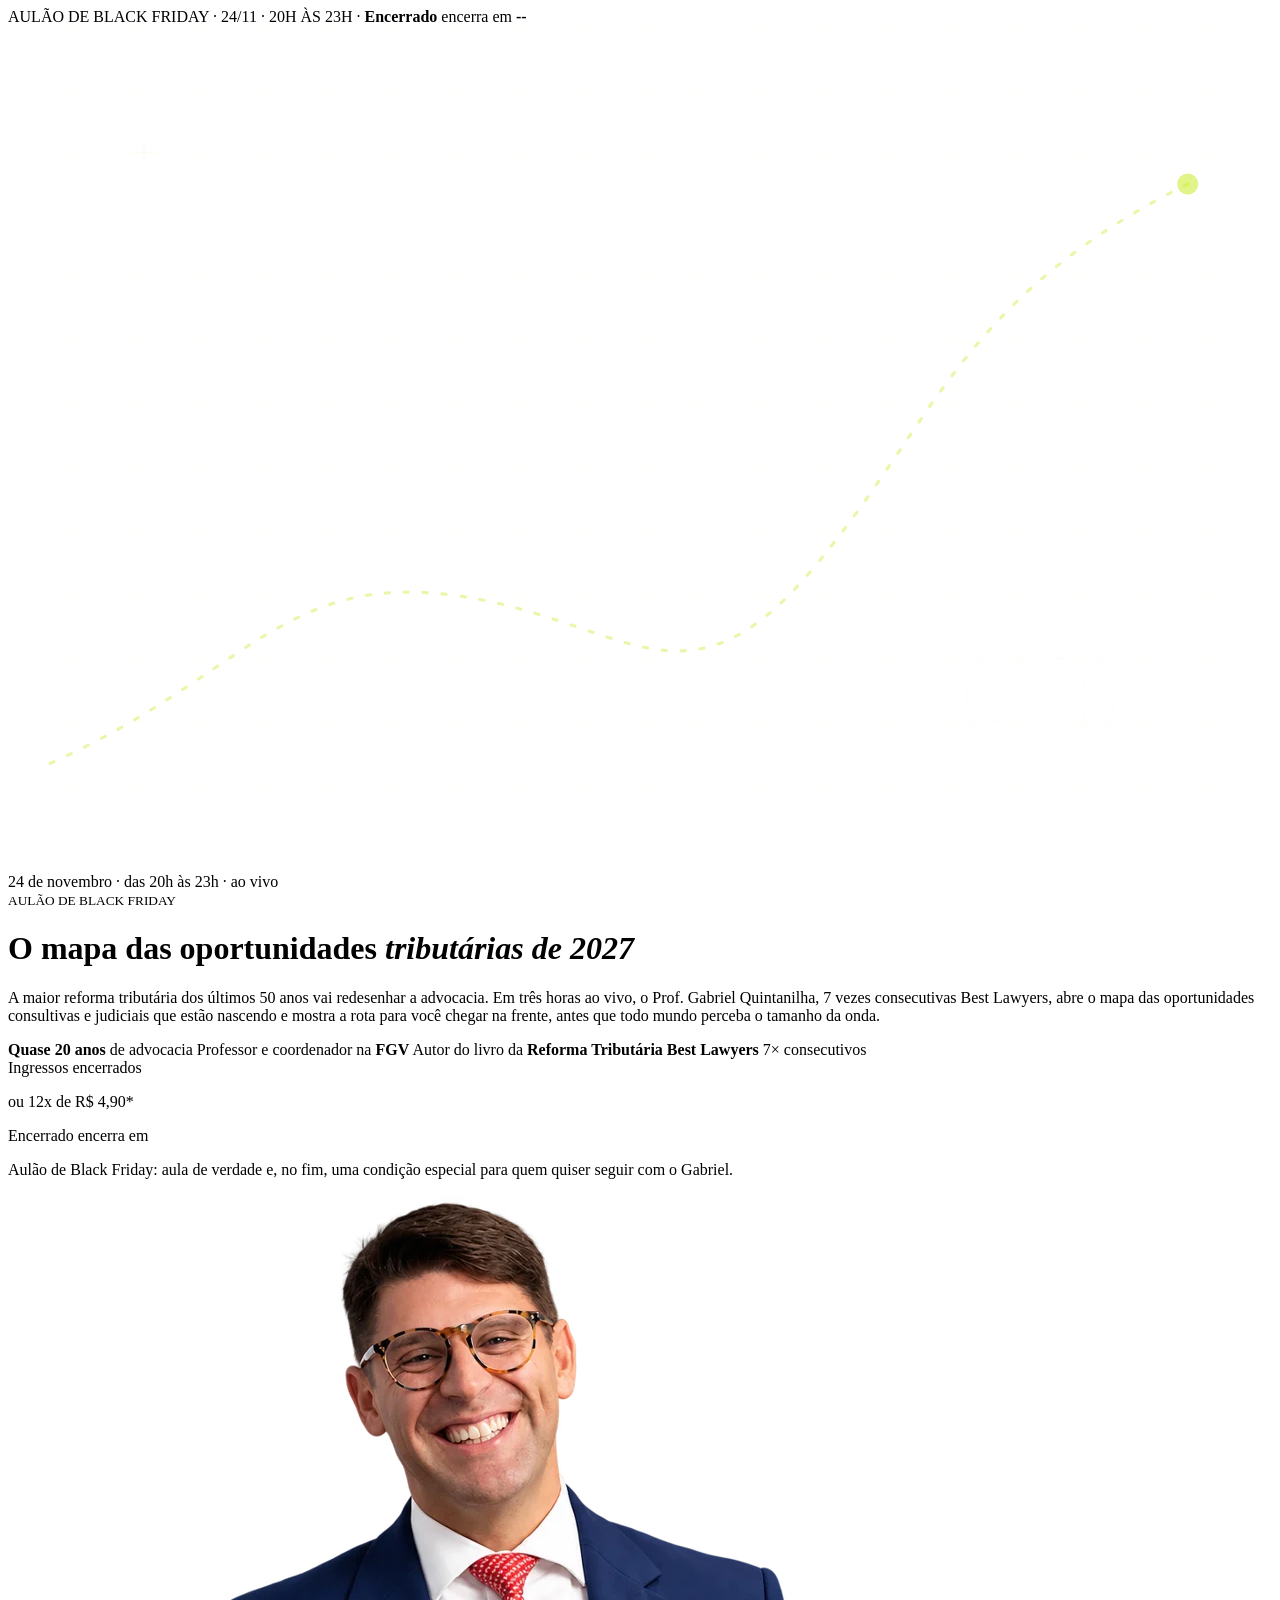
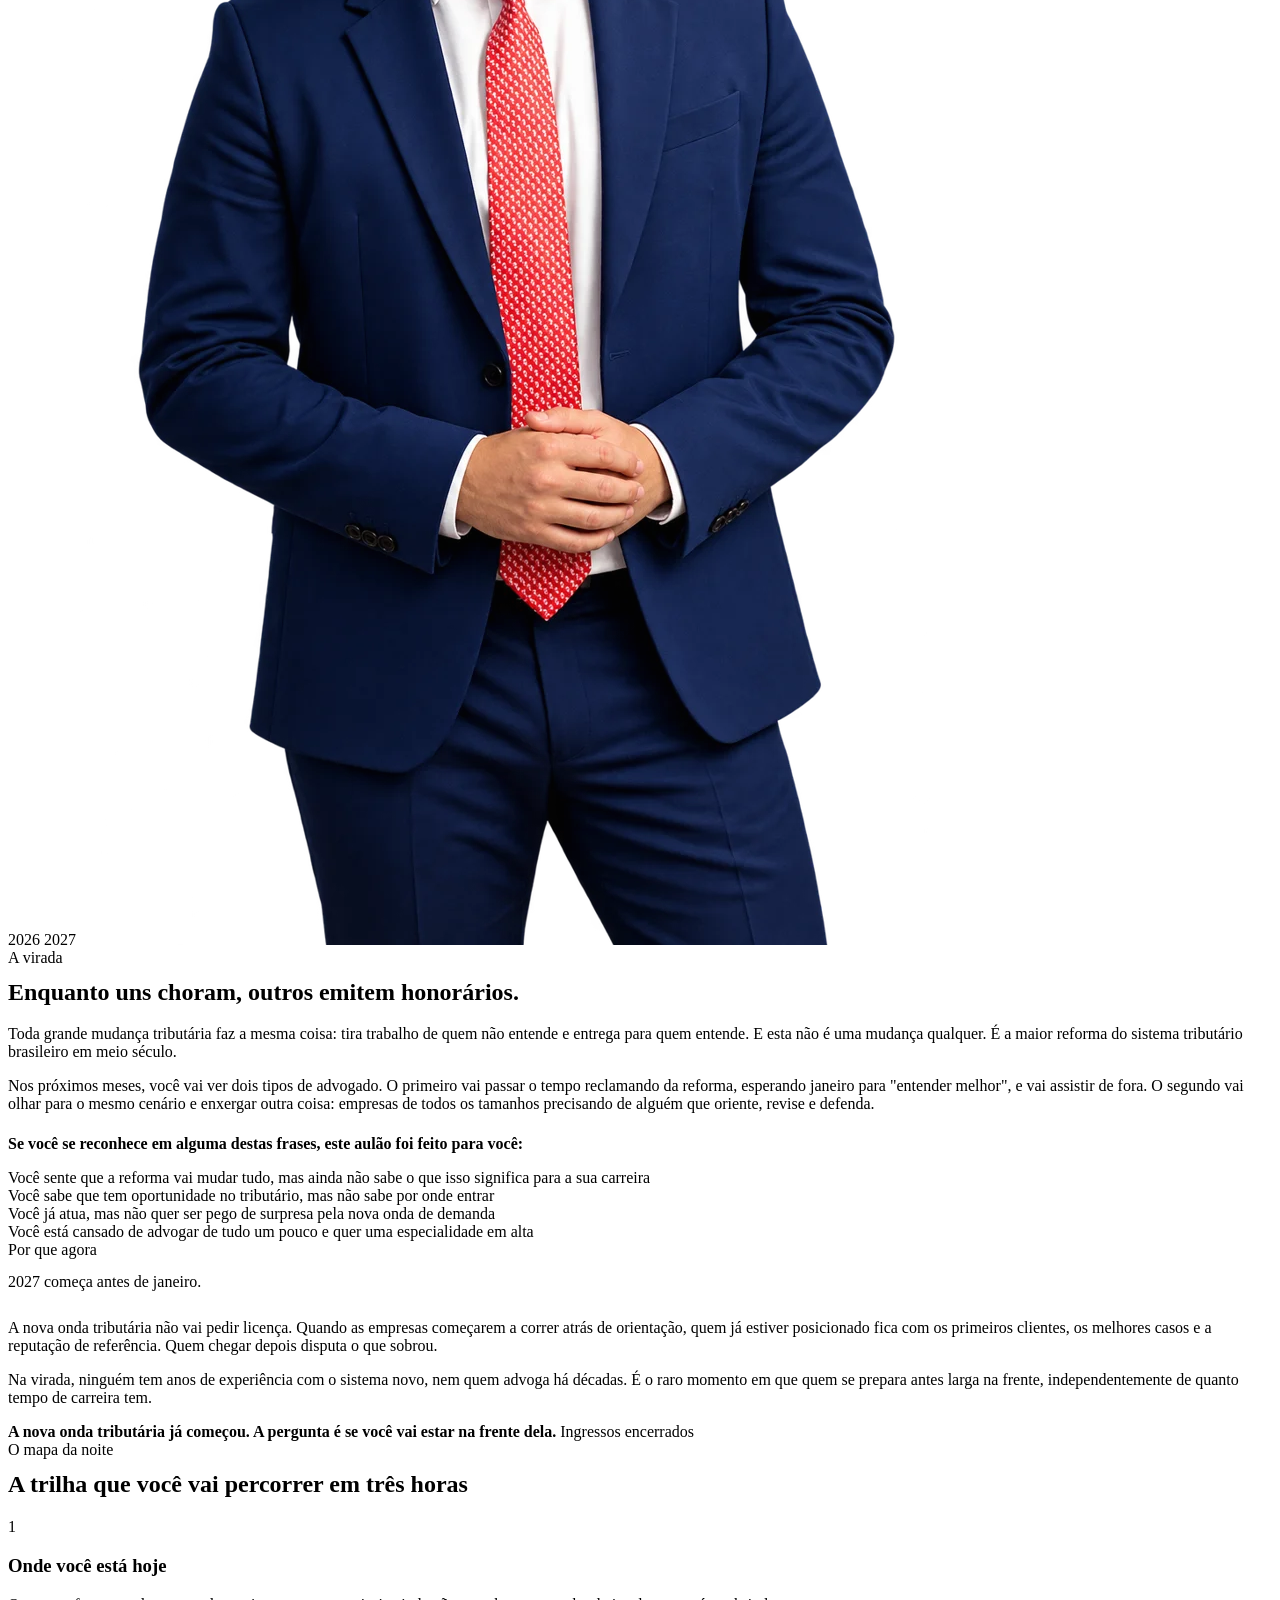
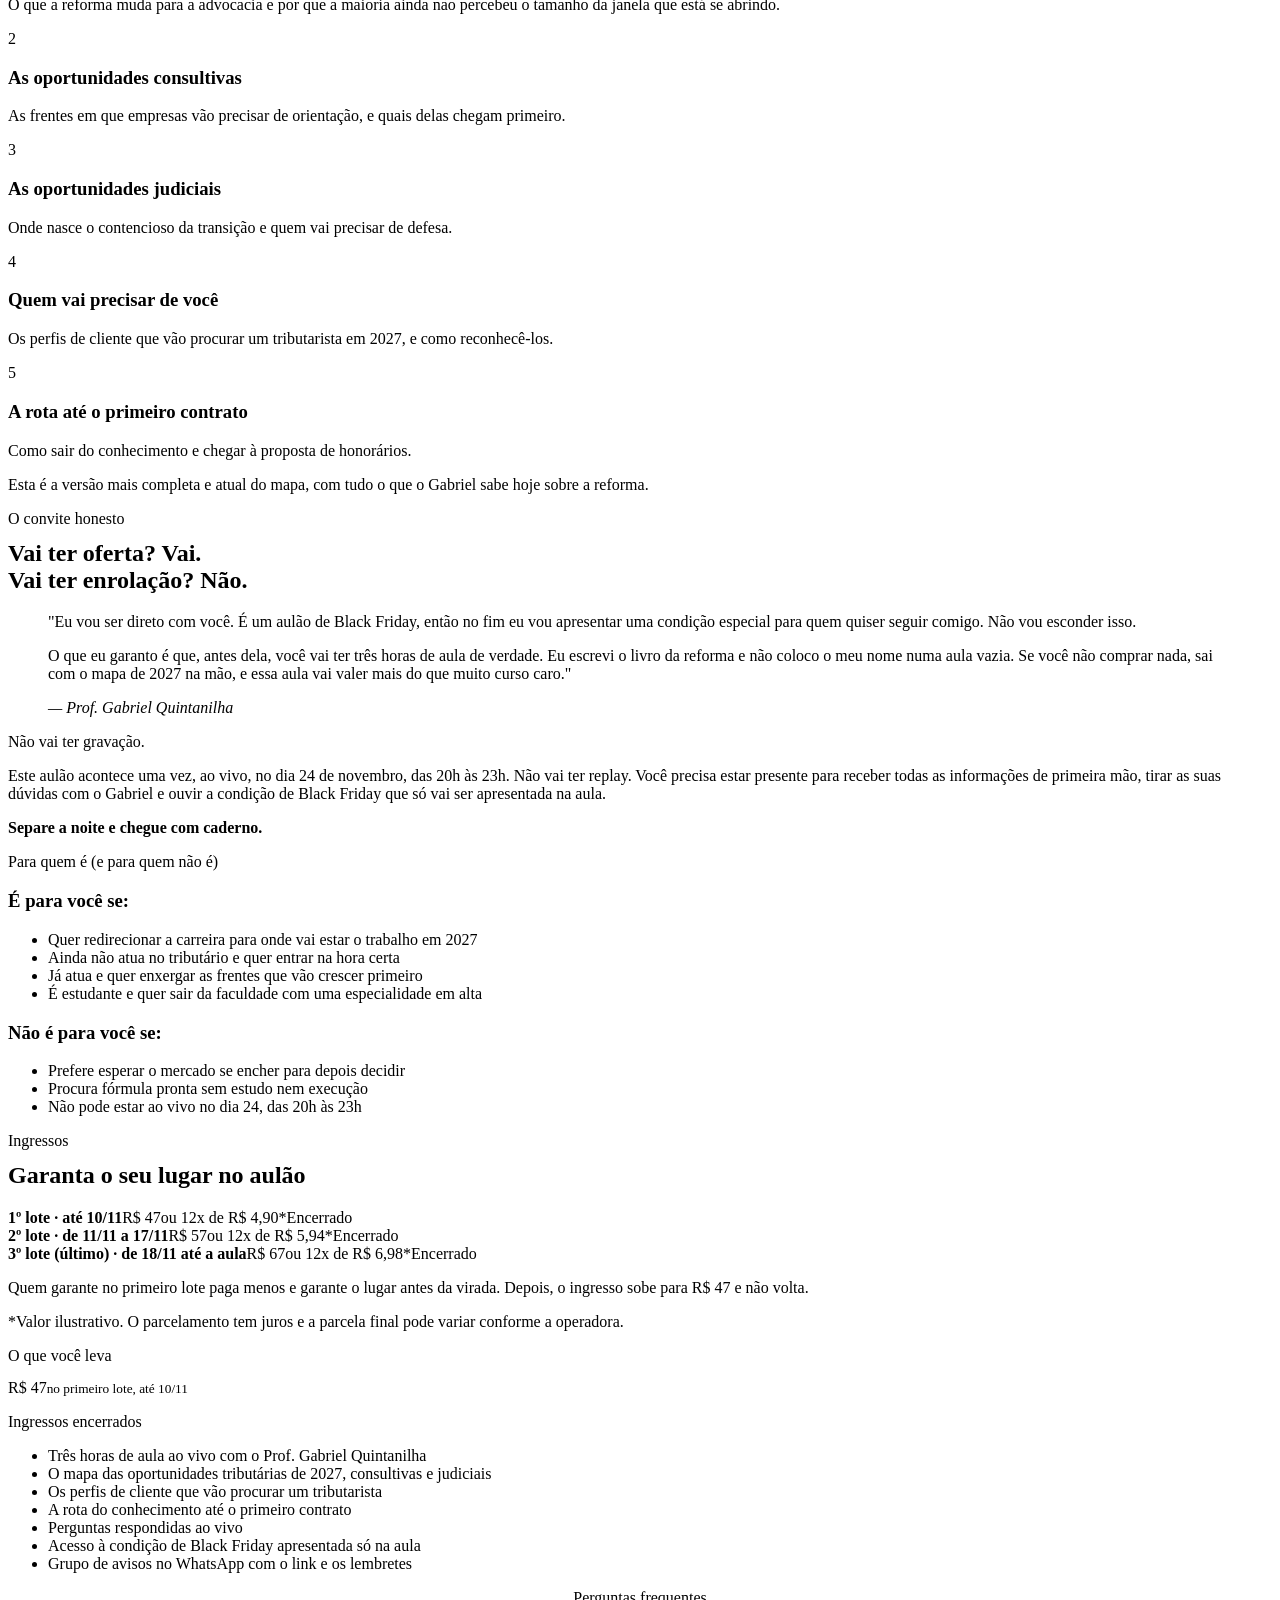
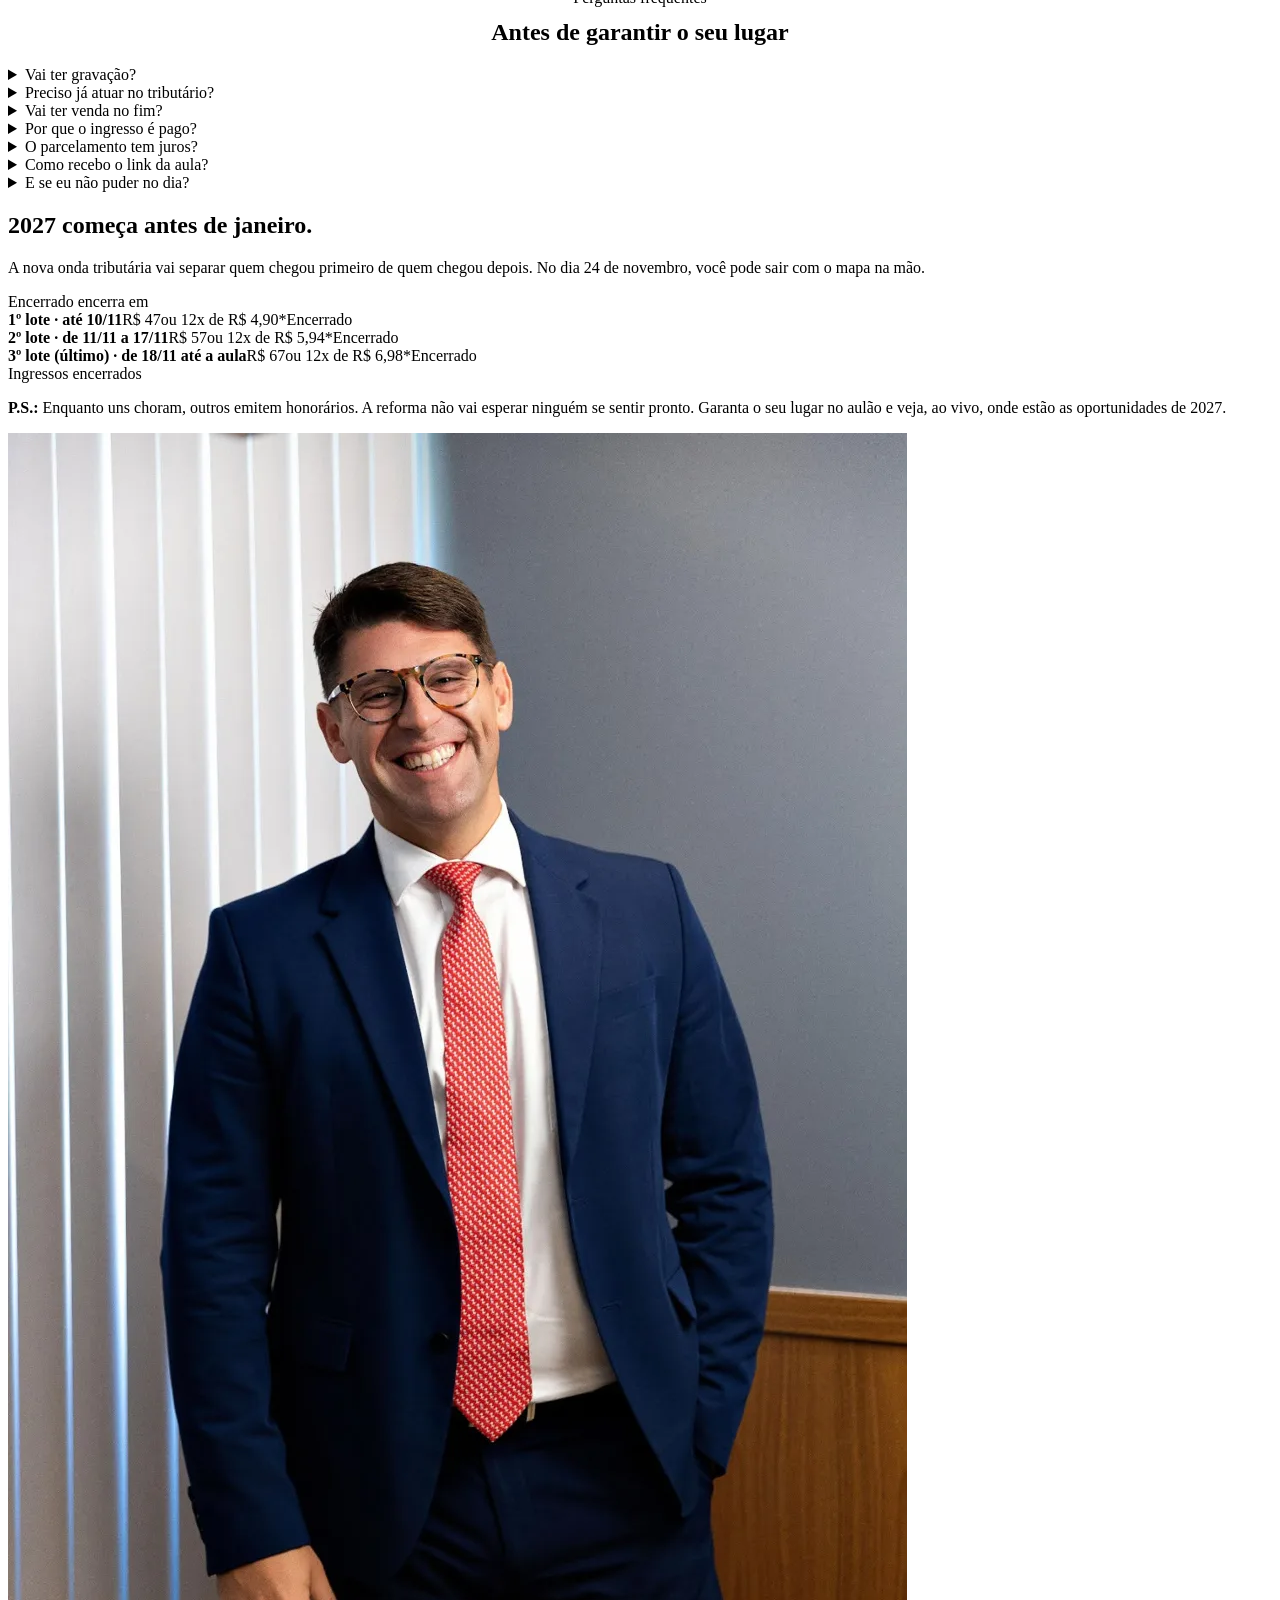
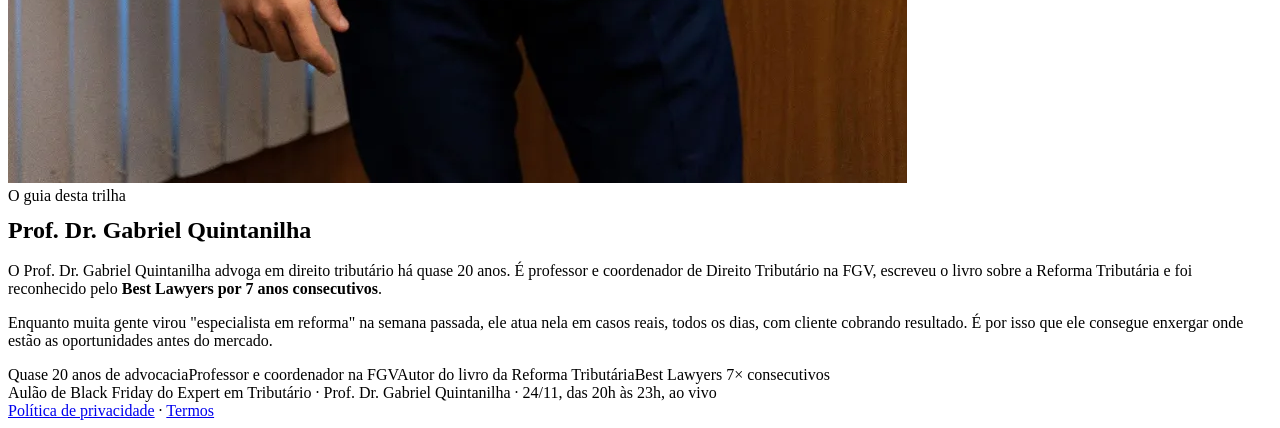
==== index.html @ f2e2e448 "Publica index.html" ====
<!doctype html>
<html lang="pt-BR">
<head>
<meta charset="utf-8">
<meta name="viewport" content="width=device-width, initial-scale=1">
<title>O Mapa das Oportunidades Tributárias de 2027 · Aulão de Black Friday · Prof. Gabriel Quintanilha</title>
<meta name="description" content="Aulão de Black Friday ao vivo com o Prof. Gabriel Quintanilha, 24/11, das 20h às 23h. O mapa das oportunidades consultivas e judiciais da reforma tributária.">
<meta property="og:title" content="O Mapa das Oportunidades Tributárias de 2027 · Aulão de Black Friday">
<meta property="og:description" content="24/11, das 20h às 23h, ao vivo com o Prof. Gabriel Quintanilha. Sem gravação.">
<meta property="og:image" content="assets/gabriel-hero.webp">
<link rel="preconnect" href="https://fonts.googleapis.com">
<link rel="preconnect" href="https://fonts.gstatic.com" crossorigin>
<link rel="stylesheet" href="https://fonts.googleapis.com/css2?family=Quicksand:wght@600;700&family=Nunito:ital,wght@0,400;0,600;0,700;0,800;1,400&family=Unbounded:wght@600;700;800;900&display=swap">
<link rel="stylesheet" href="style.css?v=2">
<!-- Pixel da Meta / Google Tag: inserir aqui quando houver os IDs -->
</head>
<body>

<div class="strip">AULÃO DE BLACK FRIDAY · 24/11 · 20H ÀS 23H · <b data-lote-atual>1º lote R$ 47</b> encerra em <b data-timer-txt>--</b></div>

<!-- 1. HERO -->
<header class="hero">
  <svg class="map" viewBox="0 0 1200 800" preserveAspectRatio="xMidYMid slice" aria-hidden="true">
    <defs><pattern id="g" width="60" height="60" patternUnits="userSpaceOnUse"><path d="M60 0H0V60" fill="none" stroke="#C3E911" stroke-opacity=".06"/></pattern></defs>
    <rect width="1200" height="800" fill="url(#g)"/>
    <path d="M40 700 C220 620 260 520 420 540 S640 660 760 520 S900 260 1120 150" fill="none" stroke="#C3E911" stroke-opacity=".35" stroke-width="3" stroke-dasharray="4 14" stroke-linecap="round"/>
    <circle cx="1120" cy="150" r="10" fill="#C3E911" fill-opacity=".5"/>
    <path d="M120 120 l18 0 M129 111 l0 18" stroke="#F5F1E8" stroke-opacity=".2" stroke-width="2"/>
    <circle cx="980" cy="640" r="70" fill="none" stroke="#F5F1E8" stroke-opacity=".07" stroke-width="2"/>
    <circle cx="980" cy="640" r="44" fill="none" stroke="#F5F1E8" stroke-opacity=".07" stroke-width="2"/>
  </svg>
  <div class="wrap hero-grid">
    <div class="hero-copy">
      <span class="selo"><i></i>24 de novembro · das 20h às 23h · ao vivo</span>
      <div class="logo-ev">
        <small>AULÃO DE BLACK FRIDAY</small>
        <h1>O mapa das oportunidades <em>tributárias de 2027</em></h1>
      </div>
      <p class="lead">A maior reforma tributária dos últimos 50 anos vai redesenhar a advocacia. Em três horas ao vivo, o Prof. Gabriel Quintanilha, 7 vezes consecutivas Best Lawyers, abre o mapa das oportunidades consultivas e judiciais que estão nascendo e mostra a rota para você chegar na frente, antes que todo mundo perceba o tamanho da onda.</p>
      <div class="badges">
        <span><b>Quase 20 anos</b> de advocacia</span>
        <span>Professor e coordenador na <b>FGV</b></span>
        <span>Autor do livro da <b>Reforma Tributária</b></span>
        <span><b>Best Lawyers</b> 7× consecutivos</span>
      </div>
      <a class="btn" data-cta="Garantir meu ingresso" href="#ingressos">Garantir meu ingresso · 1º lote R$ 47</a>
      <p class="cta-note">ou 12x de R$ 4,90*</p>
      <div class="timer"><span><span data-lote-atual>1º lote</span> encerra em</span><div class="t" data-timer></div></div>
      <p class="hero-note">Aulão de Black Friday: aula de verdade e, no fim, uma condição especial para quem quiser seguir com o Gabriel.</p>
    </div>
    <div class="hero-photo">
      <span class="trail-tag a">2026</span>
      <span class="trail-tag b">2027</span>
      <img src="assets/gabriel-hero.webp" alt="Prof. Gabriel Quintanilha" width="850" height="1350" fetchpriority="high">
    </div>
  </div>
</header>

<!-- 2. A VIRADA -->
<section class="virada">
  <div class="wrap split">
    <div>
      <span class="eyebrow">A virada</span>
      <h2 style="margin-top:12px">Enquanto uns choram, outros <span>emitem honorários.</span></h2>
    </div>
    <div>
      <p>Toda grande mudança tributária faz a mesma coisa: tira trabalho de quem não entende e entrega para quem entende. E esta não é uma mudança qualquer. É a maior reforma do sistema tributário brasileiro em meio século.</p>
      <p>Nos próximos meses, você vai ver dois tipos de advogado. O primeiro vai passar o tempo reclamando da reforma, esperando janeiro para "entender melhor", e vai assistir de fora. O segundo vai olhar para o mesmo cenário e enxergar outra coisa: empresas de todos os tamanhos precisando de alguém que oriente, revise e defenda.</p>
      <p style="margin-top:22px;font-weight:800">Se você se reconhece em alguma destas frases, este aulão foi feito para você:</p>
      <div class="pains">
        <div class="pain">Você sente que a reforma vai mudar tudo, mas ainda não sabe o que isso significa para a sua carreira</div>
        <div class="pain">Você sabe que tem oportunidade no tributário, mas não sabe por onde entrar</div>
        <div class="pain">Você já atua, mas não quer ser pego de surpresa pela nova onda de demanda</div>
        <div class="pain">Você está cansado de advogar de tudo um pouco e quer uma especialidade em alta</div>
      </div>
    </div>
  </div>
</section>

<!-- 3. POR QUE AGORA -->
<section class="agora">
  <div class="wrap">
    <span class="eyebrow" style="color:var(--lima)">Por que agora</span>
    <p class="big" style="margin:14px 0 28px">2027 começa antes de janeiro.</p>
    <div class="split">
      <p>A nova onda tributária não vai pedir licença. Quando as empresas começarem a correr atrás de orientação, quem já estiver posicionado fica com os primeiros clientes, os melhores casos e a reputação de referência. Quem chegar depois disputa o que sobrou.</p>
      <p>Na virada, ninguém tem anos de experiência com o sistema novo, nem quem advoga há décadas. É o raro momento em que quem se prepara antes larga na frente, independentemente de quanto tempo de carreira tem.</p>
    </div>
    <div class="quote-band">
      <strong>A nova onda tributária já começou. A pergunta é se você vai estar na frente dela.</strong>
      <a class="btn" data-cta="Garantir meu ingresso" href="#ingressos">Garantir meu ingresso</a>
    </div>
  </div>
</section>

<!-- 4. O MAPA DA NOITE -->
<section class="mapa">
  <div class="wrap">
    <div class="head">
      <span class="eyebrow">O mapa da noite</span>
      <h2 style="margin-top:12px">A trilha que você vai percorrer em três horas</h2>
    </div>
    <div class="trilha">
      <div class="marco"><span class="n">1</span><div class="c"><h3>Onde você está hoje</h3><p>O que a reforma muda para a advocacia e por que a maioria ainda não percebeu o tamanho da janela que está se abrindo.</p></div></div>
      <div class="marco"><span class="n">2</span><div class="c"><h3>As oportunidades consultivas</h3><p>As frentes em que empresas vão precisar de orientação, e quais delas chegam primeiro.</p></div></div>
      <div class="marco"><span class="n">3</span><div class="c"><h3>As oportunidades judiciais</h3><p>Onde nasce o contencioso da transição e quem vai precisar de defesa.</p></div></div>
      <div class="marco"><span class="n">4</span><div class="c"><h3>Quem vai precisar de você</h3><p>Os perfis de cliente que vão procurar um tributarista em 2027, e como reconhecê-los.</p></div></div>
      <div class="marco fim"><span class="n">5</span><div class="c"><h3>A rota até o primeiro contrato</h3><p>Como sair do conhecimento e chegar à proposta de honorários.</p></div></div>
    </div>
    <p class="rodape">Esta é a versão mais completa e atual do mapa, com tudo o que o Gabriel sabe hoje sobre a reforma.</p>
  </div>
</section>

<!-- 5. CONVITE HONESTO -->
<section class="convite">
  <div class="wrap">
    <span class="eyebrow" style="color:var(--lima)">O convite honesto</span>
    <h2 style="margin-top:12px">Vai ter oferta? <span>Vai.</span><br>Vai ter enrolação? <span>Não.</span></h2>
    <blockquote class="carta">
      <p>"Eu vou ser direto com você. É um aulão de Black Friday, então no fim eu vou apresentar uma condição especial para quem quiser seguir comigo. Não vou esconder isso.</p>
      <p>O que eu garanto é que, antes dela, você vai ter três horas de aula de verdade. Eu escrevi o livro da reforma e não coloco o meu nome numa aula vazia. Se você não comprar nada, sai com o mapa de 2027 na mão, e essa aula vai valer mais do que muito curso caro."</p>
      <cite>— Prof. Gabriel Quintanilha</cite>
    </blockquote>
  </div>
</section>

<!-- 6. SÓ AO VIVO -->
<section class="aovivo">
  <div class="wrap row">
    <p class="rec"><i></i>Não vai ter gravação.</p>
    <div>
      <p>Este aulão acontece uma vez, ao vivo, no dia 24 de novembro, das 20h às 23h. Não vai ter replay. Você precisa estar presente para receber todas as informações de primeira mão, tirar as suas dúvidas com o Gabriel e ouvir a condição de Black Friday que só vai ser apresentada na aula.</p>
      <p style="font-weight:800">Separe a noite e chegue com caderno.</p>
    </div>
  </div>
</section>

<!-- 7. PARA QUEM É -->
<section class="quem">
  <div class="wrap">
    <span class="eyebrow">Para quem é (e para quem não é)</span>
    <div class="cols">
      <div class="box sim">
        <h3>É para você se:</h3>
        <ul>
          <li>Quer redirecionar a carreira para onde vai estar o trabalho em 2027</li>
          <li>Ainda não atua no tributário e quer entrar na hora certa</li>
          <li>Já atua e quer enxergar as frentes que vão crescer primeiro</li>
          <li>É estudante e quer sair da faculdade com uma especialidade em alta</li>
        </ul>
      </div>
      <div class="box nao">
        <h3>Não é para você se:</h3>
        <ul>
          <li>Prefere esperar o mercado se encher para depois decidir</li>
          <li>Procura fórmula pronta sem estudo nem execução</li>
          <li>Não pode estar ao vivo no dia 24, das 20h às 23h</li>
        </ul>
      </div>
    </div>
  </div>
</section>

<!-- 8. INGRESSOS -->
<section class="ingressos" id="ingressos">
  <div class="wrap">
    <div class="head">
      <span class="eyebrow" style="color:var(--lima)">Ingressos</span>
      <h2 style="margin-top:12px">Garanta o seu lugar no aulão</h2>
    </div>
    <div class="lotes" data-lotes></div>
    <p class="lotes-note">Quem garante no primeiro lote paga menos e garante o lugar antes da virada. <span data-proximo></span></p>
    <p class="disclaimer">*Valor ilustrativo. O parcelamento tem juros e a parcela final pode variar conforme a operadora.</p>
  </div>
</section>

<!-- 9. O QUE VOCÊ LEVA -->
<section class="leva">
  <div class="wrap leva-grid">
    <div>
      <span class="eyebrow">O que você leva</span>
      <p class="preco" style="margin-top:14px">R$ 47<small>no primeiro lote, até 10/11</small></p>
      <a class="btn" style="margin-top:28px" data-cta="" href="#ingressos">Garantir meu ingresso</a>
    </div>
    <ul>
      <li>Três horas de aula ao vivo com o Prof. Gabriel Quintanilha</li>
      <li>O mapa das oportunidades tributárias de 2027, consultivas e judiciais</li>
      <li>Os perfis de cliente que vão procurar um tributarista</li>
      <li>A rota do conhecimento até o primeiro contrato</li>
      <li>Perguntas respondidas ao vivo</li>
      <li>Acesso à condição de Black Friday apresentada só na aula</li>
      <li>Grupo de avisos no WhatsApp com o link e os lembretes</li>
    </ul>
  </div>
</section>

<!-- 10. FAQ -->
<section class="faq">
  <div class="wrap">
    <div style="text-align:center"><span class="eyebrow">Perguntas frequentes</span><h2 style="margin-top:12px">Antes de garantir o seu lugar</h2></div>
    <div class="faq-list">
      <details><summary>Vai ter gravação?</summary><p>Não. O aulão é ao vivo, e é ao vivo que você recebe as informações de primeira mão e a condição de Black Friday.</p></details>
      <details><summary>Preciso já atuar no tributário?</summary><p>Não. A reforma muda o jogo para todo mundo, e o mapa serve tanto para quem quer entrar quanto para quem já atua.</p></details>
      <details><summary>Vai ter venda no fim?</summary><p>Vai, para quem quiser. É um aulão de Black Friday, e o conteúdo vale por si.</p></details>
      <details><summary>Por que o ingresso é pago?</summary><p>Porque quem paga aparece e presta atenção. O aulão foi pensado para quem vai aplicar.</p></details>
      <details><summary>O parcelamento tem juros?</summary><p>Sim. O valor exato da parcela aparece no checkout.</p></details>
      <details><summary>Como recebo o link da aula?</summary><p>Depois da compra, você entra no grupo de avisos no WhatsApp, e o link chega lá no dia.</p></details>
      <details><summary>E se eu não puder no dia?</summary><p>Este aulão não terá replay. Garanta o ingresso só se puder estar ao vivo no dia 24, das 20h às 23h.</p></details>
    </div>
  </div>
</section>

<!-- 11. FECHAMENTO -->
<section class="fecha">
  <div class="wrap">
    <h2>2027 começa <span>antes de janeiro.</span></h2>
    <p style="margin-top:18px">A nova onda tributária vai separar quem chegou primeiro de quem chegou depois. No dia 24 de novembro, você pode sair com o mapa na mão.</p>
    <div class="timer" style="justify-content:center"><span><span data-lote-atual>1º lote</span> encerra em</span><div class="t" data-timer></div></div>
    <div class="lotes" data-lotes></div>
    <a class="btn" data-cta="Garantir meu ingresso" href="#ingressos">Garantir meu ingresso</a>
    <p class="ps"><b>P.S.:</b> Enquanto uns choram, outros emitem honorários. A reforma não vai esperar ninguém se sentir pronto. Garanta o seu lugar no aulão e veja, ao vivo, onde estão as oportunidades de 2027.</p>
  </div>
</section>

<!-- 12. BIO -->
<section class="bio">
  <div class="wrap bio-grid">
    <div class="bio-photo"><img src="assets/gabriel-professor.webp" alt="Prof. Dr. Gabriel Quintanilha" loading="lazy" width="899" height="1350"></div>
    <div>
      <span class="eyebrow">O guia desta trilha</span>
      <h2 style="margin:12px 0 18px">Prof. Dr. Gabriel Quintanilha</h2>
      <p>O Prof. Dr. Gabriel Quintanilha advoga em direito tributário há quase 20 anos. É professor e coordenador de Direito Tributário na FGV, escreveu o livro sobre a Reforma Tributária e foi reconhecido pelo <b>Best Lawyers por 7 anos consecutivos</b>.</p>
      <p>Enquanto muita gente virou "especialista em reforma" na semana passada, ele atua nela em casos reais, todos os dias, com cliente cobrando resultado. É por isso que ele consegue enxergar onde estão as oportunidades antes do mercado.</p>
      <div class="badges">
        <span>Quase 20 anos de advocacia</span><span>Professor e coordenador na FGV</span><span>Autor do livro da Reforma Tributária</span><span>Best Lawyers 7× consecutivos</span>
      </div>
    </div>
  </div>
</section>

<footer>
  <div class="wrap">Aulão de Black Friday do Expert em Tributário · Prof. Dr. Gabriel Quintanilha · 24/11, das 20h às 23h, ao vivo<br><a href="#">Política de privacidade</a> · <a href="#">Termos</a></div>
</footer>

<script src="config.js?v=2"></script>
<script src="app.js?v=2"></script>
</body>
</html>
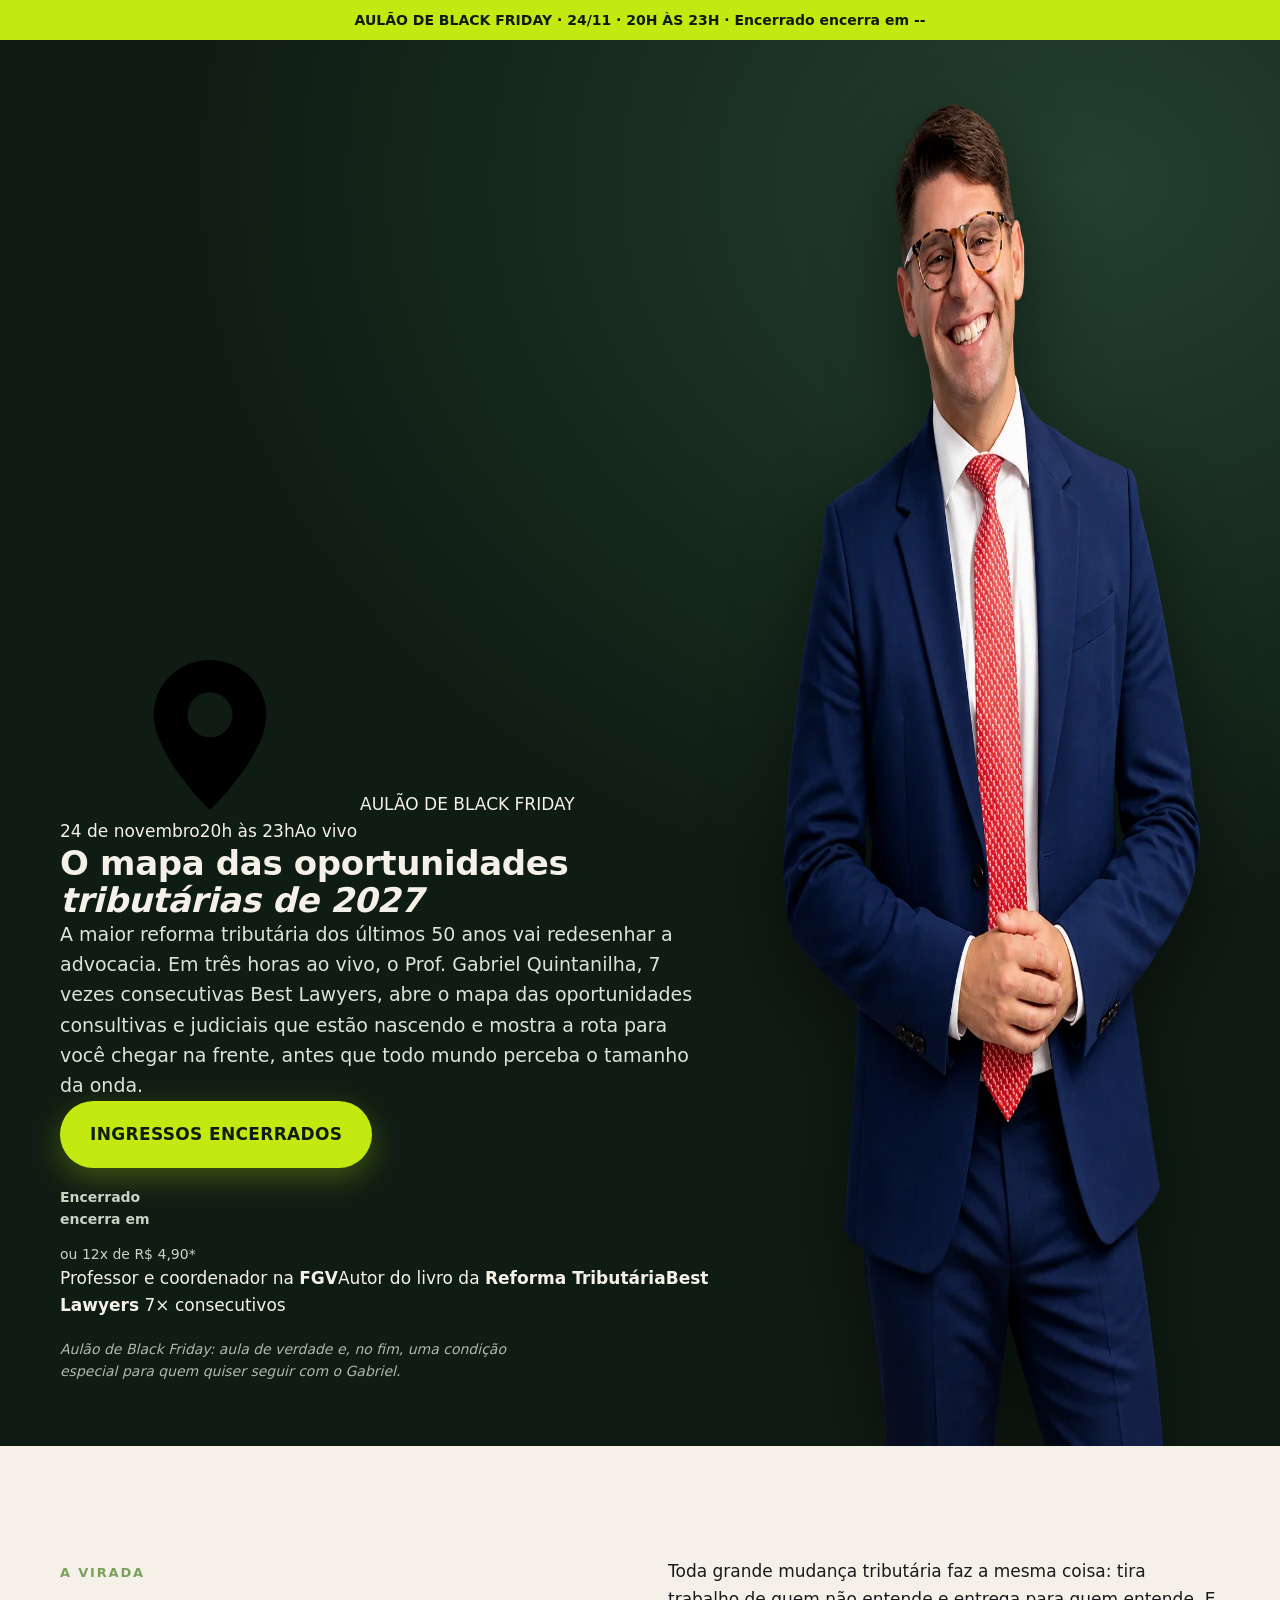
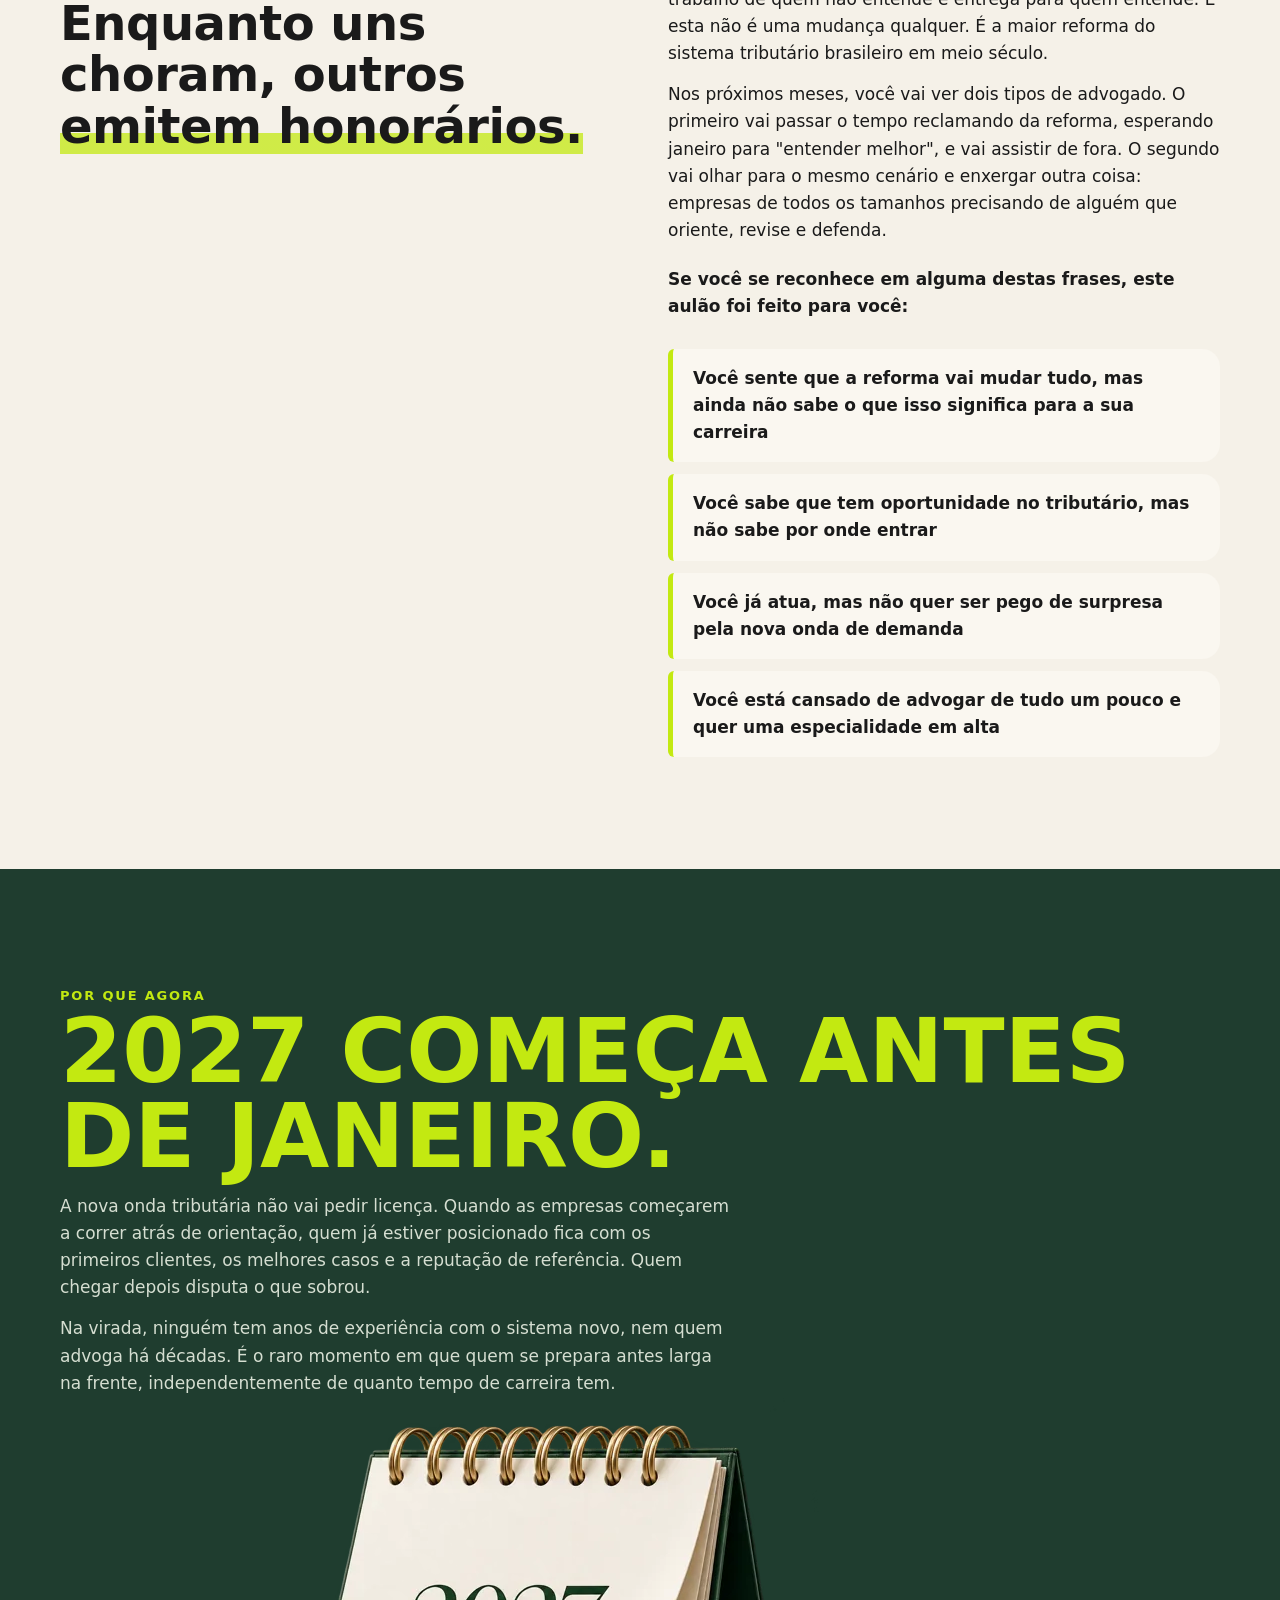
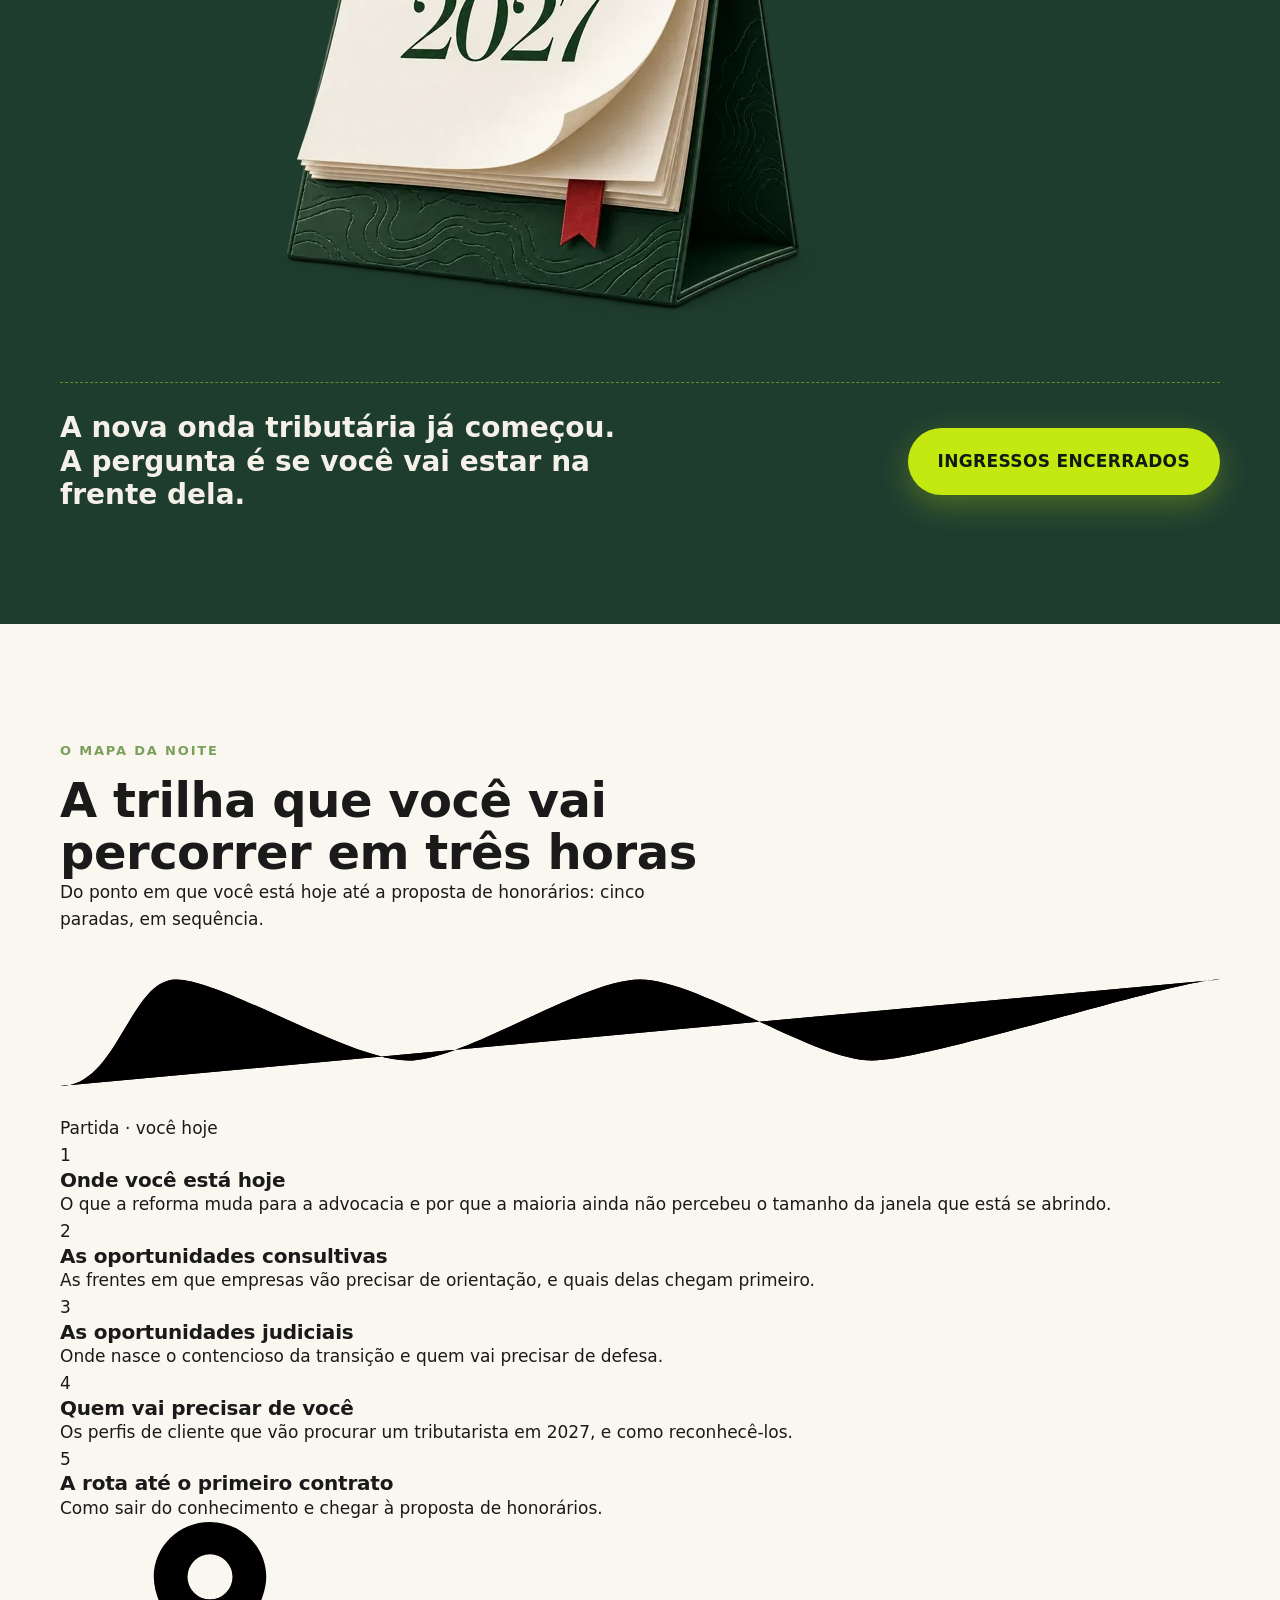
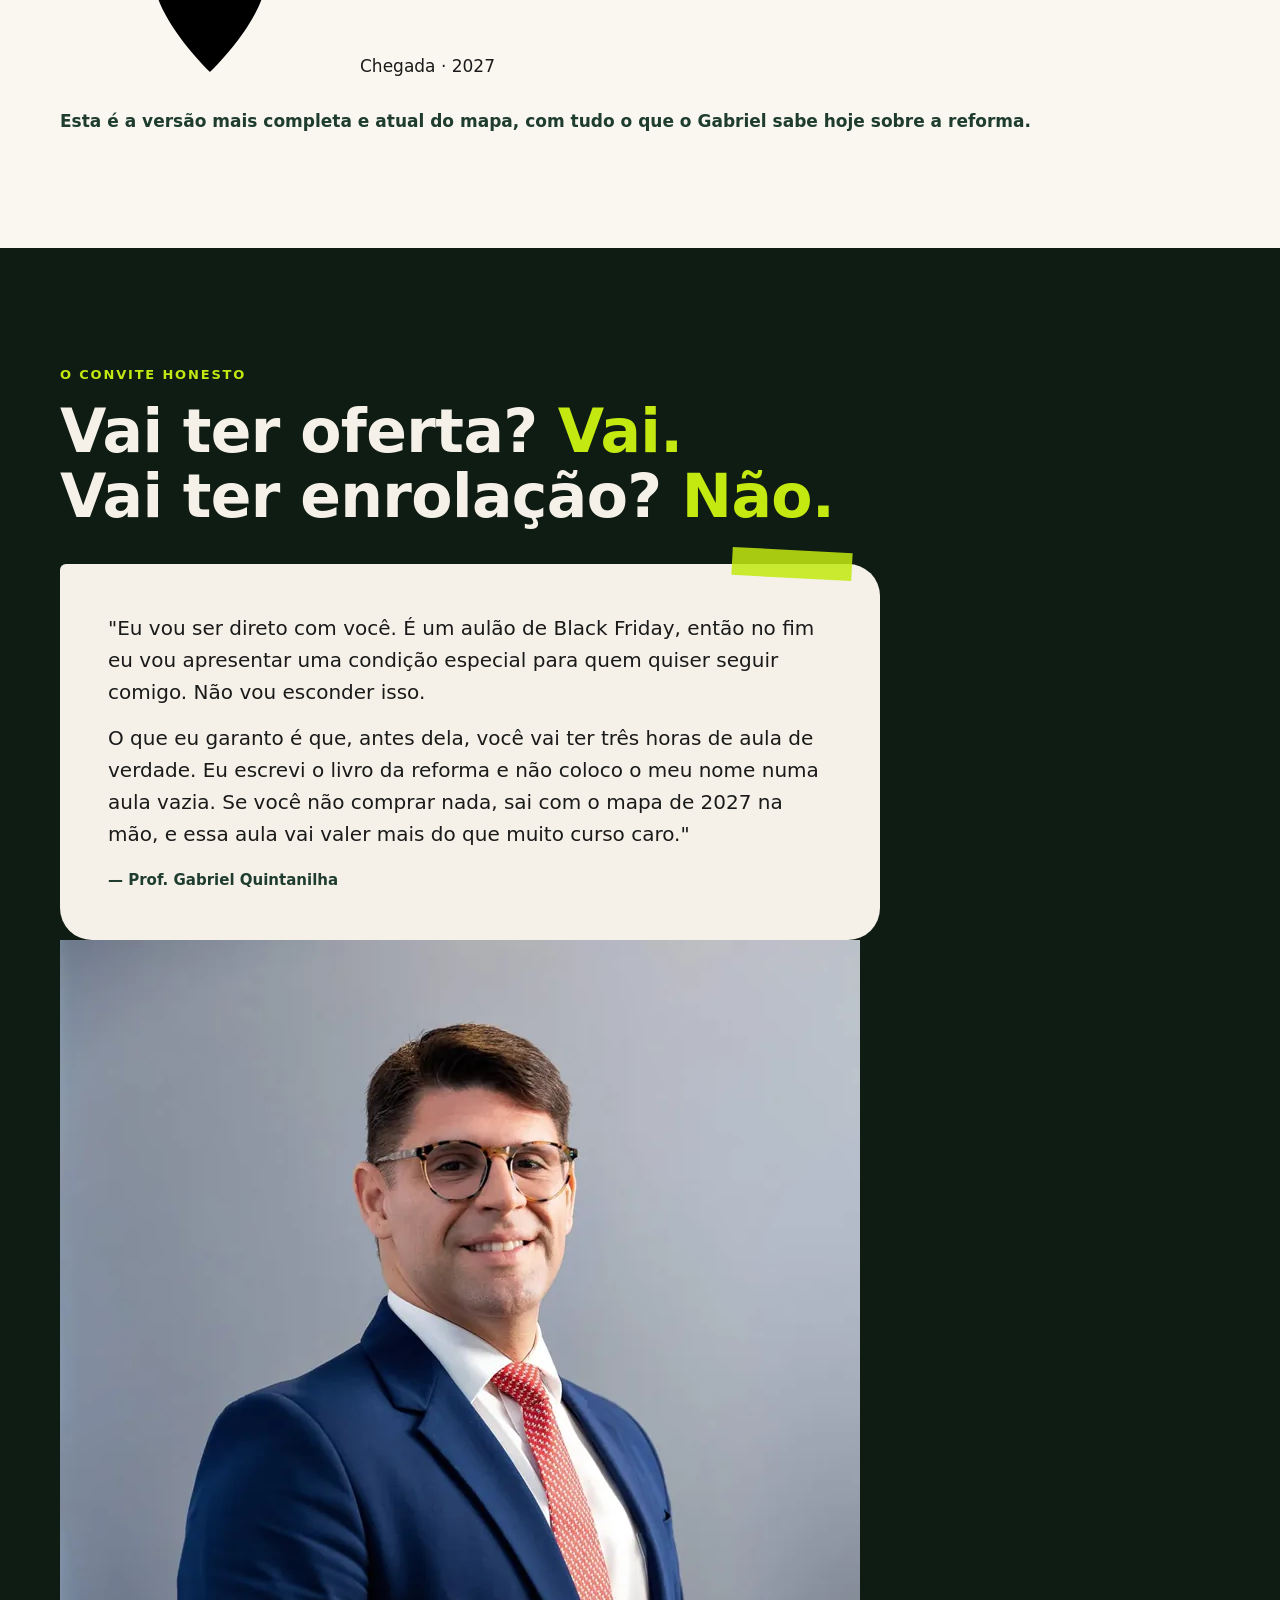
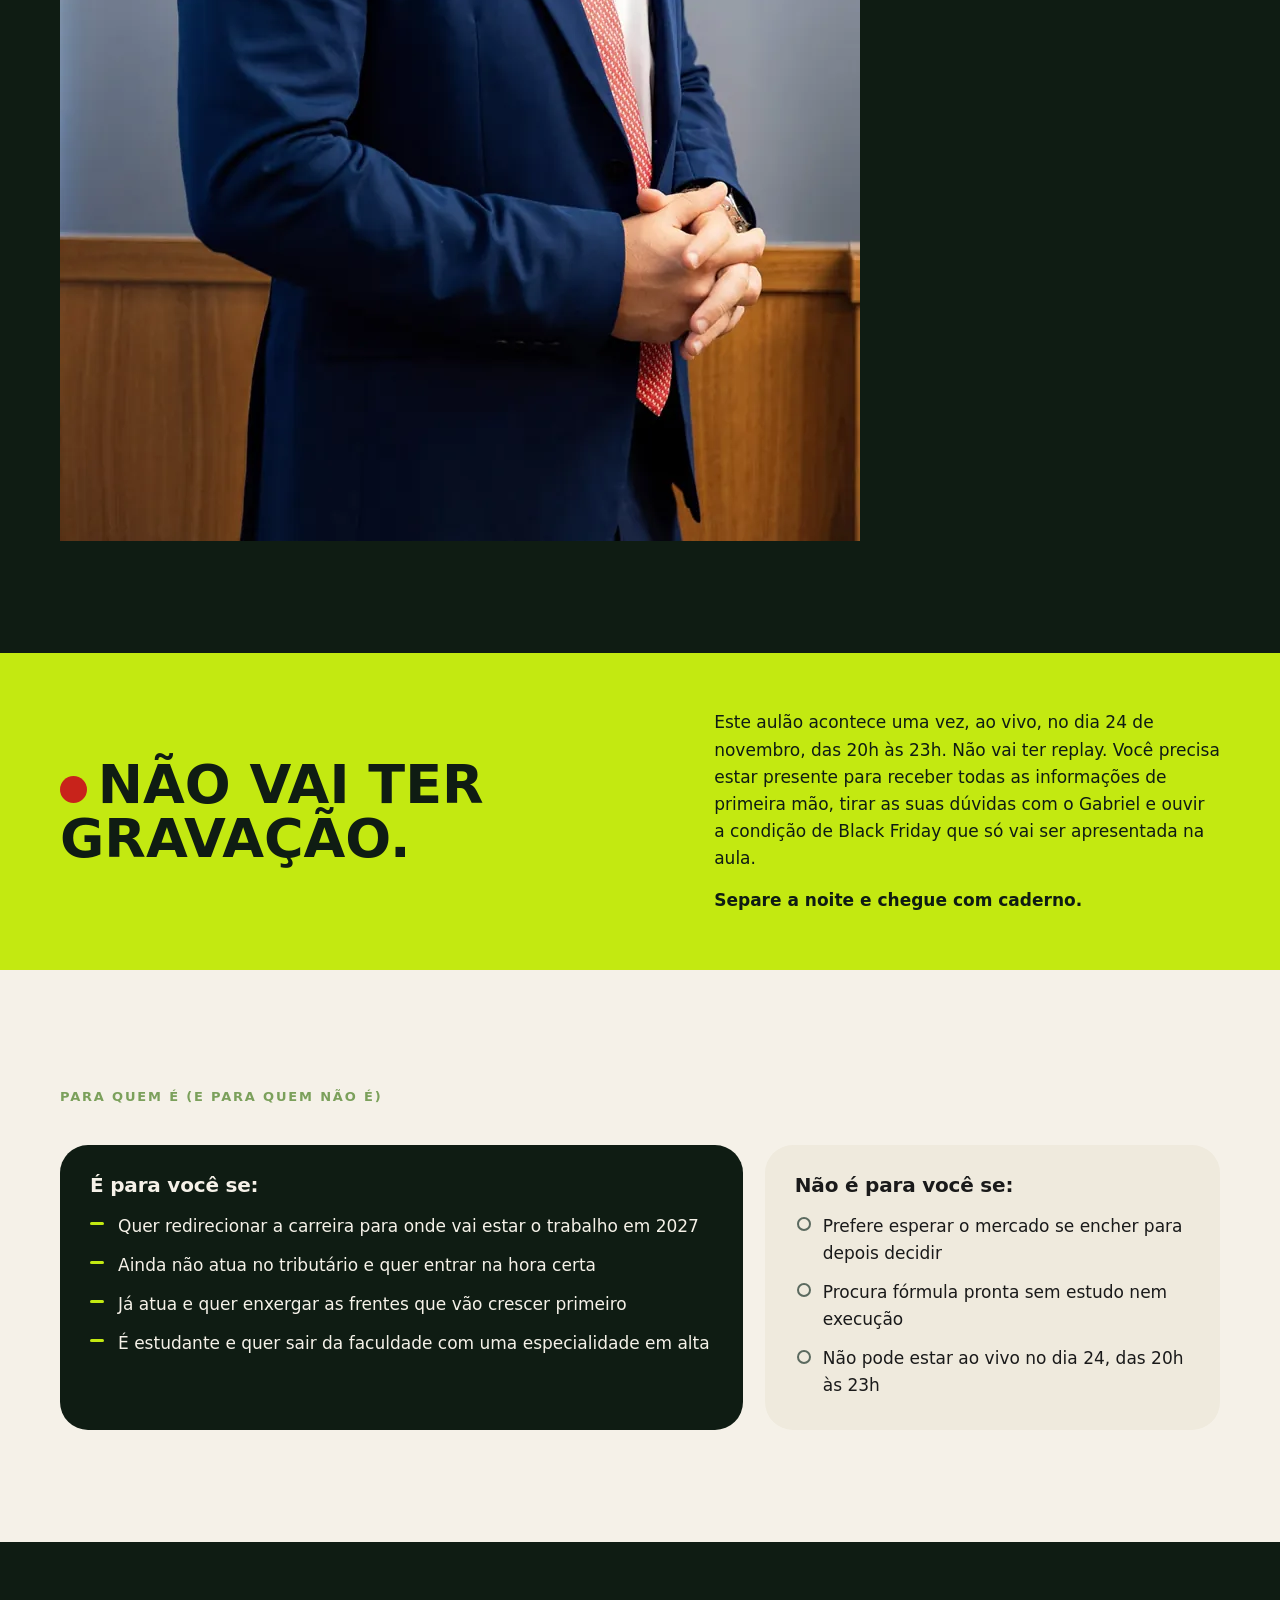
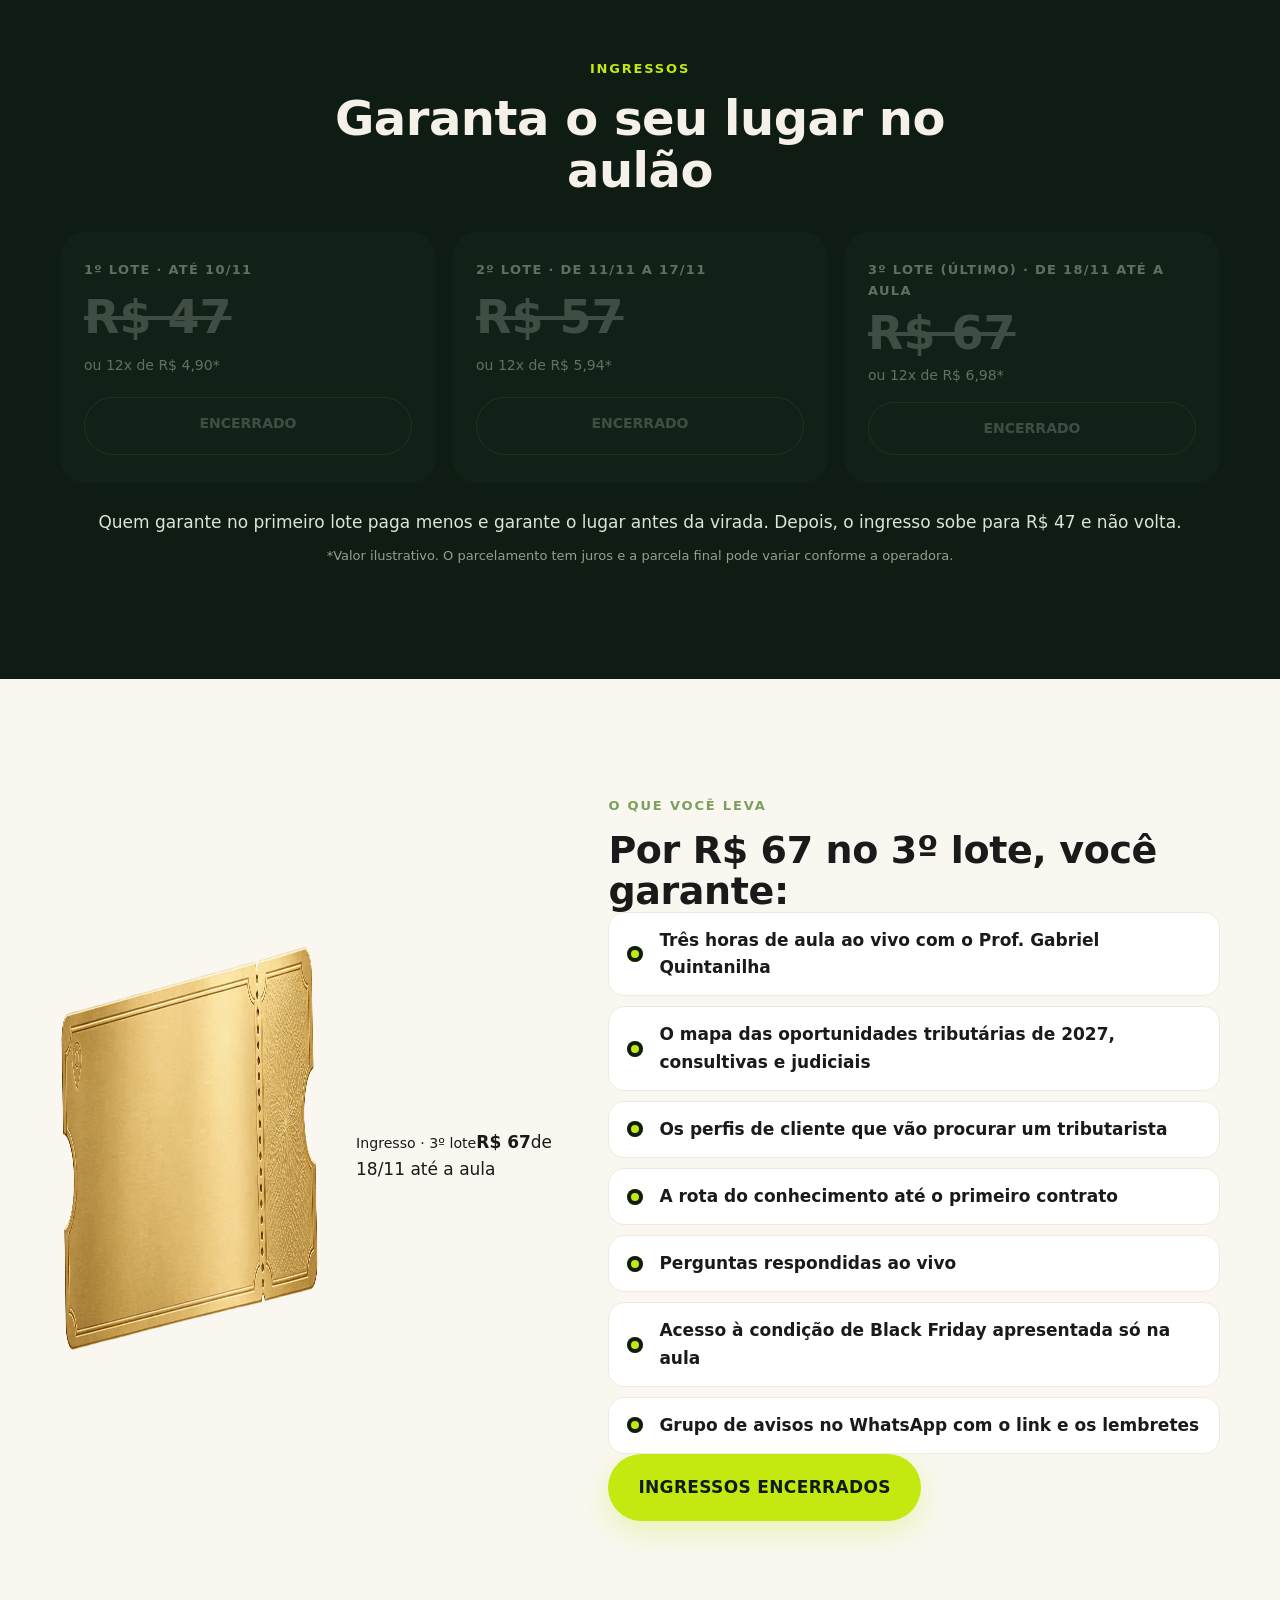
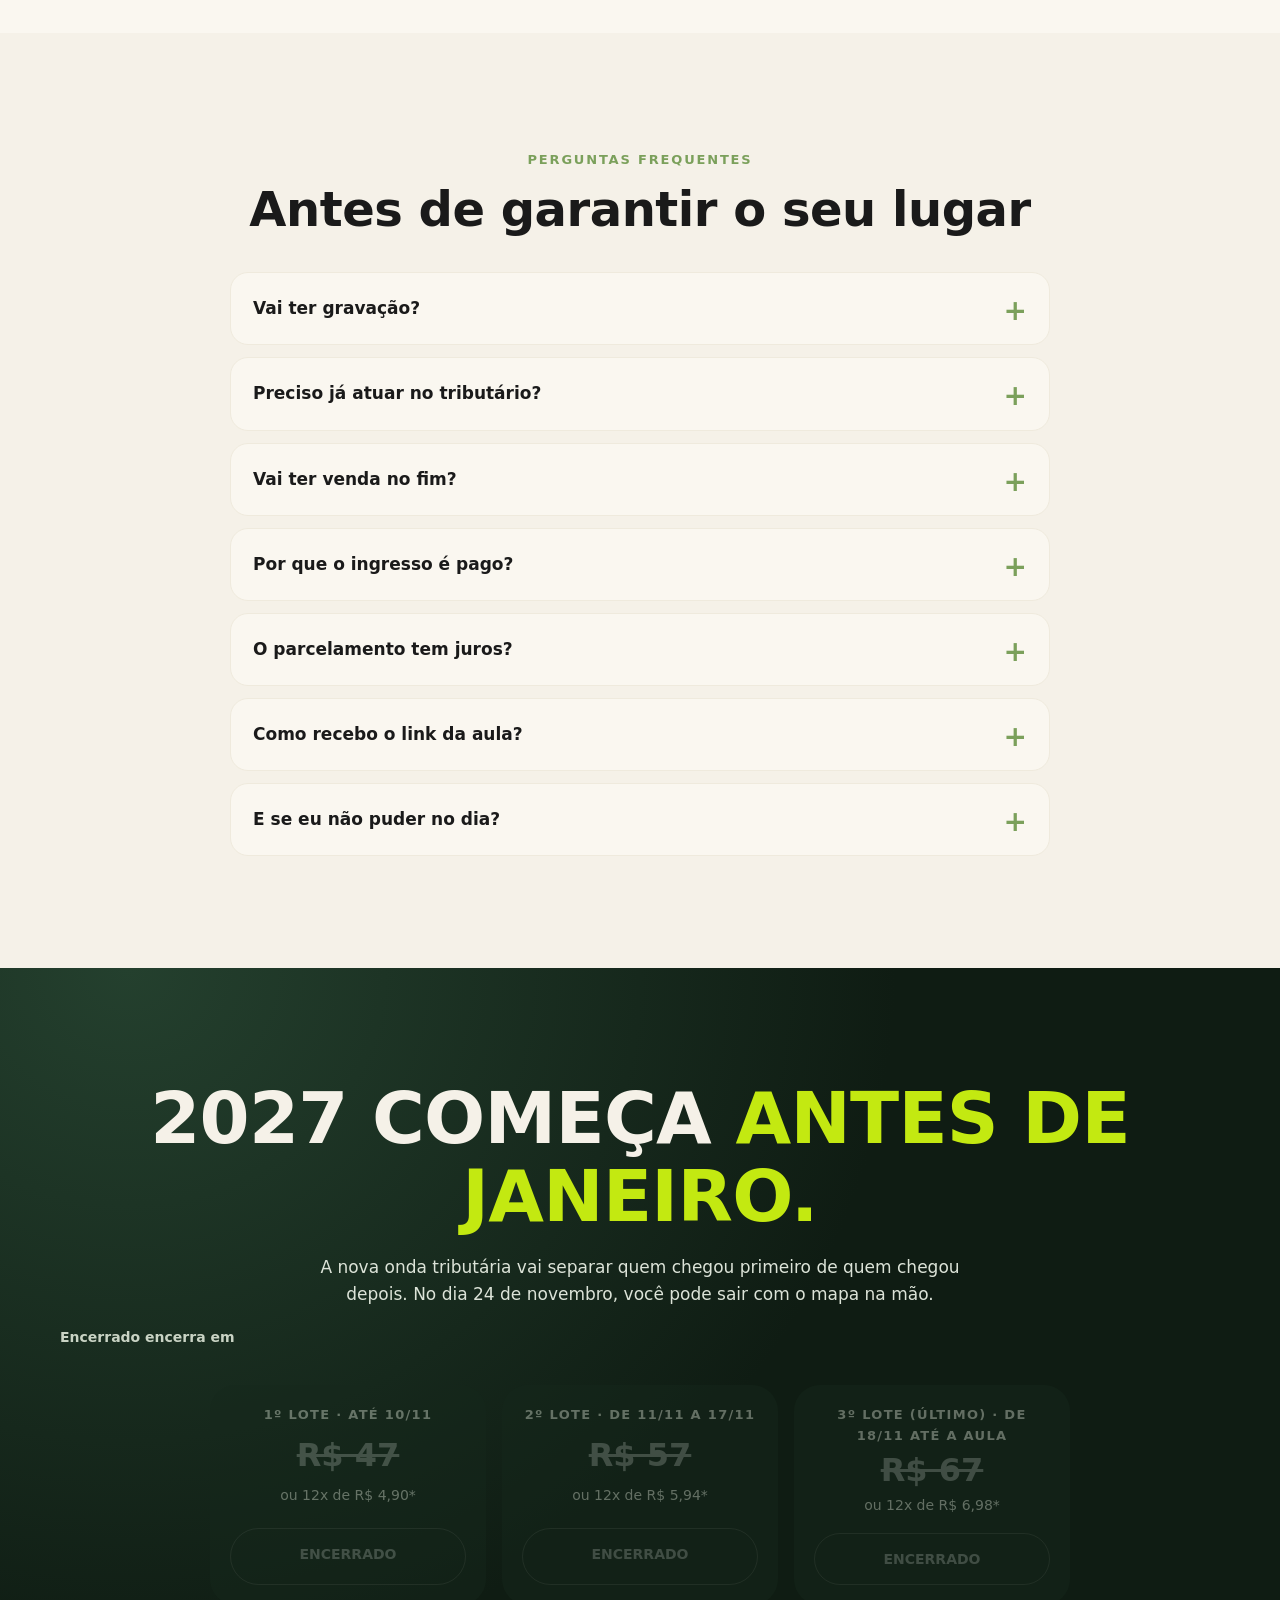
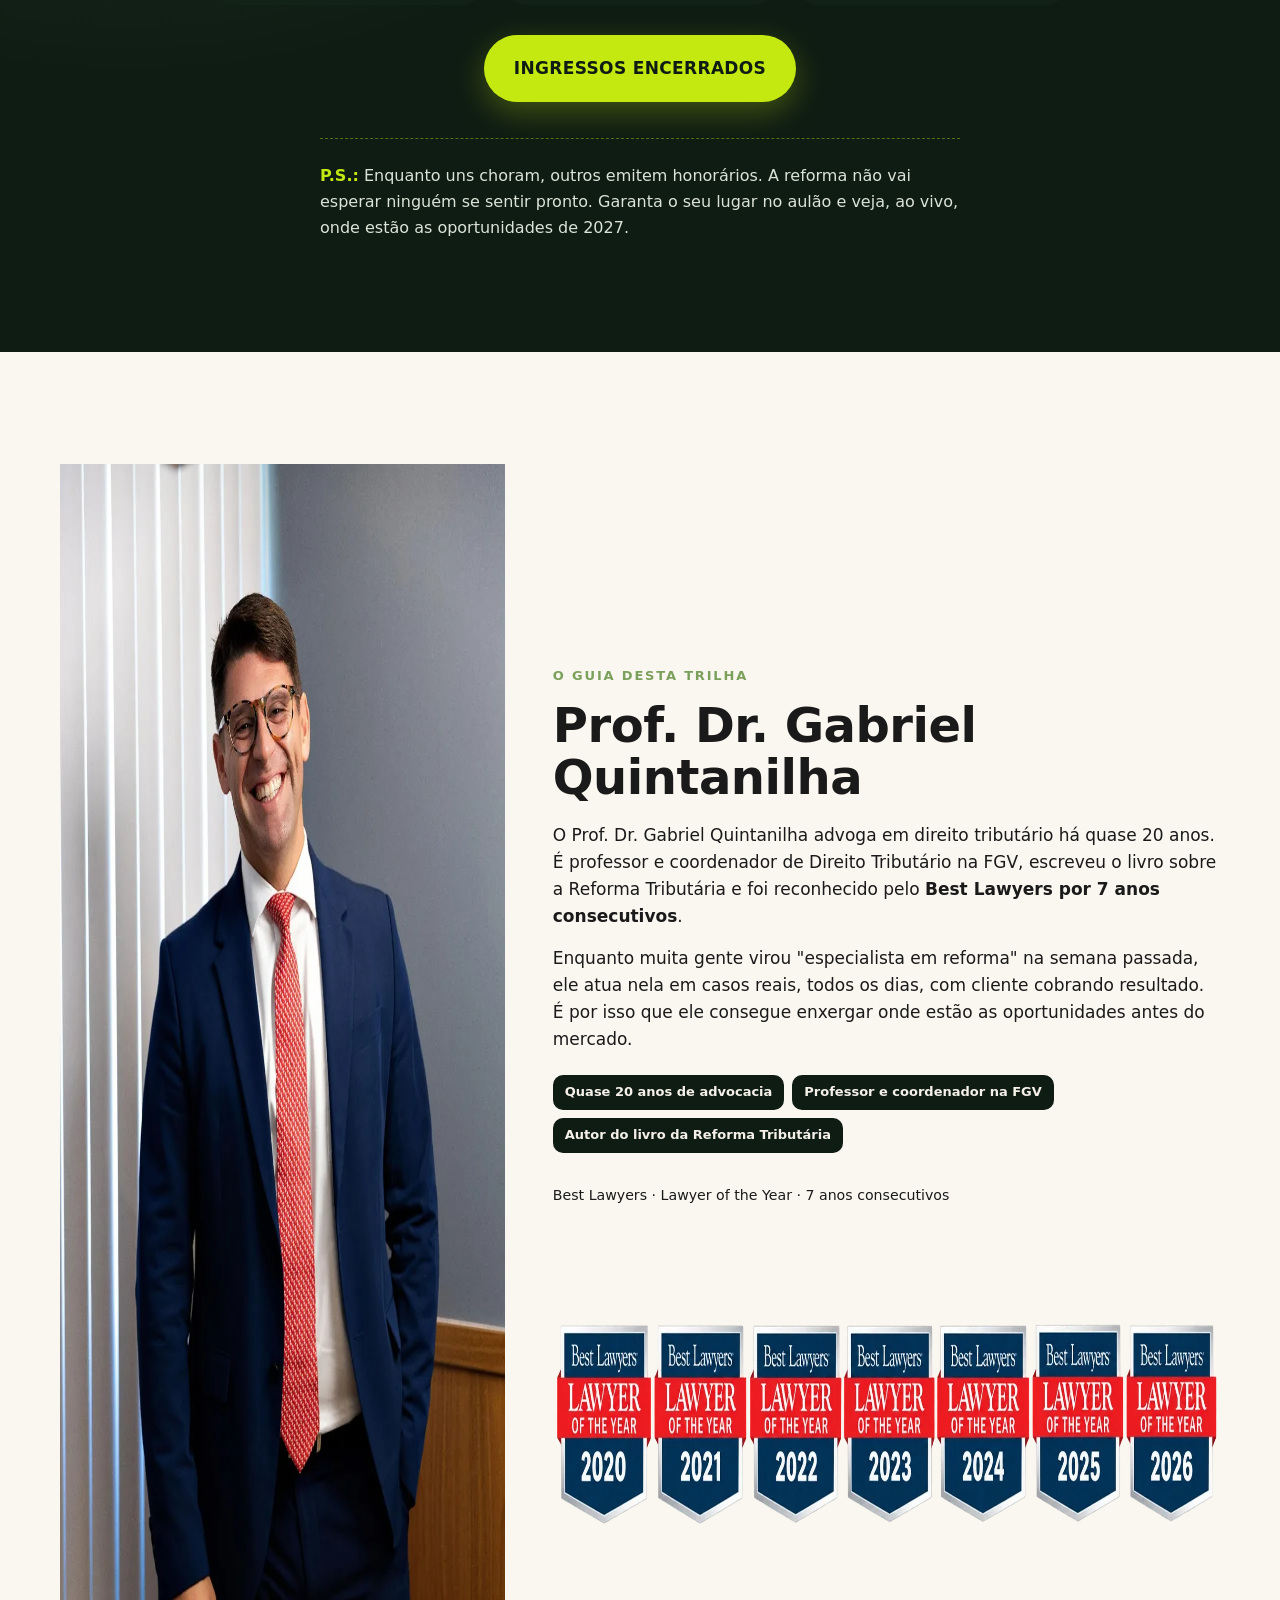
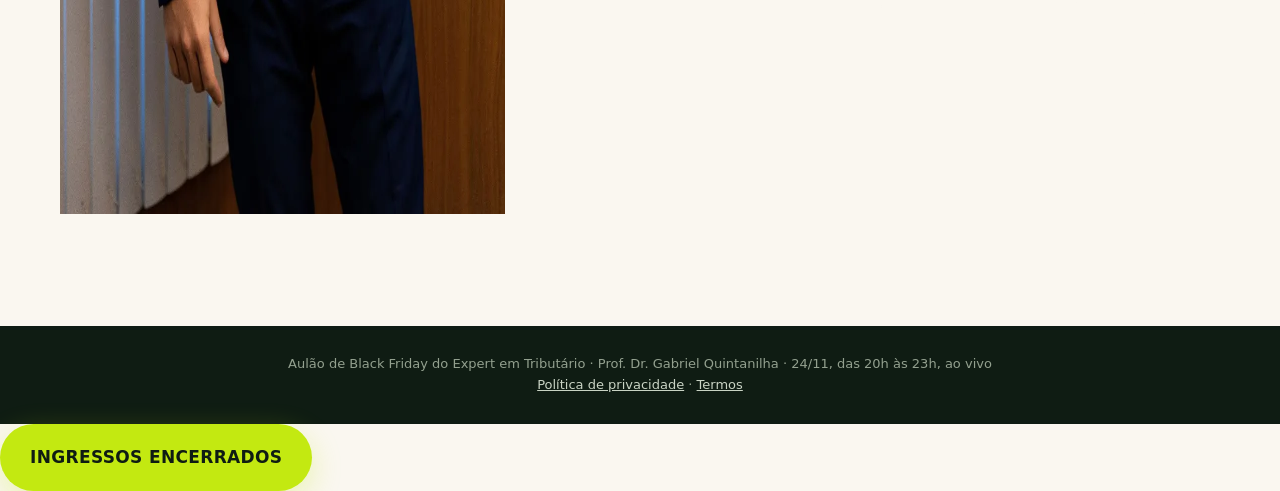
==== commit ae038196: "Publica index.html" ====
--- a/index.html
+++ b/index.html
@@ -1,248 +1,253 @@
-<!doctype html>
-<html lang="pt-BR">
-<head>
-<meta charset="utf-8">
-<meta name="viewport" content="width=device-width, initial-scale=1">
-<title>O Mapa das Oportunidades Tributárias de 2027 · Aulão de Black Friday · Prof. Gabriel Quintanilha</title>
-<meta name="description" content="Aulão de Black Friday ao vivo com o Prof. Gabriel Quintanilha, 24/11, das 20h às 23h. O mapa das oportunidades consultivas e judiciais da reforma tributária.">
-<meta property="og:title" content="O Mapa das Oportunidades Tributárias de 2027 · Aulão de Black Friday">
-<meta property="og:description" content="24/11, das 20h às 23h, ao vivo com o Prof. Gabriel Quintanilha. Sem gravação.">
-<meta property="og:image" content="assets/gabriel-hero.webp">
-<link rel="preconnect" href="https://fonts.googleapis.com">
-<link rel="preconnect" href="https://fonts.gstatic.com" crossorigin>
-<link rel="stylesheet" href="https://fonts.googleapis.com/css2?family=Quicksand:wght@600;700&family=Nunito:ital,wght@0,400;0,600;0,700;0,800;1,400&family=Unbounded:wght@600;700;800;900&display=swap">
-<link rel="stylesheet" href="style.css?v=2">
-<!-- Pixel da Meta / Google Tag: inserir aqui quando houver os IDs -->
-</head>
-<body>
-
-<div class="strip">AULÃO DE BLACK FRIDAY · 24/11 · 20H ÀS 23H · <b data-lote-atual>1º lote R$ 47</b> encerra em <b data-timer-txt>--</b></div>
-
-<!-- 1. HERO -->
-<header class="hero">
-  <svg class="map" viewBox="0 0 1200 800" preserveAspectRatio="xMidYMid slice" aria-hidden="true">
-    <defs><pattern id="g" width="60" height="60" patternUnits="userSpaceOnUse"><path d="M60 0H0V60" fill="none" stroke="#C3E911" stroke-opacity=".06"/></pattern></defs>
-    <rect width="1200" height="800" fill="url(#g)"/>
-    <path d="M40 700 C220 620 260 520 420 540 S640 660 760 520 S900 260 1120 150" fill="none" stroke="#C3E911" stroke-opacity=".35" stroke-width="3" stroke-dasharray="4 14" stroke-linecap="round"/>
-    <circle cx="1120" cy="150" r="10" fill="#C3E911" fill-opacity=".5"/>
-    <path d="M120 120 l18 0 M129 111 l0 18" stroke="#F5F1E8" stroke-opacity=".2" stroke-width="2"/>
-    <circle cx="980" cy="640" r="70" fill="none" stroke="#F5F1E8" stroke-opacity=".07" stroke-width="2"/>
-    <circle cx="980" cy="640" r="44" fill="none" stroke="#F5F1E8" stroke-opacity=".07" stroke-width="2"/>
-  </svg>
-  <div class="wrap hero-grid">
-    <div class="hero-copy">
-      <span class="selo"><i></i>24 de novembro · das 20h às 23h · ao vivo</span>
-      <div class="logo-ev">
-        <small>AULÃO DE BLACK FRIDAY</small>
-        <h1>O mapa das oportunidades <em>tributárias de 2027</em></h1>
-      </div>
-      <p class="lead">A maior reforma tributária dos últimos 50 anos vai redesenhar a advocacia. Em três horas ao vivo, o Prof. Gabriel Quintanilha, 7 vezes consecutivas Best Lawyers, abre o mapa das oportunidades consultivas e judiciais que estão nascendo e mostra a rota para você chegar na frente, antes que todo mundo perceba o tamanho da onda.</p>
-      <div class="badges">
-        <span><b>Quase 20 anos</b> de advocacia</span>
-        <span>Professor e coordenador na <b>FGV</b></span>
-        <span>Autor do livro da <b>Reforma Tributária</b></span>
-        <span><b>Best Lawyers</b> 7× consecutivos</span>
-      </div>
-      <a class="btn" data-cta="Garantir meu ingresso" href="#ingressos">Garantir meu ingresso · 1º lote R$ 47</a>
-      <p class="cta-note">ou 12x de R$ 4,90*</p>
-      <div class="timer"><span><span data-lote-atual>1º lote</span> encerra em</span><div class="t" data-timer></div></div>
-      <p class="hero-note">Aulão de Black Friday: aula de verdade e, no fim, uma condição especial para quem quiser seguir com o Gabriel.</p>
-    </div>
-    <div class="hero-photo">
-      <span class="trail-tag a">2026</span>
-      <span class="trail-tag b">2027</span>
-      <img src="assets/gabriel-hero.webp" alt="Prof. Gabriel Quintanilha" width="850" height="1350" fetchpriority="high">
-    </div>
-  </div>
-</header>
-
-<!-- 2. A VIRADA -->
-<section class="virada">
-  <div class="wrap split">
-    <div>
-      <span class="eyebrow">A virada</span>
-      <h2 style="margin-top:12px">Enquanto uns choram, outros <span>emitem honorários.</span></h2>
-    </div>
-    <div>
-      <p>Toda grande mudança tributária faz a mesma coisa: tira trabalho de quem não entende e entrega para quem entende. E esta não é uma mudança qualquer. É a maior reforma do sistema tributário brasileiro em meio século.</p>
-      <p>Nos próximos meses, você vai ver dois tipos de advogado. O primeiro vai passar o tempo reclamando da reforma, esperando janeiro para "entender melhor", e vai assistir de fora. O segundo vai olhar para o mesmo cenário e enxergar outra coisa: empresas de todos os tamanhos precisando de alguém que oriente, revise e defenda.</p>
-      <p style="margin-top:22px;font-weight:800">Se você se reconhece em alguma destas frases, este aulão foi feito para você:</p>
-      <div class="pains">
-        <div class="pain">Você sente que a reforma vai mudar tudo, mas ainda não sabe o que isso significa para a sua carreira</div>
-        <div class="pain">Você sabe que tem oportunidade no tributário, mas não sabe por onde entrar</div>
-        <div class="pain">Você já atua, mas não quer ser pego de surpresa pela nova onda de demanda</div>
-        <div class="pain">Você está cansado de advogar de tudo um pouco e quer uma especialidade em alta</div>
-      </div>
-    </div>
-  </div>
-</section>
-
-<!-- 3. POR QUE AGORA -->
-<section class="agora">
-  <div class="wrap">
-    <span class="eyebrow" style="color:var(--lima)">Por que agora</span>
-    <p class="big" style="margin:14px 0 28px">2027 começa antes de janeiro.</p>
-    <div class="split">
-      <p>A nova onda tributária não vai pedir licença. Quando as empresas começarem a correr atrás de orientação, quem já estiver posicionado fica com os primeiros clientes, os melhores casos e a reputação de referência. Quem chegar depois disputa o que sobrou.</p>
-      <p>Na virada, ninguém tem anos de experiência com o sistema novo, nem quem advoga há décadas. É o raro momento em que quem se prepara antes larga na frente, independentemente de quanto tempo de carreira tem.</p>
-    </div>
-    <div class="quote-band">
-      <strong>A nova onda tributária já começou. A pergunta é se você vai estar na frente dela.</strong>
-      <a class="btn" data-cta="Garantir meu ingresso" href="#ingressos">Garantir meu ingresso</a>
-    </div>
-  </div>
-</section>
-
-<!-- 4. O MAPA DA NOITE -->
-<section class="mapa">
-  <div class="wrap">
-    <div class="head">
-      <span class="eyebrow">O mapa da noite</span>
-      <h2 style="margin-top:12px">A trilha que você vai percorrer em três horas</h2>
-    </div>
-    <div class="trilha">
-      <div class="marco"><span class="n">1</span><div class="c"><h3>Onde você está hoje</h3><p>O que a reforma muda para a advocacia e por que a maioria ainda não percebeu o tamanho da janela que está se abrindo.</p></div></div>
-      <div class="marco"><span class="n">2</span><div class="c"><h3>As oportunidades consultivas</h3><p>As frentes em que empresas vão precisar de orientação, e quais delas chegam primeiro.</p></div></div>
-      <div class="marco"><span class="n">3</span><div class="c"><h3>As oportunidades judiciais</h3><p>Onde nasce o contencioso da transição e quem vai precisar de defesa.</p></div></div>
-      <div class="marco"><span class="n">4</span><div class="c"><h3>Quem vai precisar de você</h3><p>Os perfis de cliente que vão procurar um tributarista em 2027, e como reconhecê-los.</p></div></div>
-      <div class="marco fim"><span class="n">5</span><div class="c"><h3>A rota até o primeiro contrato</h3><p>Como sair do conhecimento e chegar à proposta de honorários.</p></div></div>
-    </div>
-    <p class="rodape">Esta é a versão mais completa e atual do mapa, com tudo o que o Gabriel sabe hoje sobre a reforma.</p>
-  </div>
-</section>
-
-<!-- 5. CONVITE HONESTO -->
-<section class="convite">
-  <div class="wrap">
-    <span class="eyebrow" style="color:var(--lima)">O convite honesto</span>
-    <h2 style="margin-top:12px">Vai ter oferta? <span>Vai.</span><br>Vai ter enrolação? <span>Não.</span></h2>
-    <blockquote class="carta">
-      <p>"Eu vou ser direto com você. É um aulão de Black Friday, então no fim eu vou apresentar uma condição especial para quem quiser seguir comigo. Não vou esconder isso.</p>
-      <p>O que eu garanto é que, antes dela, você vai ter três horas de aula de verdade. Eu escrevi o livro da reforma e não coloco o meu nome numa aula vazia. Se você não comprar nada, sai com o mapa de 2027 na mão, e essa aula vai valer mais do que muito curso caro."</p>
-      <cite>— Prof. Gabriel Quintanilha</cite>
-    </blockquote>
-  </div>
-</section>
-
-<!-- 6. SÓ AO VIVO -->
-<section class="aovivo">
-  <div class="wrap row">
-    <p class="rec"><i></i>Não vai ter gravação.</p>
-    <div>
-      <p>Este aulão acontece uma vez, ao vivo, no dia 24 de novembro, das 20h às 23h. Não vai ter replay. Você precisa estar presente para receber todas as informações de primeira mão, tirar as suas dúvidas com o Gabriel e ouvir a condição de Black Friday que só vai ser apresentada na aula.</p>
-      <p style="font-weight:800">Separe a noite e chegue com caderno.</p>
-    </div>
-  </div>
-</section>
-
-<!-- 7. PARA QUEM É -->
-<section class="quem">
-  <div class="wrap">
-    <span class="eyebrow">Para quem é (e para quem não é)</span>
-    <div class="cols">
-      <div class="box sim">
-        <h3>É para você se:</h3>
-        <ul>
-          <li>Quer redirecionar a carreira para onde vai estar o trabalho em 2027</li>
-          <li>Ainda não atua no tributário e quer entrar na hora certa</li>
-          <li>Já atua e quer enxergar as frentes que vão crescer primeiro</li>
-          <li>É estudante e quer sair da faculdade com uma especialidade em alta</li>
-        </ul>
-      </div>
-      <div class="box nao">
-        <h3>Não é para você se:</h3>
-        <ul>
-          <li>Prefere esperar o mercado se encher para depois decidir</li>
-          <li>Procura fórmula pronta sem estudo nem execução</li>
-          <li>Não pode estar ao vivo no dia 24, das 20h às 23h</li>
-        </ul>
-      </div>
-    </div>
-  </div>
-</section>
-
-<!-- 8. INGRESSOS -->
-<section class="ingressos" id="ingressos">
-  <div class="wrap">
-    <div class="head">
-      <span class="eyebrow" style="color:var(--lima)">Ingressos</span>
-      <h2 style="margin-top:12px">Garanta o seu lugar no aulão</h2>
-    </div>
-    <div class="lotes" data-lotes></div>
-    <p class="lotes-note">Quem garante no primeiro lote paga menos e garante o lugar antes da virada. <span data-proximo></span></p>
-    <p class="disclaimer">*Valor ilustrativo. O parcelamento tem juros e a parcela final pode variar conforme a operadora.</p>
-  </div>
-</section>
-
-<!-- 9. O QUE VOCÊ LEVA -->
-<section class="leva">
-  <div class="wrap leva-grid">
-    <div>
-      <span class="eyebrow">O que você leva</span>
-      <p class="preco" style="margin-top:14px">R$ 47<small>no primeiro lote, até 10/11</small></p>
-      <a class="btn" style="margin-top:28px" data-cta="" href="#ingressos">Garantir meu ingresso</a>
-    </div>
-    <ul>
-      <li>Três horas de aula ao vivo com o Prof. Gabriel Quintanilha</li>
-      <li>O mapa das oportunidades tributárias de 2027, consultivas e judiciais</li>
-      <li>Os perfis de cliente que vão procurar um tributarista</li>
-      <li>A rota do conhecimento até o primeiro contrato</li>
-      <li>Perguntas respondidas ao vivo</li>
-      <li>Acesso à condição de Black Friday apresentada só na aula</li>
-      <li>Grupo de avisos no WhatsApp com o link e os lembretes</li>
-    </ul>
-  </div>
-</section>
-
-<!-- 10. FAQ -->
-<section class="faq">
-  <div class="wrap">
-    <div style="text-align:center"><span class="eyebrow">Perguntas frequentes</span><h2 style="margin-top:12px">Antes de garantir o seu lugar</h2></div>
-    <div class="faq-list">
-      <details><summary>Vai ter gravação?</summary><p>Não. O aulão é ao vivo, e é ao vivo que você recebe as informações de primeira mão e a condição de Black Friday.</p></details>
-      <details><summary>Preciso já atuar no tributário?</summary><p>Não. A reforma muda o jogo para todo mundo, e o mapa serve tanto para quem quer entrar quanto para quem já atua.</p></details>
-      <details><summary>Vai ter venda no fim?</summary><p>Vai, para quem quiser. É um aulão de Black Friday, e o conteúdo vale por si.</p></details>
-      <details><summary>Por que o ingresso é pago?</summary><p>Porque quem paga aparece e presta atenção. O aulão foi pensado para quem vai aplicar.</p></details>
-      <details><summary>O parcelamento tem juros?</summary><p>Sim. O valor exato da parcela aparece no checkout.</p></details>
-      <details><summary>Como recebo o link da aula?</summary><p>Depois da compra, você entra no grupo de avisos no WhatsApp, e o link chega lá no dia.</p></details>
-      <details><summary>E se eu não puder no dia?</summary><p>Este aulão não terá replay. Garanta o ingresso só se puder estar ao vivo no dia 24, das 20h às 23h.</p></details>
-    </div>
-  </div>
-</section>
-
-<!-- 11. FECHAMENTO -->
-<section class="fecha">
-  <div class="wrap">
-    <h2>2027 começa <span>antes de janeiro.</span></h2>
-    <p style="margin-top:18px">A nova onda tributária vai separar quem chegou primeiro de quem chegou depois. No dia 24 de novembro, você pode sair com o mapa na mão.</p>
-    <div class="timer" style="justify-content:center"><span><span data-lote-atual>1º lote</span> encerra em</span><div class="t" data-timer></div></div>
-    <div class="lotes" data-lotes></div>
-    <a class="btn" data-cta="Garantir meu ingresso" href="#ingressos">Garantir meu ingresso</a>
-    <p class="ps"><b>P.S.:</b> Enquanto uns choram, outros emitem honorários. A reforma não vai esperar ninguém se sentir pronto. Garanta o seu lugar no aulão e veja, ao vivo, onde estão as oportunidades de 2027.</p>
-  </div>
-</section>
-
-<!-- 12. BIO -->
-<section class="bio">
-  <div class="wrap bio-grid">
-    <div class="bio-photo"><img src="assets/gabriel-professor.webp" alt="Prof. Dr. Gabriel Quintanilha" loading="lazy" width="899" height="1350"></div>
-    <div>
-      <span class="eyebrow">O guia desta trilha</span>
-      <h2 style="margin:12px 0 18px">Prof. Dr. Gabriel Quintanilha</h2>
-      <p>O Prof. Dr. Gabriel Quintanilha advoga em direito tributário há quase 20 anos. É professor e coordenador de Direito Tributário na FGV, escreveu o livro sobre a Reforma Tributária e foi reconhecido pelo <b>Best Lawyers por 7 anos consecutivos</b>.</p>
-      <p>Enquanto muita gente virou "especialista em reforma" na semana passada, ele atua nela em casos reais, todos os dias, com cliente cobrando resultado. É por isso que ele consegue enxergar onde estão as oportunidades antes do mercado.</p>
-      <div class="badges">
-        <span>Quase 20 anos de advocacia</span><span>Professor e coordenador na FGV</span><span>Autor do livro da Reforma Tributária</span><span>Best Lawyers 7× consecutivos</span>
-      </div>
-    </div>
-  </div>
-</section>
-
-<footer>
-  <div class="wrap">Aulão de Black Friday do Expert em Tributário · Prof. Dr. Gabriel Quintanilha · 24/11, das 20h às 23h, ao vivo<br><a href="#">Política de privacidade</a> · <a href="#">Termos</a></div>
-</footer>
-
-<script src="config.js?v=2"></script>
-<script src="app.js?v=2"></script>
-</body>
-</html>
+<!doctype html>
+<html lang="pt-BR">
+<head>
+<meta charset="utf-8">
+<meta name="viewport" content="width=device-width, initial-scale=1">
+<title>O Mapa das Oportunidades Tributárias de 2027 · Aulão de Black Friday · Prof. Gabriel Quintanilha</title>
+<meta name="description" content="Aulão de Black Friday ao vivo com o Prof. Gabriel Quintanilha, 24/11, das 20h às 23h. O mapa das oportunidades consultivas e judiciais da reforma tributária.">
+<meta property="og:title" content="O Mapa das Oportunidades Tributárias de 2027 · Aulão de Black Friday">
+<meta property="og:description" content="24/11, das 20h às 23h, ao vivo com o Prof. Gabriel Quintanilha. Sem gravação.">
+<meta property="og:image" content="assets/og.jpg">
+<link rel="icon" href="data:image/svg+xml,%3Csvg xmlns='http://www.w3.org/2000/svg' viewBox='0 0 24 32'%3E%3Cpath fill='%23C8231B' d='M12 0C5.4 0 0 5.2 0 11.7 0 20.5 12 32 12 32s12-11.5 12-20.3C24 5.2 18.6 0 12 0zm0 16.5a4.8 4.8 0 1 1 0-9.6 4.8 4.8 0 0 1 0 9.6z'/%3E%3C/svg%3E">
+<link rel="preconnect" href="https://fonts.googleapis.com">
+<link rel="preconnect" href="https://fonts.gstatic.com" crossorigin>
+<link rel="stylesheet" href="https://fonts.googleapis.com/css2?family=Quicksand:wght@600;700&family=Nunito:ital,wght@0,400;0,600;0,700;0,800;1,400&family=Unbounded:wght@600;700;800;900&display=swap">
+<link rel="preload" as="image" href="assets/mapa-escuro.webp">
+<link rel="stylesheet" href="style.css?v=4">
+<!-- Pixel da Meta / Google Tag: inserir aqui quando houver os IDs -->
+</head>
+<body>
+<svg width="0" height="0" style="position:absolute" aria-hidden="true"><symbol id="pin" viewBox="0 0 24 32"><path d="M12 0C5.4 0 0 5.2 0 11.7 0 20.5 12 32 12 32s12-11.5 12-20.3C24 5.2 18.6 0 12 0zm0 16.5a4.8 4.8 0 1 1 0-9.6 4.8 4.8 0 0 1 0 9.6z"/></symbol></svg>
+
+<div class="strip">AULÃO DE BLACK FRIDAY · 24/11 · 20H ÀS 23H · <b data-lote-atual>1º lote R$ 47</b> encerra em <b data-timer-txt>--</b></div>
+
+<!-- 1. HERO -->
+<header class="hero">
+  <div class="wrap hero-grid">
+    <div class="hero-copy">
+      <div class="marca"><svg class="pin-ico"><use href="#pin"/></svg>AULÃO DE <span>BLACK FRIDAY</span></div>
+      <div class="servico"><span>24 de novembro</span><i></i><span>20h às 23h</span><i></i><span class="vivo">Ao vivo</span></div>
+      <h1>O mapa das oportunidades <em>tributárias de 2027</em></h1>
+      <p class="lead">A maior reforma tributária dos últimos 50 anos vai redesenhar a advocacia. Em três horas ao vivo, o Prof. Gabriel Quintanilha, 7 vezes consecutivas Best Lawyers, abre o mapa das oportunidades consultivas e judiciais que estão nascendo e mostra a rota para você chegar na frente, antes que todo mundo perceba o tamanho da onda.</p>
+      <div class="cta-row">
+        <a class="btn" data-cta="Garantir meu ingresso" href="#ingressos">Garantir meu ingresso · 1º lote R$ 47</a>
+        <div class="timer"><span><span data-lote-atual>1º lote</span><br>encerra em</span><div class="t" data-timer></div></div>
+      </div>
+      <p class="cta-note">ou 12x de R$ 4,90*</p>
+      <div class="autoridade"><span>Professor e coordenador na <b>FGV</b></span><span>Autor do livro da <b>Reforma Tributária</b></span><span><b>Best Lawyers</b> 7× consecutivos</span></div>
+      <p class="hero-note">Aulão de Black Friday: aula de verdade e, no fim, uma condição especial para quem quiser seguir com o Gabriel.</p>
+    </div>
+    <div class="hero-photo">
+      <img src="assets/gabriel-hero.webp" alt="Prof. Gabriel Quintanilha" width="850" height="1350" fetchpriority="high">
+    </div>
+  </div>
+</header>
+
+<!-- 2. A VIRADA -->
+<section class="virada mapa-bg esq">
+  <div class="wrap split">
+    <div>
+      <span class="eyebrow">A virada</span>
+      <h2 style="margin-top:12px">Enquanto uns choram, outros <span>emitem honorários.</span></h2>
+    </div>
+    <div>
+      <p>Toda grande mudança tributária faz a mesma coisa: tira trabalho de quem não entende e entrega para quem entende. E esta não é uma mudança qualquer. É a maior reforma do sistema tributário brasileiro em meio século.</p>
+      <p>Nos próximos meses, você vai ver dois tipos de advogado. O primeiro vai passar o tempo reclamando da reforma, esperando janeiro para "entender melhor", e vai assistir de fora. O segundo vai olhar para o mesmo cenário e enxergar outra coisa: empresas de todos os tamanhos precisando de alguém que oriente, revise e defenda.</p>
+      <p style="margin-top:22px;font-weight:800">Se você se reconhece em alguma destas frases, este aulão foi feito para você:</p>
+      <div class="pains">
+        <div class="pain">Você sente que a reforma vai mudar tudo, mas ainda não sabe o que isso significa para a sua carreira</div>
+        <div class="pain">Você sabe que tem oportunidade no tributário, mas não sabe por onde entrar</div>
+        <div class="pain">Você já atua, mas não quer ser pego de surpresa pela nova onda de demanda</div>
+        <div class="pain">Você está cansado de advogar de tudo um pouco e quer uma especialidade em alta</div>
+      </div>
+    </div>
+  </div>
+</section>
+
+<!-- 3. POR QUE AGORA -->
+<section class="agora">
+  <div class="wrap">
+    <div class="agora-grid">
+      <div>
+        <span class="eyebrow" style="color:var(--lima)">Por que agora</span>
+        <p class="big">2027 começa antes de janeiro.</p>
+        <p>A nova onda tributária não vai pedir licença. Quando as empresas começarem a correr atrás de orientação, quem já estiver posicionado fica com os primeiros clientes, os melhores casos e a reputação de referência. Quem chegar depois disputa o que sobrou.</p>
+        <p>Na virada, ninguém tem anos de experiência com o sistema novo, nem quem advoga há décadas. É o raro momento em que quem se prepara antes larga na frente, independentemente de quanto tempo de carreira tem.</p>
+      </div>
+      <img class="cal" src="assets/calendario-2027.webp" alt="" width="760" height="545" loading="lazy">
+    </div>
+    <div class="quote-band">
+      <strong>A nova onda tributária já começou. A pergunta é se você vai estar na frente dela.</strong>
+      <a class="btn" data-cta="Garantir meu ingresso" href="#ingressos">Garantir meu ingresso</a>
+    </div>
+  </div>
+</section>
+
+<!-- 4. O MAPA DA NOITE -->
+<section class="mapa mapa-bg suave">
+  <div class="wrap">
+    <div class="head">
+      <span class="eyebrow">O mapa da noite</span>
+      <h2 style="margin-top:12px">A trilha que você vai percorrer em três horas</h2>
+      <p>Do ponto em que você está hoje até a proposta de honorários: cinco paradas, em sequência.</p>
+    </div>
+    <div class="rota" data-rota>
+      <svg class="linha" viewBox="0 0 1000 150" preserveAspectRatio="none" aria-hidden="true">
+        <path class="trilho" vector-effect="non-scaling-stroke" d="M0 132 C50 132 60 40 100 40 S250 110 300 110 S450 40 500 40 S650 110 700 110 S960 40 1000 40"/>
+        <path class="percorrido" pathLength="1" vector-effect="non-scaling-stroke" d="M0 132 C50 132 60 40 100 40 S250 110 300 110 S450 40 500 40 S650 110 700 110 S960 40 1000 40"/>
+      </svg>
+      <span class="marco-ext partida"><i></i>Partida · você hoje</span>
+      <div class="parada p1"><span class="n">1</span><div class="c"><h3>Onde você está hoje</h3><p>O que a reforma muda para a advocacia e por que a maioria ainda não percebeu o tamanho da janela que está se abrindo.</p></div></div>
+      <div class="parada p2"><span class="n">2</span><div class="c"><h3>As oportunidades consultivas</h3><p>As frentes em que empresas vão precisar de orientação, e quais delas chegam primeiro.</p></div></div>
+      <div class="parada p3"><span class="n">3</span><div class="c"><h3>As oportunidades judiciais</h3><p>Onde nasce o contencioso da transição e quem vai precisar de defesa.</p></div></div>
+      <div class="parada p4"><span class="n">4</span><div class="c"><h3>Quem vai precisar de você</h3><p>Os perfis de cliente que vão procurar um tributarista em 2027, e como reconhecê-los.</p></div></div>
+      <div class="parada p5"><span class="n">5</span><div class="c"><h3>A rota até o primeiro contrato</h3><p>Como sair do conhecimento e chegar à proposta de honorários.</p></div></div>
+      <span class="marco-ext chegada"><svg class="pin-ico"><use href="#pin"/></svg>Chegada · 2027</span>
+    </div>
+    <p class="rodape">Esta é a versão mais completa e atual do mapa, com tudo o que o Gabriel sabe hoje sobre a reforma.</p>
+  </div>
+</section>
+
+<!-- 5. CONVITE HONESTO -->
+<section class="convite">
+  <div class="wrap convite-grid">
+    <div>
+      <span class="eyebrow" style="color:var(--lima)">O convite honesto</span>
+      <h2 style="margin-top:12px">Vai ter oferta? <span>Vai.</span><br>Vai ter enrolação? <span>Não.</span></h2>
+      <blockquote class="carta">
+        <p>"Eu vou ser direto com você. É um aulão de Black Friday, então no fim eu vou apresentar uma condição especial para quem quiser seguir comigo. Não vou esconder isso.</p>
+        <p>O que eu garanto é que, antes dela, você vai ter três horas de aula de verdade. Eu escrevi o livro da reforma e não coloco o meu nome numa aula vazia. Se você não comprar nada, sai com o mapa de 2027 na mão, e essa aula vai valer mais do que muito curso caro."</p>
+        <cite>— Prof. Gabriel Quintanilha</cite>
+      </blockquote>
+    </div>
+    <div class="foto-moldura"><img src="assets/gabriel-convite.webp" alt="Prof. Gabriel Quintanilha" width="800" height="1201" loading="lazy"></div>
+  </div>
+</section>
+
+<!-- 6. SÓ AO VIVO -->
+<section class="aovivo">
+  <div class="wrap row">
+    <p class="rec"><i></i>Não vai ter gravação.</p>
+    <div>
+      <p>Este aulão acontece uma vez, ao vivo, no dia 24 de novembro, das 20h às 23h. Não vai ter replay. Você precisa estar presente para receber todas as informações de primeira mão, tirar as suas dúvidas com o Gabriel e ouvir a condição de Black Friday que só vai ser apresentada na aula.</p>
+      <p style="font-weight:800">Separe a noite e chegue com caderno.</p>
+    </div>
+  </div>
+</section>
+
+<!-- 7. PARA QUEM É -->
+<section class="quem mapa-bg suave bordas">
+  <div class="wrap">
+    <span class="eyebrow">Para quem é (e para quem não é)</span>
+    <div class="cols">
+      <div class="box sim">
+        <h3>É para você se:</h3>
+        <ul>
+          <li>Quer redirecionar a carreira para onde vai estar o trabalho em 2027</li>
+          <li>Ainda não atua no tributário e quer entrar na hora certa</li>
+          <li>Já atua e quer enxergar as frentes que vão crescer primeiro</li>
+          <li>É estudante e quer sair da faculdade com uma especialidade em alta</li>
+        </ul>
+      </div>
+      <div class="box nao">
+        <h3>Não é para você se:</h3>
+        <ul>
+          <li>Prefere esperar o mercado se encher para depois decidir</li>
+          <li>Procura fórmula pronta sem estudo nem execução</li>
+          <li>Não pode estar ao vivo no dia 24, das 20h às 23h</li>
+        </ul>
+      </div>
+    </div>
+  </div>
+</section>
+
+<!-- 8. INGRESSOS -->
+<section class="ingressos" id="ingressos">
+  <div class="wrap">
+    <div class="head">
+      <span class="eyebrow" style="color:var(--lima)">Ingressos</span>
+      <h2 style="margin-top:12px">Garanta o seu lugar no aulão</h2>
+    </div>
+    <div class="lotes" data-lotes></div>
+    <p class="lotes-note">Quem garante no primeiro lote paga menos e garante o lugar antes da virada. <span data-proximo></span></p>
+    <p class="disclaimer">*Valor ilustrativo. O parcelamento tem juros e a parcela final pode variar conforme a operadora.</p>
+  </div>
+</section>
+
+<!-- 9. O QUE VOCÊ LEVA -->
+<section class="leva mapa-bg suave dir">
+  <div class="wrap leva-grid">
+    <div class="bilhete">
+      <img src="assets/bilhete-dourado.webp" alt="" width="1000" height="690" loading="lazy">
+      <div class="info"><small>Ingresso · <span data-lote-nome>1º lote</span></small><strong data-lote-preco>R$ 47</strong><span data-lote-periodo>até 10/11</span></div>
+    </div>
+    <div>
+      <span class="eyebrow">O que você leva</span>
+      <h2 style="margin-top:12px;font-size:clamp(26px,3.2vw,38px)">Por <span data-lote-preco>R$ 47</span> no <span data-lote-nome>1º lote</span>, você garante:</h2>
+      <ul>
+        <li>Três horas de aula ao vivo com o Prof. Gabriel Quintanilha</li>
+        <li>O mapa das oportunidades tributárias de 2027, consultivas e judiciais</li>
+        <li>Os perfis de cliente que vão procurar um tributarista</li>
+        <li>A rota do conhecimento até o primeiro contrato</li>
+        <li>Perguntas respondidas ao vivo</li>
+        <li>Acesso à condição de Black Friday apresentada só na aula</li>
+        <li>Grupo de avisos no WhatsApp com o link e os lembretes</li>
+      </ul>
+      <a class="btn" data-cta="" href="#ingressos">Garantir meu ingresso</a>
+    </div>
+  </div>
+</section>
+
+<!-- 10. FAQ -->
+<section class="faq mapa-bg suave bordas">
+  <div class="wrap">
+    <div style="text-align:center"><span class="eyebrow">Perguntas frequentes</span><h2 style="margin-top:12px">Antes de garantir o seu lugar</h2></div>
+    <div class="faq-list">
+      <details><summary>Vai ter gravação?</summary><p>Não. O aulão é ao vivo, e é ao vivo que você recebe as informações de primeira mão e a condição de Black Friday.</p></details>
+      <details><summary>Preciso já atuar no tributário?</summary><p>Não. A reforma muda o jogo para todo mundo, e o mapa serve tanto para quem quer entrar quanto para quem já atua.</p></details>
+      <details><summary>Vai ter venda no fim?</summary><p>Vai, para quem quiser. É um aulão de Black Friday, e o conteúdo vale por si.</p></details>
+      <details><summary>Por que o ingresso é pago?</summary><p>Porque quem paga aparece e presta atenção. O aulão foi pensado para quem vai aplicar.</p></details>
+      <details><summary>O parcelamento tem juros?</summary><p>Sim. O valor exato da parcela aparece no checkout.</p></details>
+      <details><summary>Como recebo o link da aula?</summary><p>Depois da compra, você entra no grupo de avisos no WhatsApp, e o link chega lá no dia.</p></details>
+      <details><summary>E se eu não puder no dia?</summary><p>Este aulão não terá replay. Garanta o ingresso só se puder estar ao vivo no dia 24, das 20h às 23h.</p></details>
+    </div>
+  </div>
+</section>
+
+<!-- 11. FECHAMENTO -->
+<section class="fecha">
+  <div class="wrap">
+    <h2>2027 começa <span>antes de janeiro.</span></h2>
+    <p style="margin-top:18px">A nova onda tributária vai separar quem chegou primeiro de quem chegou depois. No dia 24 de novembro, você pode sair com o mapa na mão.</p>
+    <div class="timer"><span><span data-lote-atual>1º lote</span> encerra em</span><div class="t" data-timer></div></div>
+    <div class="lotes" data-lotes></div>
+    <a class="btn" data-cta="Garantir meu ingresso" href="#ingressos">Garantir meu ingresso</a>
+    <p class="ps"><b>P.S.:</b> Enquanto uns choram, outros emitem honorários. A reforma não vai esperar ninguém se sentir pronto. Garanta o seu lugar no aulão e veja, ao vivo, onde estão as oportunidades de 2027.</p>
+  </div>
+</section>
+
+<!-- 12. BIO -->
+<section class="bio mapa-bg suave esq">
+  <div class="wrap bio-grid">
+    <div class="foto-moldura"><img src="assets/gabriel-professor.webp" alt="Prof. Dr. Gabriel Quintanilha" loading="lazy" width="899" height="1350"></div>
+    <div>
+      <span class="eyebrow">O guia desta trilha</span>
+      <h2 style="margin:12px 0 18px">Prof. Dr. Gabriel Quintanilha</h2>
+      <p>O Prof. Dr. Gabriel Quintanilha advoga em direito tributário há quase 20 anos. É professor e coordenador de Direito Tributário na FGV, escreveu o livro sobre a Reforma Tributária e foi reconhecido pelo <b>Best Lawyers por 7 anos consecutivos</b>.</p>
+      <p>Enquanto muita gente virou "especialista em reforma" na semana passada, ele atua nela em casos reais, todos os dias, com cliente cobrando resultado. É por isso que ele consegue enxergar onde estão as oportunidades antes do mercado.</p>
+      <div class="badges"><span>Quase 20 anos de advocacia</span><span>Professor e coordenador na FGV</span><span>Autor do livro da Reforma Tributária</span></div>
+      <div class="selos"><small>Best Lawyers · Lawyer of the Year · 7 anos consecutivos</small><img src="assets/best-lawyers-2020-2026.webp" alt="Selos Best Lawyers Lawyer of the Year de 2020 a 2026" width="1400" height="409" loading="lazy"></div>
+    </div>
+  </div>
+</section>
+
+<footer>
+  <div class="wrap">Aulão de Black Friday do Expert em Tributário · Prof. Dr. Gabriel Quintanilha · 24/11, das 20h às 23h, ao vivo<br><a href="#">Política de privacidade</a> · <a href="#">Termos</a></div>
+</footer>
+
+<div class="mcta"><a class="btn" data-cta="" href="#ingressos">Garantir meu ingresso</a></div>
+
+<script src="config.js?v=4"></script>
+<script src="app.js?v=4"></script>
+</body>
+</html>
--- a/style.css
+++ b/style.css
@@ -0,0 +1,216 @@
+/* Aulão de Black Friday · Gabriel Quintanilha · padrão Black Friday Pier (V4) */
+:root{
+  --noite:#0F1C13;--noite-2:#16281C;--verde:#1F3D2F;--folha:#7BA05B;
+  --lima:#C3E911;--creme:#F5F1E8;--papel:#FAF7F0;--card:#EFEADD;--tinta:#1A1A1A;
+  --muted:#C9D3C4;--muted-d:#5B6A5F;
+  --f-t:"Unbounded",system-ui,sans-serif;--f-s:"Quicksand",system-ui,sans-serif;--f-b:"Nunito",system-ui,sans-serif;
+  --w:1160px;
+}
+*{box-sizing:border-box;margin:0;padding:0}
+html{scroll-behavior:smooth}
+body{font-family:var(--f-b);color:var(--tinta);background:var(--papel);line-height:1.6;font-size:17px;-webkit-font-smoothing:antialiased;overflow-x:hidden}
+img{max-width:100%;display:block}
+a{color:inherit}
+.wrap{width:min(var(--w),100% - 32px);margin-inline:auto}
+h1,h2,h3{font-family:var(--f-t);line-height:1.08;letter-spacing:-.01em}
+h2{font-size:clamp(28px,4.4vw,48px);font-weight:800}
+h3{font-size:20px;font-weight:800}
+p+p{margin-top:14px}
+.eyebrow{font-family:var(--f-s);font-weight:700;font-size:13px;letter-spacing:.14em;text-transform:uppercase;color:var(--folha)}
+section{padding:clamp(64px,9vw,112px) 0;position:relative}
+
+/* faixa superior */
+.strip{background:var(--lima);color:var(--noite);font-family:var(--f-s);font-weight:700;font-size:14px;text-align:center;padding:9px 16px;position:sticky;top:0;z-index:30}
+.strip b{font-family:var(--f-t);font-weight:800}
+
+/* botões */
+.btn{display:inline-flex;align-items:center;justify-content:center;gap:10px;background:var(--lima);color:var(--noite);font-family:var(--f-t);font-weight:800;font-size:clamp(14px,1.6vw,17px);text-decoration:none;text-transform:uppercase;letter-spacing:.02em;padding:20px 30px;border-radius:999px;box-shadow:0 10px 30px rgba(195,233,17,.28);transition:transform .2s,box-shadow .2s;text-align:center}
+.btn:hover{transform:translateY(-2px);box-shadow:0 16px 40px rgba(195,233,17,.4)}
+.btn.dark{background:var(--noite);color:var(--lima);box-shadow:none}
+.cta-note{font-size:14px;color:var(--muted);margin-top:12px}
+
+/* HERO */
+.hero{background:radial-gradient(120% 90% at 85% 10%,#24402E 0%,var(--noite) 58%);color:var(--creme);padding:56px 0 0;overflow:hidden}
+.hero .map{position:absolute;inset:0;opacity:.5;pointer-events:none}
+.hero-grid{display:grid;grid-template-columns:1.15fr .85fr;gap:24px;align-items:end;position:relative}
+.hero-copy{padding-bottom:64px}
+.selo{display:inline-flex;flex-wrap:wrap;gap:6px 14px;align-items:center;border:1.5px solid rgba(195,233,17,.5);color:var(--lima);border-radius:999px;padding:8px 18px;font-family:var(--f-s);font-weight:700;font-size:13px;letter-spacing:.08em;text-transform:uppercase}
+.selo i{width:7px;height:7px;border-radius:50%;background:var(--lima);display:inline-block}
+.logo-ev{margin:22px 0 18px}
+.logo-ev small{display:inline-block;font-family:var(--f-t);font-weight:800;font-size:13px;letter-spacing:.16em;background:var(--lima);color:var(--noite);padding:6px 12px;border-radius:8px;margin-bottom:14px}
+.logo-ev h1{font-size:clamp(34px,5.6vw,68px);font-weight:900;text-transform:uppercase;line-height:1}
+.logo-ev h1 em{font-style:normal;color:var(--lima)}
+.hero .lead{font-size:clamp(17px,1.6vw,19px);color:#DCE3D8;max-width:58ch}
+.badges{display:flex;flex-wrap:wrap;gap:8px;margin:22px 0 28px}
+.badges span{font-family:var(--f-s);font-weight:700;font-size:13px;background:rgba(245,241,232,.08);border:1px solid rgba(245,241,232,.16);border-radius:10px;padding:7px 12px}
+.badges span b{color:var(--lima)}
+.timer{display:flex;align-items:center;gap:14px;margin-top:18px;flex-wrap:wrap;font-family:var(--f-s);font-weight:700;font-size:14px;color:var(--muted)}
+.timer .t{display:flex;gap:6px}
+.timer .t div{background:var(--noite-2);border:1px solid rgba(195,233,17,.25);border-radius:10px;padding:6px 10px;text-align:center;min-width:54px}
+.timer .t b{display:block;font-family:var(--f-t);font-size:22px;color:var(--lima);line-height:1.1}
+.timer .t small{font-size:10px;letter-spacing:.1em;text-transform:uppercase}
+.hero-note{font-style:italic;font-size:14px;color:#AEB9AA;margin-top:18px;max-width:52ch}
+.hero-photo{position:relative;align-self:end}
+.hero-photo img{width:100%;max-width:470px;margin-left:auto;filter:drop-shadow(0 30px 40px rgba(0,0,0,.45))}
+.trail-tag{position:absolute;z-index:2;font-family:var(--f-t);font-weight:800;font-size:15px;padding:8px 14px;border-radius:12px}
+.trail-tag.a{left:4%;bottom:22%;background:var(--creme);color:var(--noite);transform:rotate(-4deg)}
+.trail-tag.b{right:4%;top:6%;background:var(--lima);color:var(--noite);transform:rotate(3deg)}
+
+/* virada */
+.virada{background:var(--creme)}
+.split{display:grid;grid-template-columns:1fr 1fr;gap:56px;align-items:start}
+.virada h2 span{background:linear-gradient(transparent 62%,rgba(195,233,17,.75) 62%)}
+.pains{display:grid;gap:12px;margin-top:28px}
+.pain{background:var(--papel);border-left:5px solid var(--lima);border-radius:6px 18px 18px 6px;padding:16px 20px;font-weight:700}
+
+/* por que agora */
+.agora{background:var(--verde);color:var(--creme);overflow:hidden}
+.agora .big{font-family:var(--f-t);font-weight:900;font-size:clamp(40px,7vw,92px);line-height:.95;color:var(--lima);text-transform:uppercase}
+.agora p{color:#D5DED1;max-width:62ch}
+.quote-band{margin-top:40px;border-top:1px dashed rgba(195,233,17,.45);padding-top:28px;display:flex;flex-wrap:wrap;gap:24px;align-items:center;justify-content:space-between}
+.quote-band strong{font-family:var(--f-t);font-size:clamp(20px,2.4vw,28px);max-width:30ch;line-height:1.2}
+
+/* mapa da noite */
+.mapa{background:var(--papel)}
+.mapa .head{max-width:640px}
+.trilha{position:relative;margin-top:48px;display:grid;gap:22px}
+.trilha::before{content:"";position:absolute;left:31px;top:20px;bottom:20px;border-left:3px dashed var(--folha)}
+.marco{position:relative;display:grid;grid-template-columns:64px 1fr;gap:20px;align-items:start}
+.marco .n{width:64px;height:64px;border-radius:50%;background:var(--noite);color:var(--lima);display:grid;place-items:center;font-family:var(--f-t);font-weight:900;font-size:22px;z-index:1;box-shadow:0 0 0 6px var(--papel)}
+.marco .c{background:#fff;border:1px solid var(--card);border-radius:22px;padding:22px 24px;box-shadow:0 8px 24px rgba(15,28,19,.06)}
+.marco:nth-child(odd) .c{margin-right:8%}
+.marco:nth-child(even) .c{margin-left:8%}
+.marco.fim .n{background:var(--lima);color:var(--noite)}
+.mapa .rodape{margin-top:28px;font-weight:700;color:var(--verde)}
+
+/* convite honesto */
+.convite{background:var(--noite);color:var(--creme)}
+.convite h2{font-size:clamp(30px,5vw,60px)}
+.convite h2 span{color:var(--lima)}
+.carta{margin-top:36px;background:var(--creme);color:var(--tinta);border-radius:6px 32px 32px 32px;padding:clamp(26px,4vw,48px);font-size:clamp(17px,1.7vw,20px);position:relative;max-width:820px}
+.carta::after{content:"";position:absolute;right:28px;top:-14px;width:120px;height:28px;background:rgba(195,233,17,.85);transform:rotate(3deg)}
+.carta cite{display:block;margin-top:18px;font-family:var(--f-t);font-style:normal;font-weight:800;font-size:15px;color:var(--verde)}
+
+/* ao vivo */
+.aovivo{background:var(--lima);color:var(--noite);padding:56px 0}
+.aovivo .row{display:grid;grid-template-columns:1.1fr .9fr;gap:36px;align-items:center}
+.aovivo .rec{font-family:var(--f-t);font-weight:900;font-size:clamp(30px,4.4vw,54px);line-height:1;text-transform:uppercase}
+.aovivo .rec i{display:inline-block;width:.5em;height:.5em;border-radius:50%;background:#C8231B;margin-right:.2em;animation:pulse 1.4s infinite}
+@keyframes pulse{50%{opacity:.25}}
+
+/* para quem */
+.quem{background:var(--creme)}
+.cols{display:grid;grid-template-columns:1.2fr .8fr;gap:22px;margin-top:36px}
+.box{border-radius:28px;padding:30px}
+.box.sim{background:var(--noite);color:var(--creme)}
+.box.nao{background:var(--card)}
+.box ul{list-style:none;display:grid;gap:12px;margin-top:16px}
+.box li{padding-left:28px;position:relative}
+.box.sim li::before{content:"";position:absolute;left:0;top:.55em;width:14px;height:3px;background:var(--lima);border-radius:2px}
+.box.nao li::before{content:"";position:absolute;left:2px;top:.25em;width:10px;height:10px;border:2px solid var(--muted-d);border-radius:50%}
+
+/* ingressos */
+.ingressos{background:var(--noite);color:var(--creme)}
+.ingressos .head{text-align:center;max-width:680px;margin:0 auto 36px}
+.lotes{display:grid;grid-template-columns:repeat(3,1fr);gap:16px}
+.lote{position:relative;border-radius:26px;padding:26px 22px;background:var(--noite-2);display:grid;gap:8px;border:2px solid transparent;text-decoration:none;color:var(--creme)}
+.lote b.n{font-family:var(--f-s);font-weight:700;font-size:13px;letter-spacing:.1em;text-transform:uppercase;color:var(--muted)}
+.lote .pv{font-family:var(--f-t);font-weight:900;font-size:clamp(34px,4vw,46px);line-height:1}
+.lote .pc{font-size:14px;color:var(--muted)}
+.lote .dt{font-size:14px;font-weight:800}
+.lote .bt{margin-top:8px;border-radius:999px;padding:14px;text-align:center;font-family:var(--f-t);font-weight:800;font-size:14px;text-transform:uppercase}
+.lote.on{border-color:var(--lima);box-shadow:0 0 0 5px rgba(195,233,17,.14);transform:translateY(-6px)}
+.lote.on .pv{color:var(--lima)}
+.lote.on .bt{background:var(--lima);color:var(--noite)}
+.lote.lock{opacity:.62;pointer-events:none}
+.lote.lock .bt{border:1px dashed rgba(245,241,232,.4);color:var(--muted)}
+.lote.off{opacity:.45;pointer-events:none}
+.lote.off .pv{text-decoration:line-through;color:#7d8a80}
+.lote.off .bt{color:#7d8a80;border:1px solid rgba(245,241,232,.15)}
+.lote .cad{position:absolute;right:20px;top:22px;width:20px;height:16px;border:2px solid var(--muted);border-radius:4px;display:none}
+.lote .cad::before{content:"";position:absolute;left:2px;top:-11px;width:12px;height:11px;border:2px solid var(--muted);border-bottom:0;border-radius:8px 8px 0 0}
+.lote.lock .cad{display:block}
+.lotes-note{text-align:center;margin-top:26px;color:#DCE3D8}
+.disclaimer{text-align:center;font-size:13px;color:#93A08F;margin-top:10px}
+
+/* leva */
+.leva{background:var(--papel)}
+.leva-grid{display:grid;grid-template-columns:.9fr 1.1fr;gap:48px;align-items:center}
+.leva ul{list-style:none;display:grid;gap:10px}
+.leva li{background:#fff;border:1px solid var(--card);border-radius:16px;padding:14px 18px 14px 50px;position:relative;font-weight:700}
+.leva li::before{content:"";position:absolute;left:18px;top:50%;width:16px;height:16px;margin-top:-8px;border-radius:50%;background:var(--lima);box-shadow:inset 0 0 0 4px var(--noite)}
+.preco{font-family:var(--f-t);font-weight:900;font-size:clamp(56px,9vw,110px);line-height:.9;color:var(--noite)}
+.preco small{display:block;font-size:16px;font-weight:700;font-family:var(--f-s);color:var(--muted-d);margin-top:10px}
+
+/* faq */
+.faq{background:var(--creme)}
+.faq-list{max-width:820px;margin:36px auto 0;display:grid;gap:12px}
+details{background:var(--papel);border-radius:18px;padding:4px 22px;border:1px solid var(--card)}
+summary{cursor:pointer;list-style:none;padding:18px 34px 18px 0;font-family:var(--f-t);font-weight:700;font-size:17px;position:relative}
+summary::-webkit-details-marker{display:none}
+summary::after{content:"+";position:absolute;right:0;top:12px;font-size:28px;color:var(--folha);transition:transform .2s}
+details[open] summary::after{transform:rotate(45deg)}
+details p{padding:0 0 18px}
+
+/* fechamento */
+.fecha{background:radial-gradient(100% 120% at 10% 0%,#24402E,var(--noite) 60%);color:var(--creme);text-align:center}
+.fecha h2{font-size:clamp(34px,6vw,72px);text-transform:uppercase}
+.fecha h2 span{color:var(--lima)}
+.fecha p{max-width:640px;margin-inline:auto;color:#DCE3D8}
+.fecha .lotes{max-width:860px;margin:36px auto 30px}
+.fecha .lote{padding:18px}
+.fecha .lote .pv{font-size:32px}
+.ps{max-width:720px;margin:36px auto 0;border-top:1px dashed rgba(195,233,17,.4);padding-top:24px;font-size:16px;color:#C9D3C4;text-align:left}
+.ps b{color:var(--lima)}
+
+/* bio */
+.bio{background:var(--papel)}
+.bio-grid{display:grid;grid-template-columns:.8fr 1.2fr;gap:48px;align-items:center}
+.bio-photo{border-radius:32px 32px 32px 6px;overflow:hidden;aspect-ratio:4/5;background:var(--card)}
+.bio-photo img{width:100%;height:100%;object-fit:cover;object-position:top}
+.bio .badges span{background:var(--noite);color:var(--creme);border:0}
+
+footer{background:var(--noite);color:#93A08F;font-size:13px;padding:28px 0;text-align:center}
+footer a{color:#C9D3C4}
+
+/* responsivo */
+@media (max-width:900px){
+  .hero{padding-top:36px}
+  .hero-grid,.split,.cols,.leva-grid,.bio-grid{grid-template-columns:1fr}
+  .hero-copy{padding-bottom:8px}
+  .hero-photo img{max-width:320px;margin:0 auto}
+  .lotes{grid-template-columns:1fr}
+  .lote.on{transform:none}
+  .aovivo .row{grid-template-columns:1fr;gap:16px}
+  .marco:nth-child(odd) .c,.marco:nth-child(even) .c{margin:0}
+  .split{gap:24px}
+  .strip{font-size:12px}
+}
+@media (prefers-reduced-motion:reduce){*{animation:none!important;transition:none!important;scroll-behavior:auto!important}}
+
+/* página de obrigado */
+.ty-hero{background:radial-gradient(120% 90% at 85% 10%,#24402E 0%,var(--noite) 58%);color:var(--creme);padding:56px 0 72px;text-align:center}
+.ty-hero h1{font-size:clamp(32px,5.5vw,62px);font-weight:900;text-transform:uppercase;margin:18px auto 14px;max-width:16ch}
+.ty-hero h1 span{color:var(--lima)}
+.ty-hero p{color:#DCE3D8;max-width:560px;margin-inline:auto}
+.step{background:var(--lima);color:var(--noite);text-align:center}
+.step h2{max-width:20ch;margin:10px auto 14px}
+.step p{max-width:600px;margin:0 auto 26px}
+.step .btn{background:var(--noite);color:var(--lima);font-size:18px;padding:22px 38px;animation:nudge 3s infinite}
+@keyframes nudge{0%,88%,100%{transform:none}91%{transform:translateX(-4px)}94%{transform:translateX(4px)}97%{transform:translateX(-2px)}}
+.step small{display:block;margin-top:14px;font-style:italic}
+.bilhete{display:grid;grid-template-columns:260px 1fr;gap:36px;align-items:center}
+.bilhete .ph{border-radius:28px 28px 28px 6px;overflow:hidden;aspect-ratio:4/5}
+.bilhete .ph img{width:100%;height:100%;object-fit:cover;object-position:top}
+.agenda-btns{display:flex;flex-wrap:wrap;gap:12px;justify-content:center;margin-top:22px}
+.agenda-btns a{background:var(--noite);color:var(--creme);text-decoration:none;font-family:var(--f-s);font-weight:700;border-radius:999px;padding:14px 22px}
+@media (max-width:900px){.bilhete{grid-template-columns:1fr}.bilhete .ph{max-width:240px}}
+.hero-grid>*,.split>*,.cols>*,.leva-grid>*,.bio-grid>*,.bilhete>*{min-width:0}
+@media (max-width:480px){
+  .logo-ev h1{font-size:clamp(26px,8.4vw,34px)}
+  .btn{padding:18px 20px;width:100%}
+  .agora .big{font-size:clamp(34px,11vw,48px)}
+  .fecha h2{font-size:clamp(28px,9vw,40px)}
+  .aovivo .rec{font-size:32px}
+}
+.agenda-btns a{background:var(--lima);color:var(--noite);font-family:var(--f-t);font-weight:800;font-size:14px;text-transform:uppercase}.agenda-btns a+a{background:transparent;color:var(--lima);border:2px solid var(--lima)}
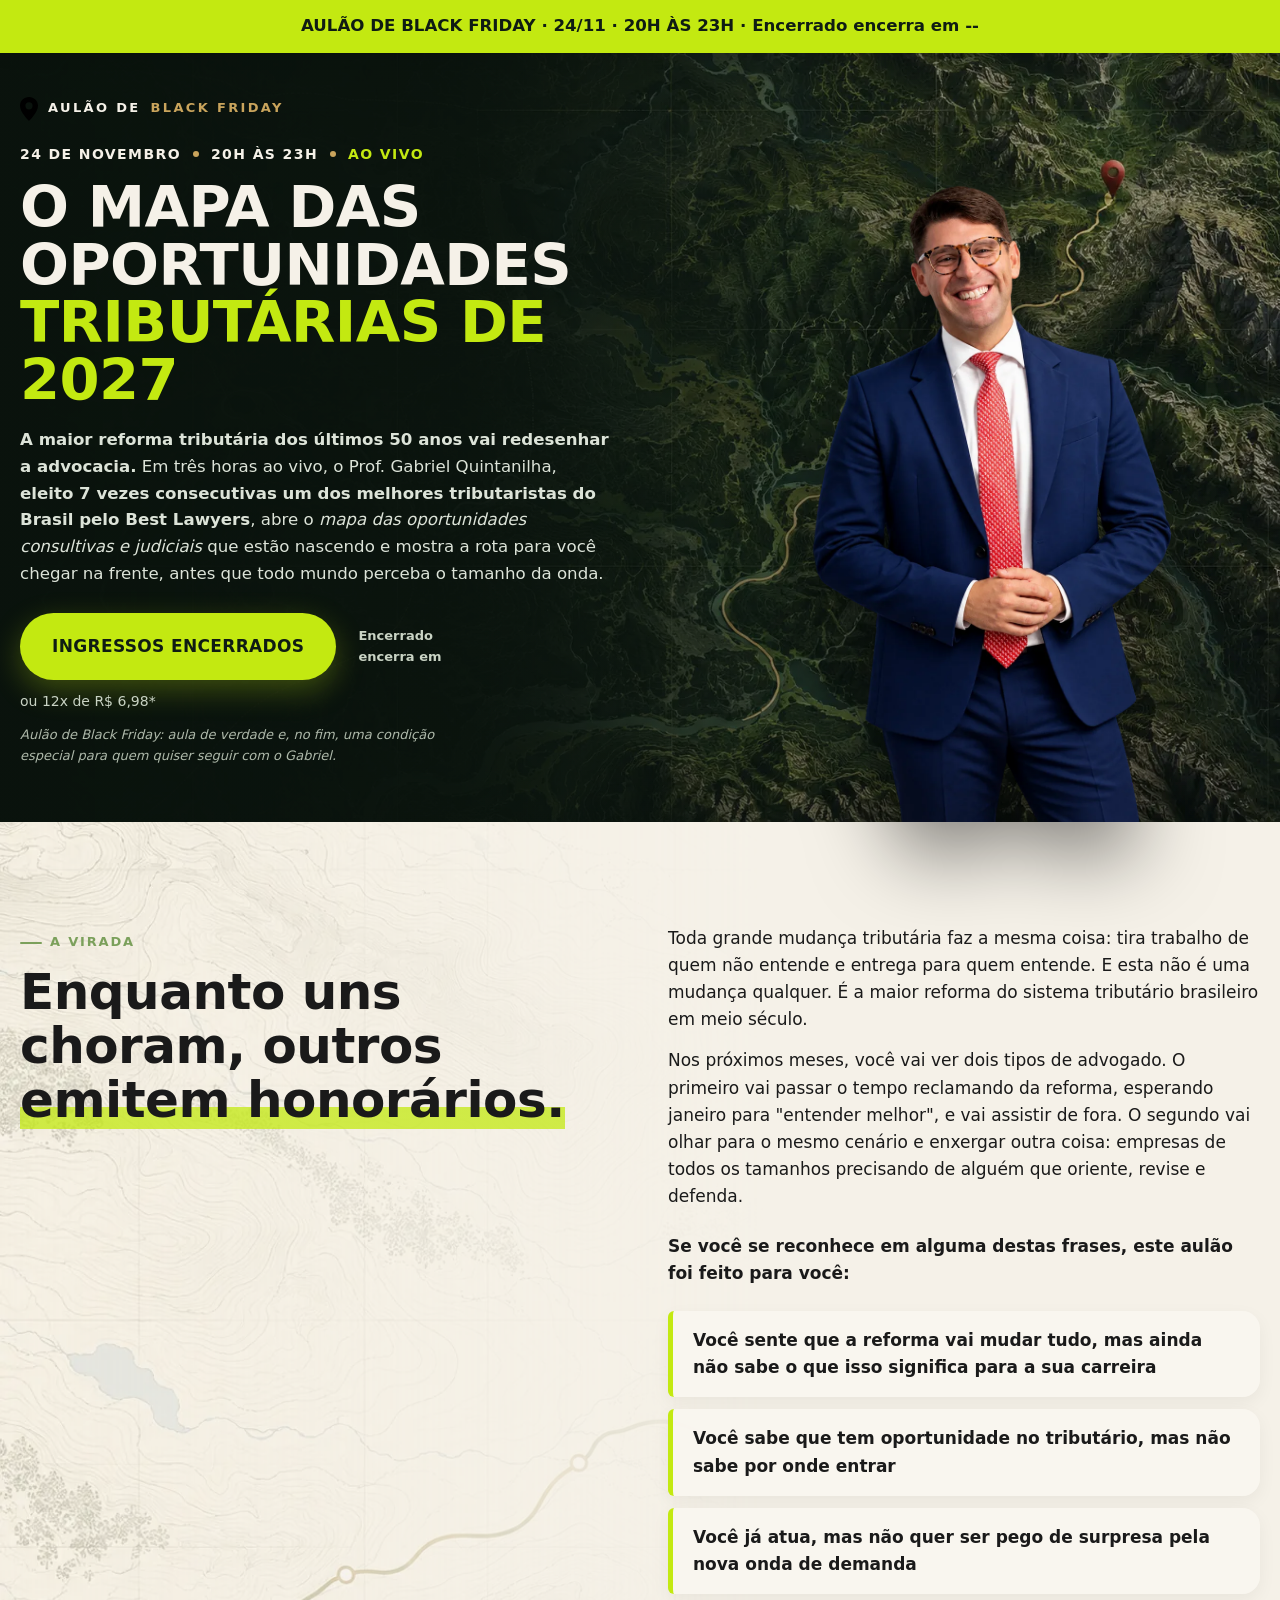
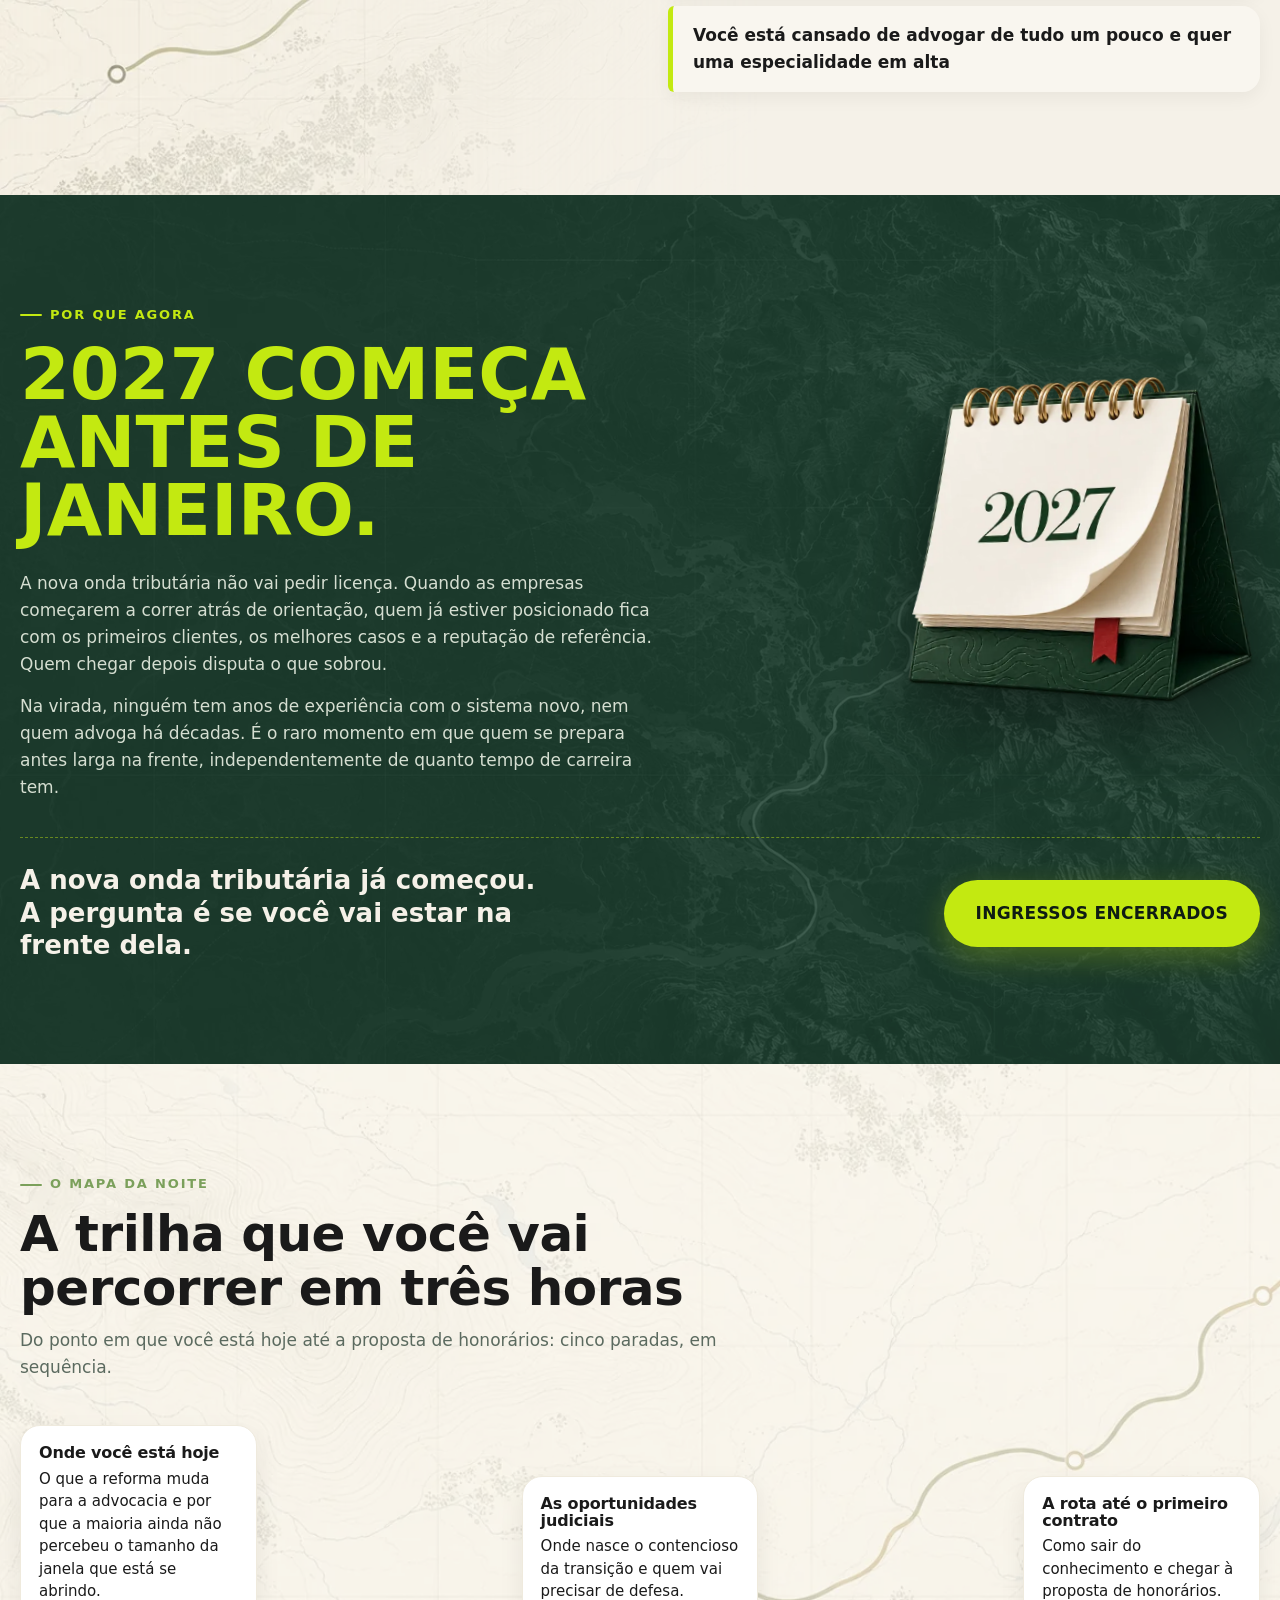
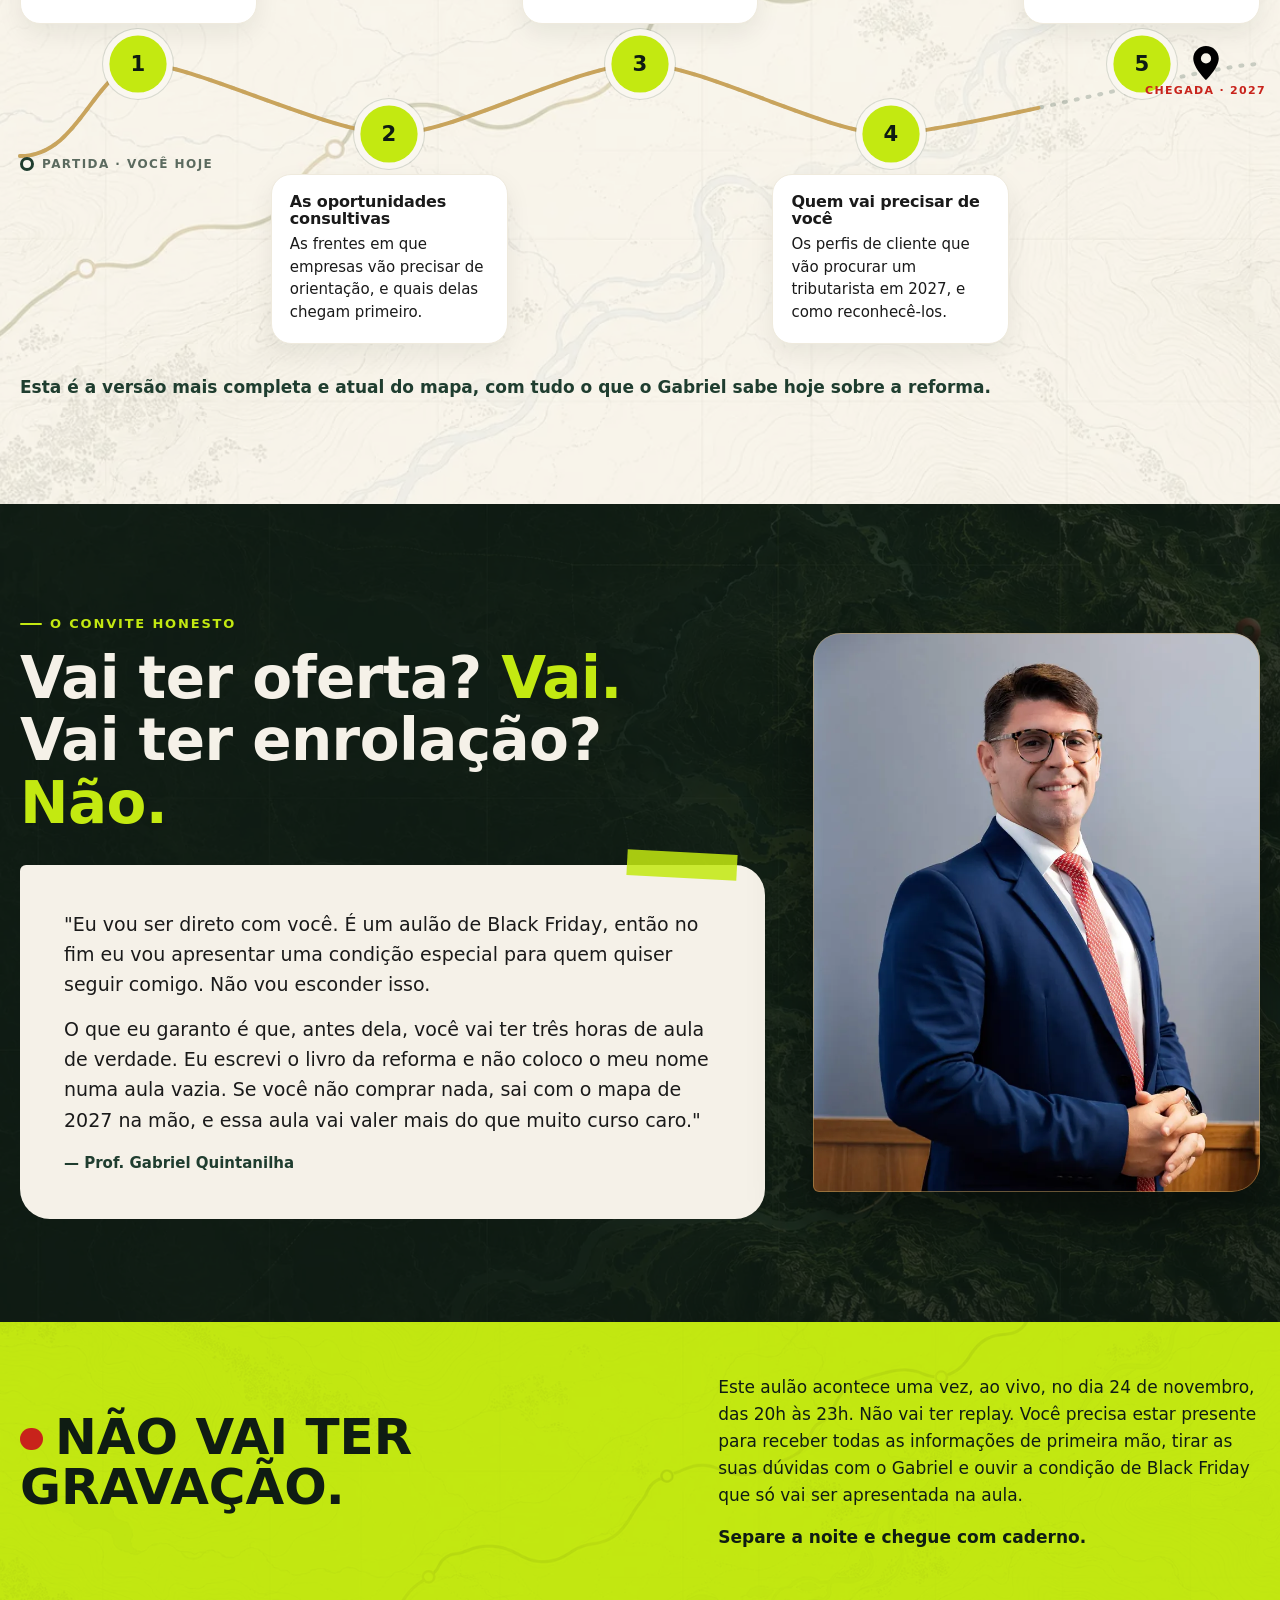
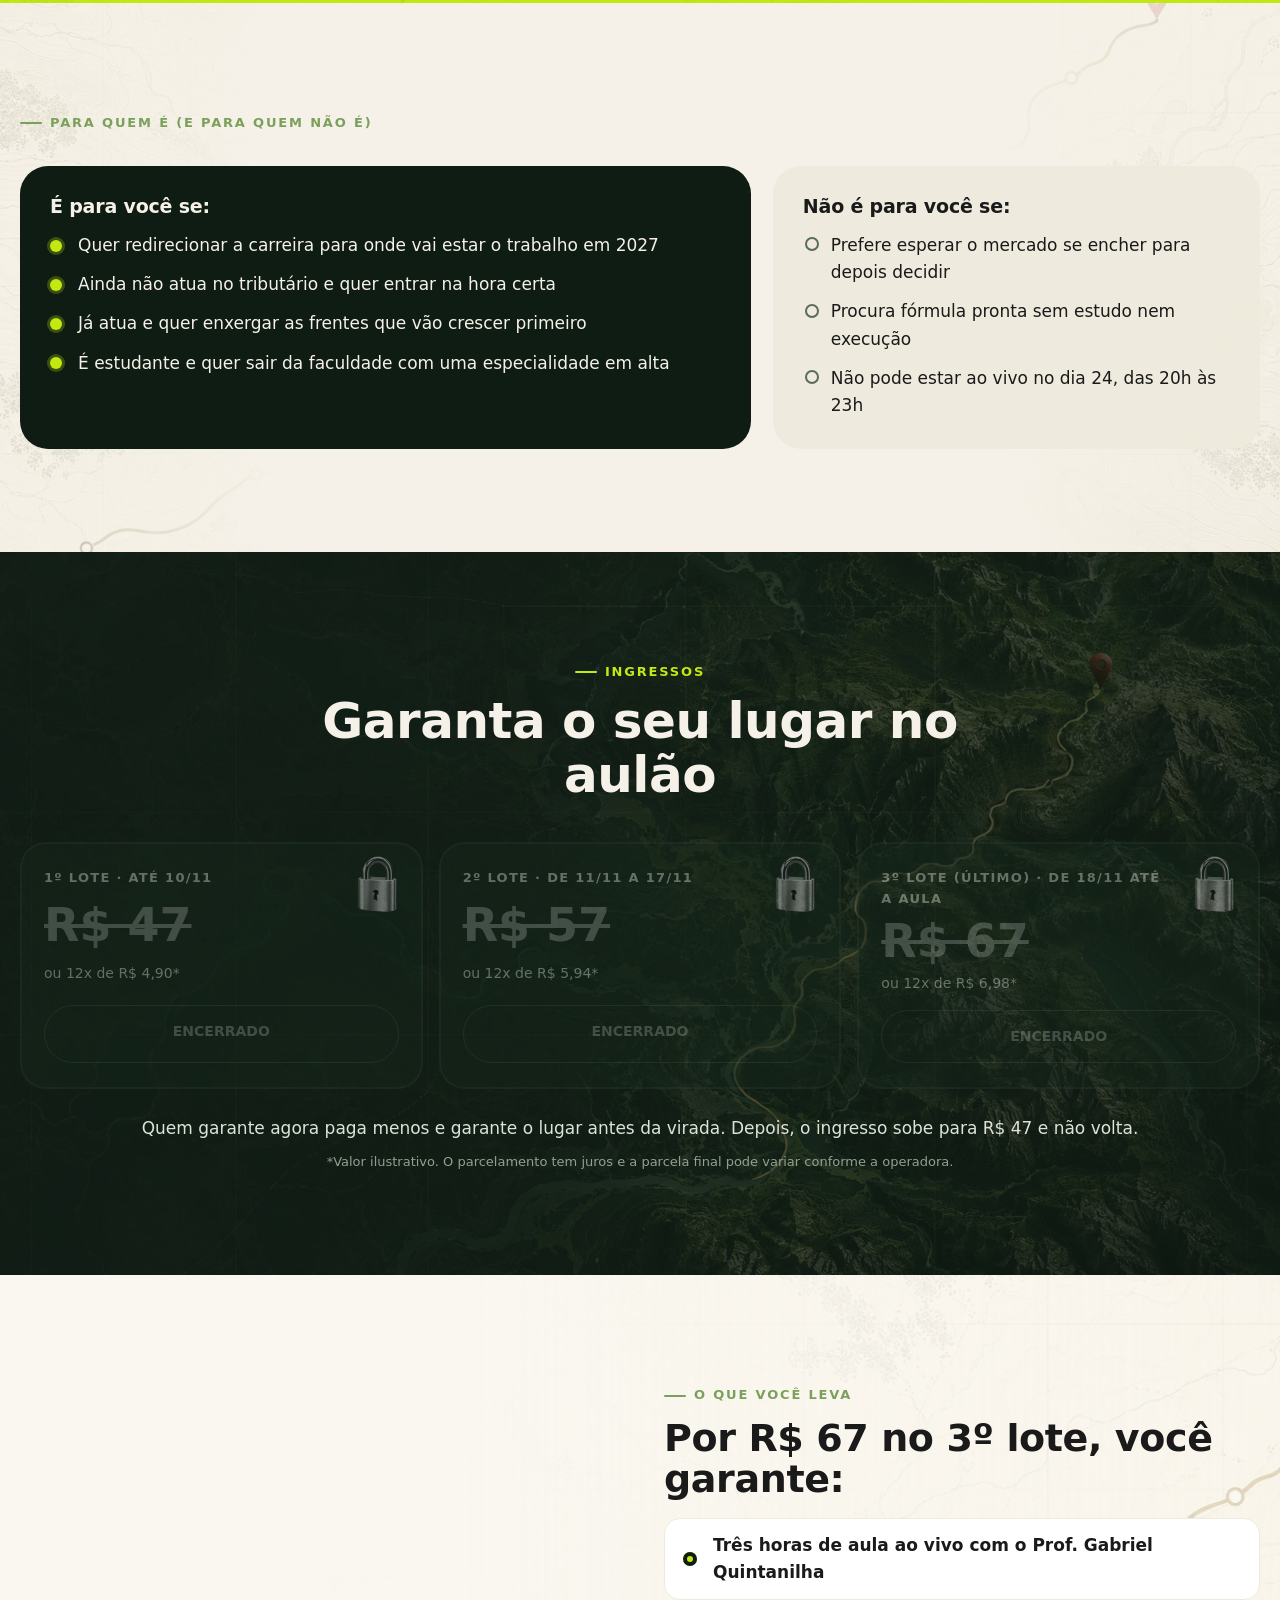
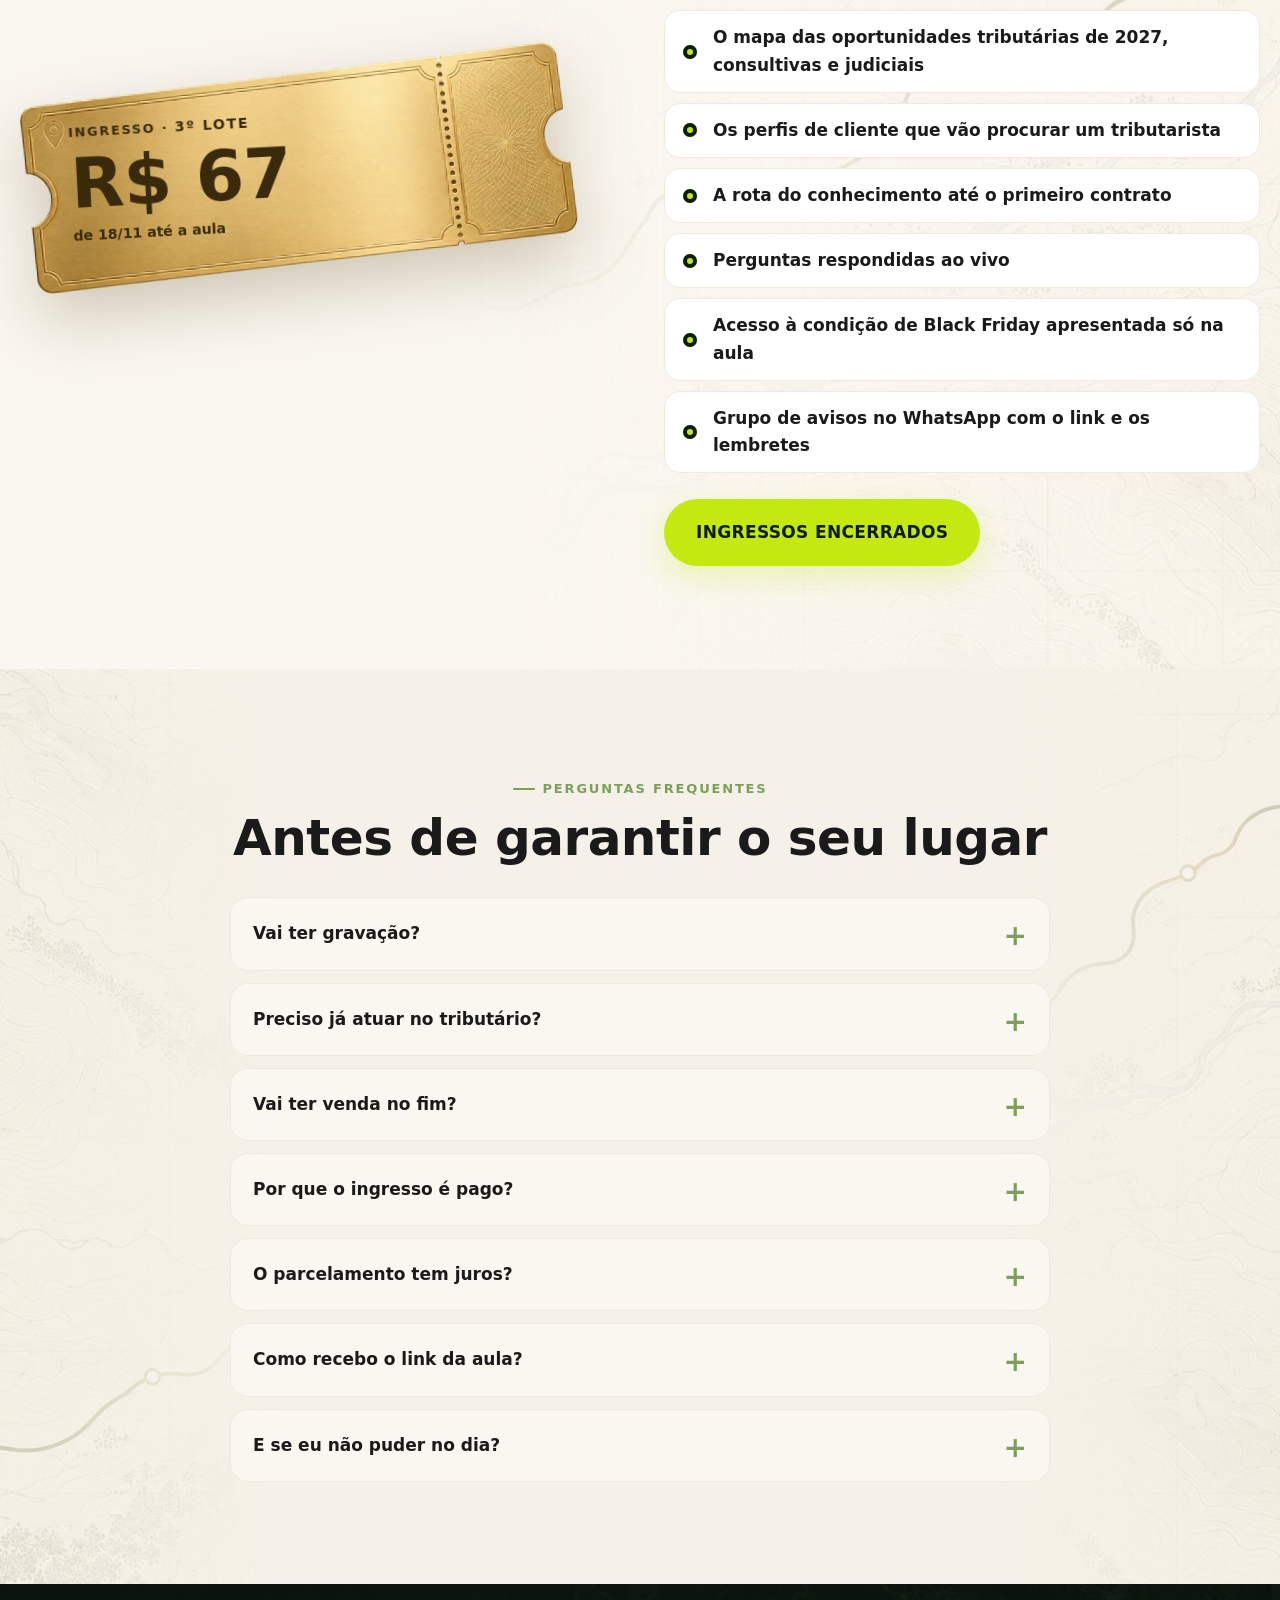
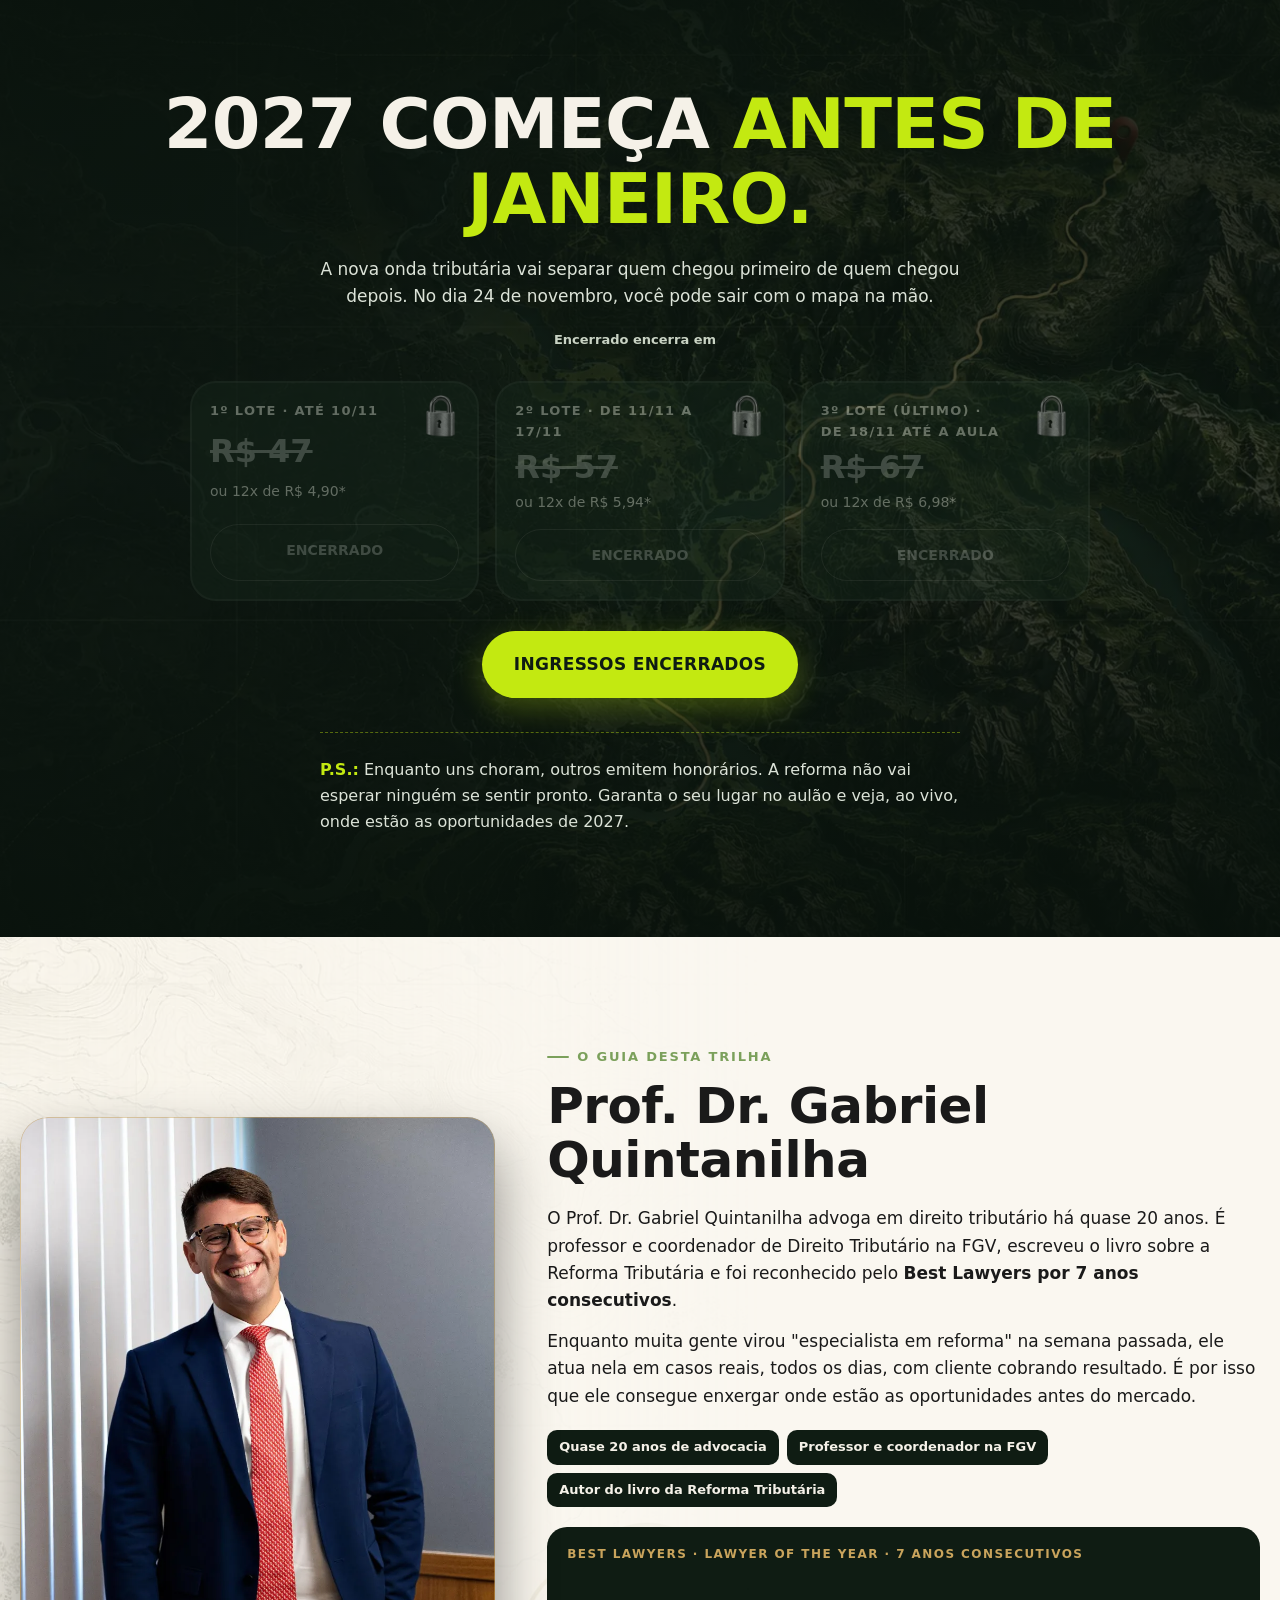
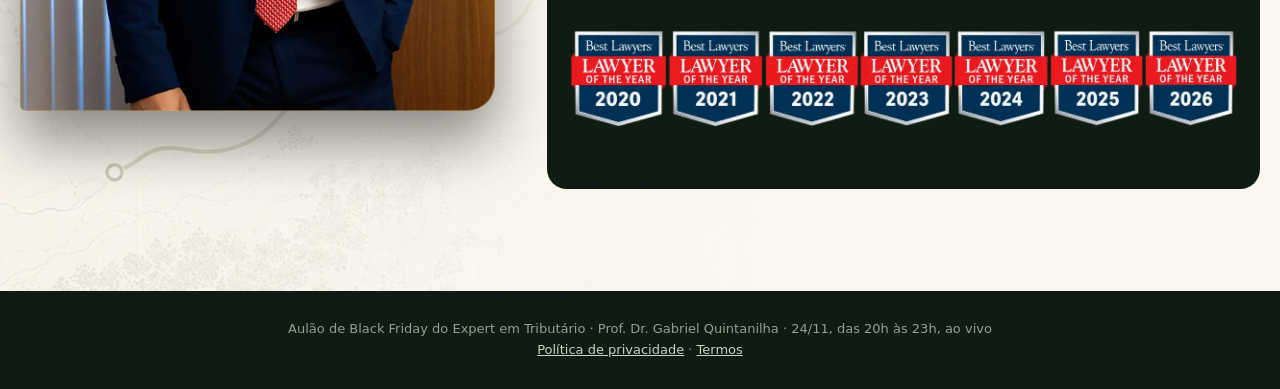
==== commit 730f3ddc: "Publica index.html" ====
--- a/index.html
+++ b/index.html
@@ -1,253 +1,253 @@
-<!doctype html>
-<html lang="pt-BR">
-<head>
-<meta charset="utf-8">
-<meta name="viewport" content="width=device-width, initial-scale=1">
-<title>O Mapa das Oportunidades Tributárias de 2027 · Aulão de Black Friday · Prof. Gabriel Quintanilha</title>
-<meta name="description" content="Aulão de Black Friday ao vivo com o Prof. Gabriel Quintanilha, 24/11, das 20h às 23h. O mapa das oportunidades consultivas e judiciais da reforma tributária.">
-<meta property="og:title" content="O Mapa das Oportunidades Tributárias de 2027 · Aulão de Black Friday">
-<meta property="og:description" content="24/11, das 20h às 23h, ao vivo com o Prof. Gabriel Quintanilha. Sem gravação.">
-<meta property="og:image" content="assets/og.jpg">
-<link rel="icon" href="data:image/svg+xml,%3Csvg xmlns='http://www.w3.org/2000/svg' viewBox='0 0 24 32'%3E%3Cpath fill='%23C8231B' d='M12 0C5.4 0 0 5.2 0 11.7 0 20.5 12 32 12 32s12-11.5 12-20.3C24 5.2 18.6 0 12 0zm0 16.5a4.8 4.8 0 1 1 0-9.6 4.8 4.8 0 0 1 0 9.6z'/%3E%3C/svg%3E">
-<link rel="preconnect" href="https://fonts.googleapis.com">
-<link rel="preconnect" href="https://fonts.gstatic.com" crossorigin>
-<link rel="stylesheet" href="https://fonts.googleapis.com/css2?family=Quicksand:wght@600;700&family=Nunito:ital,wght@0,400;0,600;0,700;0,800;1,400&family=Unbounded:wght@600;700;800;900&display=swap">
-<link rel="preload" as="image" href="assets/mapa-escuro.webp">
-<link rel="stylesheet" href="style.css?v=4">
-<!-- Pixel da Meta / Google Tag: inserir aqui quando houver os IDs -->
-</head>
-<body>
-<svg width="0" height="0" style="position:absolute" aria-hidden="true"><symbol id="pin" viewBox="0 0 24 32"><path d="M12 0C5.4 0 0 5.2 0 11.7 0 20.5 12 32 12 32s12-11.5 12-20.3C24 5.2 18.6 0 12 0zm0 16.5a4.8 4.8 0 1 1 0-9.6 4.8 4.8 0 0 1 0 9.6z"/></symbol></svg>
-
-<div class="strip">AULÃO DE BLACK FRIDAY · 24/11 · 20H ÀS 23H · <b data-lote-atual>1º lote R$ 47</b> encerra em <b data-timer-txt>--</b></div>
-
-<!-- 1. HERO -->
-<header class="hero">
-  <div class="wrap hero-grid">
-    <div class="hero-copy">
-      <div class="marca"><svg class="pin-ico"><use href="#pin"/></svg>AULÃO DE <span>BLACK FRIDAY</span></div>
-      <div class="servico"><span>24 de novembro</span><i></i><span>20h às 23h</span><i></i><span class="vivo">Ao vivo</span></div>
-      <h1>O mapa das oportunidades <em>tributárias de 2027</em></h1>
-      <p class="lead">A maior reforma tributária dos últimos 50 anos vai redesenhar a advocacia. Em três horas ao vivo, o Prof. Gabriel Quintanilha, 7 vezes consecutivas Best Lawyers, abre o mapa das oportunidades consultivas e judiciais que estão nascendo e mostra a rota para você chegar na frente, antes que todo mundo perceba o tamanho da onda.</p>
-      <div class="cta-row">
-        <a class="btn" data-cta="Garantir meu ingresso" href="#ingressos">Garantir meu ingresso · 1º lote R$ 47</a>
-        <div class="timer"><span><span data-lote-atual>1º lote</span><br>encerra em</span><div class="t" data-timer></div></div>
-      </div>
-      <p class="cta-note">ou 12x de R$ 4,90*</p>
-      <div class="autoridade"><span>Professor e coordenador na <b>FGV</b></span><span>Autor do livro da <b>Reforma Tributária</b></span><span><b>Best Lawyers</b> 7× consecutivos</span></div>
-      <p class="hero-note">Aulão de Black Friday: aula de verdade e, no fim, uma condição especial para quem quiser seguir com o Gabriel.</p>
-    </div>
-    <div class="hero-photo">
-      <img src="assets/gabriel-hero.webp" alt="Prof. Gabriel Quintanilha" width="850" height="1350" fetchpriority="high">
-    </div>
-  </div>
-</header>
-
-<!-- 2. A VIRADA -->
-<section class="virada mapa-bg esq">
-  <div class="wrap split">
-    <div>
-      <span class="eyebrow">A virada</span>
-      <h2 style="margin-top:12px">Enquanto uns choram, outros <span>emitem honorários.</span></h2>
-    </div>
-    <div>
-      <p>Toda grande mudança tributária faz a mesma coisa: tira trabalho de quem não entende e entrega para quem entende. E esta não é uma mudança qualquer. É a maior reforma do sistema tributário brasileiro em meio século.</p>
-      <p>Nos próximos meses, você vai ver dois tipos de advogado. O primeiro vai passar o tempo reclamando da reforma, esperando janeiro para "entender melhor", e vai assistir de fora. O segundo vai olhar para o mesmo cenário e enxergar outra coisa: empresas de todos os tamanhos precisando de alguém que oriente, revise e defenda.</p>
-      <p style="margin-top:22px;font-weight:800">Se você se reconhece em alguma destas frases, este aulão foi feito para você:</p>
-      <div class="pains">
-        <div class="pain">Você sente que a reforma vai mudar tudo, mas ainda não sabe o que isso significa para a sua carreira</div>
-        <div class="pain">Você sabe que tem oportunidade no tributário, mas não sabe por onde entrar</div>
-        <div class="pain">Você já atua, mas não quer ser pego de surpresa pela nova onda de demanda</div>
-        <div class="pain">Você está cansado de advogar de tudo um pouco e quer uma especialidade em alta</div>
-      </div>
-    </div>
-  </div>
-</section>
-
-<!-- 3. POR QUE AGORA -->
-<section class="agora">
-  <div class="wrap">
-    <div class="agora-grid">
-      <div>
-        <span class="eyebrow" style="color:var(--lima)">Por que agora</span>
-        <p class="big">2027 começa antes de janeiro.</p>
-        <p>A nova onda tributária não vai pedir licença. Quando as empresas começarem a correr atrás de orientação, quem já estiver posicionado fica com os primeiros clientes, os melhores casos e a reputação de referência. Quem chegar depois disputa o que sobrou.</p>
-        <p>Na virada, ninguém tem anos de experiência com o sistema novo, nem quem advoga há décadas. É o raro momento em que quem se prepara antes larga na frente, independentemente de quanto tempo de carreira tem.</p>
-      </div>
-      <img class="cal" src="assets/calendario-2027.webp" alt="" width="760" height="545" loading="lazy">
-    </div>
-    <div class="quote-band">
-      <strong>A nova onda tributária já começou. A pergunta é se você vai estar na frente dela.</strong>
-      <a class="btn" data-cta="Garantir meu ingresso" href="#ingressos">Garantir meu ingresso</a>
-    </div>
-  </div>
-</section>
-
-<!-- 4. O MAPA DA NOITE -->
-<section class="mapa mapa-bg suave">
-  <div class="wrap">
-    <div class="head">
-      <span class="eyebrow">O mapa da noite</span>
-      <h2 style="margin-top:12px">A trilha que você vai percorrer em três horas</h2>
-      <p>Do ponto em que você está hoje até a proposta de honorários: cinco paradas, em sequência.</p>
-    </div>
-    <div class="rota" data-rota>
-      <svg class="linha" viewBox="0 0 1000 150" preserveAspectRatio="none" aria-hidden="true">
-        <path class="trilho" vector-effect="non-scaling-stroke" d="M0 132 C50 132 60 40 100 40 S250 110 300 110 S450 40 500 40 S650 110 700 110 S960 40 1000 40"/>
-        <path class="percorrido" pathLength="1" vector-effect="non-scaling-stroke" d="M0 132 C50 132 60 40 100 40 S250 110 300 110 S450 40 500 40 S650 110 700 110 S960 40 1000 40"/>
-      </svg>
-      <span class="marco-ext partida"><i></i>Partida · você hoje</span>
-      <div class="parada p1"><span class="n">1</span><div class="c"><h3>Onde você está hoje</h3><p>O que a reforma muda para a advocacia e por que a maioria ainda não percebeu o tamanho da janela que está se abrindo.</p></div></div>
-      <div class="parada p2"><span class="n">2</span><div class="c"><h3>As oportunidades consultivas</h3><p>As frentes em que empresas vão precisar de orientação, e quais delas chegam primeiro.</p></div></div>
-      <div class="parada p3"><span class="n">3</span><div class="c"><h3>As oportunidades judiciais</h3><p>Onde nasce o contencioso da transição e quem vai precisar de defesa.</p></div></div>
-      <div class="parada p4"><span class="n">4</span><div class="c"><h3>Quem vai precisar de você</h3><p>Os perfis de cliente que vão procurar um tributarista em 2027, e como reconhecê-los.</p></div></div>
-      <div class="parada p5"><span class="n">5</span><div class="c"><h3>A rota até o primeiro contrato</h3><p>Como sair do conhecimento e chegar à proposta de honorários.</p></div></div>
-      <span class="marco-ext chegada"><svg class="pin-ico"><use href="#pin"/></svg>Chegada · 2027</span>
-    </div>
-    <p class="rodape">Esta é a versão mais completa e atual do mapa, com tudo o que o Gabriel sabe hoje sobre a reforma.</p>
-  </div>
-</section>
-
-<!-- 5. CONVITE HONESTO -->
-<section class="convite">
-  <div class="wrap convite-grid">
-    <div>
-      <span class="eyebrow" style="color:var(--lima)">O convite honesto</span>
-      <h2 style="margin-top:12px">Vai ter oferta? <span>Vai.</span><br>Vai ter enrolação? <span>Não.</span></h2>
-      <blockquote class="carta">
-        <p>"Eu vou ser direto com você. É um aulão de Black Friday, então no fim eu vou apresentar uma condição especial para quem quiser seguir comigo. Não vou esconder isso.</p>
-        <p>O que eu garanto é que, antes dela, você vai ter três horas de aula de verdade. Eu escrevi o livro da reforma e não coloco o meu nome numa aula vazia. Se você não comprar nada, sai com o mapa de 2027 na mão, e essa aula vai valer mais do que muito curso caro."</p>
-        <cite>— Prof. Gabriel Quintanilha</cite>
-      </blockquote>
-    </div>
-    <div class="foto-moldura"><img src="assets/gabriel-convite.webp" alt="Prof. Gabriel Quintanilha" width="800" height="1201" loading="lazy"></div>
-  </div>
-</section>
-
-<!-- 6. SÓ AO VIVO -->
-<section class="aovivo">
-  <div class="wrap row">
-    <p class="rec"><i></i>Não vai ter gravação.</p>
-    <div>
-      <p>Este aulão acontece uma vez, ao vivo, no dia 24 de novembro, das 20h às 23h. Não vai ter replay. Você precisa estar presente para receber todas as informações de primeira mão, tirar as suas dúvidas com o Gabriel e ouvir a condição de Black Friday que só vai ser apresentada na aula.</p>
-      <p style="font-weight:800">Separe a noite e chegue com caderno.</p>
-    </div>
-  </div>
-</section>
-
-<!-- 7. PARA QUEM É -->
-<section class="quem mapa-bg suave bordas">
-  <div class="wrap">
-    <span class="eyebrow">Para quem é (e para quem não é)</span>
-    <div class="cols">
-      <div class="box sim">
-        <h3>É para você se:</h3>
-        <ul>
-          <li>Quer redirecionar a carreira para onde vai estar o trabalho em 2027</li>
-          <li>Ainda não atua no tributário e quer entrar na hora certa</li>
-          <li>Já atua e quer enxergar as frentes que vão crescer primeiro</li>
-          <li>É estudante e quer sair da faculdade com uma especialidade em alta</li>
-        </ul>
-      </div>
-      <div class="box nao">
-        <h3>Não é para você se:</h3>
-        <ul>
-          <li>Prefere esperar o mercado se encher para depois decidir</li>
-          <li>Procura fórmula pronta sem estudo nem execução</li>
-          <li>Não pode estar ao vivo no dia 24, das 20h às 23h</li>
-        </ul>
-      </div>
-    </div>
-  </div>
-</section>
-
-<!-- 8. INGRESSOS -->
-<section class="ingressos" id="ingressos">
-  <div class="wrap">
-    <div class="head">
-      <span class="eyebrow" style="color:var(--lima)">Ingressos</span>
-      <h2 style="margin-top:12px">Garanta o seu lugar no aulão</h2>
-    </div>
-    <div class="lotes" data-lotes></div>
-    <p class="lotes-note">Quem garante no primeiro lote paga menos e garante o lugar antes da virada. <span data-proximo></span></p>
-    <p class="disclaimer">*Valor ilustrativo. O parcelamento tem juros e a parcela final pode variar conforme a operadora.</p>
-  </div>
-</section>
-
-<!-- 9. O QUE VOCÊ LEVA -->
-<section class="leva mapa-bg suave dir">
-  <div class="wrap leva-grid">
-    <div class="bilhete">
-      <img src="assets/bilhete-dourado.webp" alt="" width="1000" height="690" loading="lazy">
-      <div class="info"><small>Ingresso · <span data-lote-nome>1º lote</span></small><strong data-lote-preco>R$ 47</strong><span data-lote-periodo>até 10/11</span></div>
-    </div>
-    <div>
-      <span class="eyebrow">O que você leva</span>
-      <h2 style="margin-top:12px;font-size:clamp(26px,3.2vw,38px)">Por <span data-lote-preco>R$ 47</span> no <span data-lote-nome>1º lote</span>, você garante:</h2>
-      <ul>
-        <li>Três horas de aula ao vivo com o Prof. Gabriel Quintanilha</li>
-        <li>O mapa das oportunidades tributárias de 2027, consultivas e judiciais</li>
-        <li>Os perfis de cliente que vão procurar um tributarista</li>
-        <li>A rota do conhecimento até o primeiro contrato</li>
-        <li>Perguntas respondidas ao vivo</li>
-        <li>Acesso à condição de Black Friday apresentada só na aula</li>
-        <li>Grupo de avisos no WhatsApp com o link e os lembretes</li>
-      </ul>
-      <a class="btn" data-cta="" href="#ingressos">Garantir meu ingresso</a>
-    </div>
-  </div>
-</section>
-
-<!-- 10. FAQ -->
-<section class="faq mapa-bg suave bordas">
-  <div class="wrap">
-    <div style="text-align:center"><span class="eyebrow">Perguntas frequentes</span><h2 style="margin-top:12px">Antes de garantir o seu lugar</h2></div>
-    <div class="faq-list">
-      <details><summary>Vai ter gravação?</summary><p>Não. O aulão é ao vivo, e é ao vivo que você recebe as informações de primeira mão e a condição de Black Friday.</p></details>
-      <details><summary>Preciso já atuar no tributário?</summary><p>Não. A reforma muda o jogo para todo mundo, e o mapa serve tanto para quem quer entrar quanto para quem já atua.</p></details>
-      <details><summary>Vai ter venda no fim?</summary><p>Vai, para quem quiser. É um aulão de Black Friday, e o conteúdo vale por si.</p></details>
-      <details><summary>Por que o ingresso é pago?</summary><p>Porque quem paga aparece e presta atenção. O aulão foi pensado para quem vai aplicar.</p></details>
-      <details><summary>O parcelamento tem juros?</summary><p>Sim. O valor exato da parcela aparece no checkout.</p></details>
-      <details><summary>Como recebo o link da aula?</summary><p>Depois da compra, você entra no grupo de avisos no WhatsApp, e o link chega lá no dia.</p></details>
-      <details><summary>E se eu não puder no dia?</summary><p>Este aulão não terá replay. Garanta o ingresso só se puder estar ao vivo no dia 24, das 20h às 23h.</p></details>
-    </div>
-  </div>
-</section>
-
-<!-- 11. FECHAMENTO -->
-<section class="fecha">
-  <div class="wrap">
-    <h2>2027 começa <span>antes de janeiro.</span></h2>
-    <p style="margin-top:18px">A nova onda tributária vai separar quem chegou primeiro de quem chegou depois. No dia 24 de novembro, você pode sair com o mapa na mão.</p>
-    <div class="timer"><span><span data-lote-atual>1º lote</span> encerra em</span><div class="t" data-timer></div></div>
-    <div class="lotes" data-lotes></div>
-    <a class="btn" data-cta="Garantir meu ingresso" href="#ingressos">Garantir meu ingresso</a>
-    <p class="ps"><b>P.S.:</b> Enquanto uns choram, outros emitem honorários. A reforma não vai esperar ninguém se sentir pronto. Garanta o seu lugar no aulão e veja, ao vivo, onde estão as oportunidades de 2027.</p>
-  </div>
-</section>
-
-<!-- 12. BIO -->
-<section class="bio mapa-bg suave esq">
-  <div class="wrap bio-grid">
-    <div class="foto-moldura"><img src="assets/gabriel-professor.webp" alt="Prof. Dr. Gabriel Quintanilha" loading="lazy" width="899" height="1350"></div>
-    <div>
-      <span class="eyebrow">O guia desta trilha</span>
-      <h2 style="margin:12px 0 18px">Prof. Dr. Gabriel Quintanilha</h2>
-      <p>O Prof. Dr. Gabriel Quintanilha advoga em direito tributário há quase 20 anos. É professor e coordenador de Direito Tributário na FGV, escreveu o livro sobre a Reforma Tributária e foi reconhecido pelo <b>Best Lawyers por 7 anos consecutivos</b>.</p>
-      <p>Enquanto muita gente virou "especialista em reforma" na semana passada, ele atua nela em casos reais, todos os dias, com cliente cobrando resultado. É por isso que ele consegue enxergar onde estão as oportunidades antes do mercado.</p>
-      <div class="badges"><span>Quase 20 anos de advocacia</span><span>Professor e coordenador na FGV</span><span>Autor do livro da Reforma Tributária</span></div>
-      <div class="selos"><small>Best Lawyers · Lawyer of the Year · 7 anos consecutivos</small><img src="assets/best-lawyers-2020-2026.webp" alt="Selos Best Lawyers Lawyer of the Year de 2020 a 2026" width="1400" height="409" loading="lazy"></div>
-    </div>
-  </div>
-</section>
-
-<footer>
-  <div class="wrap">Aulão de Black Friday do Expert em Tributário · Prof. Dr. Gabriel Quintanilha · 24/11, das 20h às 23h, ao vivo<br><a href="#">Política de privacidade</a> · <a href="#">Termos</a></div>
-</footer>
-
-<div class="mcta"><a class="btn" data-cta="" href="#ingressos">Garantir meu ingresso</a></div>
-
-<script src="config.js?v=4"></script>
-<script src="app.js?v=4"></script>
-</body>
-</html>
+<!doctype html>
+<html lang="pt-BR">
+<head>
+<meta charset="utf-8">
+<meta name="viewport" content="width=device-width, initial-scale=1">
+<title>O Mapa das Oportunidades Tributárias de 2027 · Aulão de Black Friday · Prof. Gabriel Quintanilha</title>
+<meta name="description" content="Aulão de Black Friday ao vivo com o Prof. Gabriel Quintanilha, 24/11, das 20h às 23h. O mapa das oportunidades consultivas e judiciais da reforma tributária.">
+<meta property="og:title" content="O Mapa das Oportunidades Tributárias de 2027 · Aulão de Black Friday">
+<meta property="og:description" content="24/11, das 20h às 23h, ao vivo com o Prof. Gabriel Quintanilha. Sem gravação.">
+<meta property="og:image" content="assets/og.jpg">
+<link rel="icon" href="data:image/svg+xml,%3Csvg xmlns='http://www.w3.org/2000/svg' viewBox='0 0 24 32'%3E%3Cpath fill='%23C8231B' d='M12 0C5.4 0 0 5.2 0 11.7 0 20.5 12 32 12 32s12-11.5 12-20.3C24 5.2 18.6 0 12 0zm0 16.5a4.8 4.8 0 1 1 0-9.6 4.8 4.8 0 0 1 0 9.6z'/%3E%3C/svg%3E">
+<link rel="preconnect" href="https://fonts.googleapis.com">
+<link rel="preconnect" href="https://fonts.gstatic.com" crossorigin>
+<link rel="stylesheet" href="https://fonts.googleapis.com/css2?family=Quicksand:wght@600;700&family=Nunito:ital,wght@0,400;0,600;0,700;0,800;1,400&family=Unbounded:wght@600;700;800;900&display=swap">
+<link rel="preload" as="image" href="assets/mapa-escuro.webp">
+<link rel="stylesheet" href="style.css?v=6">
+<!-- Pixel da Meta / Google Tag: inserir aqui quando houver os IDs -->
+</head>
+<body>
+<svg width="0" height="0" style="position:absolute" aria-hidden="true"><symbol id="pin" viewBox="0 0 24 32"><path d="M12 0C5.4 0 0 5.2 0 11.7 0 20.5 12 32 12 32s12-11.5 12-20.3C24 5.2 18.6 0 12 0zm0 16.5a4.8 4.8 0 1 1 0-9.6 4.8 4.8 0 0 1 0 9.6z"/></symbol></svg>
+
+<div class="strip">AULÃO DE BLACK FRIDAY · 24/11 · 20H ÀS 23H · <b data-lote-atual>1º lote R$ 47</b> encerra em <b data-timer-txt>--</b></div>
+
+<!-- 1. HERO -->
+<header class="hero">
+  <div class="wrap hero-grid">
+    <div class="hero-copy">
+      <div class="marca"><svg class="pin-ico"><use href="#pin"/></svg>AULÃO DE <span>BLACK FRIDAY</span></div>
+      <div class="servico"><span>24 de novembro</span><i></i><span>20h às 23h</span><i></i><span class="vivo">Ao vivo</span></div>
+      <h1>O mapa das oportunidades <em>tributárias de 2027</em></h1>
+      <p class="lead"><strong>A maior reforma tributária dos últimos 50 anos vai redesenhar a advocacia.</strong> Em três horas ao vivo, o Prof. Gabriel Quintanilha, <strong>eleito 7 vezes consecutivas um dos melhores tributaristas do Brasil pelo Best Lawyers</strong>, abre o <em>mapa das oportunidades consultivas e judiciais</em> que estão nascendo e mostra a rota para você chegar na frente, antes que todo mundo perceba o tamanho da onda.</p>
+      <div class="cta-row">
+        <a class="btn" data-cta="Garantir meu ingresso" href="#ingressos">Garantir meu ingresso · 1º lote R$ 47</a>
+        <div class="timer"><span><span data-lote-atual>1º lote</span><br>encerra em</span><div class="t" data-timer></div></div>
+      </div>
+      <p class="cta-note"><span data-lote-parcela>ou 12x de R$ 4,90*</span></p>
+      
+      <p class="hero-note">Aulão de Black Friday: aula de verdade e, no fim, uma condição especial para quem quiser seguir com o Gabriel.</p>
+    </div>
+    <div class="hero-photo">
+      <img src="assets/gabriel-hero.webp" alt="Prof. Gabriel Quintanilha" width="850" height="1350" fetchpriority="high">
+    </div>
+  </div>
+</header>
+
+<!-- 2. A VIRADA -->
+<section class="virada mapa-bg esq">
+  <div class="wrap split">
+    <div>
+      <span class="eyebrow">A virada</span>
+      <h2 style="margin-top:12px">Enquanto uns choram, outros <span>emitem honorários.</span></h2>
+    </div>
+    <div>
+      <p>Toda grande mudança tributária faz a mesma coisa: tira trabalho de quem não entende e entrega para quem entende. E esta não é uma mudança qualquer. É a maior reforma do sistema tributário brasileiro em meio século.</p>
+      <p>Nos próximos meses, você vai ver dois tipos de advogado. O primeiro vai passar o tempo reclamando da reforma, esperando janeiro para "entender melhor", e vai assistir de fora. O segundo vai olhar para o mesmo cenário e enxergar outra coisa: empresas de todos os tamanhos precisando de alguém que oriente, revise e defenda.</p>
+      <p style="margin-top:22px;font-weight:800">Se você se reconhece em alguma destas frases, este aulão foi feito para você:</p>
+      <div class="pains">
+        <div class="pain">Você sente que a reforma vai mudar tudo, mas ainda não sabe o que isso significa para a sua carreira</div>
+        <div class="pain">Você sabe que tem oportunidade no tributário, mas não sabe por onde entrar</div>
+        <div class="pain">Você já atua, mas não quer ser pego de surpresa pela nova onda de demanda</div>
+        <div class="pain">Você está cansado de advogar de tudo um pouco e quer uma especialidade em alta</div>
+      </div>
+    </div>
+  </div>
+</section>
+
+<!-- 3. POR QUE AGORA -->
+<section class="agora">
+  <div class="wrap">
+    <div class="agora-grid">
+      <div>
+        <span class="eyebrow" style="color:var(--lima)">Por que agora</span>
+        <p class="big">2027 começa antes de janeiro.</p>
+        <p>A nova onda tributária não vai pedir licença. Quando as empresas começarem a correr atrás de orientação, quem já estiver posicionado fica com os primeiros clientes, os melhores casos e a reputação de referência. Quem chegar depois disputa o que sobrou.</p>
+        <p>Na virada, ninguém tem anos de experiência com o sistema novo, nem quem advoga há décadas. É o raro momento em que quem se prepara antes larga na frente, independentemente de quanto tempo de carreira tem.</p>
+      </div>
+      <img class="cal" src="assets/calendario-2027.webp" alt="" width="760" height="545" loading="lazy">
+    </div>
+    <div class="quote-band">
+      <strong>A nova onda tributária já começou. A pergunta é se você vai estar na frente dela.</strong>
+      <a class="btn" data-cta="Garantir meu ingresso" href="#ingressos">Garantir meu ingresso</a>
+    </div>
+  </div>
+</section>
+
+<!-- 4. O MAPA DA NOITE -->
+<section class="mapa mapa-bg suave">
+  <div class="wrap">
+    <div class="head">
+      <span class="eyebrow">O mapa da noite</span>
+      <h2 style="margin-top:12px">A trilha que você vai percorrer em três horas</h2>
+      <p>Do ponto em que você está hoje até a proposta de honorários: cinco paradas, em sequência.</p>
+    </div>
+    <div class="rota" data-rota>
+      <svg class="linha" viewBox="0 0 1000 150" preserveAspectRatio="none" aria-hidden="true">
+        <path class="trilho" vector-effect="non-scaling-stroke" d="M0 132 C50 132 60 40 100 40 S250 110 300 110 S450 40 500 40 S650 110 700 110 S960 40 1000 40"/>
+        <path class="percorrido" pathLength="1" vector-effect="non-scaling-stroke" d="M0 132 C50 132 60 40 100 40 S250 110 300 110 S450 40 500 40 S650 110 700 110 S960 40 1000 40"/>
+      </svg>
+      <span class="marco-ext partida"><i></i>Partida · você hoje</span>
+      <div class="parada p1"><span class="n">1</span><div class="c"><h3>Onde você está hoje</h3><p>O que a reforma muda para a advocacia e por que a maioria ainda não percebeu o tamanho da janela que está se abrindo.</p></div></div>
+      <div class="parada p2"><span class="n">2</span><div class="c"><h3>As oportunidades consultivas</h3><p>As frentes em que empresas vão precisar de orientação, e quais delas chegam primeiro.</p></div></div>
+      <div class="parada p3"><span class="n">3</span><div class="c"><h3>As oportunidades judiciais</h3><p>Onde nasce o contencioso da transição e quem vai precisar de defesa.</p></div></div>
+      <div class="parada p4"><span class="n">4</span><div class="c"><h3>Quem vai precisar de você</h3><p>Os perfis de cliente que vão procurar um tributarista em 2027, e como reconhecê-los.</p></div></div>
+      <div class="parada p5"><span class="n">5</span><div class="c"><h3>A rota até o primeiro contrato</h3><p>Como sair do conhecimento e chegar à proposta de honorários.</p></div></div>
+      <span class="marco-ext chegada"><svg class="pin-ico"><use href="#pin"/></svg>Chegada · 2027</span>
+    </div>
+    <p class="rodape">Esta é a versão mais completa e atual do mapa, com tudo o que o Gabriel sabe hoje sobre a reforma.</p>
+  </div>
+</section>
+
+<!-- 5. CONVITE HONESTO -->
+<section class="convite">
+  <div class="wrap convite-grid">
+    <div>
+      <span class="eyebrow" style="color:var(--lima)">O convite honesto</span>
+      <h2 style="margin-top:12px">Vai ter oferta? <span>Vai.</span><br>Vai ter enrolação? <span>Não.</span></h2>
+      <blockquote class="carta">
+        <p>"Eu vou ser direto com você. É um aulão de Black Friday, então no fim eu vou apresentar uma condição especial para quem quiser seguir comigo. Não vou esconder isso.</p>
+        <p>O que eu garanto é que, antes dela, você vai ter três horas de aula de verdade. Eu escrevi o livro da reforma e não coloco o meu nome numa aula vazia. Se você não comprar nada, sai com o mapa de 2027 na mão, e essa aula vai valer mais do que muito curso caro."</p>
+        <cite>— Prof. Gabriel Quintanilha</cite>
+      </blockquote>
+    </div>
+    <div class="foto-moldura"><img src="assets/gabriel-convite.webp" alt="Prof. Gabriel Quintanilha" width="800" height="1201" loading="lazy"></div>
+  </div>
+</section>
+
+<!-- 6. SÓ AO VIVO -->
+<section class="aovivo">
+  <div class="wrap row">
+    <p class="rec"><i></i>Não vai ter gravação.</p>
+    <div>
+      <p>Este aulão acontece uma vez, ao vivo, no dia 24 de novembro, das 20h às 23h. Não vai ter replay. Você precisa estar presente para receber todas as informações de primeira mão, tirar as suas dúvidas com o Gabriel e ouvir a condição de Black Friday que só vai ser apresentada na aula.</p>
+      <p style="font-weight:800">Separe a noite e chegue com caderno.</p>
+    </div>
+  </div>
+</section>
+
+<!-- 7. PARA QUEM É -->
+<section class="quem mapa-bg suave bordas">
+  <div class="wrap">
+    <span class="eyebrow">Para quem é (e para quem não é)</span>
+    <div class="cols">
+      <div class="box sim">
+        <h3>É para você se:</h3>
+        <ul>
+          <li>Quer redirecionar a carreira para onde vai estar o trabalho em 2027</li>
+          <li>Ainda não atua no tributário e quer entrar na hora certa</li>
+          <li>Já atua e quer enxergar as frentes que vão crescer primeiro</li>
+          <li>É estudante e quer sair da faculdade com uma especialidade em alta</li>
+        </ul>
+      </div>
+      <div class="box nao">
+        <h3>Não é para você se:</h3>
+        <ul>
+          <li>Prefere esperar o mercado se encher para depois decidir</li>
+          <li>Procura fórmula pronta sem estudo nem execução</li>
+          <li>Não pode estar ao vivo no dia 24, das 20h às 23h</li>
+        </ul>
+      </div>
+    </div>
+  </div>
+</section>
+
+<!-- 8. INGRESSOS -->
+<section class="ingressos" id="ingressos">
+  <div class="wrap">
+    <div class="head">
+      <span class="eyebrow" style="color:var(--lima)">Ingressos</span>
+      <h2 style="margin-top:12px">Garanta o seu lugar no aulão</h2>
+    </div>
+    <div class="lotes" data-lotes></div>
+    <p class="lotes-note">Quem garante agora paga menos e garante o lugar antes da virada. <span data-proximo></span></p>
+    <p class="disclaimer">*Valor ilustrativo. O parcelamento tem juros e a parcela final pode variar conforme a operadora.</p>
+  </div>
+</section>
+
+<!-- 9. O QUE VOCÊ LEVA -->
+<section class="leva mapa-bg suave dir">
+  <div class="wrap leva-grid">
+    <div class="bilhete">
+      <img src="assets/bilhete-dourado.webp" alt="" width="1000" height="690" loading="lazy">
+      <div class="info"><small>Ingresso · <span data-lote-nome>1º lote</span></small><strong data-lote-preco>R$ 47</strong><span data-lote-periodo>até 10/11</span></div>
+    </div>
+    <div>
+      <span class="eyebrow">O que você leva</span>
+      <h2 style="margin-top:12px;font-size:clamp(26px,3.2vw,38px)">Por <span data-lote-preco>R$ 47</span> no <span data-lote-nome>1º lote</span>, você garante:</h2>
+      <ul>
+        <li>Três horas de aula ao vivo com o Prof. Gabriel Quintanilha</li>
+        <li>O mapa das oportunidades tributárias de 2027, consultivas e judiciais</li>
+        <li>Os perfis de cliente que vão procurar um tributarista</li>
+        <li>A rota do conhecimento até o primeiro contrato</li>
+        <li>Perguntas respondidas ao vivo</li>
+        <li>Acesso à condição de Black Friday apresentada só na aula</li>
+        <li>Grupo de avisos no WhatsApp com o link e os lembretes</li>
+      </ul>
+      <a class="btn" data-cta="" href="#ingressos">Garantir meu ingresso</a>
+    </div>
+  </div>
+</section>
+
+<!-- 10. FAQ -->
+<section class="faq mapa-bg suave bordas">
+  <div class="wrap">
+    <div style="text-align:center"><span class="eyebrow">Perguntas frequentes</span><h2 style="margin-top:12px">Antes de garantir o seu lugar</h2></div>
+    <div class="faq-list">
+      <details><summary>Vai ter gravação?</summary><p>Não. O aulão é ao vivo, e é ao vivo que você recebe as informações de primeira mão e a condição de Black Friday.</p></details>
+      <details><summary>Preciso já atuar no tributário?</summary><p>Não. A reforma muda o jogo para todo mundo, e o mapa serve tanto para quem quer entrar quanto para quem já atua.</p></details>
+      <details><summary>Vai ter venda no fim?</summary><p>Vai, para quem quiser. É um aulão de Black Friday, e o conteúdo vale por si.</p></details>
+      <details><summary>Por que o ingresso é pago?</summary><p>Porque quem paga aparece e presta atenção. O aulão foi pensado para quem vai aplicar.</p></details>
+      <details><summary>O parcelamento tem juros?</summary><p>Sim. O valor exato da parcela aparece no checkout.</p></details>
+      <details><summary>Como recebo o link da aula?</summary><p>Depois da compra, você entra no grupo de avisos no WhatsApp, e o link chega lá no dia.</p></details>
+      <details><summary>E se eu não puder no dia?</summary><p>Este aulão não terá replay. Garanta o ingresso só se puder estar ao vivo no dia 24, das 20h às 23h.</p></details>
+    </div>
+  </div>
+</section>
+
+<!-- 11. FECHAMENTO -->
+<section class="fecha">
+  <div class="wrap">
+    <h2>2027 começa <span>antes de janeiro.</span></h2>
+    <p style="margin-top:18px">A nova onda tributária vai separar quem chegou primeiro de quem chegou depois. No dia 24 de novembro, você pode sair com o mapa na mão.</p>
+    <div class="timer"><span><span data-lote-atual>1º lote</span> encerra em</span><div class="t" data-timer></div></div>
+    <div class="lotes" data-lotes></div>
+    <a class="btn" data-cta="Garantir meu ingresso" href="#ingressos">Garantir meu ingresso</a>
+    <p class="ps"><b>P.S.:</b> Enquanto uns choram, outros emitem honorários. A reforma não vai esperar ninguém se sentir pronto. Garanta o seu lugar no aulão e veja, ao vivo, onde estão as oportunidades de 2027.</p>
+  </div>
+</section>
+
+<!-- 12. BIO -->
+<section class="bio mapa-bg suave esq">
+  <div class="wrap bio-grid">
+    <div class="foto-moldura"><img src="assets/gabriel-professor.webp" alt="Prof. Dr. Gabriel Quintanilha" loading="lazy" width="899" height="1350"></div>
+    <div>
+      <span class="eyebrow">O guia desta trilha</span>
+      <h2 style="margin:12px 0 18px">Prof. Dr. Gabriel Quintanilha</h2>
+      <p>O Prof. Dr. Gabriel Quintanilha advoga em direito tributário há quase 20 anos. É professor e coordenador de Direito Tributário na FGV, escreveu o livro sobre a Reforma Tributária e foi reconhecido pelo <b>Best Lawyers por 7 anos consecutivos</b>.</p>
+      <p>Enquanto muita gente virou "especialista em reforma" na semana passada, ele atua nela em casos reais, todos os dias, com cliente cobrando resultado. É por isso que ele consegue enxergar onde estão as oportunidades antes do mercado.</p>
+      <div class="badges"><span>Quase 20 anos de advocacia</span><span>Professor e coordenador na FGV</span><span>Autor do livro da Reforma Tributária</span></div>
+      <div class="selos"><small>Best Lawyers · Lawyer of the Year · 7 anos consecutivos</small><img src="assets/best-lawyers-2020-2026.webp" alt="Selos Best Lawyers Lawyer of the Year de 2020 a 2026" width="1400" height="409" loading="lazy"></div>
+    </div>
+  </div>
+</section>
+
+<footer>
+  <div class="wrap">Aulão de Black Friday do Expert em Tributário · Prof. Dr. Gabriel Quintanilha · 24/11, das 20h às 23h, ao vivo<br><a href="#">Política de privacidade</a> · <a href="#">Termos</a></div>
+</footer>
+
+<div class="mcta"><a class="btn" data-cta="" href="#ingressos">Garantir meu ingresso</a></div>
+
+<script src="config.js?v=6"></script>
+<script src="app.js?v=6"></script>
+</body>
+</html>
--- a/style.css
+++ b/style.css
@@ -1,216 +1,285 @@
-/* Aulão de Black Friday · Gabriel Quintanilha · padrão Black Friday Pier (V4) */
-:root{
-  --noite:#0F1C13;--noite-2:#16281C;--verde:#1F3D2F;--folha:#7BA05B;
-  --lima:#C3E911;--creme:#F5F1E8;--papel:#FAF7F0;--card:#EFEADD;--tinta:#1A1A1A;
-  --muted:#C9D3C4;--muted-d:#5B6A5F;
-  --f-t:"Unbounded",system-ui,sans-serif;--f-s:"Quicksand",system-ui,sans-serif;--f-b:"Nunito",system-ui,sans-serif;
-  --w:1160px;
-}
-*{box-sizing:border-box;margin:0;padding:0}
-html{scroll-behavior:smooth}
-body{font-family:var(--f-b);color:var(--tinta);background:var(--papel);line-height:1.6;font-size:17px;-webkit-font-smoothing:antialiased;overflow-x:hidden}
-img{max-width:100%;display:block}
-a{color:inherit}
-.wrap{width:min(var(--w),100% - 32px);margin-inline:auto}
-h1,h2,h3{font-family:var(--f-t);line-height:1.08;letter-spacing:-.01em}
-h2{font-size:clamp(28px,4.4vw,48px);font-weight:800}
-h3{font-size:20px;font-weight:800}
-p+p{margin-top:14px}
-.eyebrow{font-family:var(--f-s);font-weight:700;font-size:13px;letter-spacing:.14em;text-transform:uppercase;color:var(--folha)}
-section{padding:clamp(64px,9vw,112px) 0;position:relative}
-
-/* faixa superior */
-.strip{background:var(--lima);color:var(--noite);font-family:var(--f-s);font-weight:700;font-size:14px;text-align:center;padding:9px 16px;position:sticky;top:0;z-index:30}
-.strip b{font-family:var(--f-t);font-weight:800}
-
-/* botões */
-.btn{display:inline-flex;align-items:center;justify-content:center;gap:10px;background:var(--lima);color:var(--noite);font-family:var(--f-t);font-weight:800;font-size:clamp(14px,1.6vw,17px);text-decoration:none;text-transform:uppercase;letter-spacing:.02em;padding:20px 30px;border-radius:999px;box-shadow:0 10px 30px rgba(195,233,17,.28);transition:transform .2s,box-shadow .2s;text-align:center}
-.btn:hover{transform:translateY(-2px);box-shadow:0 16px 40px rgba(195,233,17,.4)}
-.btn.dark{background:var(--noite);color:var(--lima);box-shadow:none}
-.cta-note{font-size:14px;color:var(--muted);margin-top:12px}
-
-/* HERO */
-.hero{background:radial-gradient(120% 90% at 85% 10%,#24402E 0%,var(--noite) 58%);color:var(--creme);padding:56px 0 0;overflow:hidden}
-.hero .map{position:absolute;inset:0;opacity:.5;pointer-events:none}
-.hero-grid{display:grid;grid-template-columns:1.15fr .85fr;gap:24px;align-items:end;position:relative}
-.hero-copy{padding-bottom:64px}
-.selo{display:inline-flex;flex-wrap:wrap;gap:6px 14px;align-items:center;border:1.5px solid rgba(195,233,17,.5);color:var(--lima);border-radius:999px;padding:8px 18px;font-family:var(--f-s);font-weight:700;font-size:13px;letter-spacing:.08em;text-transform:uppercase}
-.selo i{width:7px;height:7px;border-radius:50%;background:var(--lima);display:inline-block}
-.logo-ev{margin:22px 0 18px}
-.logo-ev small{display:inline-block;font-family:var(--f-t);font-weight:800;font-size:13px;letter-spacing:.16em;background:var(--lima);color:var(--noite);padding:6px 12px;border-radius:8px;margin-bottom:14px}
-.logo-ev h1{font-size:clamp(34px,5.6vw,68px);font-weight:900;text-transform:uppercase;line-height:1}
-.logo-ev h1 em{font-style:normal;color:var(--lima)}
-.hero .lead{font-size:clamp(17px,1.6vw,19px);color:#DCE3D8;max-width:58ch}
-.badges{display:flex;flex-wrap:wrap;gap:8px;margin:22px 0 28px}
-.badges span{font-family:var(--f-s);font-weight:700;font-size:13px;background:rgba(245,241,232,.08);border:1px solid rgba(245,241,232,.16);border-radius:10px;padding:7px 12px}
-.badges span b{color:var(--lima)}
-.timer{display:flex;align-items:center;gap:14px;margin-top:18px;flex-wrap:wrap;font-family:var(--f-s);font-weight:700;font-size:14px;color:var(--muted)}
-.timer .t{display:flex;gap:6px}
-.timer .t div{background:var(--noite-2);border:1px solid rgba(195,233,17,.25);border-radius:10px;padding:6px 10px;text-align:center;min-width:54px}
-.timer .t b{display:block;font-family:var(--f-t);font-size:22px;color:var(--lima);line-height:1.1}
-.timer .t small{font-size:10px;letter-spacing:.1em;text-transform:uppercase}
-.hero-note{font-style:italic;font-size:14px;color:#AEB9AA;margin-top:18px;max-width:52ch}
-.hero-photo{position:relative;align-self:end}
-.hero-photo img{width:100%;max-width:470px;margin-left:auto;filter:drop-shadow(0 30px 40px rgba(0,0,0,.45))}
-.trail-tag{position:absolute;z-index:2;font-family:var(--f-t);font-weight:800;font-size:15px;padding:8px 14px;border-radius:12px}
-.trail-tag.a{left:4%;bottom:22%;background:var(--creme);color:var(--noite);transform:rotate(-4deg)}
-.trail-tag.b{right:4%;top:6%;background:var(--lima);color:var(--noite);transform:rotate(3deg)}
-
-/* virada */
-.virada{background:var(--creme)}
-.split{display:grid;grid-template-columns:1fr 1fr;gap:56px;align-items:start}
-.virada h2 span{background:linear-gradient(transparent 62%,rgba(195,233,17,.75) 62%)}
-.pains{display:grid;gap:12px;margin-top:28px}
-.pain{background:var(--papel);border-left:5px solid var(--lima);border-radius:6px 18px 18px 6px;padding:16px 20px;font-weight:700}
-
-/* por que agora */
-.agora{background:var(--verde);color:var(--creme);overflow:hidden}
-.agora .big{font-family:var(--f-t);font-weight:900;font-size:clamp(40px,7vw,92px);line-height:.95;color:var(--lima);text-transform:uppercase}
-.agora p{color:#D5DED1;max-width:62ch}
-.quote-band{margin-top:40px;border-top:1px dashed rgba(195,233,17,.45);padding-top:28px;display:flex;flex-wrap:wrap;gap:24px;align-items:center;justify-content:space-between}
-.quote-band strong{font-family:var(--f-t);font-size:clamp(20px,2.4vw,28px);max-width:30ch;line-height:1.2}
-
-/* mapa da noite */
-.mapa{background:var(--papel)}
-.mapa .head{max-width:640px}
-.trilha{position:relative;margin-top:48px;display:grid;gap:22px}
-.trilha::before{content:"";position:absolute;left:31px;top:20px;bottom:20px;border-left:3px dashed var(--folha)}
-.marco{position:relative;display:grid;grid-template-columns:64px 1fr;gap:20px;align-items:start}
-.marco .n{width:64px;height:64px;border-radius:50%;background:var(--noite);color:var(--lima);display:grid;place-items:center;font-family:var(--f-t);font-weight:900;font-size:22px;z-index:1;box-shadow:0 0 0 6px var(--papel)}
-.marco .c{background:#fff;border:1px solid var(--card);border-radius:22px;padding:22px 24px;box-shadow:0 8px 24px rgba(15,28,19,.06)}
-.marco:nth-child(odd) .c{margin-right:8%}
-.marco:nth-child(even) .c{margin-left:8%}
-.marco.fim .n{background:var(--lima);color:var(--noite)}
-.mapa .rodape{margin-top:28px;font-weight:700;color:var(--verde)}
-
-/* convite honesto */
-.convite{background:var(--noite);color:var(--creme)}
-.convite h2{font-size:clamp(30px,5vw,60px)}
-.convite h2 span{color:var(--lima)}
-.carta{margin-top:36px;background:var(--creme);color:var(--tinta);border-radius:6px 32px 32px 32px;padding:clamp(26px,4vw,48px);font-size:clamp(17px,1.7vw,20px);position:relative;max-width:820px}
-.carta::after{content:"";position:absolute;right:28px;top:-14px;width:120px;height:28px;background:rgba(195,233,17,.85);transform:rotate(3deg)}
-.carta cite{display:block;margin-top:18px;font-family:var(--f-t);font-style:normal;font-weight:800;font-size:15px;color:var(--verde)}
-
-/* ao vivo */
-.aovivo{background:var(--lima);color:var(--noite);padding:56px 0}
-.aovivo .row{display:grid;grid-template-columns:1.1fr .9fr;gap:36px;align-items:center}
-.aovivo .rec{font-family:var(--f-t);font-weight:900;font-size:clamp(30px,4.4vw,54px);line-height:1;text-transform:uppercase}
-.aovivo .rec i{display:inline-block;width:.5em;height:.5em;border-radius:50%;background:#C8231B;margin-right:.2em;animation:pulse 1.4s infinite}
-@keyframes pulse{50%{opacity:.25}}
-
-/* para quem */
-.quem{background:var(--creme)}
-.cols{display:grid;grid-template-columns:1.2fr .8fr;gap:22px;margin-top:36px}
-.box{border-radius:28px;padding:30px}
-.box.sim{background:var(--noite);color:var(--creme)}
-.box.nao{background:var(--card)}
-.box ul{list-style:none;display:grid;gap:12px;margin-top:16px}
-.box li{padding-left:28px;position:relative}
-.box.sim li::before{content:"";position:absolute;left:0;top:.55em;width:14px;height:3px;background:var(--lima);border-radius:2px}
-.box.nao li::before{content:"";position:absolute;left:2px;top:.25em;width:10px;height:10px;border:2px solid var(--muted-d);border-radius:50%}
-
-/* ingressos */
-.ingressos{background:var(--noite);color:var(--creme)}
-.ingressos .head{text-align:center;max-width:680px;margin:0 auto 36px}
-.lotes{display:grid;grid-template-columns:repeat(3,1fr);gap:16px}
-.lote{position:relative;border-radius:26px;padding:26px 22px;background:var(--noite-2);display:grid;gap:8px;border:2px solid transparent;text-decoration:none;color:var(--creme)}
-.lote b.n{font-family:var(--f-s);font-weight:700;font-size:13px;letter-spacing:.1em;text-transform:uppercase;color:var(--muted)}
-.lote .pv{font-family:var(--f-t);font-weight:900;font-size:clamp(34px,4vw,46px);line-height:1}
-.lote .pc{font-size:14px;color:var(--muted)}
-.lote .dt{font-size:14px;font-weight:800}
-.lote .bt{margin-top:8px;border-radius:999px;padding:14px;text-align:center;font-family:var(--f-t);font-weight:800;font-size:14px;text-transform:uppercase}
-.lote.on{border-color:var(--lima);box-shadow:0 0 0 5px rgba(195,233,17,.14);transform:translateY(-6px)}
-.lote.on .pv{color:var(--lima)}
-.lote.on .bt{background:var(--lima);color:var(--noite)}
-.lote.lock{opacity:.62;pointer-events:none}
-.lote.lock .bt{border:1px dashed rgba(245,241,232,.4);color:var(--muted)}
-.lote.off{opacity:.45;pointer-events:none}
-.lote.off .pv{text-decoration:line-through;color:#7d8a80}
-.lote.off .bt{color:#7d8a80;border:1px solid rgba(245,241,232,.15)}
-.lote .cad{position:absolute;right:20px;top:22px;width:20px;height:16px;border:2px solid var(--muted);border-radius:4px;display:none}
-.lote .cad::before{content:"";position:absolute;left:2px;top:-11px;width:12px;height:11px;border:2px solid var(--muted);border-bottom:0;border-radius:8px 8px 0 0}
-.lote.lock .cad{display:block}
-.lotes-note{text-align:center;margin-top:26px;color:#DCE3D8}
-.disclaimer{text-align:center;font-size:13px;color:#93A08F;margin-top:10px}
-
-/* leva */
-.leva{background:var(--papel)}
-.leva-grid{display:grid;grid-template-columns:.9fr 1.1fr;gap:48px;align-items:center}
-.leva ul{list-style:none;display:grid;gap:10px}
-.leva li{background:#fff;border:1px solid var(--card);border-radius:16px;padding:14px 18px 14px 50px;position:relative;font-weight:700}
-.leva li::before{content:"";position:absolute;left:18px;top:50%;width:16px;height:16px;margin-top:-8px;border-radius:50%;background:var(--lima);box-shadow:inset 0 0 0 4px var(--noite)}
-.preco{font-family:var(--f-t);font-weight:900;font-size:clamp(56px,9vw,110px);line-height:.9;color:var(--noite)}
-.preco small{display:block;font-size:16px;font-weight:700;font-family:var(--f-s);color:var(--muted-d);margin-top:10px}
-
-/* faq */
-.faq{background:var(--creme)}
-.faq-list{max-width:820px;margin:36px auto 0;display:grid;gap:12px}
-details{background:var(--papel);border-radius:18px;padding:4px 22px;border:1px solid var(--card)}
-summary{cursor:pointer;list-style:none;padding:18px 34px 18px 0;font-family:var(--f-t);font-weight:700;font-size:17px;position:relative}
-summary::-webkit-details-marker{display:none}
-summary::after{content:"+";position:absolute;right:0;top:12px;font-size:28px;color:var(--folha);transition:transform .2s}
-details[open] summary::after{transform:rotate(45deg)}
-details p{padding:0 0 18px}
-
-/* fechamento */
-.fecha{background:radial-gradient(100% 120% at 10% 0%,#24402E,var(--noite) 60%);color:var(--creme);text-align:center}
-.fecha h2{font-size:clamp(34px,6vw,72px);text-transform:uppercase}
-.fecha h2 span{color:var(--lima)}
-.fecha p{max-width:640px;margin-inline:auto;color:#DCE3D8}
-.fecha .lotes{max-width:860px;margin:36px auto 30px}
-.fecha .lote{padding:18px}
-.fecha .lote .pv{font-size:32px}
-.ps{max-width:720px;margin:36px auto 0;border-top:1px dashed rgba(195,233,17,.4);padding-top:24px;font-size:16px;color:#C9D3C4;text-align:left}
-.ps b{color:var(--lima)}
-
-/* bio */
-.bio{background:var(--papel)}
-.bio-grid{display:grid;grid-template-columns:.8fr 1.2fr;gap:48px;align-items:center}
-.bio-photo{border-radius:32px 32px 32px 6px;overflow:hidden;aspect-ratio:4/5;background:var(--card)}
-.bio-photo img{width:100%;height:100%;object-fit:cover;object-position:top}
-.bio .badges span{background:var(--noite);color:var(--creme);border:0}
-
-footer{background:var(--noite);color:#93A08F;font-size:13px;padding:28px 0;text-align:center}
-footer a{color:#C9D3C4}
-
-/* responsivo */
-@media (max-width:900px){
-  .hero{padding-top:36px}
-  .hero-grid,.split,.cols,.leva-grid,.bio-grid{grid-template-columns:1fr}
-  .hero-copy{padding-bottom:8px}
-  .hero-photo img{max-width:320px;margin:0 auto}
-  .lotes{grid-template-columns:1fr}
-  .lote.on{transform:none}
-  .aovivo .row{grid-template-columns:1fr;gap:16px}
-  .marco:nth-child(odd) .c,.marco:nth-child(even) .c{margin:0}
-  .split{gap:24px}
-  .strip{font-size:12px}
-}
-@media (prefers-reduced-motion:reduce){*{animation:none!important;transition:none!important;scroll-behavior:auto!important}}
-
-/* página de obrigado */
-.ty-hero{background:radial-gradient(120% 90% at 85% 10%,#24402E 0%,var(--noite) 58%);color:var(--creme);padding:56px 0 72px;text-align:center}
-.ty-hero h1{font-size:clamp(32px,5.5vw,62px);font-weight:900;text-transform:uppercase;margin:18px auto 14px;max-width:16ch}
-.ty-hero h1 span{color:var(--lima)}
-.ty-hero p{color:#DCE3D8;max-width:560px;margin-inline:auto}
-.step{background:var(--lima);color:var(--noite);text-align:center}
-.step h2{max-width:20ch;margin:10px auto 14px}
-.step p{max-width:600px;margin:0 auto 26px}
-.step .btn{background:var(--noite);color:var(--lima);font-size:18px;padding:22px 38px;animation:nudge 3s infinite}
-@keyframes nudge{0%,88%,100%{transform:none}91%{transform:translateX(-4px)}94%{transform:translateX(4px)}97%{transform:translateX(-2px)}}
-.step small{display:block;margin-top:14px;font-style:italic}
-.bilhete{display:grid;grid-template-columns:260px 1fr;gap:36px;align-items:center}
-.bilhete .ph{border-radius:28px 28px 28px 6px;overflow:hidden;aspect-ratio:4/5}
-.bilhete .ph img{width:100%;height:100%;object-fit:cover;object-position:top}
-.agenda-btns{display:flex;flex-wrap:wrap;gap:12px;justify-content:center;margin-top:22px}
-.agenda-btns a{background:var(--noite);color:var(--creme);text-decoration:none;font-family:var(--f-s);font-weight:700;border-radius:999px;padding:14px 22px}
-@media (max-width:900px){.bilhete{grid-template-columns:1fr}.bilhete .ph{max-width:240px}}
-.hero-grid>*,.split>*,.cols>*,.leva-grid>*,.bio-grid>*,.bilhete>*{min-width:0}
-@media (max-width:480px){
-  .logo-ev h1{font-size:clamp(26px,8.4vw,34px)}
-  .btn{padding:18px 20px;width:100%}
-  .agora .big{font-size:clamp(34px,11vw,48px)}
-  .fecha h2{font-size:clamp(28px,9vw,40px)}
-  .aovivo .rec{font-size:32px}
-}
-.agenda-btns a{background:var(--lima);color:var(--noite);font-family:var(--f-t);font-weight:800;font-size:14px;text-transform:uppercase}.agenda-btns a+a{background:transparent;color:var(--lima);border:2px solid var(--lima)}
+/* Aulão de Black Friday · Gabriel Quintanilha · padrão Black Friday Pier + linguagem cartográfica (v3) */
+:root{
+  --noite:#0F1C13;--noite-2:#16281C;--verde:#1F3D2F;--folha:#7BA05B;
+  --lima:#C3E911;--creme:#F5F1E8;--papel:#FAF7F0;--card:#EFEADD;--tinta:#1A1A1A;
+  --ouro:#C9A45C;--pin:#C8231B;--muted:#C9D3C4;--muted-d:#5B6A5F;
+  --f-t:"Unbounded",system-ui,sans-serif;--f-s:"Quicksand",system-ui,sans-serif;--f-b:"Nunito",system-ui,sans-serif;
+  --w:1240px;
+}
+*{box-sizing:border-box;margin:0;padding:0}
+html{scroll-behavior:smooth}
+body{font-family:var(--f-b);color:var(--tinta);background:var(--papel);line-height:1.6;font-size:17px;-webkit-font-smoothing:antialiased;overflow-x:hidden}
+img{max-width:100%;height:auto;display:block}
+a{color:inherit}
+.wrap{width:min(var(--w),100% - 32px);margin-inline:auto;position:relative;z-index:1}
+h1,h2,h3{font-family:var(--f-t);line-height:1.08;letter-spacing:-.01em}
+h2{font-size:clamp(28px,4.2vw,50px);font-weight:800}
+h3{font-size:19px;font-weight:800}
+p+p{margin-top:14px}
+.eyebrow{font-family:var(--f-s);font-weight:700;font-size:13px;letter-spacing:.14em;text-transform:uppercase;color:var(--folha);display:inline-flex;align-items:center;gap:8px}
+.eyebrow::before{content:"";width:22px;height:2px;background:currentColor;border-radius:2px}
+section{padding:clamp(64px,8vw,104px) 0;position:relative;overflow:hidden}
+.pin-ico{width:18px;height:24px;flex:none}
+
+/* fundo de mapa claro em seções claras */
+.mapa-bg::before{content:"";position:absolute;inset:0;background:url(assets/mapa-claro.webp) center/cover no-repeat;opacity:.55;pointer-events:none}
+.mapa-bg.suave::before{opacity:.3}
+.mapa-bg.esq::before{background-position:left center;-webkit-mask-image:linear-gradient(90deg,#000 0%,transparent 60%);mask-image:linear-gradient(90deg,#000 0%,transparent 60%)}
+.mapa-bg.dir::before{-webkit-mask-image:linear-gradient(270deg,#000 0%,transparent 65%);mask-image:linear-gradient(270deg,#000 0%,transparent 65%)}
+.mapa-bg.bordas::before{-webkit-mask-image:linear-gradient(90deg,#000,transparent 22%,transparent 78%,#000);mask-image:linear-gradient(90deg,#000,transparent 22%,transparent 78%,#000)}
+
+/* faixa superior */
+.strip{background:var(--lima);color:var(--noite);font-family:var(--f-s);font-weight:700;font-size:clamp(14px,1.3vw,17px);text-align:center;padding:13px 16px;position:sticky;top:0;z-index:30;box-shadow:0 2px 14px rgba(0,0,0,.18)}
+.strip b{font-family:var(--f-t);font-weight:800}
+
+/* botões */
+.btn{display:inline-flex;align-items:center;justify-content:center;gap:10px;background:var(--lima);color:var(--noite);font-family:var(--f-t);font-weight:800;font-size:clamp(14px,1.4vw,17px);text-decoration:none;text-transform:uppercase;letter-spacing:.02em;padding:20px 32px;border-radius:999px;box-shadow:0 10px 30px rgba(195,233,17,.28);transition:transform .2s,box-shadow .2s;text-align:center}
+.btn:hover{transform:translateY(-2px);box-shadow:0 16px 40px rgba(195,233,17,.4)}
+.cta-note{font-size:14px;color:var(--muted);margin-top:10px}
+
+/* HERO */
+.hero{color:var(--creme);padding:0;background:
+  linear-gradient(90deg,rgba(9,18,12,.97) 0%,rgba(9,18,12,.9) 36%,rgba(9,18,12,.45) 62%,rgba(9,18,12,.15) 100%),
+  url(assets/mapa-escuro.webp) 70% center/cover no-repeat var(--noite)}
+.hero::after{content:"";position:absolute;left:0;right:0;bottom:0;height:90px;background:linear-gradient(transparent,rgba(9,18,12,.85))}
+.hero-grid{display:grid;grid-template-columns:55fr 45fr;gap:24px;align-items:end}
+.hero-copy{padding:44px 0 56px;align-self:center}
+.marca{display:flex;align-items:center;gap:10px;font-family:var(--f-t);font-weight:800;font-size:13px;letter-spacing:.18em;color:var(--creme)}
+.marca .pin-ico path{fill:var(--ouro)}
+.marca span{color:var(--ouro)}
+.servico{display:flex;flex-wrap:wrap;gap:6px 12px;margin:22px 0 14px;font-family:var(--f-s);font-weight:700;font-size:14px;letter-spacing:.1em;text-transform:uppercase}
+.servico i{width:6px;height:6px;border-radius:50%;background:var(--ouro);align-self:center}
+.servico .vivo{color:var(--lima)}
+.hero h1{font-size:clamp(34px,4.5vw,64px);font-weight:900;text-transform:uppercase;line-height:1}
+.hero h1 em{font-style:normal;color:var(--lima)}
+.hero .lead{font-size:clamp(16px,1.3vw,18px);color:#DCE3D8;max-width:56ch;margin:18px 0 26px}
+.cta-row{display:flex;flex-wrap:wrap;align-items:center;gap:14px 22px}
+.timer{display:flex;align-items:center;gap:10px;flex-wrap:wrap;font-family:var(--f-s);font-weight:700;font-size:13px;color:var(--muted)}
+.timer .t{display:flex;gap:6px}
+.timer .t div{background:rgba(15,28,19,.75);border:1px solid rgba(195,233,17,.28);border-radius:10px;padding:5px 8px;text-align:center;min-width:48px}
+.timer .t b{display:block;font-family:var(--f-t);font-size:19px;color:var(--lima);line-height:1.1}
+.timer .t small{font-size:9px;letter-spacing:.1em;text-transform:uppercase}
+.autoridade{margin-top:22px;font-family:var(--f-s);font-weight:700;font-size:14px;color:#DCE3D8;display:flex;flex-wrap:wrap;gap:4px 14px}
+.autoridade b{color:var(--ouro)}
+.hero-note{font-style:italic;font-size:13px;color:#AEB9AA;margin-top:12px;max-width:52ch}
+.hero-photo{position:relative;align-self:end;display:flex;justify-content:center}
+.hero-photo img{width:auto;max-width:100%;max-height:min(640px,78vh);height:auto;filter:drop-shadow(0 30px 40px rgba(0,0,0,.5))}
+
+/* virada */
+.virada{background:var(--creme)}
+.split{display:grid;grid-template-columns:1fr 1fr;gap:56px;align-items:start}
+.virada h2 span{background:linear-gradient(transparent 62%,rgba(195,233,17,.75) 62%)}
+.pains{display:grid;gap:12px;margin-top:24px}
+.pain{background:rgba(250,247,240,.92);border-left:5px solid var(--lima);border-radius:6px 18px 18px 6px;padding:16px 20px;font-weight:700;box-shadow:0 6px 18px rgba(15,28,19,.05)}
+
+/* por que agora */
+.agora{background:var(--verde);color:var(--creme)}
+.agora::before{content:"";position:absolute;inset:0;background:url(assets/mapa-escuro.webp) center/cover;opacity:.18;mix-blend-mode:luminosity}
+.agora-grid{display:grid;grid-template-columns:1.15fr .85fr;gap:40px;align-items:center}
+.agora .big{font-family:var(--f-t);font-weight:900;font-size:clamp(38px,5.6vw,80px);line-height:.95;color:var(--lima);text-transform:uppercase;margin:14px 0 26px}
+.agora p{color:#D5DED1;max-width:60ch}
+.agora .cal{filter:drop-shadow(0 30px 40px rgba(0,0,0,.45));transform:rotate(-3deg)}
+.quote-band{margin-top:36px;border-top:1px dashed rgba(195,233,17,.45);padding-top:26px;display:flex;flex-wrap:wrap;gap:22px;align-items:center;justify-content:space-between}
+.quote-band strong{font-family:var(--f-t);font-size:clamp(19px,2.2vw,26px);max-width:30ch;line-height:1.25}
+
+/* mapa da noite — rota interativa */
+.mapa{background:var(--papel)}
+.mapa .head{max-width:700px}
+.mapa .head p{margin-top:12px;color:var(--muted-d)}
+.rota{position:relative;margin-top:44px;display:grid;grid-template-columns:repeat(5,1fr);grid-template-rows:auto 150px auto;column-gap:14px}
+.rota svg.linha{position:absolute;left:0;grid-row:2;grid-column:1/-1;top:0;width:100%;height:150px;overflow:visible;pointer-events:none}
+.rota .trilho{fill:none;stroke:rgba(31,61,47,.22);stroke-width:4;stroke-dasharray:2 10;stroke-linecap:round}
+.rota .percorrido{fill:none;stroke:var(--ouro);stroke-width:4;stroke-linecap:round;stroke-dasharray:1;stroke-dashoffset:1;transition:stroke-dashoffset 2.4s cubic-bezier(.6,.1,.3,1)}
+.rota.on .percorrido{stroke-dashoffset:0}
+.parada{display:contents}
+.parada .c{background:#fff;border:1px solid var(--card);border-radius:20px;padding:18px 18px 20px;box-shadow:0 10px 26px rgba(15,28,19,.07);opacity:.35;transform:translateY(10px);transition:opacity .5s,transform .5s}
+.parada .c h3{font-size:16px;margin-bottom:6px}
+.parada .c p{font-size:15px;line-height:1.5}
+.parada:nth-of-type(odd) .c{grid-row:1;align-self:end}
+.parada:nth-of-type(even) .c{grid-row:3;align-self:start}
+.parada .n{grid-row:2;justify-self:center;width:54px;height:54px;border-radius:50%;background:var(--noite);color:var(--creme);display:grid;place-items:center;font-family:var(--f-t);font-weight:900;font-size:20px;z-index:1;box-shadow:0 0 0 6px var(--papel),0 0 0 7px rgba(31,61,47,.15);transition:background .4s,color .4s,transform .4s}
+.parada:nth-of-type(odd) .n{align-self:start;margin-top:13px}
+.parada:nth-of-type(even) .n{align-self:end;margin-bottom:13px}
+.p1 .c,.p1 .n{grid-column:1}.p2 .c,.p2 .n{grid-column:2}.p3 .c,.p3 .n{grid-column:3}.p4 .c,.p4 .n{grid-column:4}.p5 .c,.p5 .n{grid-column:5}
+.rota.on .parada .c{opacity:1;transform:none}
+.rota.on .parada .n{background:var(--lima);color:var(--noite);transform:scale(1.06)}
+.rota.on .p1 *{transition-delay:.2s}.rota.on .p2 *{transition-delay:.6s}.rota.on .p3 *{transition-delay:1s}.rota.on .p4 *{transition-delay:1.4s}.rota.on .p5 *{transition-delay:1.8s}
+.marco-ext{position:relative;grid-row:2;font-family:var(--f-s);font-weight:700;font-size:12px;letter-spacing:.12em;text-transform:uppercase;display:flex;align-items:center;gap:8px;white-space:nowrap;z-index:2}
+.marco-ext.partida{grid-column:1;justify-self:start;align-self:end;color:var(--muted-d)}
+.marco-ext.partida i{width:14px;height:14px;border-radius:50%;border:3px solid var(--verde);background:var(--papel)}
+.marco-ext.chegada{grid-column:5;justify-self:end;align-self:start;margin-top:22px;margin-right:-6px;color:var(--pin);flex-direction:column;gap:2px;font-size:11px}
+.marco-ext.chegada .pin-ico{width:26px;height:34px}
+.marco-ext.chegada .pin-ico path{fill:var(--pin)}
+.mapa .rodape{margin-top:30px;font-weight:700;color:var(--verde)}
+
+/* convite honesto */
+.convite{background:var(--noite);color:var(--creme)}
+.convite::before{content:"";position:absolute;inset:0;background:url(assets/mapa-escuro.webp) left center/cover;opacity:.22}
+.convite-grid{display:grid;grid-template-columns:1.25fr .75fr;gap:48px;align-items:center}
+.convite h2{font-size:clamp(30px,4.6vw,58px)}
+.convite h2 span{color:var(--lima)}
+.carta{margin-top:30px;background:var(--creme);color:var(--tinta);border-radius:6px 30px 30px 30px;padding:clamp(24px,3.6vw,44px);font-size:clamp(16px,1.5vw,19px);position:relative}
+.carta::after{content:"";position:absolute;right:28px;top:-13px;width:110px;height:26px;background:rgba(195,233,17,.85);transform:rotate(3deg)}
+.carta cite{display:block;margin-top:16px;font-family:var(--f-t);font-style:normal;font-weight:800;font-size:15px;color:var(--verde)}
+.foto-moldura{position:relative;border-radius:28px 28px 28px 6px;overflow:hidden;aspect-ratio:4/5;box-shadow:0 30px 60px rgba(0,0,0,.45)}
+.foto-moldura img{width:100%;height:100%;object-fit:cover;object-position:center 15%}
+.foto-moldura::after{content:"";position:absolute;inset:0;border:1px solid rgba(201,164,92,.5);border-radius:inherit;pointer-events:none}
+
+/* ao vivo */
+.aovivo{background:var(--lima);color:var(--noite);padding:52px 0}
+.aovivo::before{content:"";position:absolute;inset:0;background:url(assets/mapa-claro.webp) center/cover;opacity:.12;mix-blend-mode:multiply}
+.aovivo .row{display:grid;grid-template-columns:1.1fr .9fr;gap:36px;align-items:center}
+.aovivo .rec{font-family:var(--f-t);font-weight:900;font-size:clamp(28px,4vw,50px);line-height:1;text-transform:uppercase}
+.aovivo .rec i{display:inline-block;width:.45em;height:.45em;border-radius:50%;background:var(--pin);margin-right:.25em;vertical-align:.08em;animation:pulse 1.4s infinite}
+@keyframes pulse{50%{opacity:.25}}
+
+/* para quem */
+.quem{background:var(--creme)}
+.cols{display:grid;grid-template-columns:1.2fr .8fr;gap:22px;margin-top:32px}
+.box{border-radius:28px;padding:30px}
+.box.sim{background:var(--noite);color:var(--creme)}
+.box.nao{background:rgba(239,234,221,.95)}
+.box ul{list-style:none;display:grid;gap:12px;margin-top:16px}
+.box li{padding-left:28px;position:relative}
+.box.sim li::before{content:"";position:absolute;left:0;top:.45em;width:12px;height:12px;border-radius:50%;background:var(--lima);box-shadow:0 0 0 3px rgba(195,233,17,.25)}
+.box.nao li::before{content:"";position:absolute;left:2px;top:.3em;width:10px;height:10px;border:2px solid var(--muted-d);border-radius:50%}
+
+/* ingressos */
+.ingressos{background:var(--noite);color:var(--creme)}
+.ingressos::before{content:"";position:absolute;inset:0;background:url(assets/mapa-escuro.webp) center/cover;opacity:.25}
+.ingressos .head{text-align:center;max-width:680px;margin:0 auto 40px}
+.ingressos .head .eyebrow{justify-content:center}
+.lotes{display:grid;grid-template-columns:repeat(3,1fr);gap:16px}
+.lote{position:relative;border-radius:26px;padding:24px 22px;background:rgba(22,40,28,.92);display:grid;gap:8px;border:2px solid rgba(245,241,232,.08);text-decoration:none;color:var(--creme)}
+.lote .cad{position:absolute;right:16px;top:12px;width:62px;height:auto;filter:drop-shadow(0 8px 12px rgba(0,0,0,.4))}
+.lote b.n{font-family:var(--f-s);font-weight:700;font-size:13px;letter-spacing:.1em;text-transform:uppercase;color:var(--muted);padding-right:64px}
+.lote .pv{font-family:var(--f-t);font-weight:900;font-size:clamp(34px,4vw,46px);line-height:1}
+.lote .pc{font-size:14px;color:var(--muted)}
+.lote .bt{margin-top:8px;border-radius:999px;padding:14px;text-align:center;font-family:var(--f-t);font-weight:800;font-size:14px;text-transform:uppercase}
+.lote.on{border-color:var(--lima);box-shadow:0 0 0 5px rgba(195,233,17,.14);transform:translateY(-6px)}
+.lote.on .pv{color:var(--lima)}
+.lote.on .bt{background:var(--lima);color:var(--noite)}
+.lote.lock{pointer-events:none}
+.lote.lock .pv,.lote.lock .pc,.lote.lock b.n{opacity:.7}
+.lote.lock .bt{border:1px dashed rgba(245,241,232,.4);color:var(--muted)}
+.lote.off{opacity:.45;pointer-events:none}
+.lote.off .cad{filter:grayscale(1)}
+.lote.off .pv{text-decoration:line-through;color:#7d8a80}
+.lote.off .bt{color:#7d8a80;border:1px solid rgba(245,241,232,.15)}
+.lotes-note{text-align:center;margin-top:26px;color:#DCE3D8}
+.disclaimer{text-align:center;font-size:13px;color:#93A08F;margin-top:10px}
+
+/* leva — bilhete dourado */
+.leva{background:var(--papel)}
+.leva-grid{display:grid;grid-template-columns:1fr 1fr;gap:48px;align-items:center}
+.bilhete{position:relative;max-width:560px;filter:drop-shadow(0 26px 34px rgba(90,64,20,.28));transform:rotate(-3deg)}
+.bilhete img{width:100%}
+.bilhete .info{position:absolute;left:9%;top:17%;width:62%;height:66%;display:flex;flex-direction:column;justify-content:center;color:#3A2A0C}
+.bilhete .info small{font-family:var(--f-s);font-weight:700;font-size:clamp(11px,1vw,13px);letter-spacing:.14em;text-transform:uppercase}
+.bilhete .info strong{font-family:var(--f-t);font-weight:900;font-size:clamp(40px,5.4vw,72px);line-height:1;margin:6px 0}
+.bilhete .info span{font-family:var(--f-s);font-weight:700;font-size:clamp(12px,1.1vw,15px)}
+.leva ul{list-style:none;display:grid;gap:10px;margin:18px 0 26px}
+.leva li{background:#fff;border:1px solid var(--card);border-radius:16px;padding:13px 18px 13px 48px;position:relative;font-weight:700}
+.leva li::before{content:"";position:absolute;left:18px;top:50%;width:14px;height:14px;margin-top:-7px;border-radius:50%;background:var(--lima);box-shadow:inset 0 0 0 4px var(--noite)}
+
+/* faq */
+.faq{background:var(--creme)}
+.faq .eyebrow{justify-content:center}
+.faq-list{max-width:820px;margin:32px auto 0;display:grid;gap:12px}
+details{background:var(--papel);border-radius:18px;padding:4px 22px;border:1px solid var(--card)}
+summary{cursor:pointer;list-style:none;padding:18px 34px 18px 0;font-family:var(--f-t);font-weight:700;font-size:17px;position:relative}
+summary::-webkit-details-marker{display:none}
+summary::after{content:"+";position:absolute;right:0;top:12px;font-size:28px;color:var(--folha);transition:transform .2s}
+details[open] summary::after{transform:rotate(45deg)}
+details p{padding:0 0 18px}
+
+/* fechamento — chegada ao pin */
+.fecha{color:var(--creme);text-align:center;background:
+  linear-gradient(180deg,rgba(9,18,12,.92),rgba(9,18,12,.7) 50%,rgba(9,18,12,.92)),
+  url(assets/mapa-escuro.webp) 80% 20%/cover no-repeat var(--noite)}
+.fecha h2{font-size:clamp(32px,5.6vw,70px);text-transform:uppercase}
+.fecha h2 span{color:var(--lima)}
+.fecha p{max-width:640px;margin-inline:auto;color:#DCE3D8}
+.fecha .timer{justify-content:center;margin-top:20px}
+.fecha .lotes{max-width:900px;margin:30px auto 30px;text-align:left}
+.fecha .lote{padding:18px}
+.fecha .lote .pv{font-size:32px}
+.fecha .lote .cad{width:46px}
+.ps{max-width:720px;margin:34px auto 0;border-top:1px dashed rgba(195,233,17,.4);padding-top:24px;font-size:16px;color:#C9D3C4;text-align:left}
+.ps b{color:var(--lima)}
+
+/* bio */
+.bio{background:var(--papel)}
+.bio-grid{display:grid;grid-template-columns:.8fr 1.2fr;gap:52px;align-items:center}
+.bio .badges{display:flex;flex-wrap:wrap;gap:8px;margin:20px 0}
+.bio .badges span{font-family:var(--f-s);font-weight:700;font-size:13px;background:var(--noite);color:var(--creme);border-radius:10px;padding:7px 12px}
+.selos{background:var(--noite);border-radius:20px;padding:18px 20px;margin-top:6px}
+.selos small{display:block;font-family:var(--f-s);font-weight:700;font-size:12px;letter-spacing:.12em;text-transform:uppercase;color:var(--ouro);margin-bottom:10px}
+
+footer{background:var(--noite);color:#93A08F;font-size:13px;padding:28px 0 calc(28px + env(safe-area-inset-bottom));text-align:center}
+footer a{color:#C9D3C4}
+
+/* CTA fixo no celular */
+.mcta{display:none}
+
+/* responsivo */
+@media (max-width:980px){
+  .hero{background:linear-gradient(180deg,rgba(9,18,12,.95) 0%,rgba(9,18,12,.82) 55%,rgba(9,18,12,.6) 100%),url(assets/mapa-escuro.webp) 75% center/cover no-repeat var(--noite)}
+  .hero-grid,.split,.cols,.leva-grid,.bio-grid,.agora-grid,.convite-grid{grid-template-columns:1fr}
+  .hero-copy{padding:30px 0 10px}
+  .hero-photo img{max-height:420px}
+  .lotes{grid-template-columns:1fr}
+  .lote.on{transform:none}
+  .aovivo .row{grid-template-columns:1fr;gap:16px}
+  .split{gap:24px}
+  .agora .cal{max-width:300px;margin:0 auto}
+  .convite .foto-moldura{max-width:360px}
+  .bilhete{margin:0 auto 10px}
+  .rota{grid-template-columns:54px 1fr;grid-template-rows:none;row-gap:18px;column-gap:16px;padding:44px 0 54px}
+  .rota svg.linha{display:none}
+  .rota::before{content:"";position:absolute;left:26px;top:30px;bottom:44px;border-left:3px dashed var(--ouro)}
+  .parada .c,.parada:nth-of-type(odd) .c,.parada:nth-of-type(even) .c{grid-row:auto;grid-column:2;align-self:start;opacity:1;transform:none}
+  .parada .n,.parada:nth-of-type(odd) .n,.parada:nth-of-type(even) .n{grid-row:auto;grid-column:1;align-self:start;margin:0}
+  .marco-ext{position:absolute;grid-row:auto}
+  .marco-ext.partida{left:0;top:6px}
+  .marco-ext.chegada{left:0;bottom:6px;margin:0}
+  .strip{font-size:12px;padding:10px 12px}
+  .mcta{display:block;position:fixed;left:12px;right:12px;bottom:calc(12px + env(safe-area-inset-bottom));z-index:40;transform:translateY(140%);transition:transform .3s}
+  .mcta.show{transform:none}
+  .mcta .btn{width:100%;box-shadow:0 10px 30px rgba(0,0,0,.35)}
+}
+.hero-grid>*,.split>*,.cols>*,.leva-grid>*,.bio-grid>*,.agora-grid>*,.convite-grid>*{min-width:0}
+@media (max-width:480px){
+  .hero h1{font-size:clamp(26px,8.4vw,34px)}
+  .btn{padding:18px 20px;width:100%}
+  .agora .big{font-size:clamp(32px,10.5vw,46px)}
+  .fecha h2{font-size:clamp(26px,8.6vw,38px)}
+}
+@media (prefers-reduced-motion:reduce){*{animation:none!important;transition:none!important;scroll-behavior:auto!important}.rota .percorrido{stroke-dashoffset:0}}
+
+/* página de obrigado */
+.ty-hero{color:var(--creme);padding:64px 0 76px;text-align:center;background:
+  linear-gradient(180deg,rgba(9,18,12,.9),rgba(9,18,12,.75) 60%,rgba(9,18,12,.95)),
+  url(assets/mapa-escuro.webp) 82% 15%/cover no-repeat var(--noite)}
+.ty-hero .pin-grande{display:block;width:44px;height:58px;margin:0 auto 14px}
+.ty-hero .pin-grande path{fill:var(--pin)}
+.selo{display:inline-flex;gap:10px;align-items:center;border:1.5px solid rgba(195,233,17,.5);color:var(--lima);border-radius:999px;padding:8px 18px;font-family:var(--f-s);font-weight:700;font-size:13px;letter-spacing:.08em;text-transform:uppercase}
+.selo i{width:7px;height:7px;border-radius:50%;background:var(--lima)}
+.ty-hero h1{font-size:clamp(32px,5.5vw,62px);font-weight:900;text-transform:uppercase;margin:18px auto 14px;max-width:16ch}
+.ty-hero h1 span{color:var(--lima)}
+.ty-hero p{color:#DCE3D8;max-width:560px;margin-inline:auto}
+.step{background:var(--lima);color:var(--noite);text-align:center}
+.step .eyebrow{color:var(--verde);justify-content:center}
+.step h2{max-width:20ch;margin:10px auto 14px}
+.step p{max-width:600px;margin:0 auto 26px}
+.step .btn{background:var(--noite);color:var(--lima);font-size:18px;padding:22px 38px;animation:nudge 3s infinite}
+@keyframes nudge{0%,88%,100%{transform:none}91%{transform:translateX(-4px)}94%{transform:translateX(4px)}97%{transform:translateX(-2px)}}
+.step small{display:block;margin-top:14px;font-style:italic}
+.recado{display:grid;grid-template-columns:280px 1fr;gap:40px;align-items:center}
+.agenda{background:var(--noite);color:var(--creme)}
+.agenda::before{content:"";position:absolute;inset:0;background:url(assets/mapa-escuro.webp) center/cover;opacity:.2}
+.agenda-grid{display:grid;grid-template-columns:.7fr 1.3fr;gap:40px;align-items:center}
+.agenda-btns{display:flex;flex-wrap:wrap;gap:12px;margin-top:22px}
+.agenda-btns a{text-decoration:none;font-family:var(--f-t);font-weight:800;font-size:14px;text-transform:uppercase;border-radius:999px;padding:15px 22px;background:var(--lima);color:var(--noite)}
+.agenda-btns a+a{background:transparent;color:var(--lima);border:2px solid var(--lima)}
+@media (max-width:980px){.recado,.agenda-grid{grid-template-columns:1fr}.recado .foto-moldura{max-width:260px}.agenda .cal{max-width:260px}}
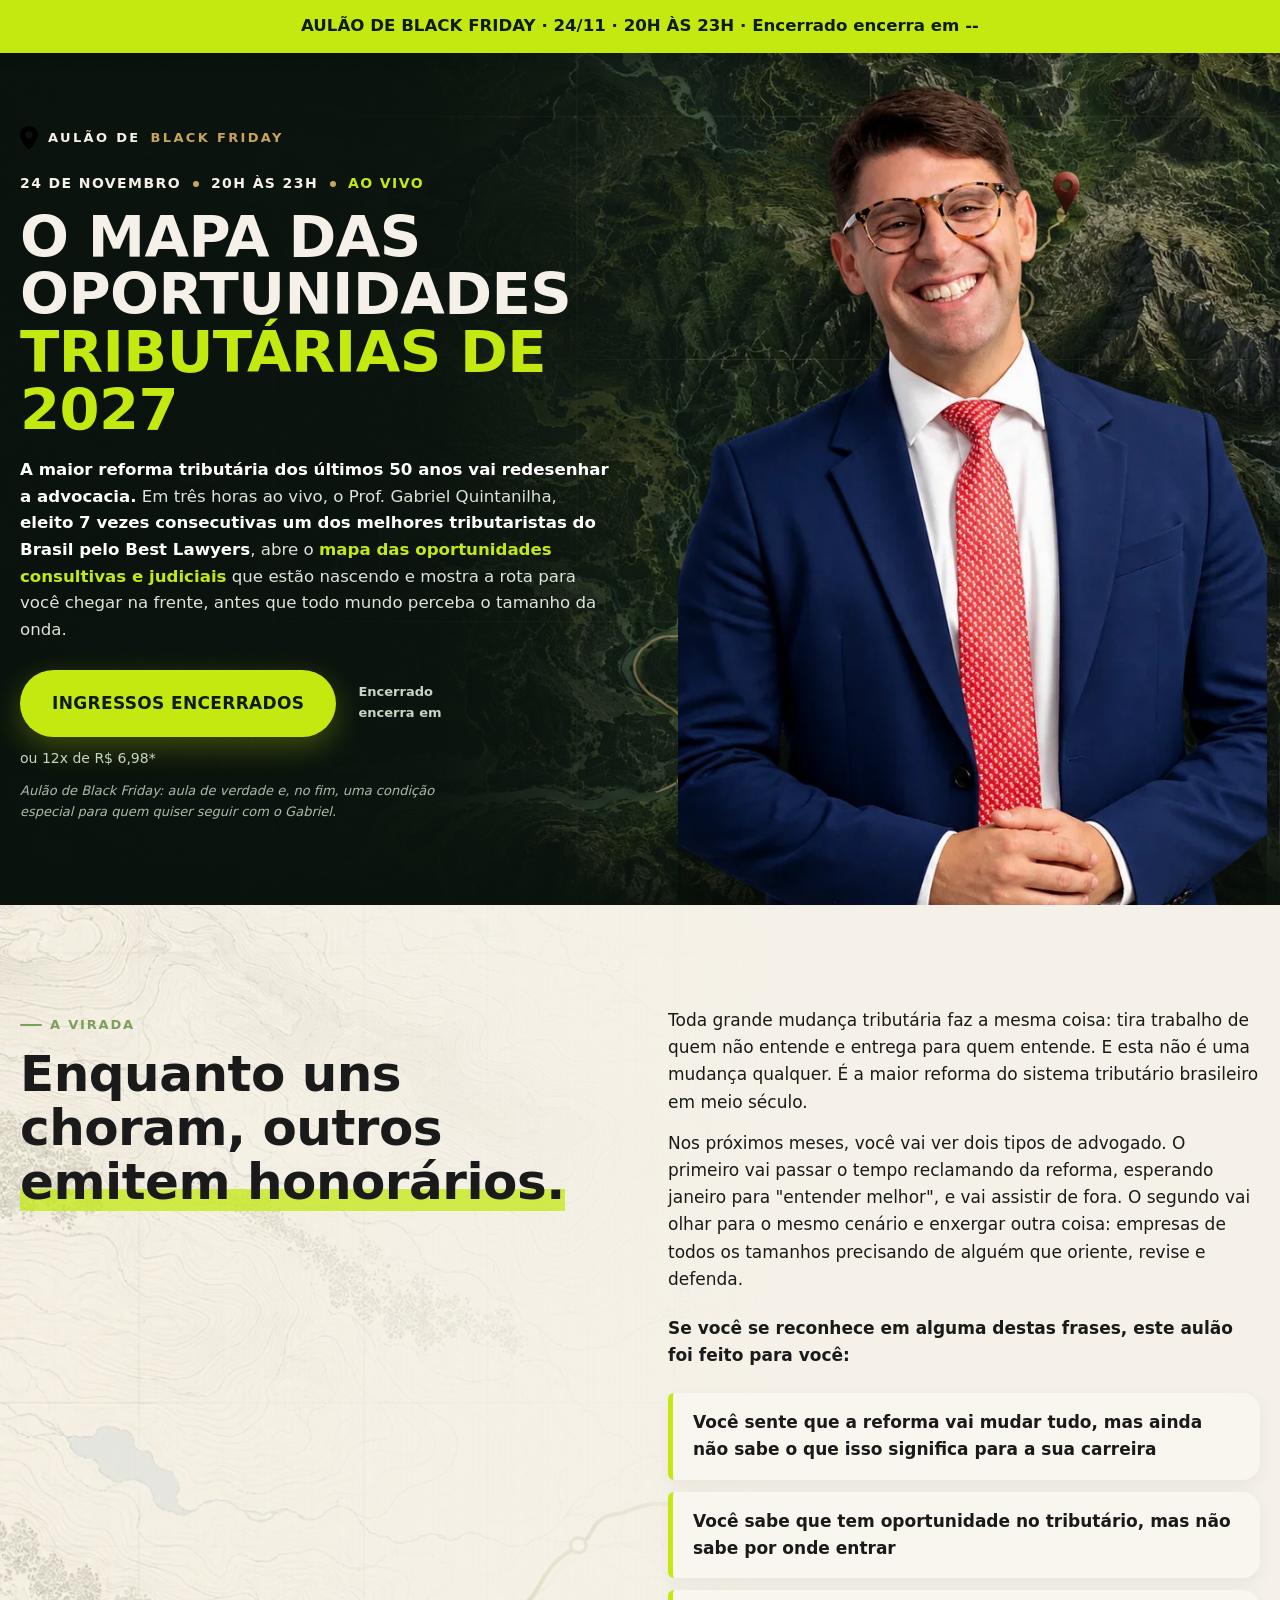
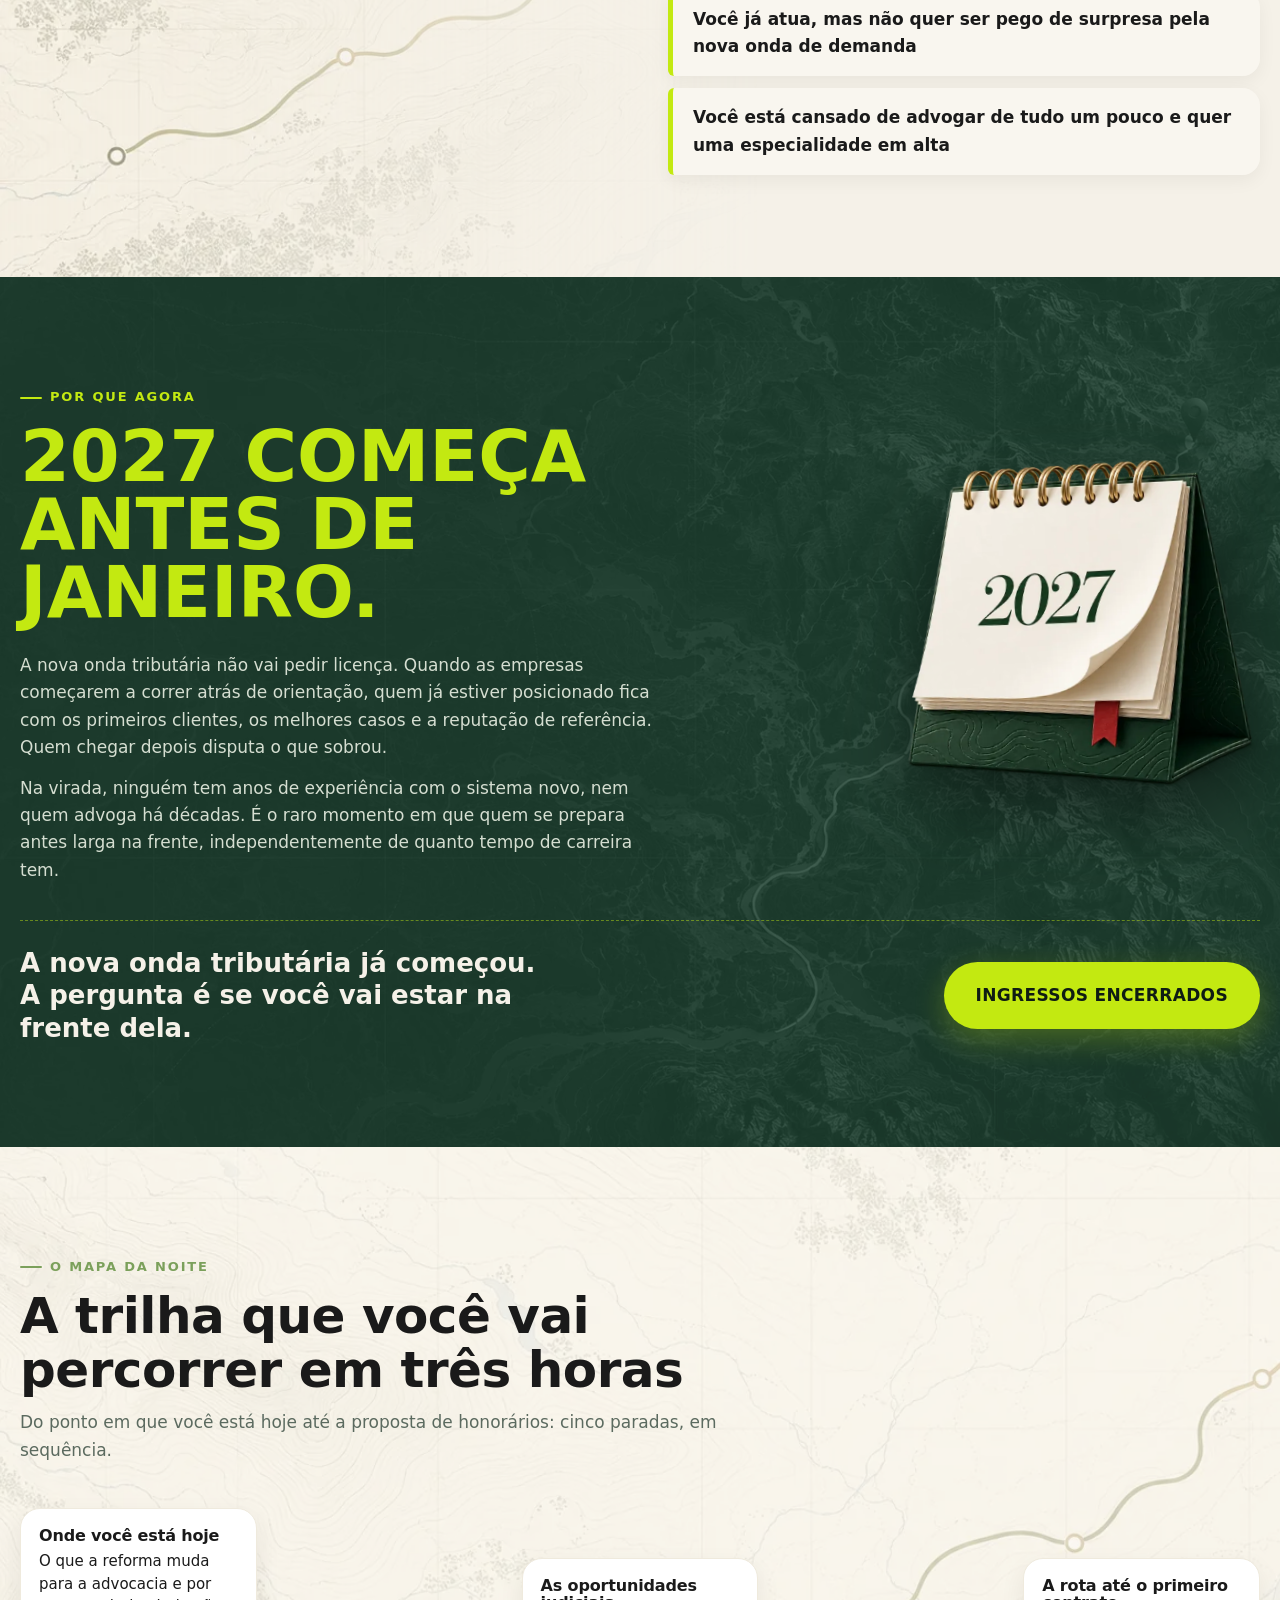
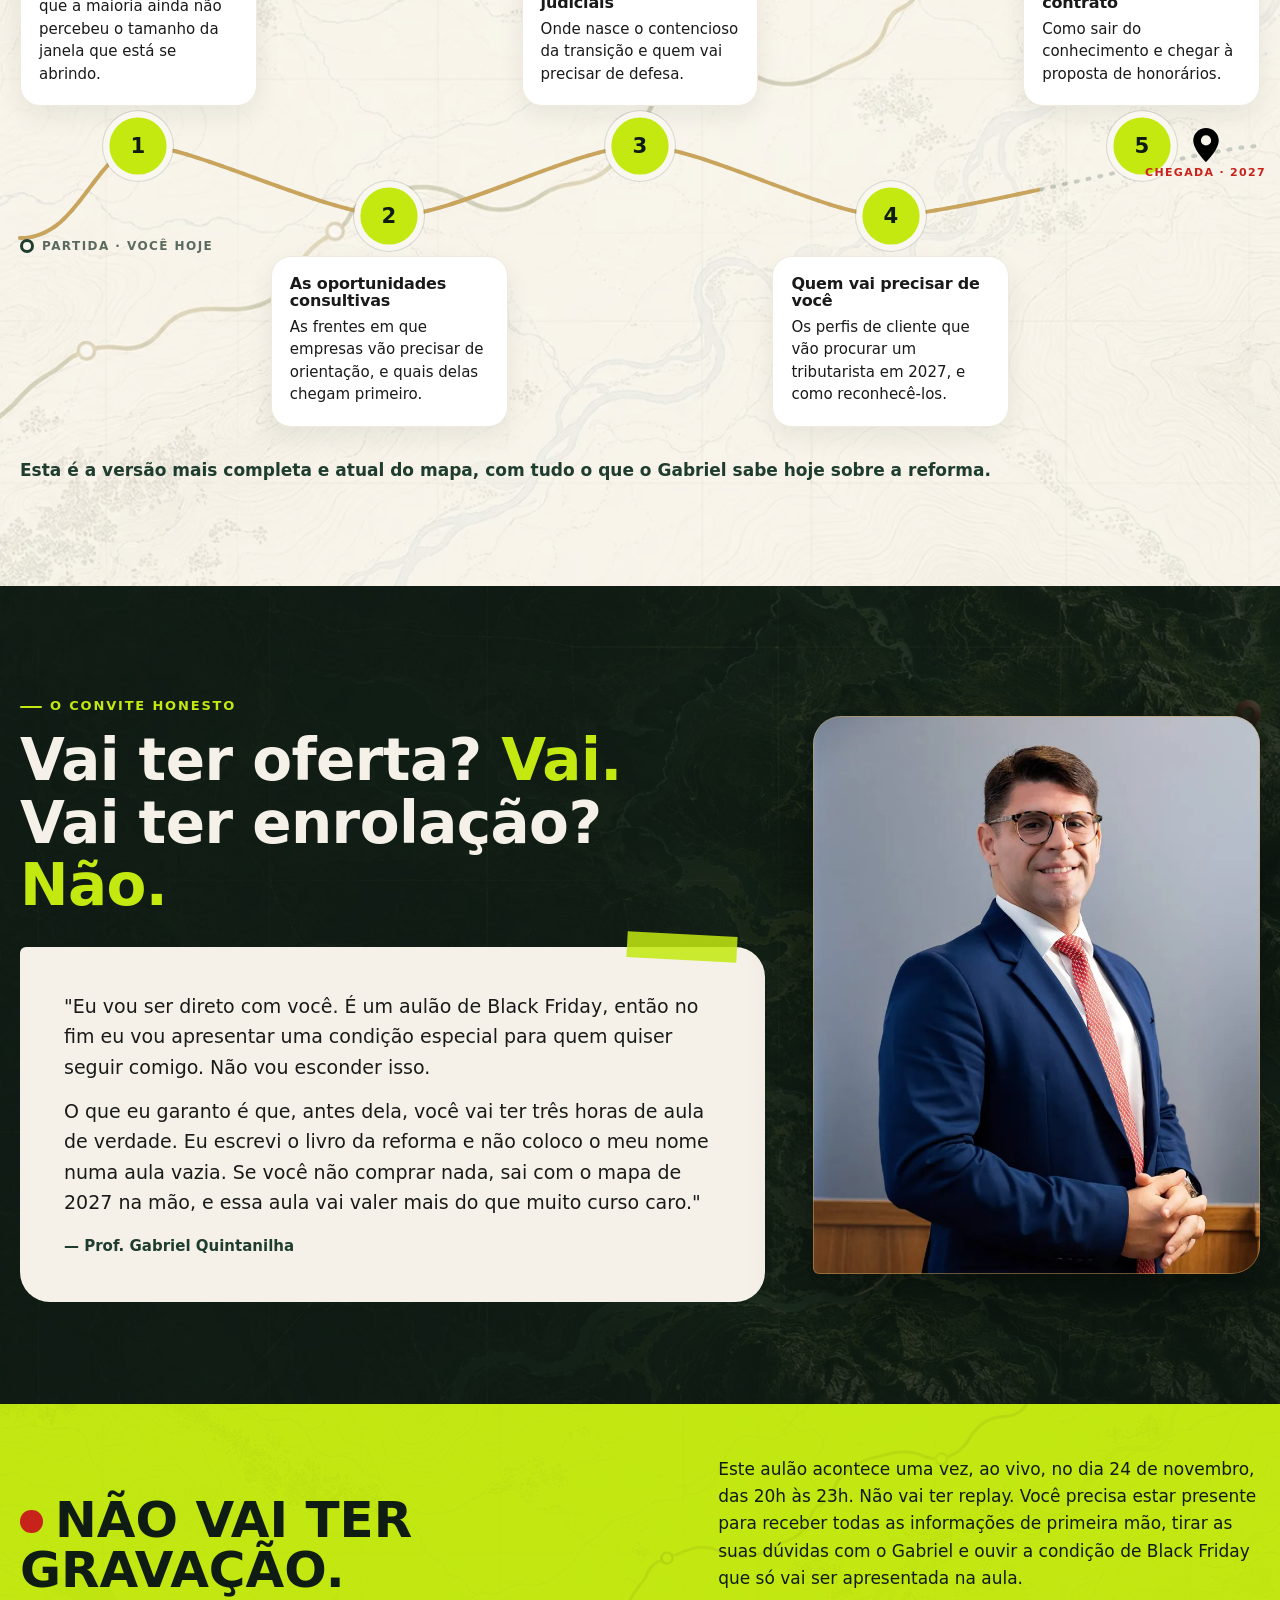
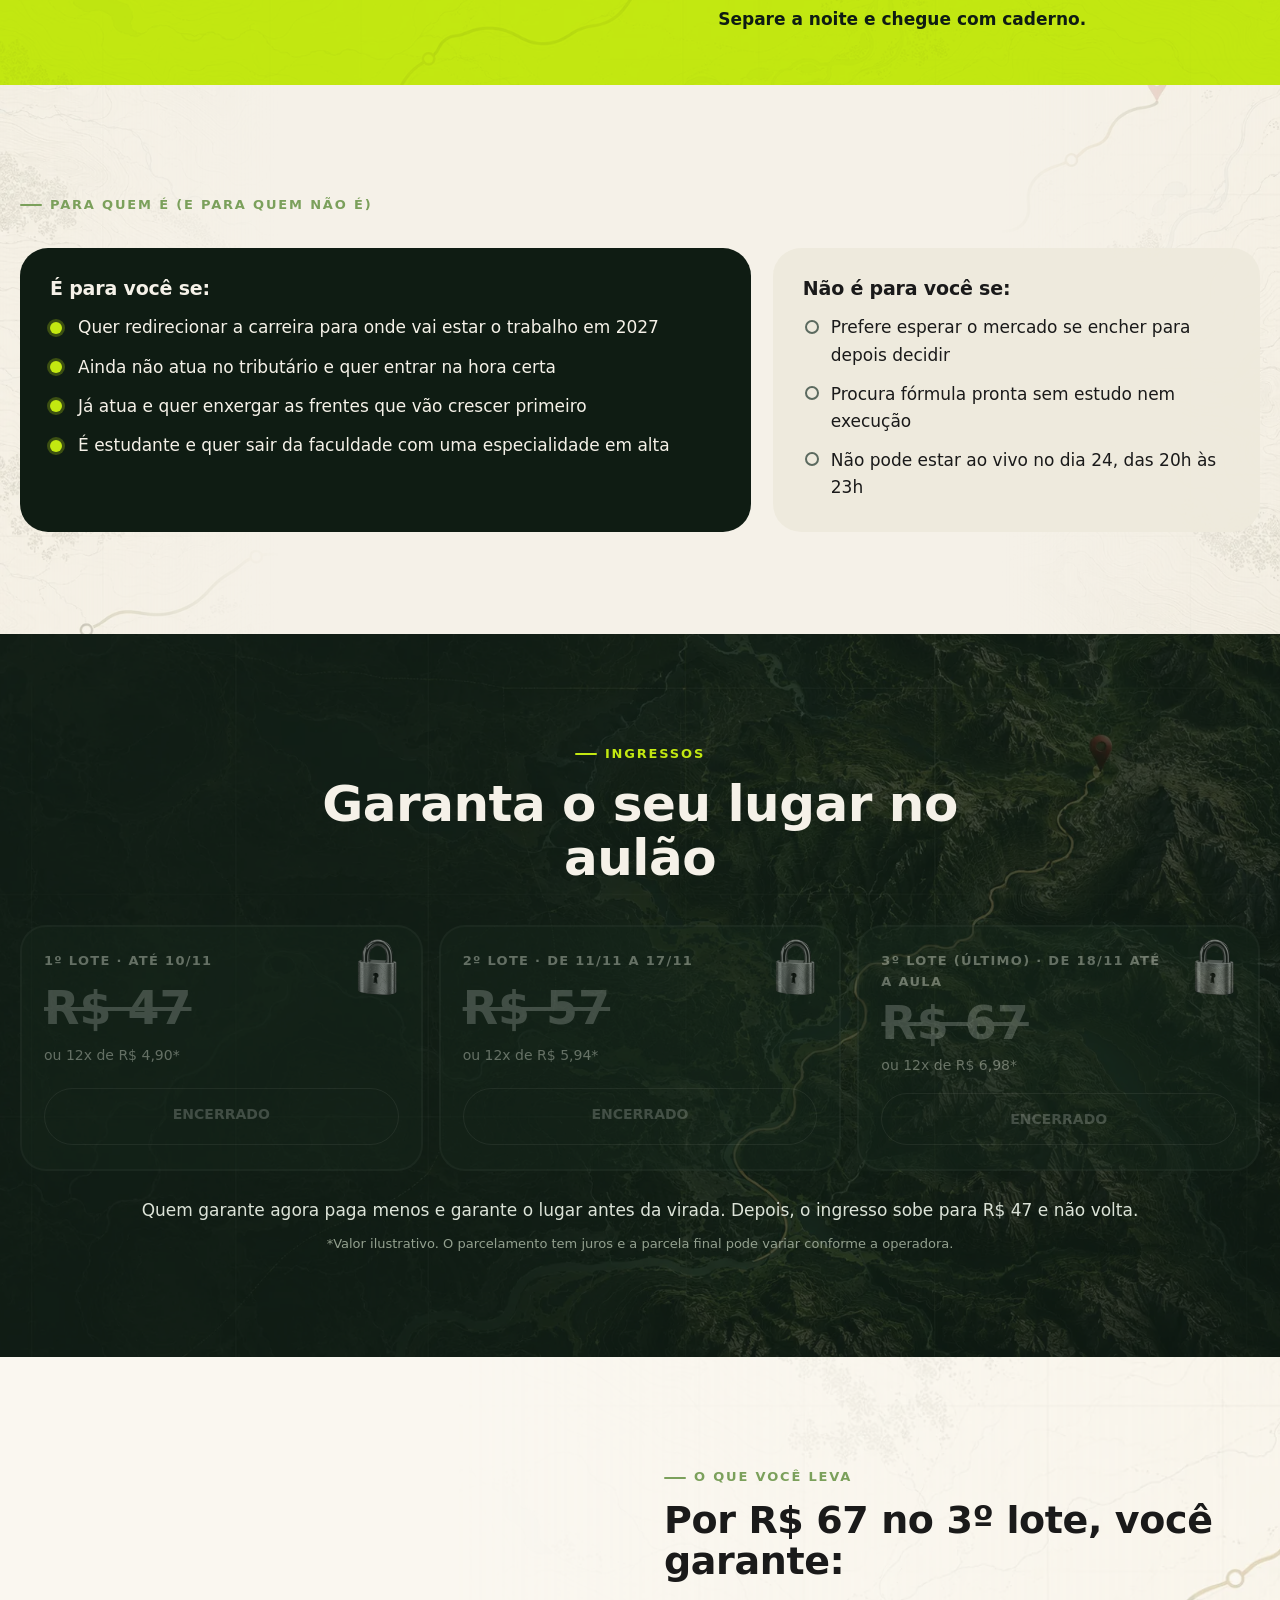
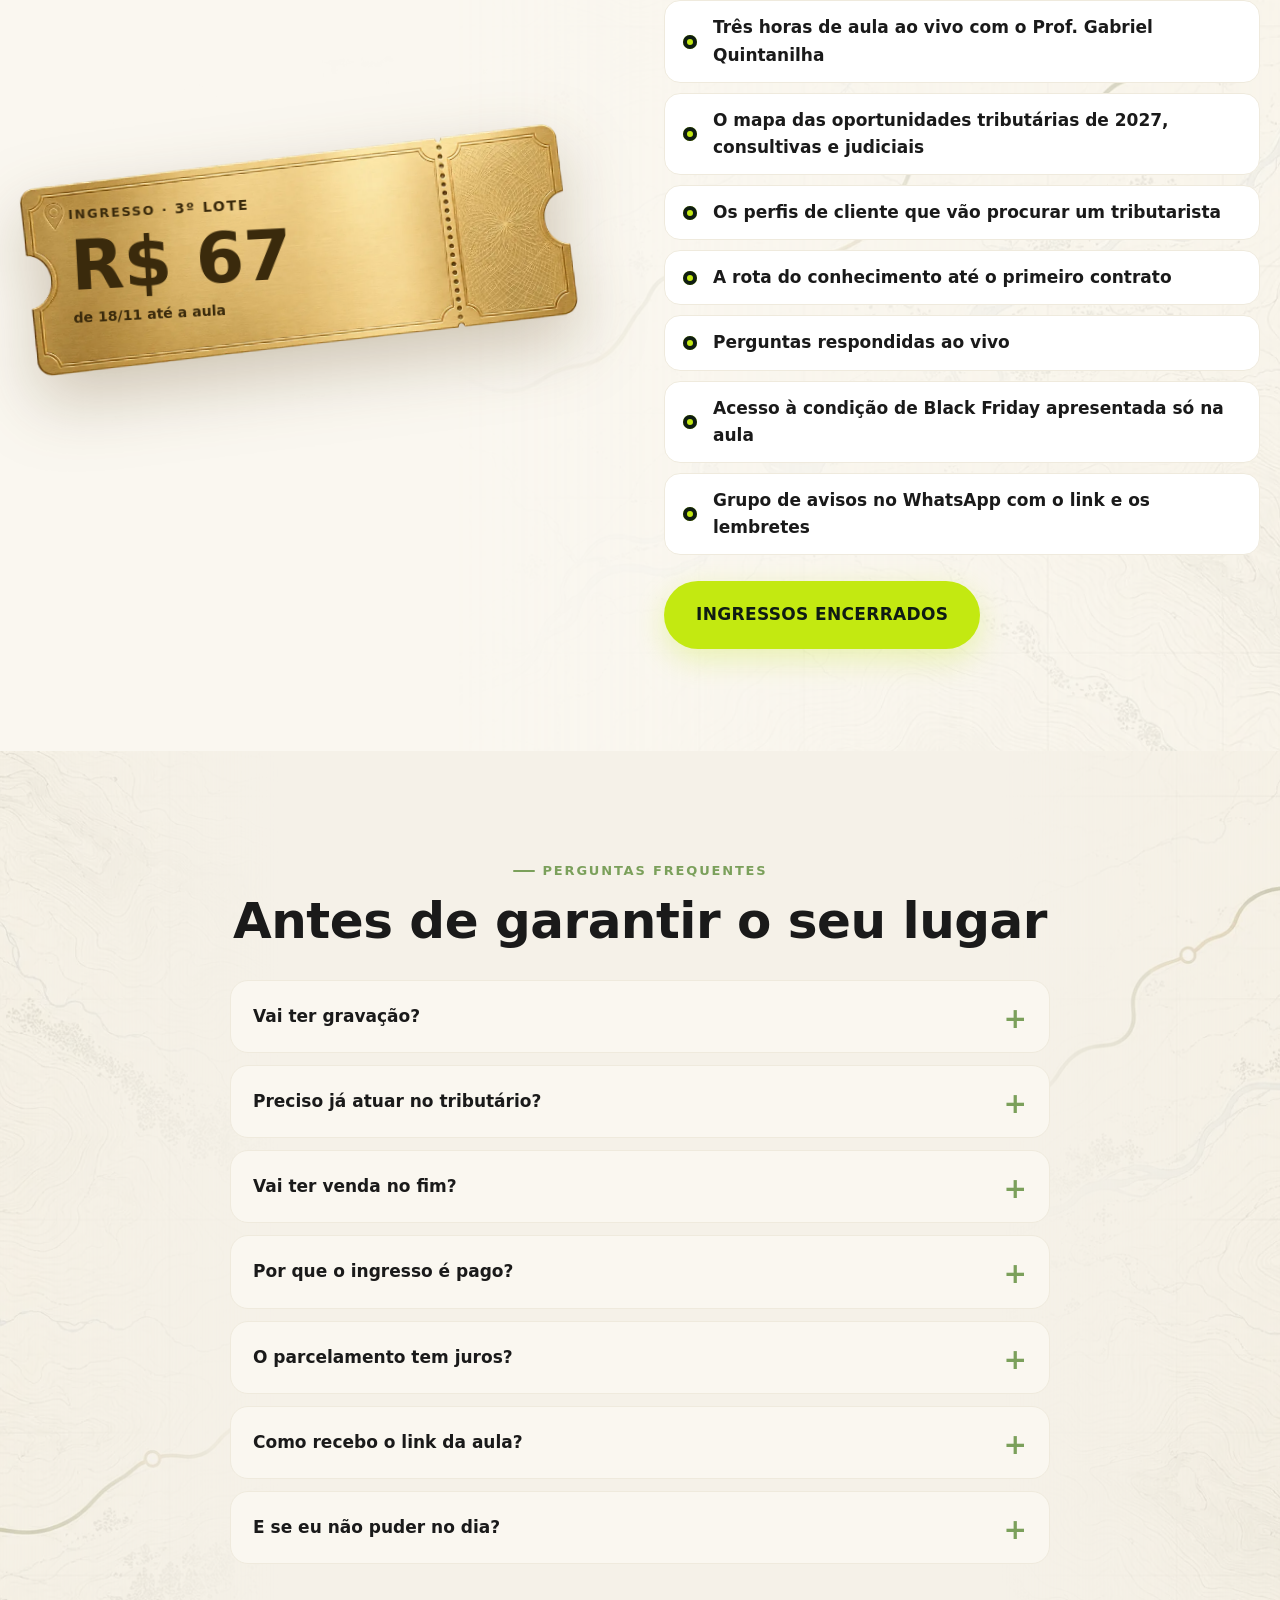
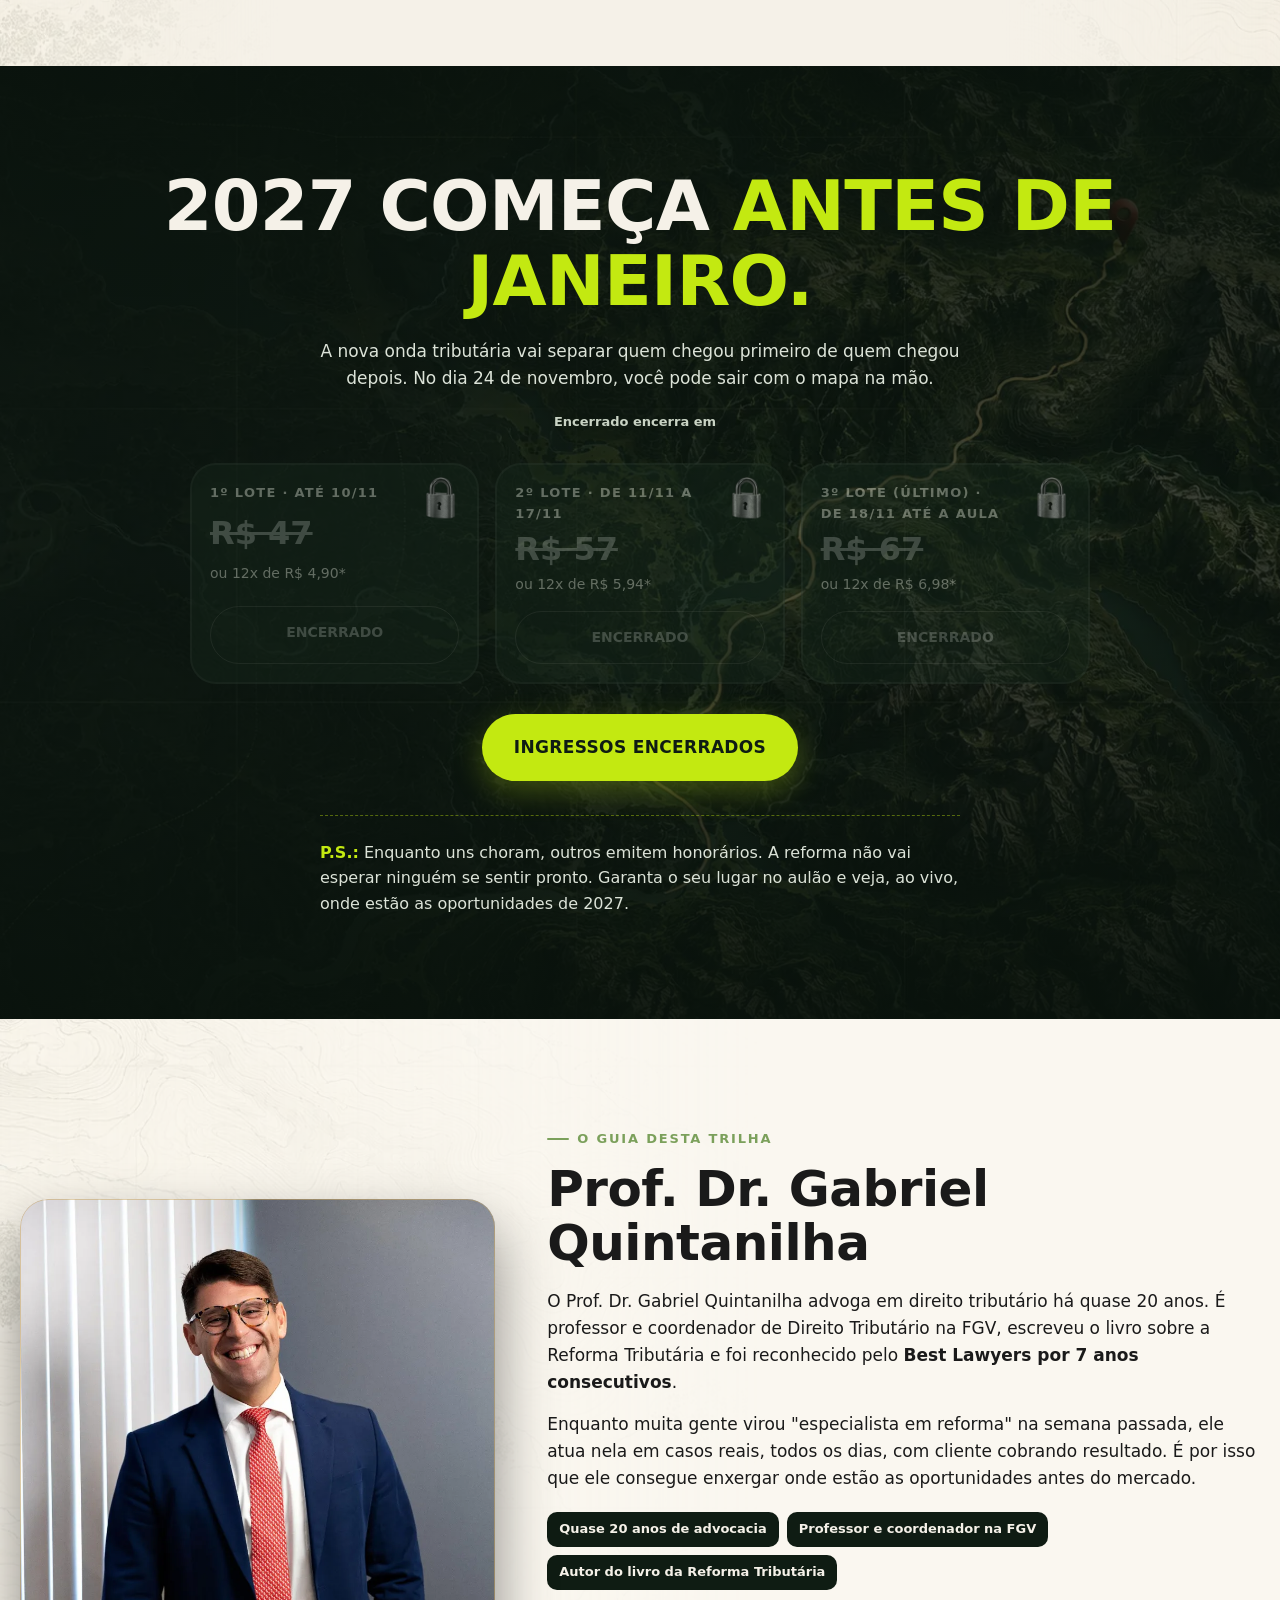
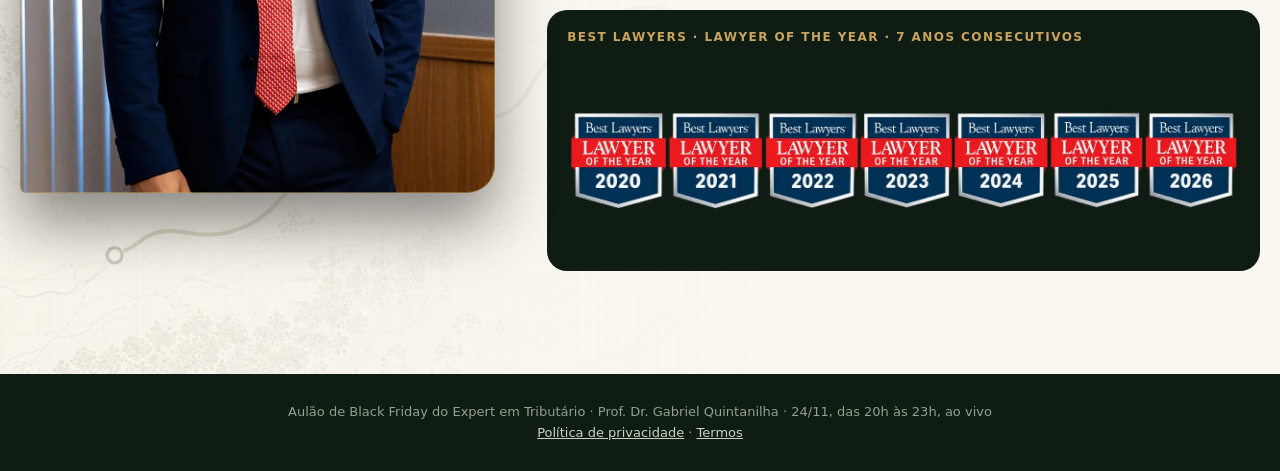
==== commit f5c37cdd: "Publica index.html" ====
--- a/index.html
+++ b/index.html
@@ -13,7 +13,7 @@
 <link rel="preconnect" href="https://fonts.gstatic.com" crossorigin>
 <link rel="stylesheet" href="https://fonts.googleapis.com/css2?family=Quicksand:wght@600;700&family=Nunito:ital,wght@0,400;0,600;0,700;0,800;1,400&family=Unbounded:wght@600;700;800;900&display=swap">
 <link rel="preload" as="image" href="assets/mapa-escuro.webp">
-<link rel="stylesheet" href="style.css?v=6">
+<link rel="stylesheet" href="style.css?v=8">
 <!-- Pixel da Meta / Google Tag: inserir aqui quando houver os IDs -->
 </head>
 <body>
@@ -247,7 +247,7 @@
 
 <div class="mcta"><a class="btn" data-cta="" href="#ingressos">Garantir meu ingresso</a></div>
 
-<script src="config.js?v=6"></script>
-<script src="app.js?v=6"></script>
+<script src="config.js?v=8"></script>
+<script src="app.js?v=8"></script>
 </body>
 </html>
--- a/style.css
+++ b/style.css
@@ -283,3 +283,34 @@
 .agenda-btns a{text-decoration:none;font-family:var(--f-t);font-weight:800;font-size:14px;text-transform:uppercase;border-radius:999px;padding:15px 22px;background:var(--lima);color:var(--noite)}
 .agenda-btns a+a{background:transparent;color:var(--lima);border:2px solid var(--lima)}
 @media (max-width:980px){.recado,.agenda-grid{grid-template-columns:1fr}.recado .foto-moldura{max-width:260px}.agenda .cal{max-width:260px}}
+
+/* v5 — hero com o Gabriel ocupando a dobra inteira */
+.hero{position:relative;overflow:hidden;min-height:min(calc(100vh - 48px),880px);display:flex;align-items:center;background:
+  linear-gradient(90deg,rgba(9,18,12,.97) 0%,rgba(9,18,12,.9) 34%,rgba(9,18,12,.35) 58%,rgba(9,18,12,.1) 100%),
+  url(assets/mapa-escuro.webp) right top/cover no-repeat var(--noite)}
+.hero .wrap{width:min(var(--w),100% - 32px)}
+.hero-grid{display:block;position:static}
+.hero-copy{max-width:640px;padding:40px 0 48px;position:relative;z-index:2}
+.hero-photo{position:absolute;right:max(1%,calc((100vw - var(--w))/2 - 30px));top:0;bottom:0;width:min(46vw,600px);overflow:hidden;z-index:1;display:block;align-self:stretch;justify-self:stretch}
+.hero-photo img{position:absolute;left:50%;top:26px;transform:translateX(-50%);height:142%;width:auto;max-width:none;max-height:none;filter:drop-shadow(0 30px 40px rgba(0,0,0,.5))}
+.hero .lead strong{color:#fff;font-weight:800}
+.hero .lead em{font-style:normal;color:var(--lima);font-weight:700}
+.chegada-hero{position:absolute;right:max(2%,calc((100vw - var(--w))/2 - 10px));top:22px;z-index:2;display:flex;flex-direction:column;align-items:center;gap:4px;font-family:var(--f-s);font-weight:700;font-size:11px;letter-spacing:.12em;text-transform:uppercase;color:#fff;text-shadow:0 2px 6px rgba(0,0,0,.6)}
+.chegada-hero .pin-ico{width:30px;height:40px;filter:drop-shadow(0 6px 10px rgba(0,0,0,.5));animation:bob 2.4s ease-in-out infinite}
+.chegada-hero .pin-ico path{fill:var(--pin)}
+@keyframes bob{50%{transform:translateY(-5px)}}
+@media (max-width:980px){
+  .hero{display:block;min-height:0;position:relative;background:linear-gradient(180deg,rgba(9,18,12,.96) 0%,rgba(9,18,12,.86) 48%,rgba(9,18,12,.2) 100%),url(assets/mapa-escuro.webp) 80% top/cover no-repeat var(--noite)}
+  .hero-copy{max-width:none;padding:28px 0 8px}
+  .hero-photo{position:relative;right:auto;width:100%;height:clamp(380px,105vw,560px);margin-top:10px}
+  .hero-photo img{top:12px;height:150%}
+  .chegada-hero{top:auto;bottom:calc(clamp(380px,105vw,560px) - 50px);right:16px}
+}
+@media (max-width:980px){
+  .hero{background:linear-gradient(180deg,rgba(9,18,12,.25) 0%,rgba(9,18,12,.55) 30%,rgba(9,18,12,.96) 48%,rgba(9,18,12,.98) 100%),url(assets/mapa-escuro.webp) 85% top/auto 520px no-repeat var(--noite)}
+  .hero-grid{display:flex;flex-direction:column}
+  .hero-photo{order:-1;position:relative;right:auto;width:auto;height:clamp(330px,92vw,460px);margin:0 -16px -120px;align-self:stretch}
+  .hero-photo::after{content:"";position:absolute;left:0;right:0;bottom:0;height:55%;background:linear-gradient(transparent,rgba(9,18,12,.92) 75%,#0F1C13);z-index:1}
+  .hero-photo img{top:14px;height:170%}
+  .hero-copy{padding:0 0 28px}
+}
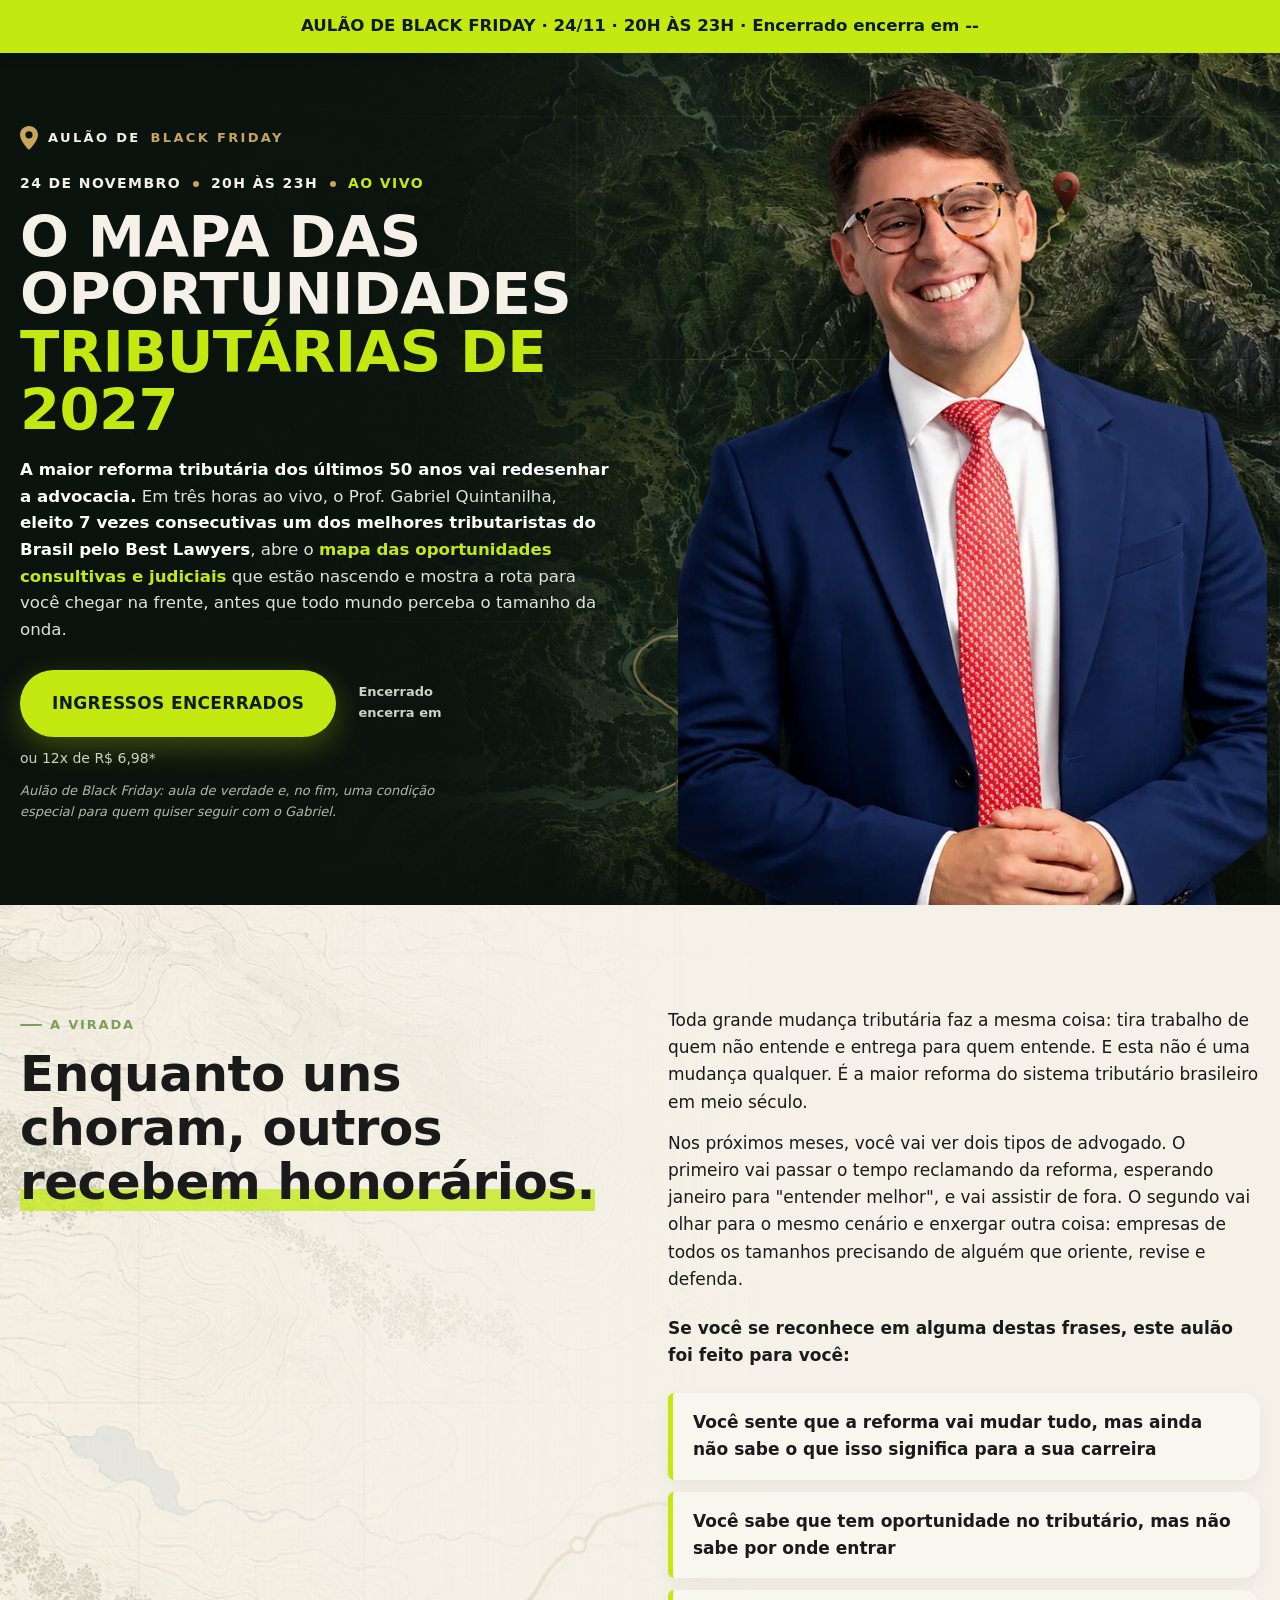
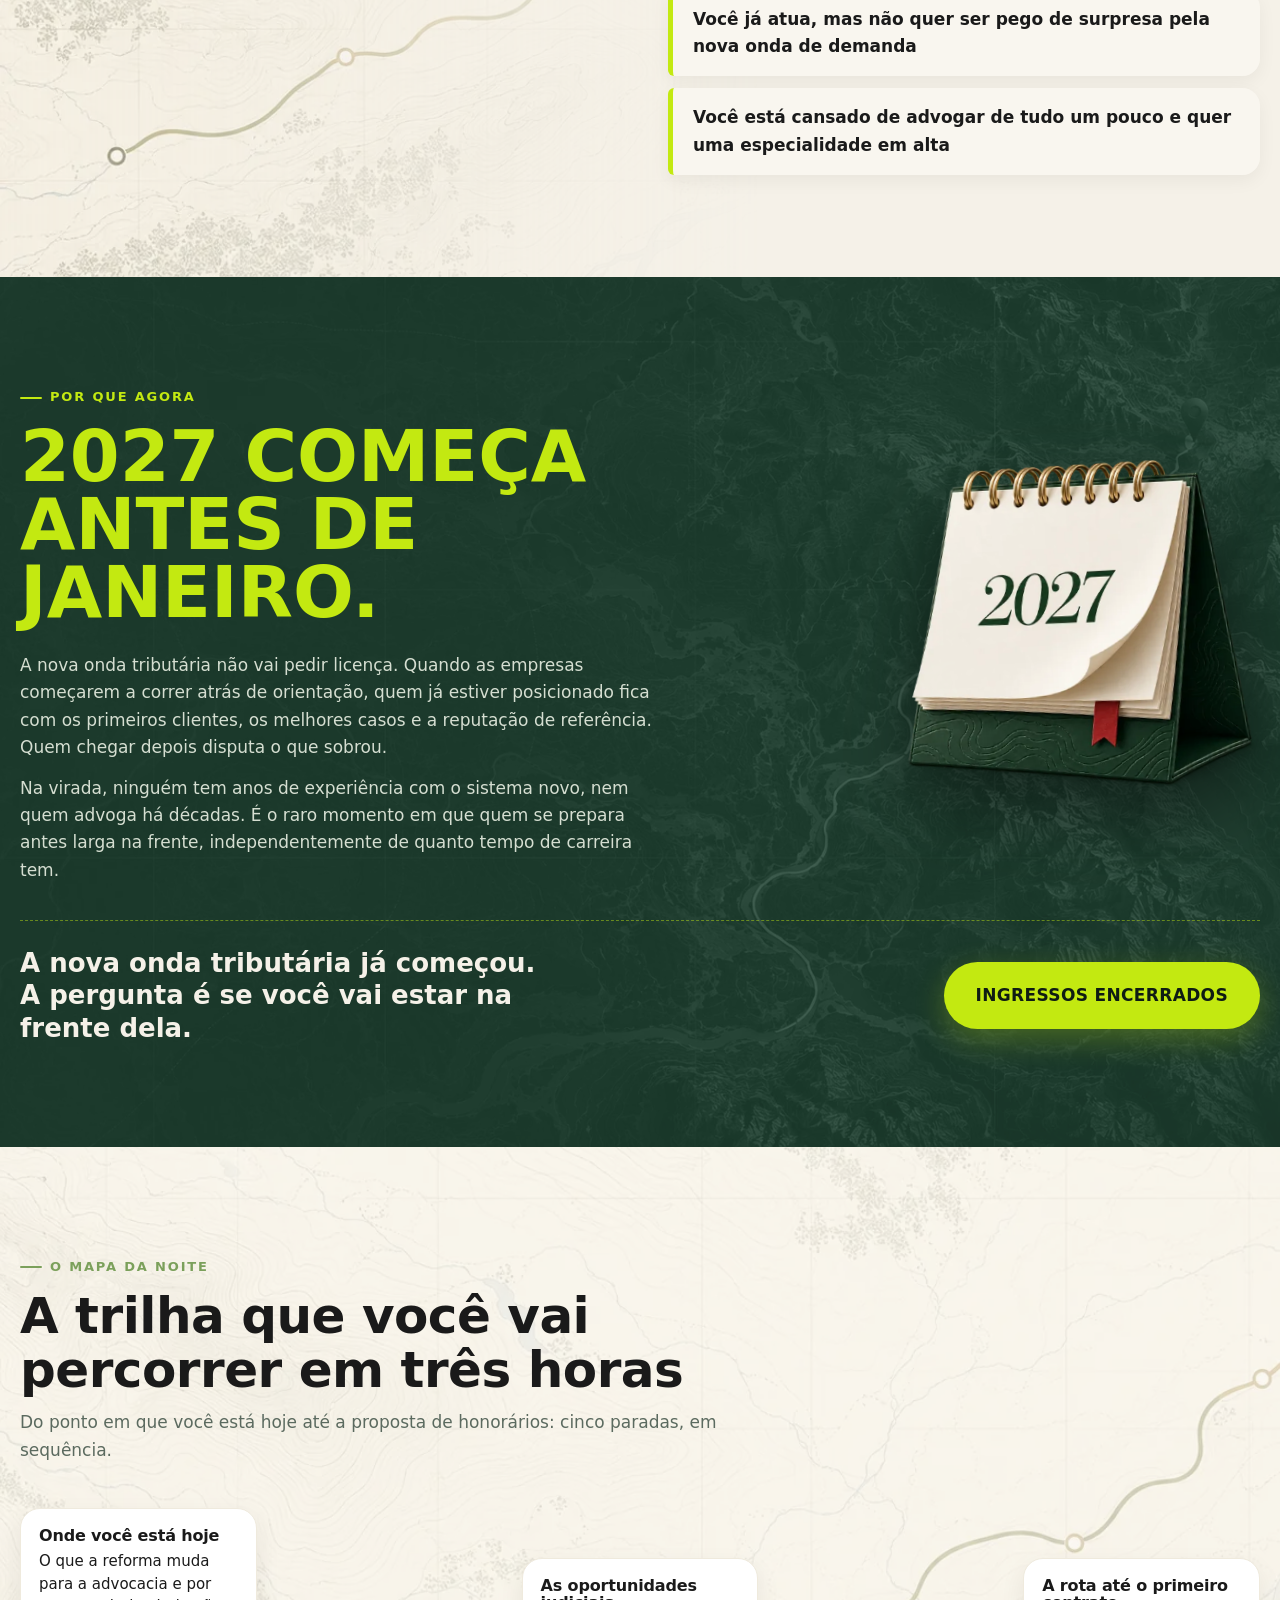
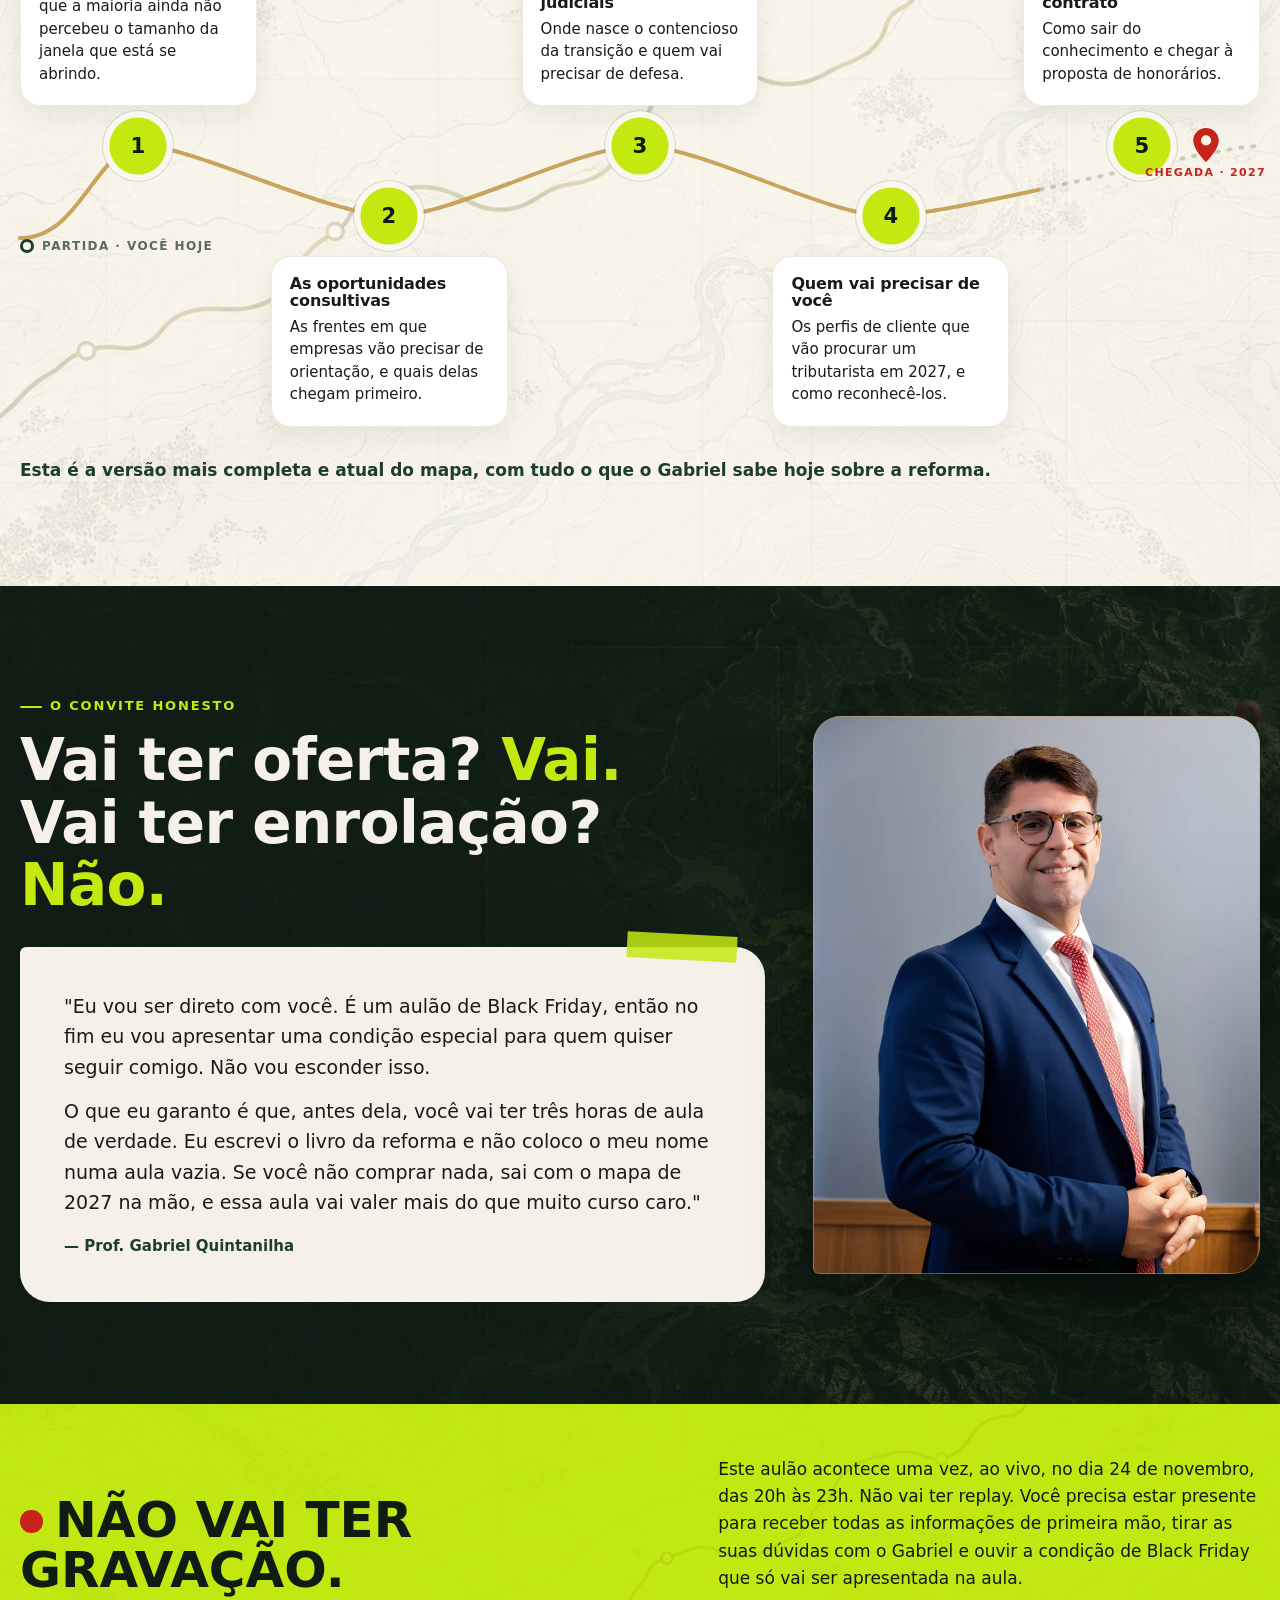
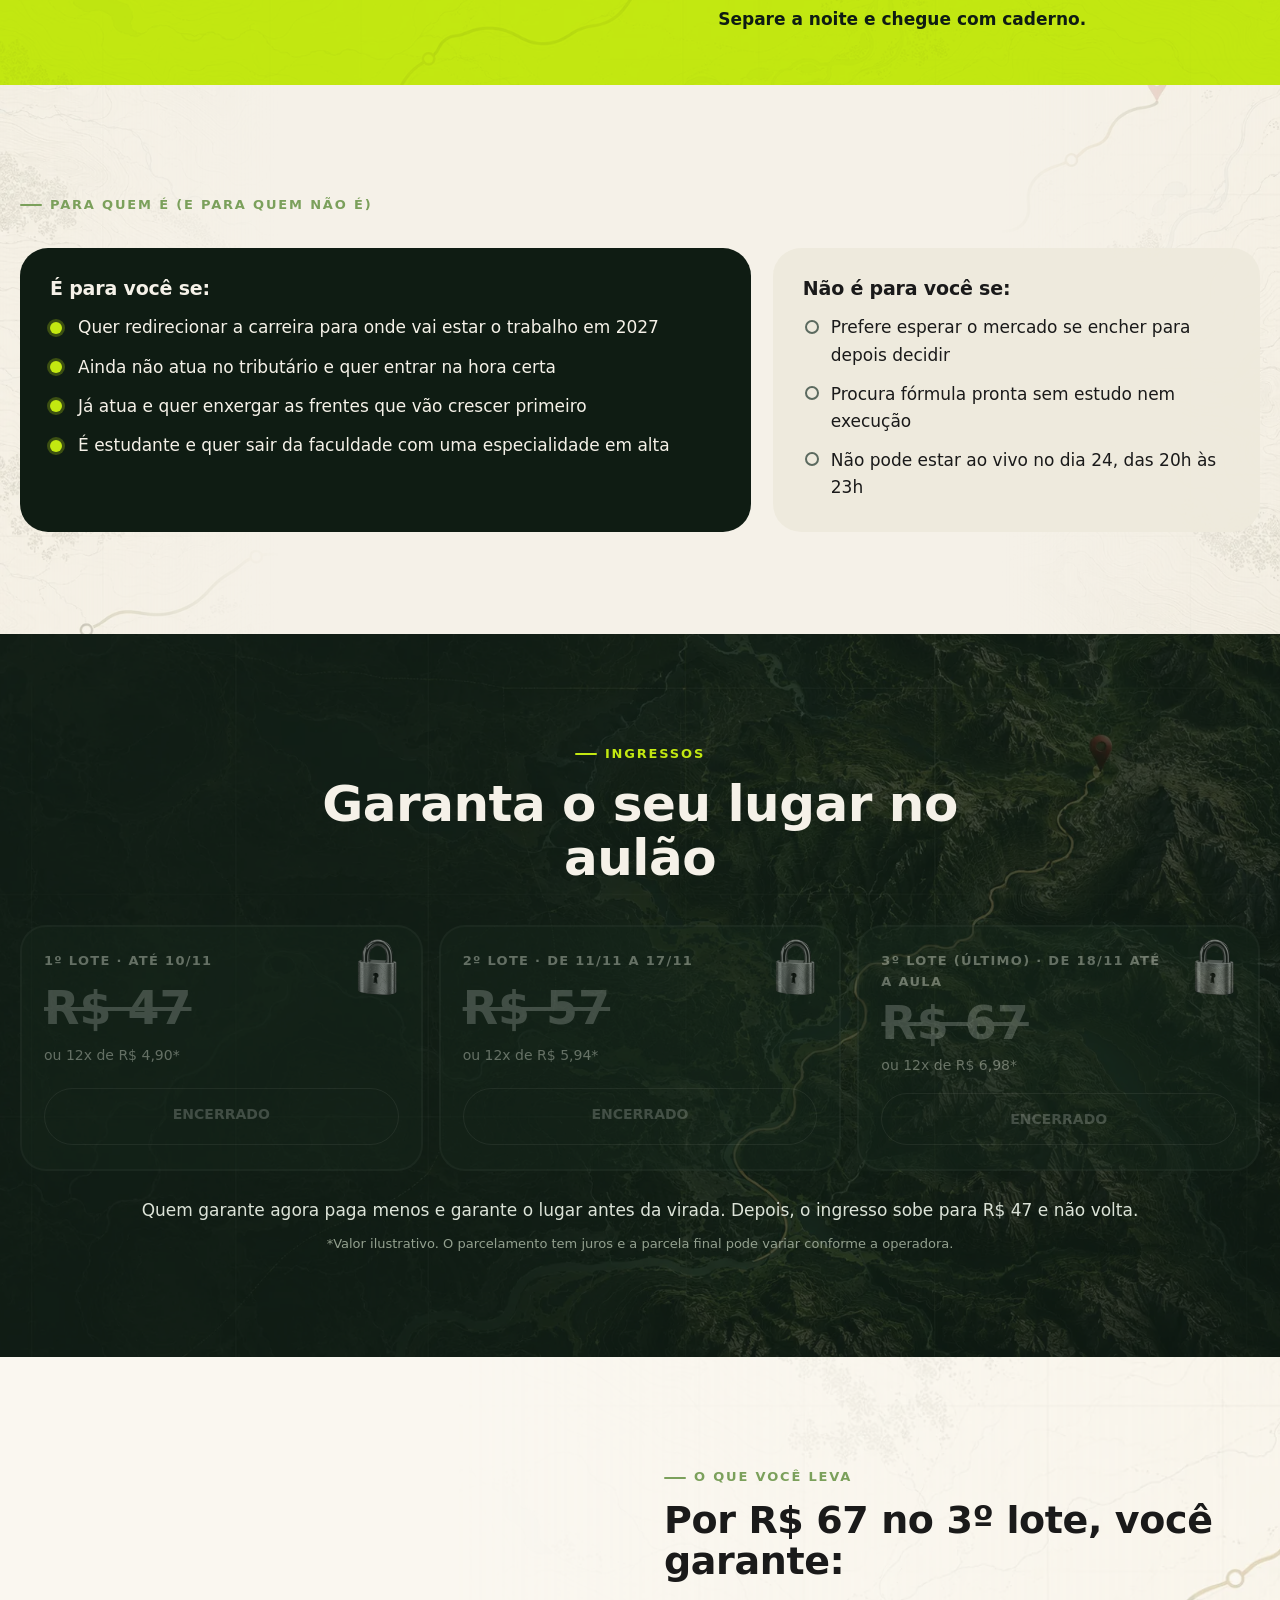
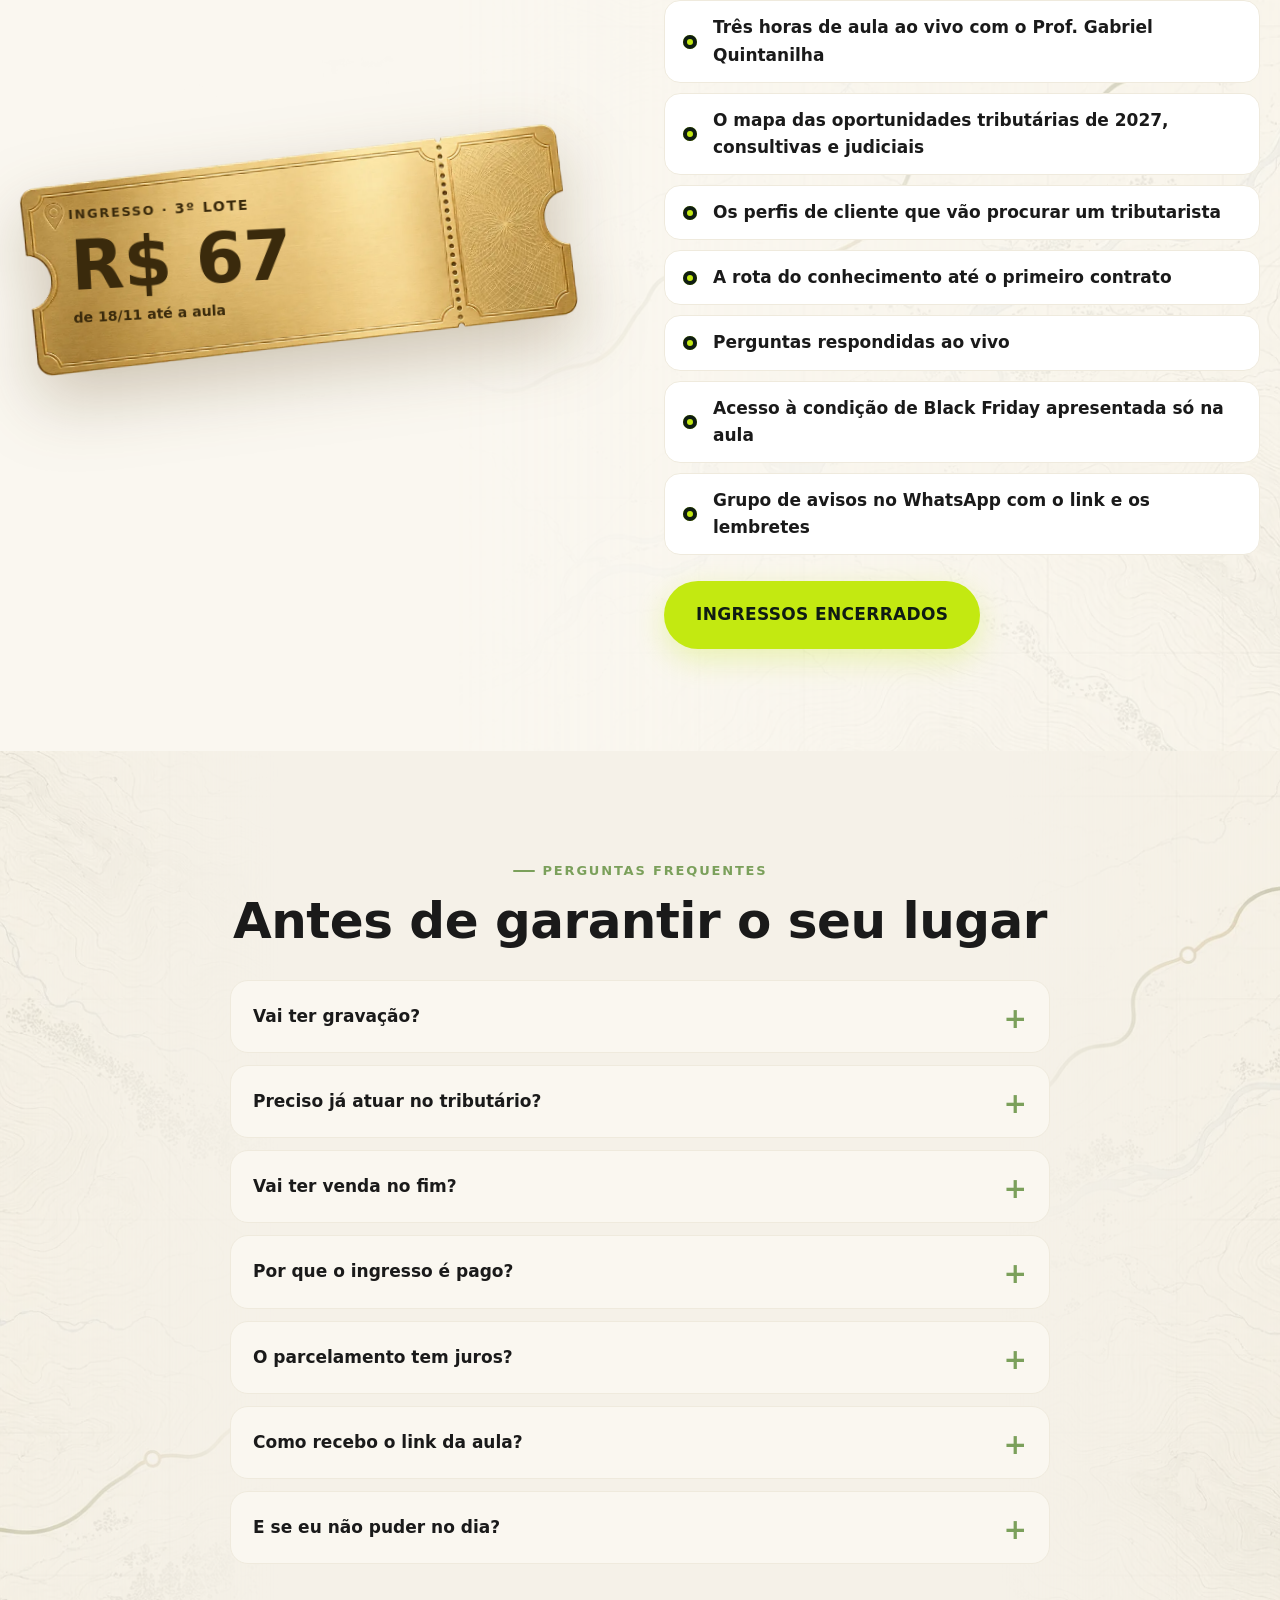
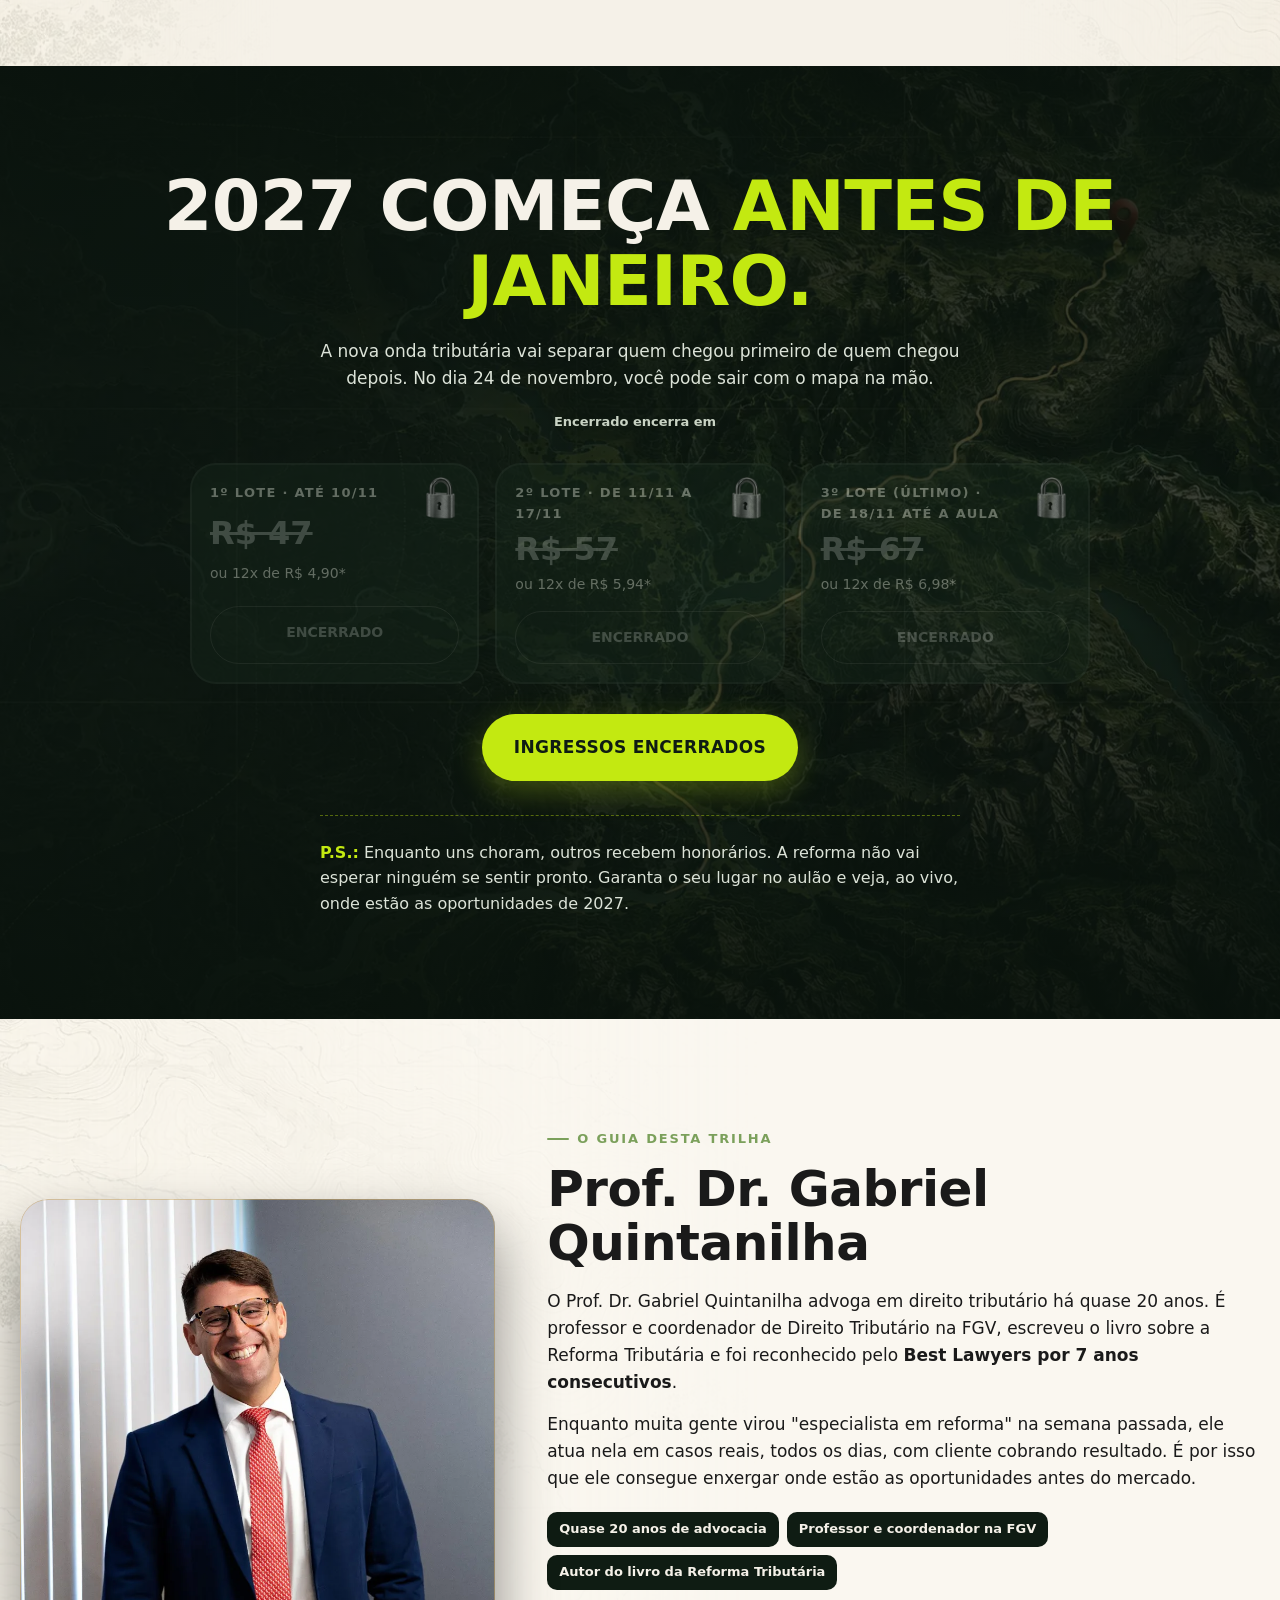
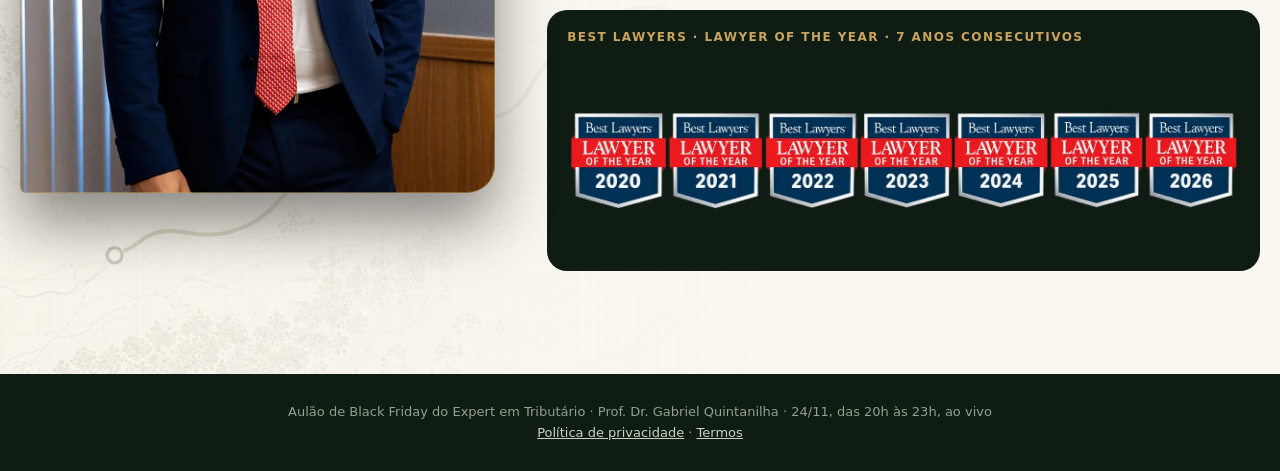
==== commit 43f93efb: "Publica index.html" ====
--- a/index.html
+++ b/index.html
@@ -48,7 +48,7 @@
   <div class="wrap split">
     <div>
       <span class="eyebrow">A virada</span>
-      <h2 style="margin-top:12px">Enquanto uns choram, outros <span>emitem honorários.</span></h2>
+      <h2 style="margin-top:12px">Enquanto uns choram, outros <span>recebem honorários.</span></h2>
     </div>
     <div>
       <p>Toda grande mudança tributária faz a mesma coisa: tira trabalho de quem não entende e entrega para quem entende. E esta não é uma mudança qualquer. É a maior reforma do sistema tributário brasileiro em meio século.</p>
@@ -222,7 +222,7 @@
     <div class="timer"><span><span data-lote-atual>1º lote</span> encerra em</span><div class="t" data-timer></div></div>
     <div class="lotes" data-lotes></div>
     <a class="btn" data-cta="Garantir meu ingresso" href="#ingressos">Garantir meu ingresso</a>
-    <p class="ps"><b>P.S.:</b> Enquanto uns choram, outros emitem honorários. A reforma não vai esperar ninguém se sentir pronto. Garanta o seu lugar no aulão e veja, ao vivo, onde estão as oportunidades de 2027.</p>
+    <p class="ps"><b>P.S.:</b> Enquanto uns choram, outros recebem honorários. A reforma não vai esperar ninguém se sentir pronto. Garanta o seu lugar no aulão e veja, ao vivo, onde estão as oportunidades de 2027.</p>
   </div>
 </section>
 
--- a/style.css
+++ b/style.css
@@ -314,3 +314,9 @@
   .hero-photo img{top:14px;height:170%}
   .hero-copy{padding:0 0 28px}
 }
+/* v7 — obrigado: rota de 3 paradas */
+.rota.tres{grid-template-columns:repeat(3,1fr);column-gap:28px}
+.rota.tres .marco-ext.chegada{grid-column:3}
+.btn.mini{font-size:12px;padding:11px 16px;margin-top:12px;box-shadow:none}
+.rota.tres .parada .c{padding:20px 22px 22px}
+.marco-ext.chegada .pin-ico{fill:var(--pin)}.marca .pin-ico{fill:var(--ouro)}
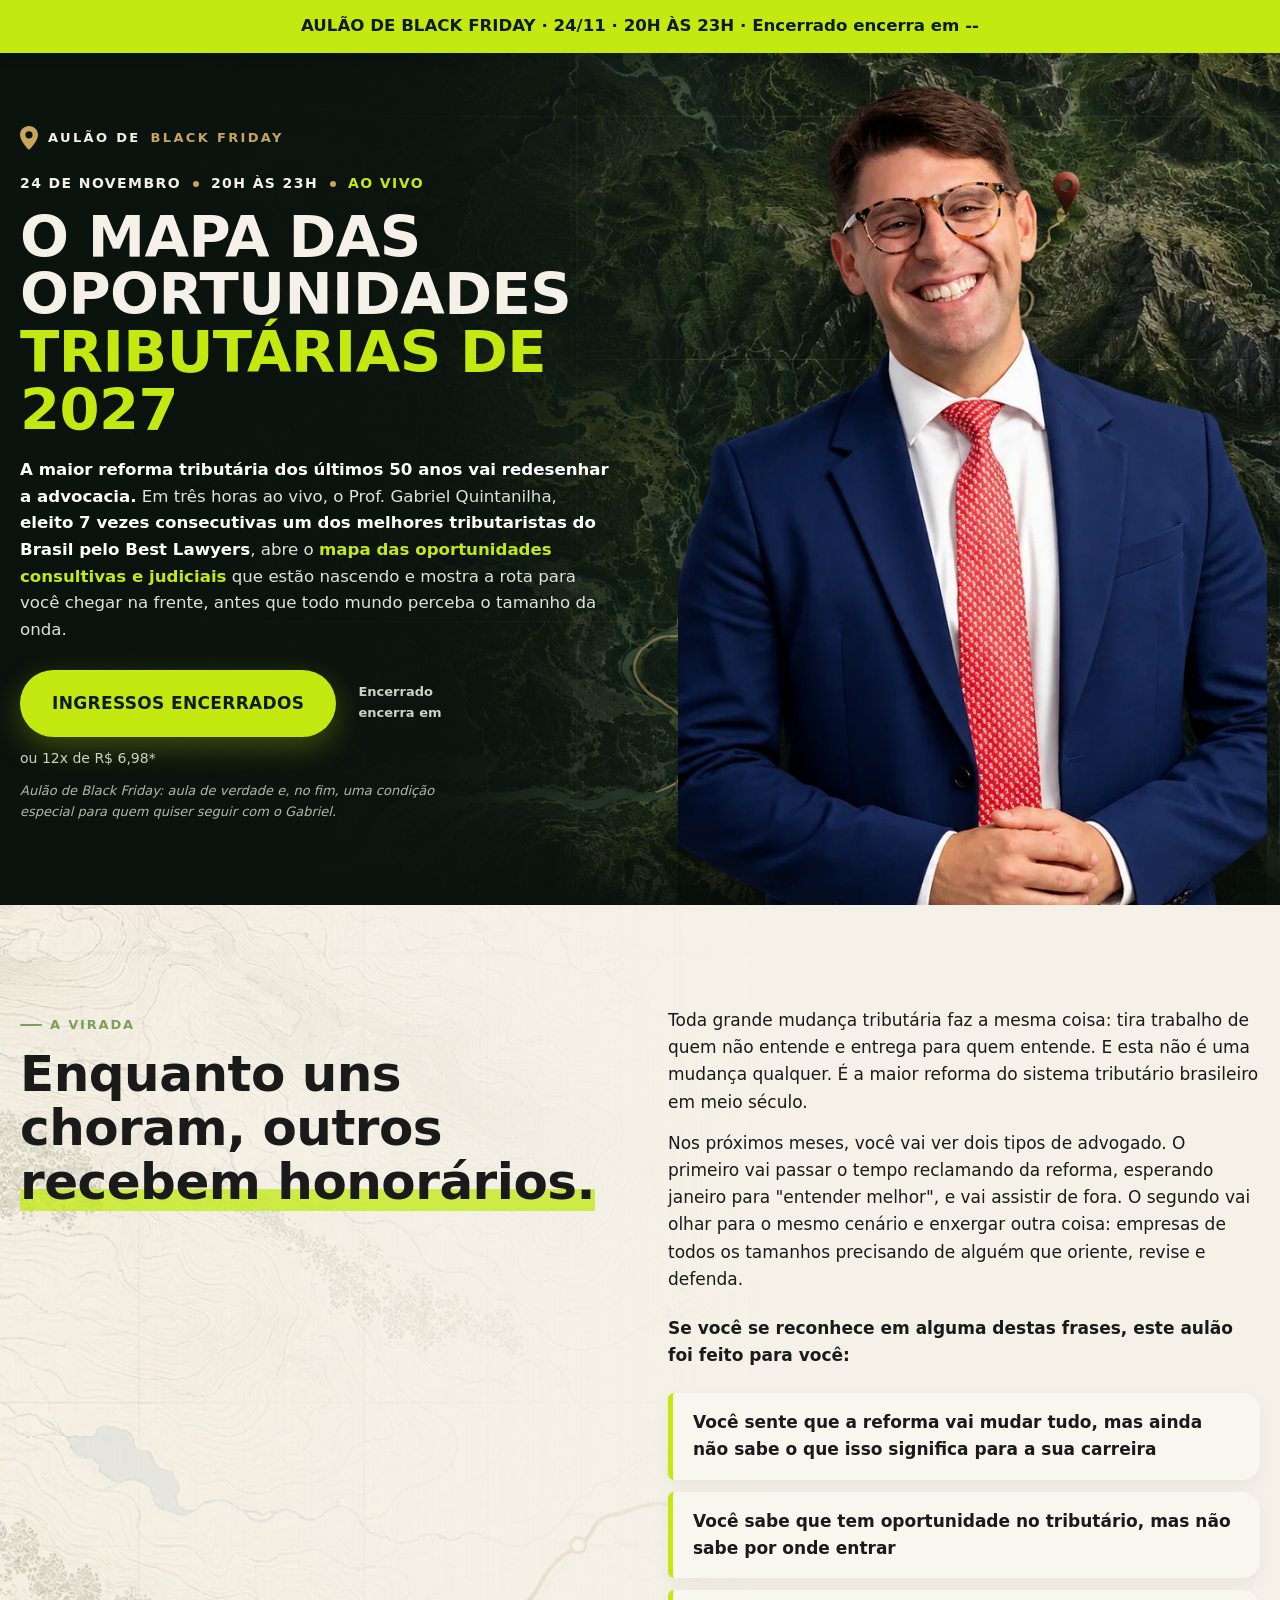
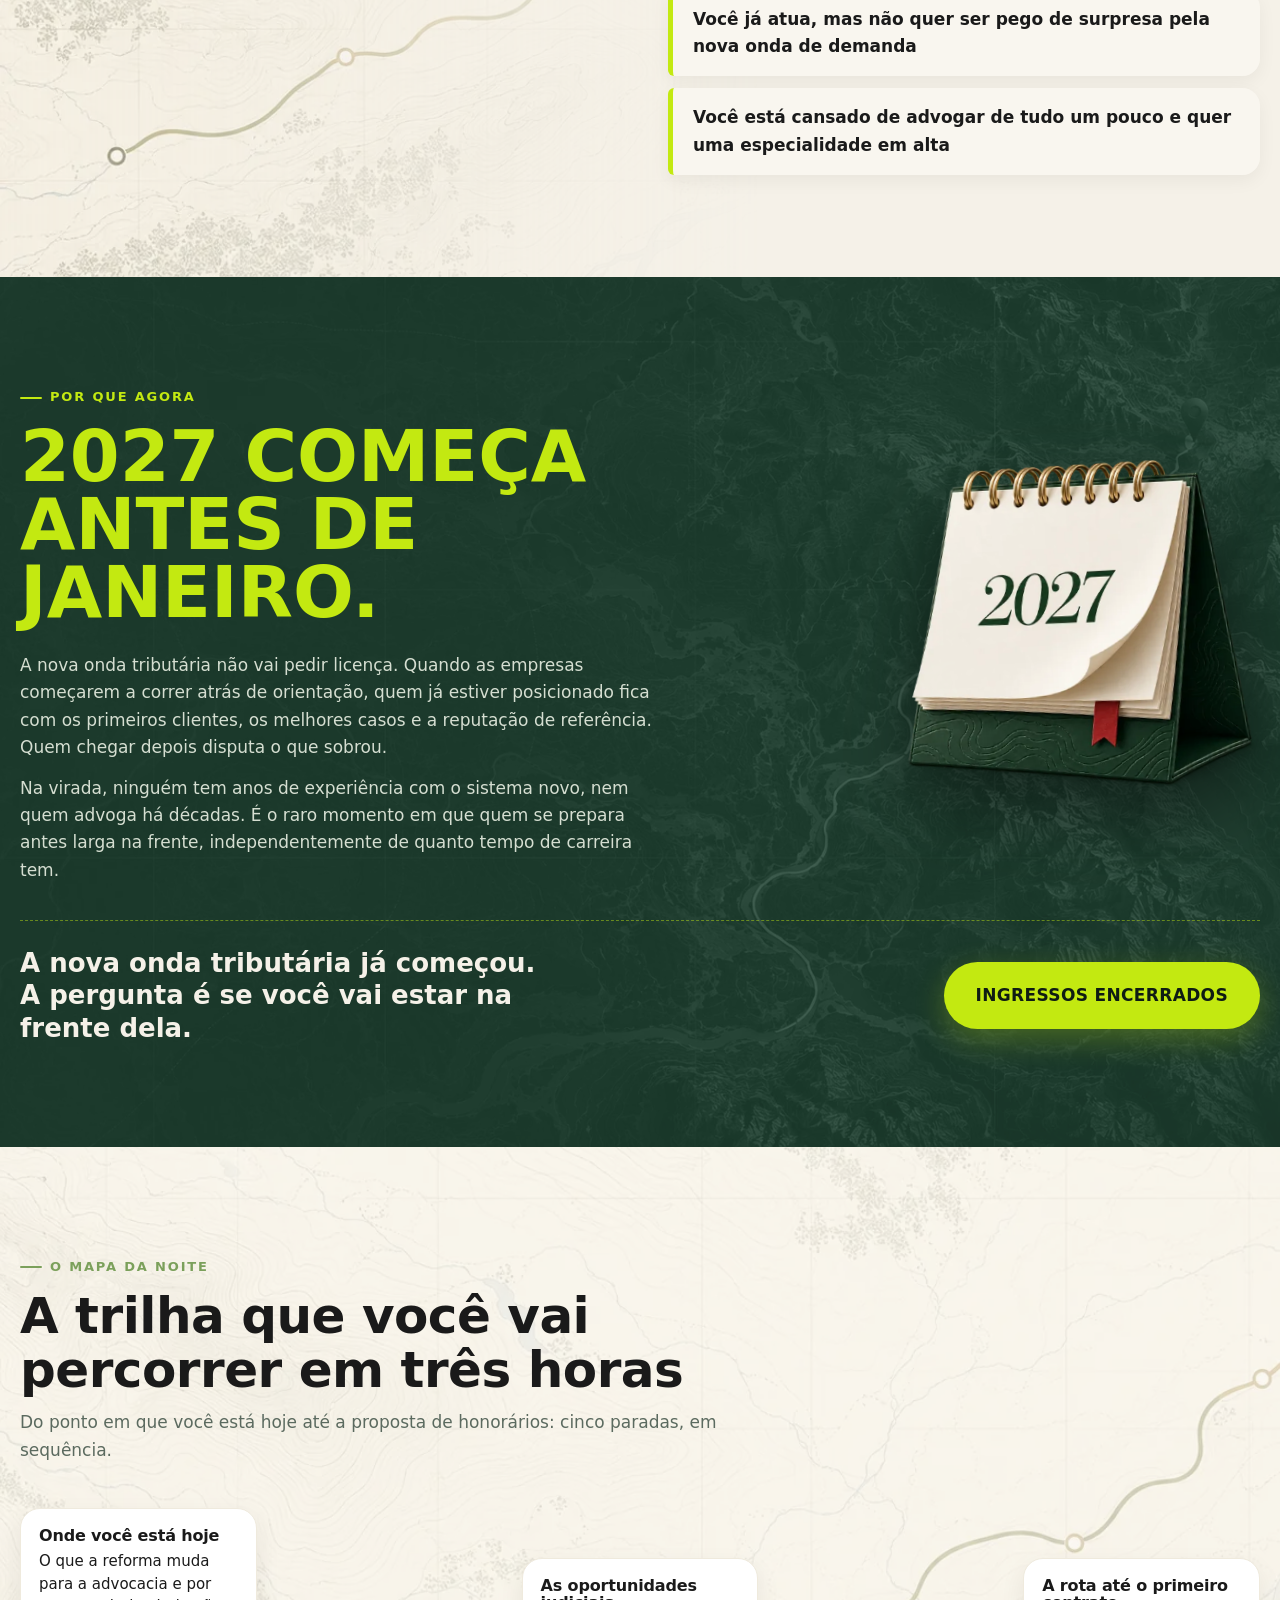
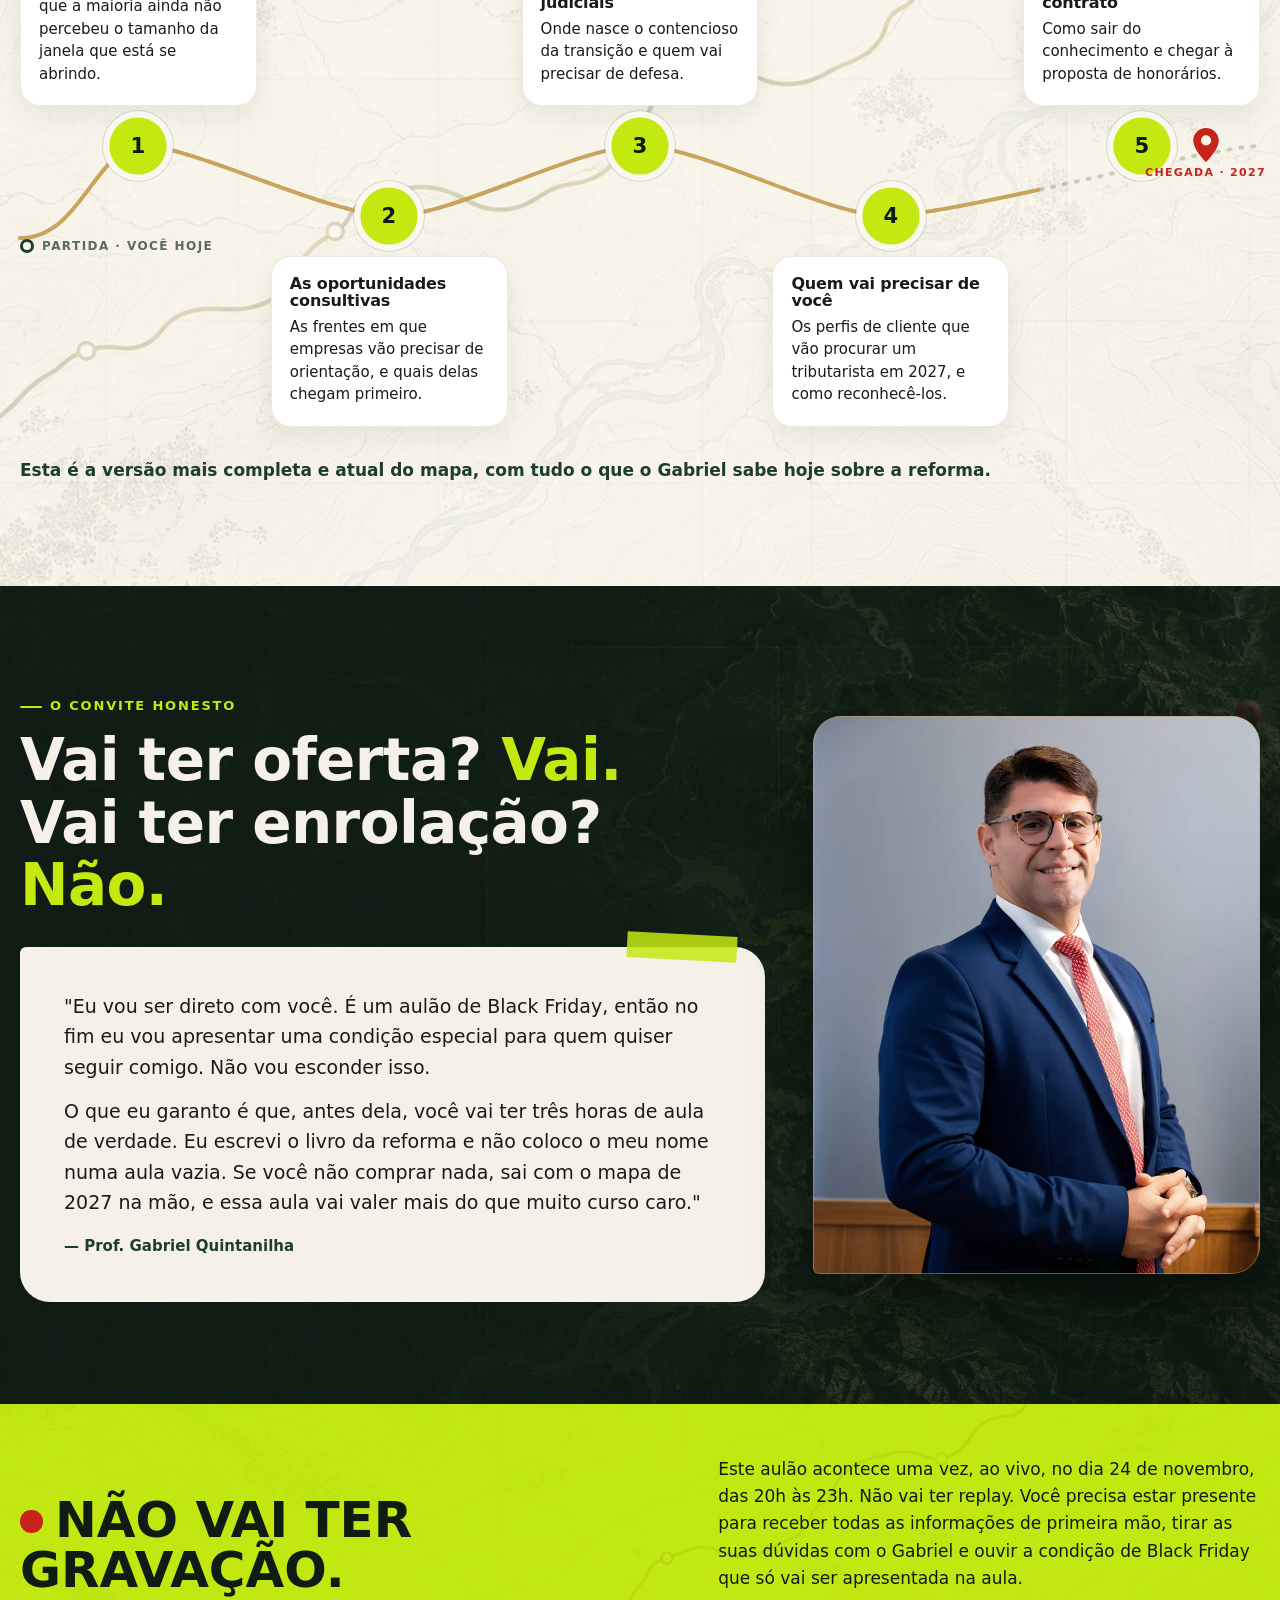
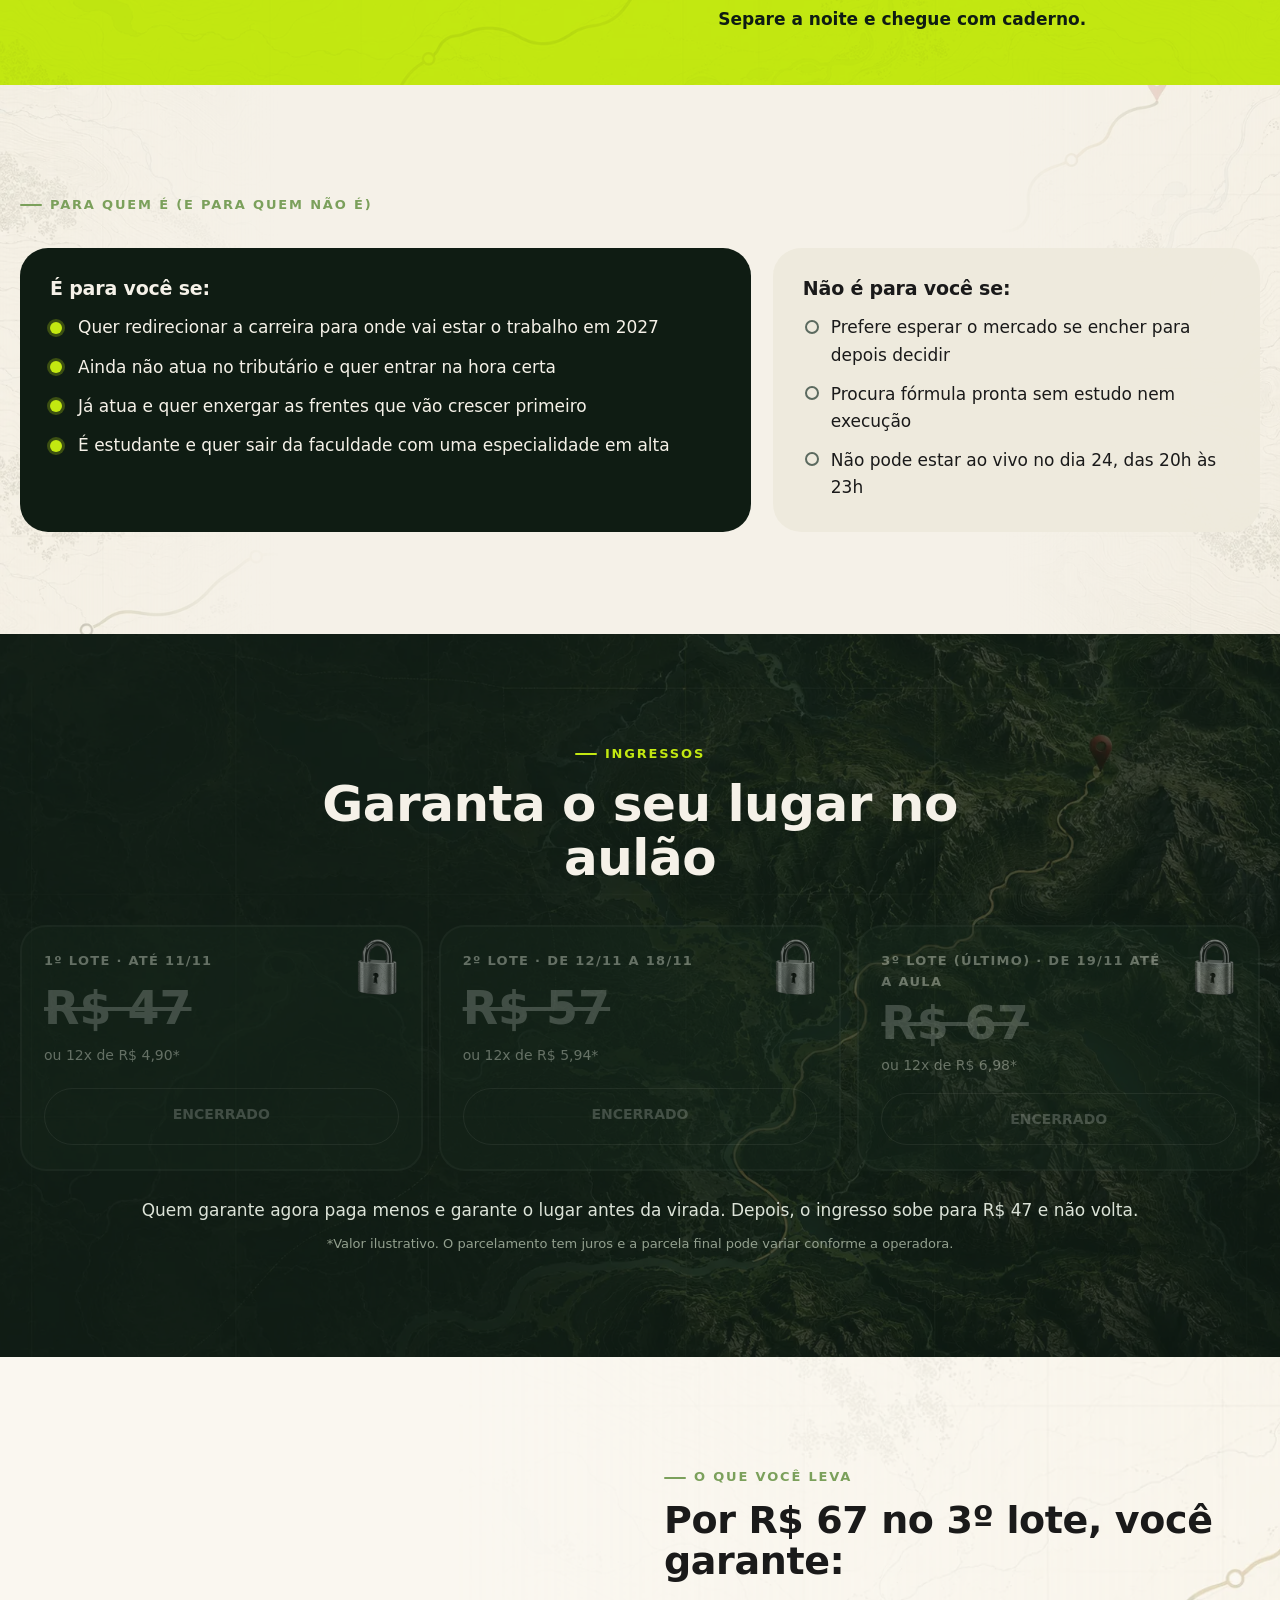
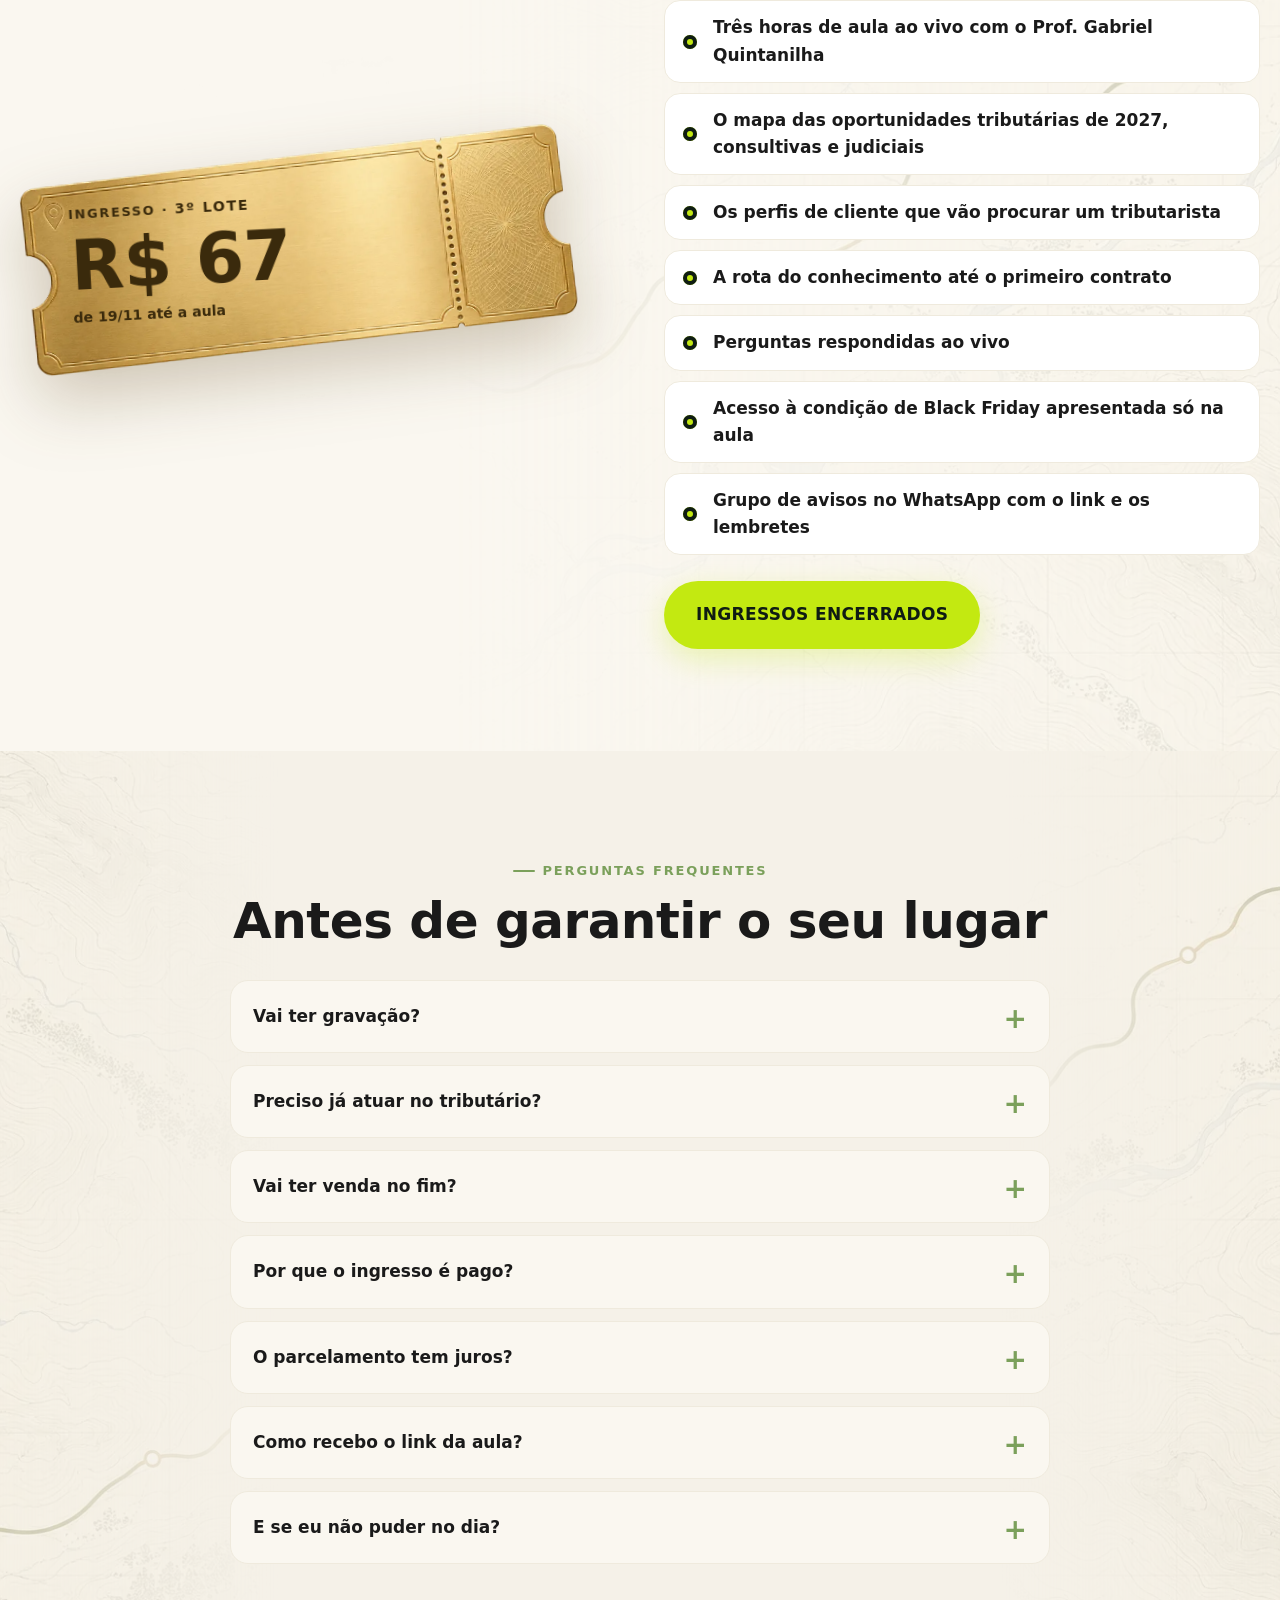
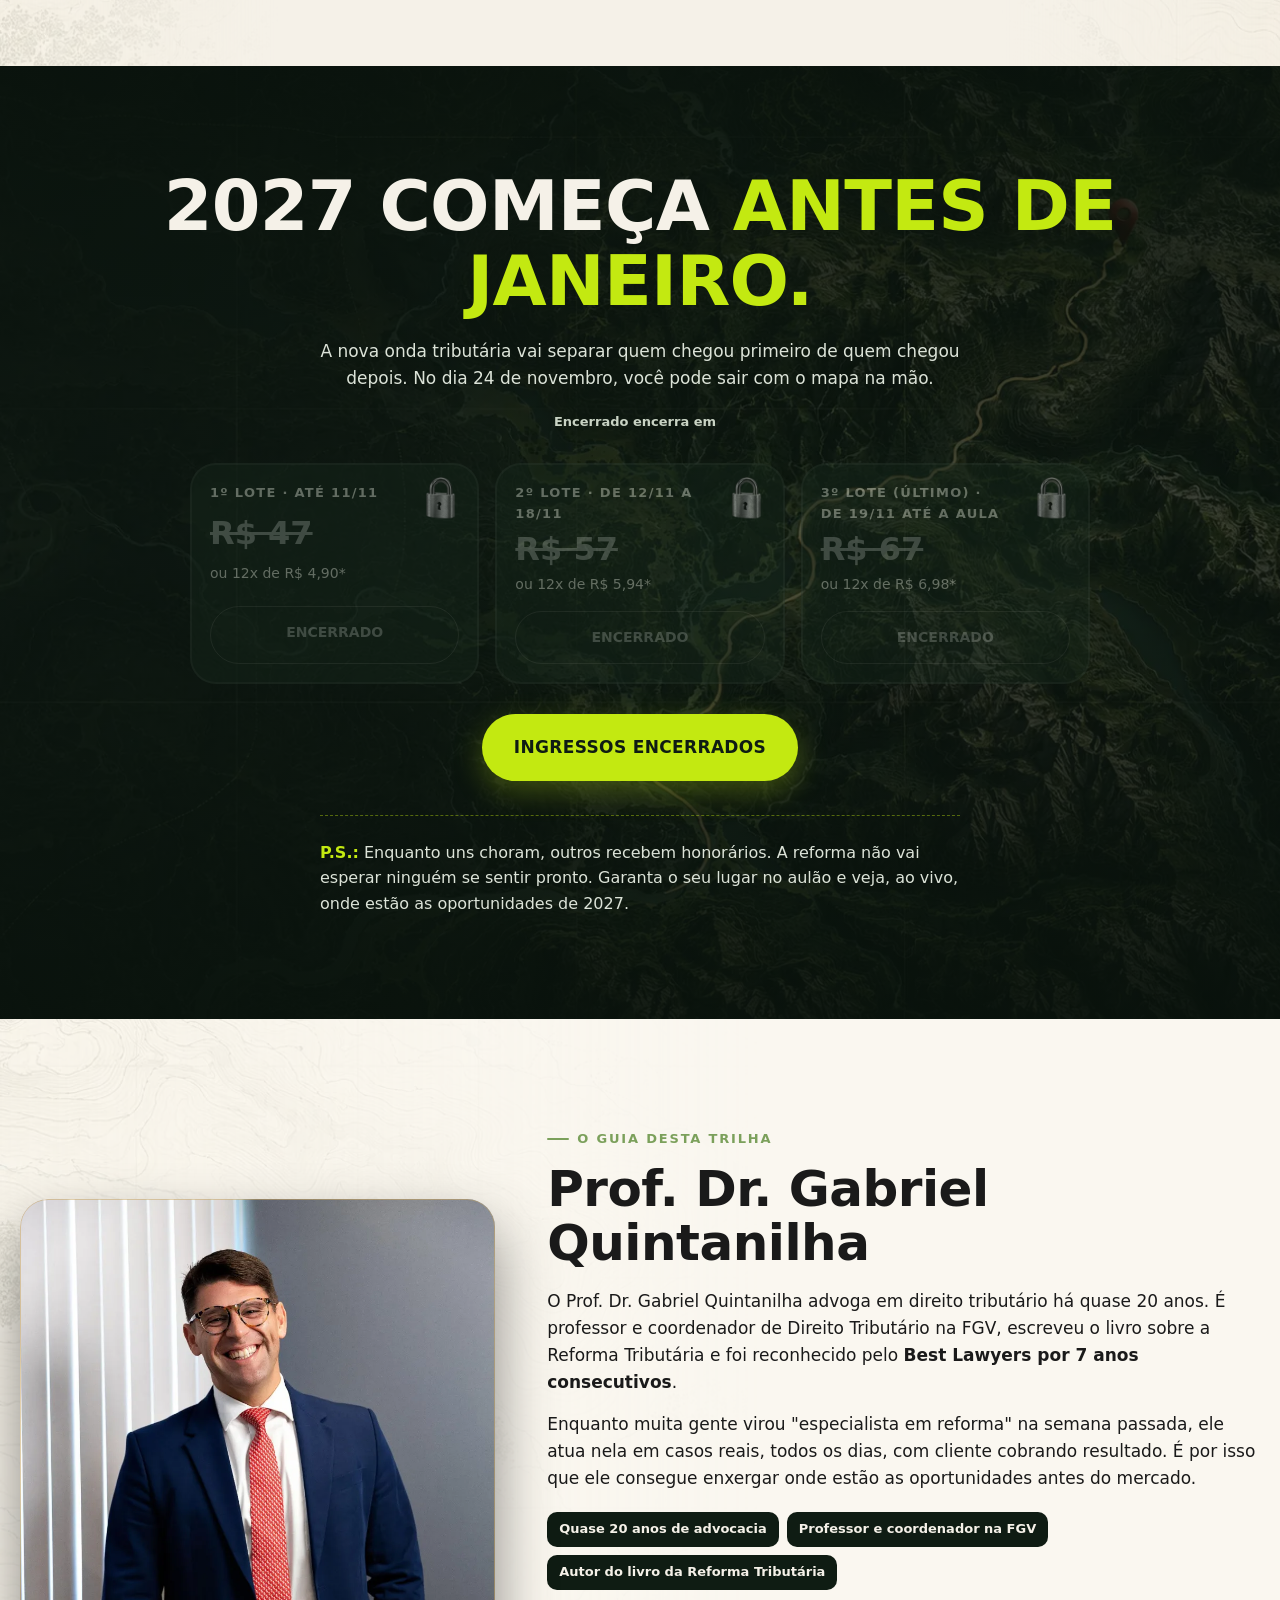
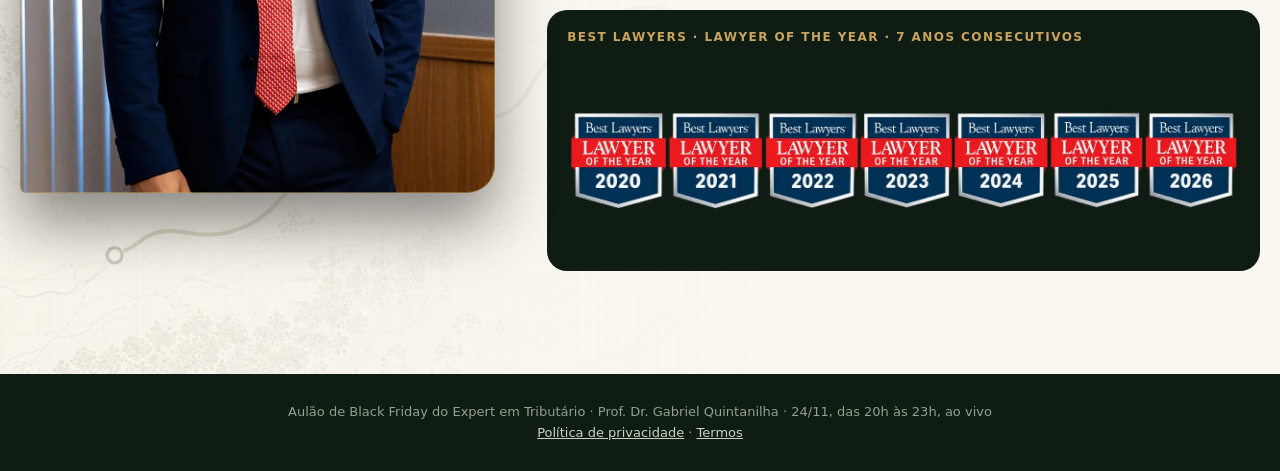
==== commit 53b98e6d: "Aplica checkouts dos 3 lotes, grupo do WhatsApp e lotes novos Co-Authored-By: Claude Opus 5.5 <norep" ====
--- a/index.html
+++ b/index.html
@@ -13,7 +13,7 @@
 <link rel="preconnect" href="https://fonts.gstatic.com" crossorigin>
 <link rel="stylesheet" href="https://fonts.googleapis.com/css2?family=Quicksand:wght@600;700&family=Nunito:ital,wght@0,400;0,600;0,700;0,800;1,400&family=Unbounded:wght@600;700;800;900&display=swap">
 <link rel="preload" as="image" href="assets/mapa-escuro.webp">
-<link rel="stylesheet" href="style.css?v=8">
+<link rel="stylesheet" href="style.css?v=10">
 <!-- Pixel da Meta / Google Tag: inserir aqui quando houver os IDs -->
 </head>
 <body>
@@ -179,7 +179,7 @@
   <div class="wrap leva-grid">
     <div class="bilhete">
       <img src="assets/bilhete-dourado.webp" alt="" width="1000" height="690" loading="lazy">
-      <div class="info"><small>Ingresso · <span data-lote-nome>1º lote</span></small><strong data-lote-preco>R$ 47</strong><span data-lote-periodo>até 10/11</span></div>
+      <div class="info"><small>Ingresso · <span data-lote-nome>1º lote</span></small><strong data-lote-preco>R$ 47</strong><span data-lote-periodo>até 11/11</span></div>
     </div>
     <div>
       <span class="eyebrow">O que você leva</span>
@@ -242,12 +242,12 @@
 </section>
 
 <footer>
-  <div class="wrap">Aulão de Black Friday do Expert em Tributário · Prof. Dr. Gabriel Quintanilha · 24/11, das 20h às 23h, ao vivo<br><a href="#">Política de privacidade</a> · <a href="#">Termos</a></div>
+  <div class="wrap">Aulão de Black Friday do Expert em Tributário · Prof. Dr. Gabriel Quintanilha · 24/11, das 20h às 23h, ao vivo<br><a href="https://expertemtributario.com.br/termos/" target="_blank" rel="noopener">Política de privacidade</a> · <a href="https://expertemtributario.com.br/termos/" target="_blank" rel="noopener">Termos</a></div>
 </footer>
 
 <div class="mcta"><a class="btn" data-cta="" href="#ingressos">Garantir meu ingresso</a></div>
 
-<script src="config.js?v=8"></script>
-<script src="app.js?v=8"></script>
+<script src="config.js?v=10"></script>
+<script src="app.js?v=10"></script>
 </body>
 </html>
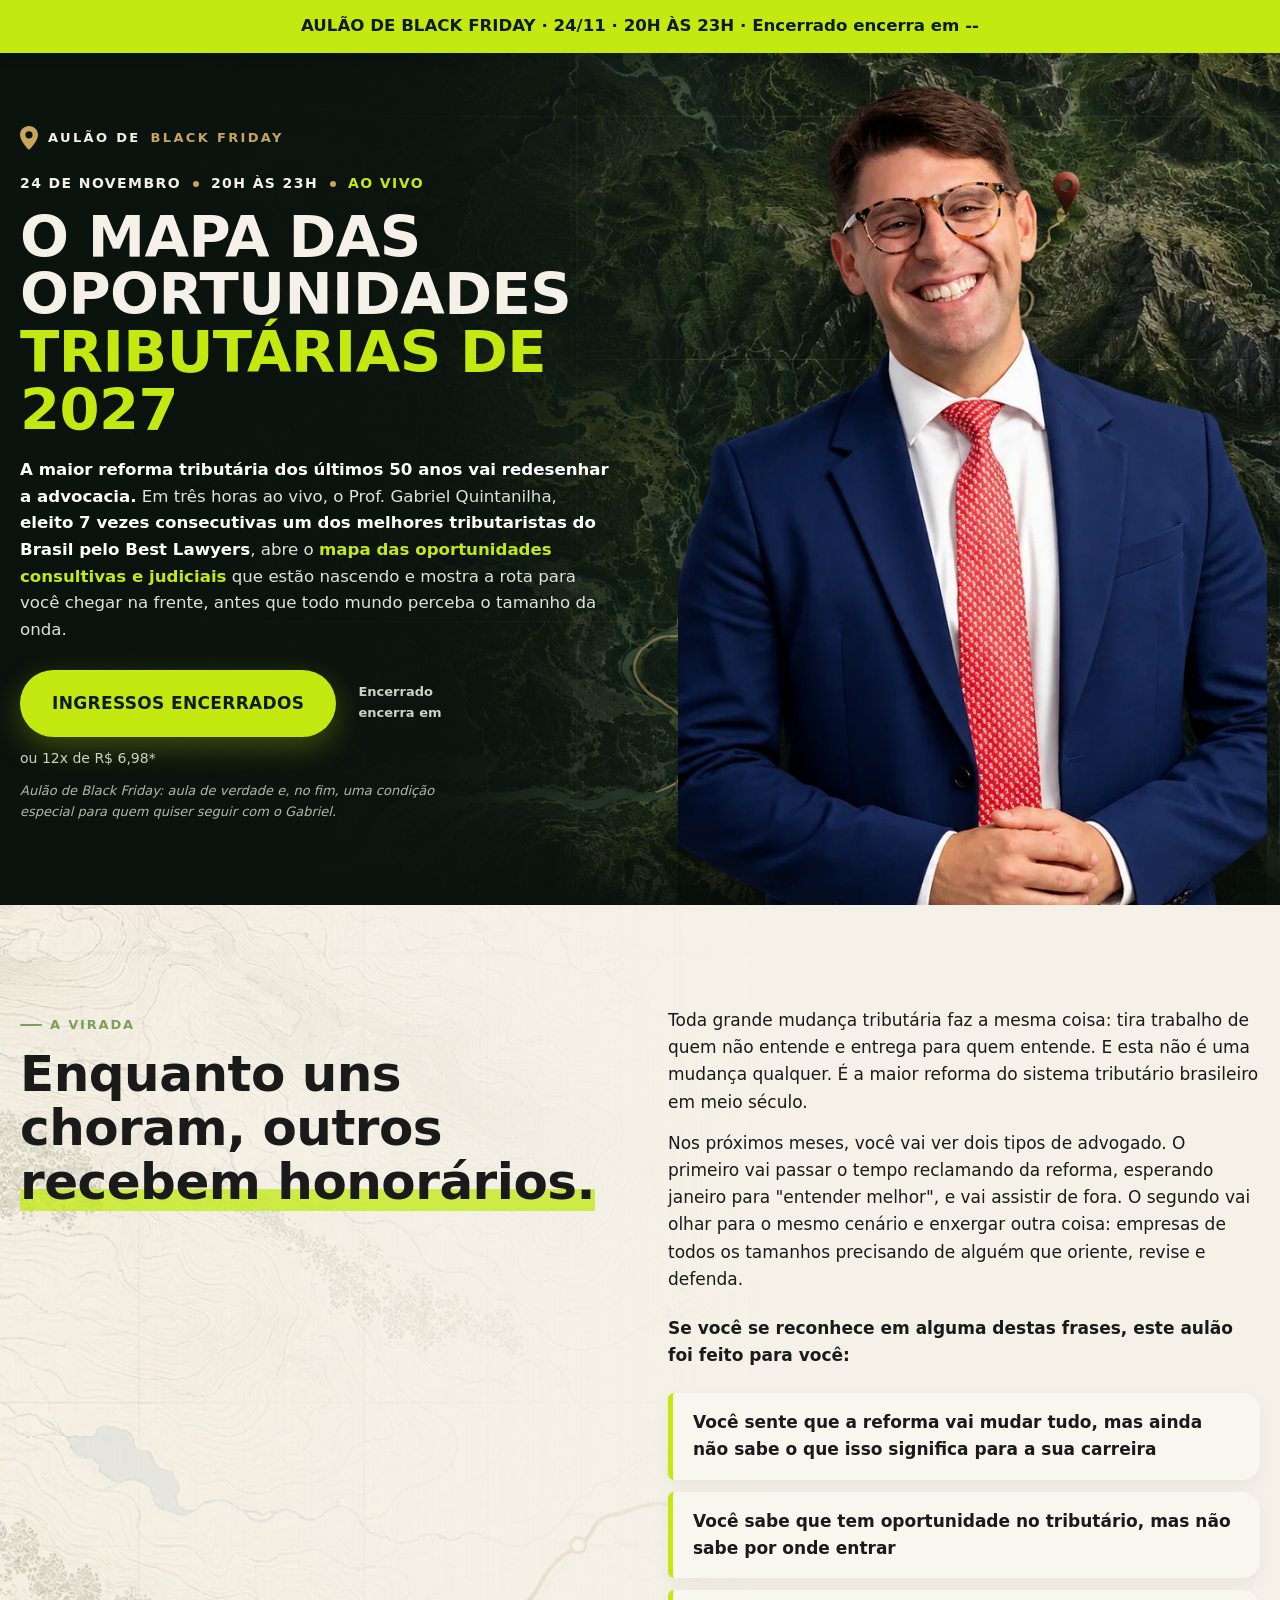
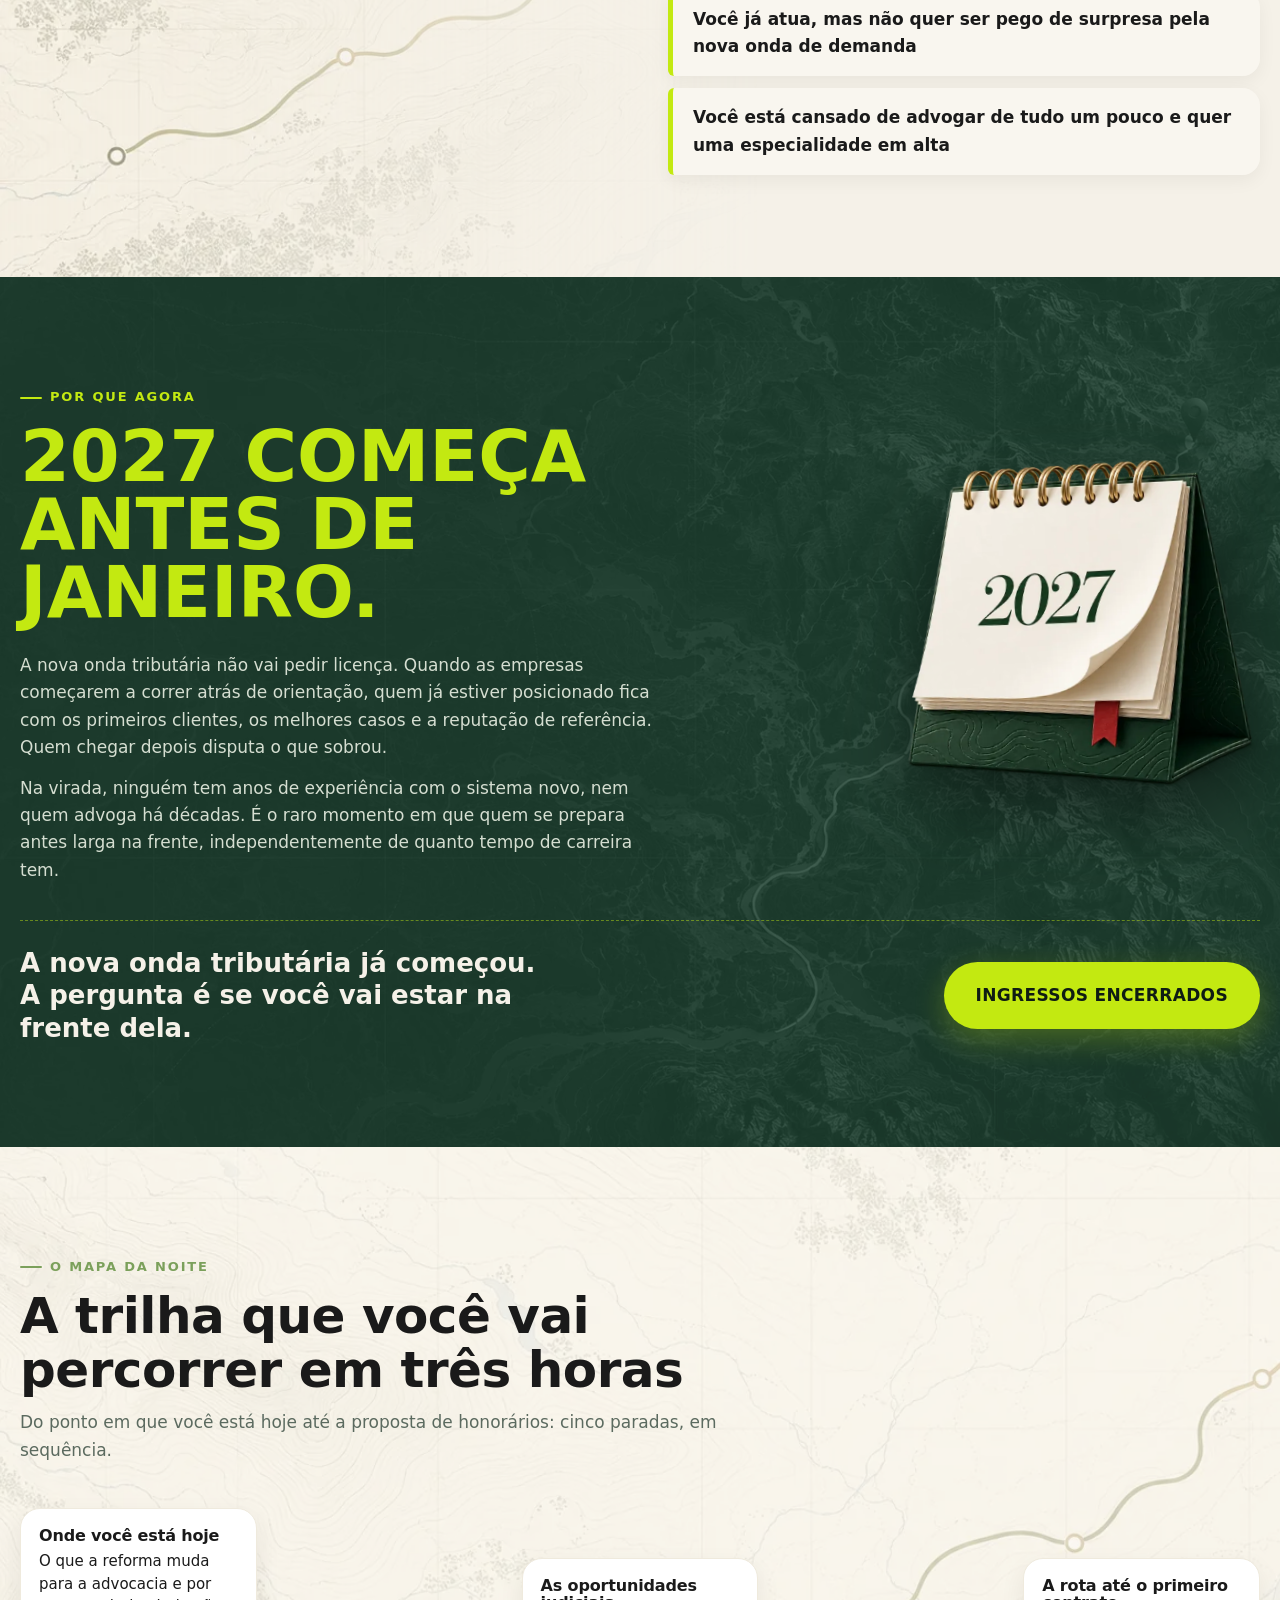
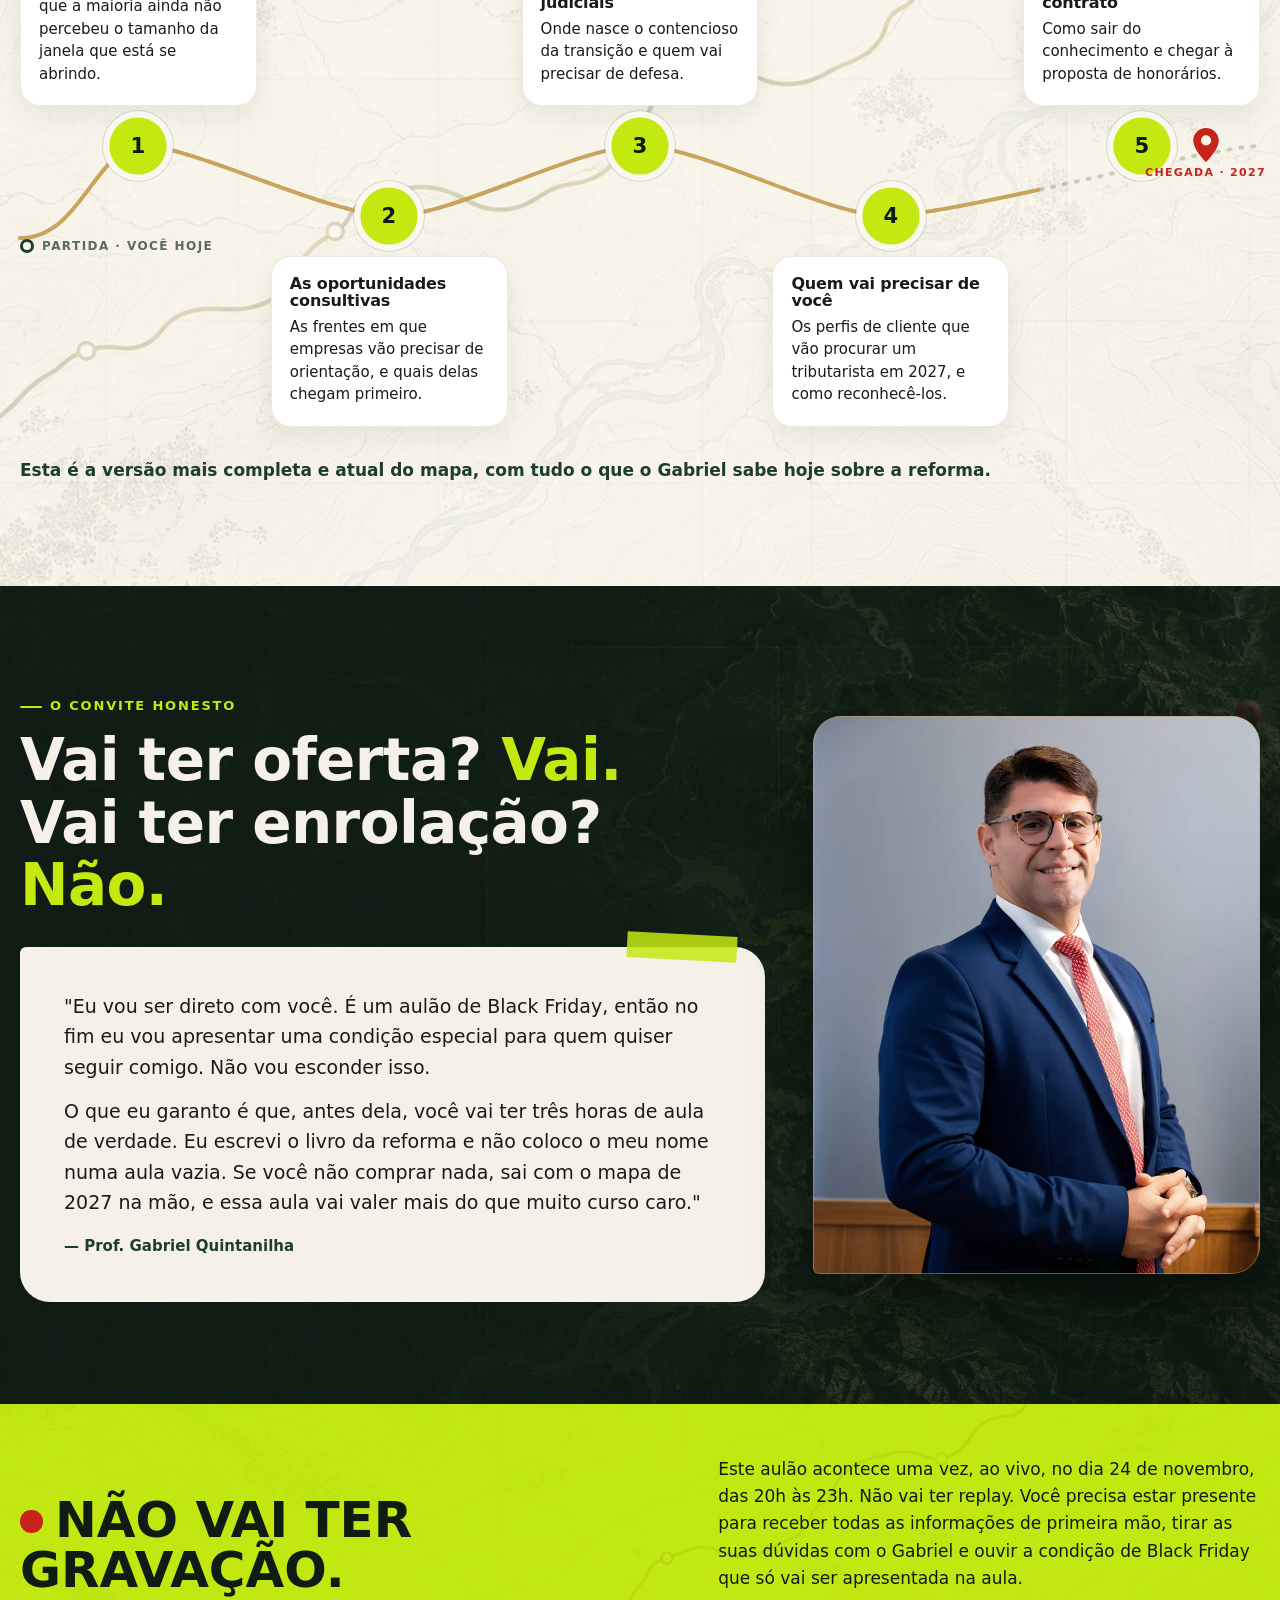
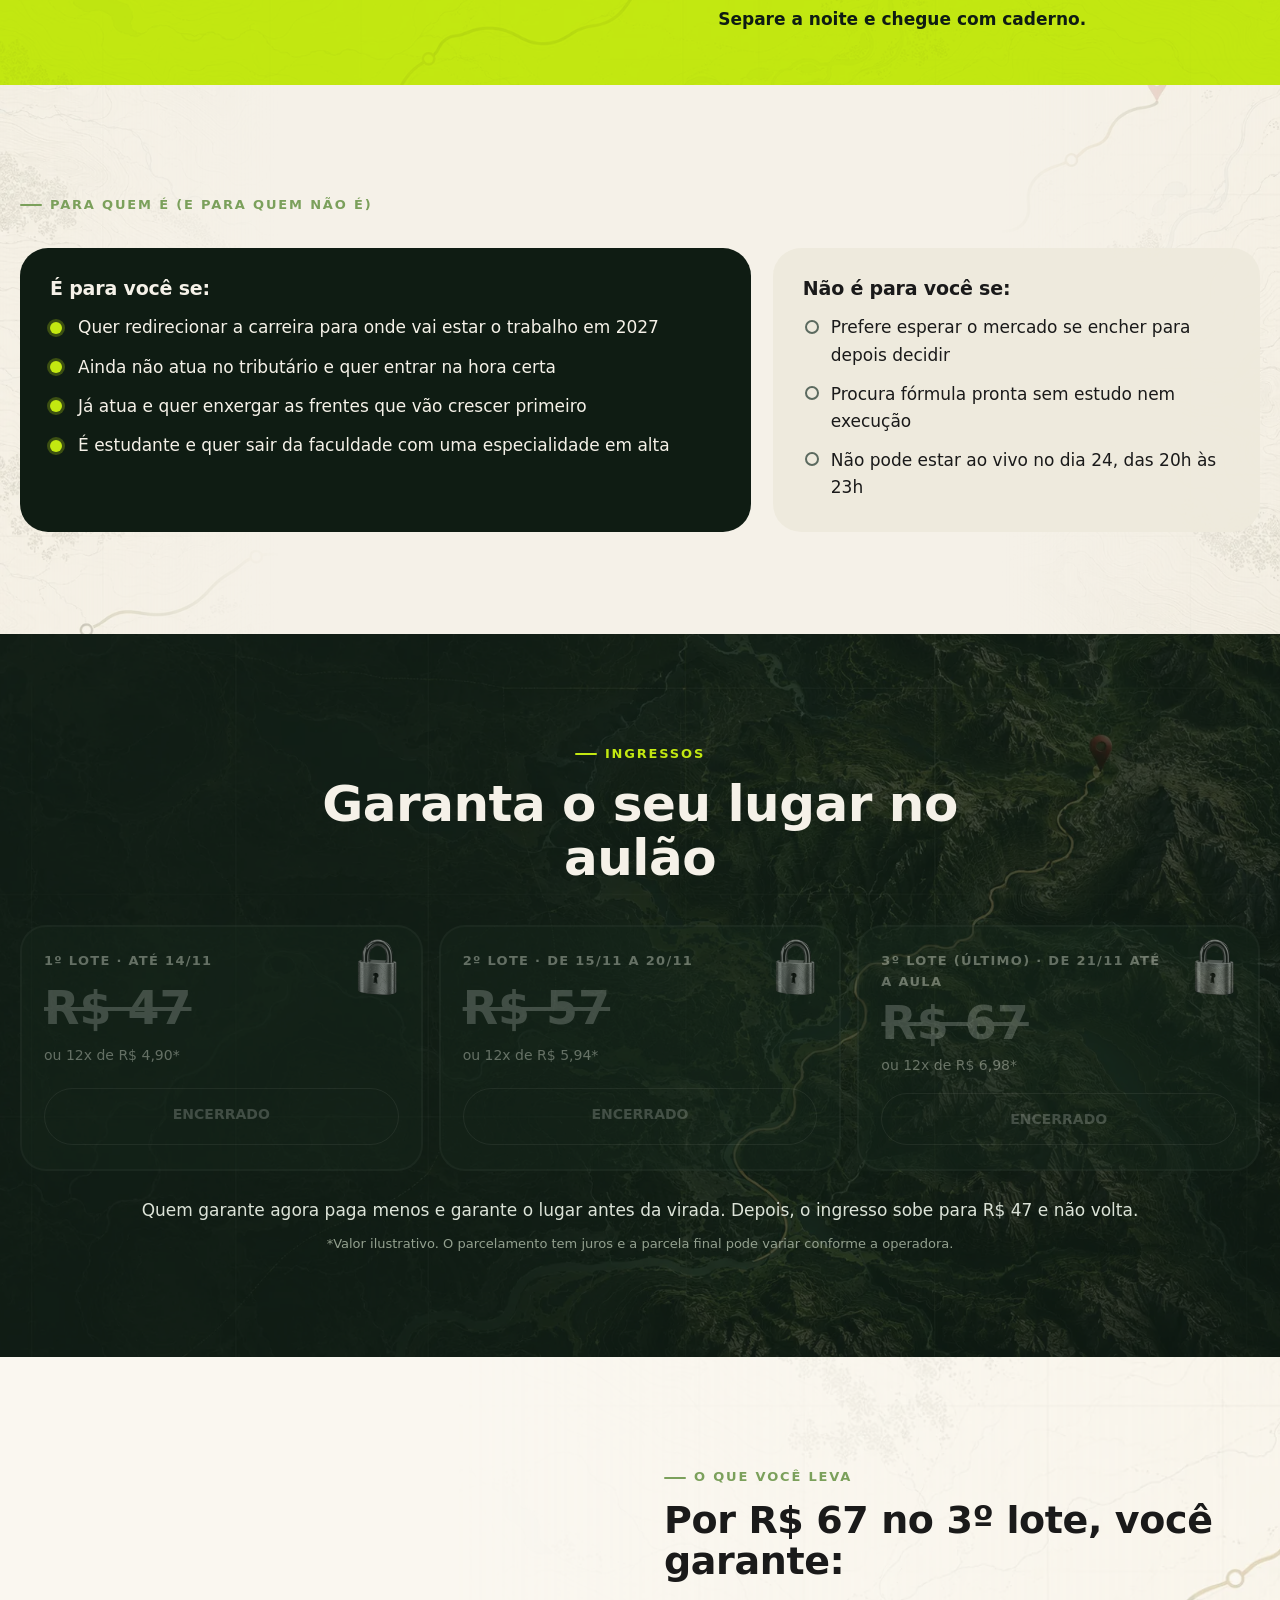
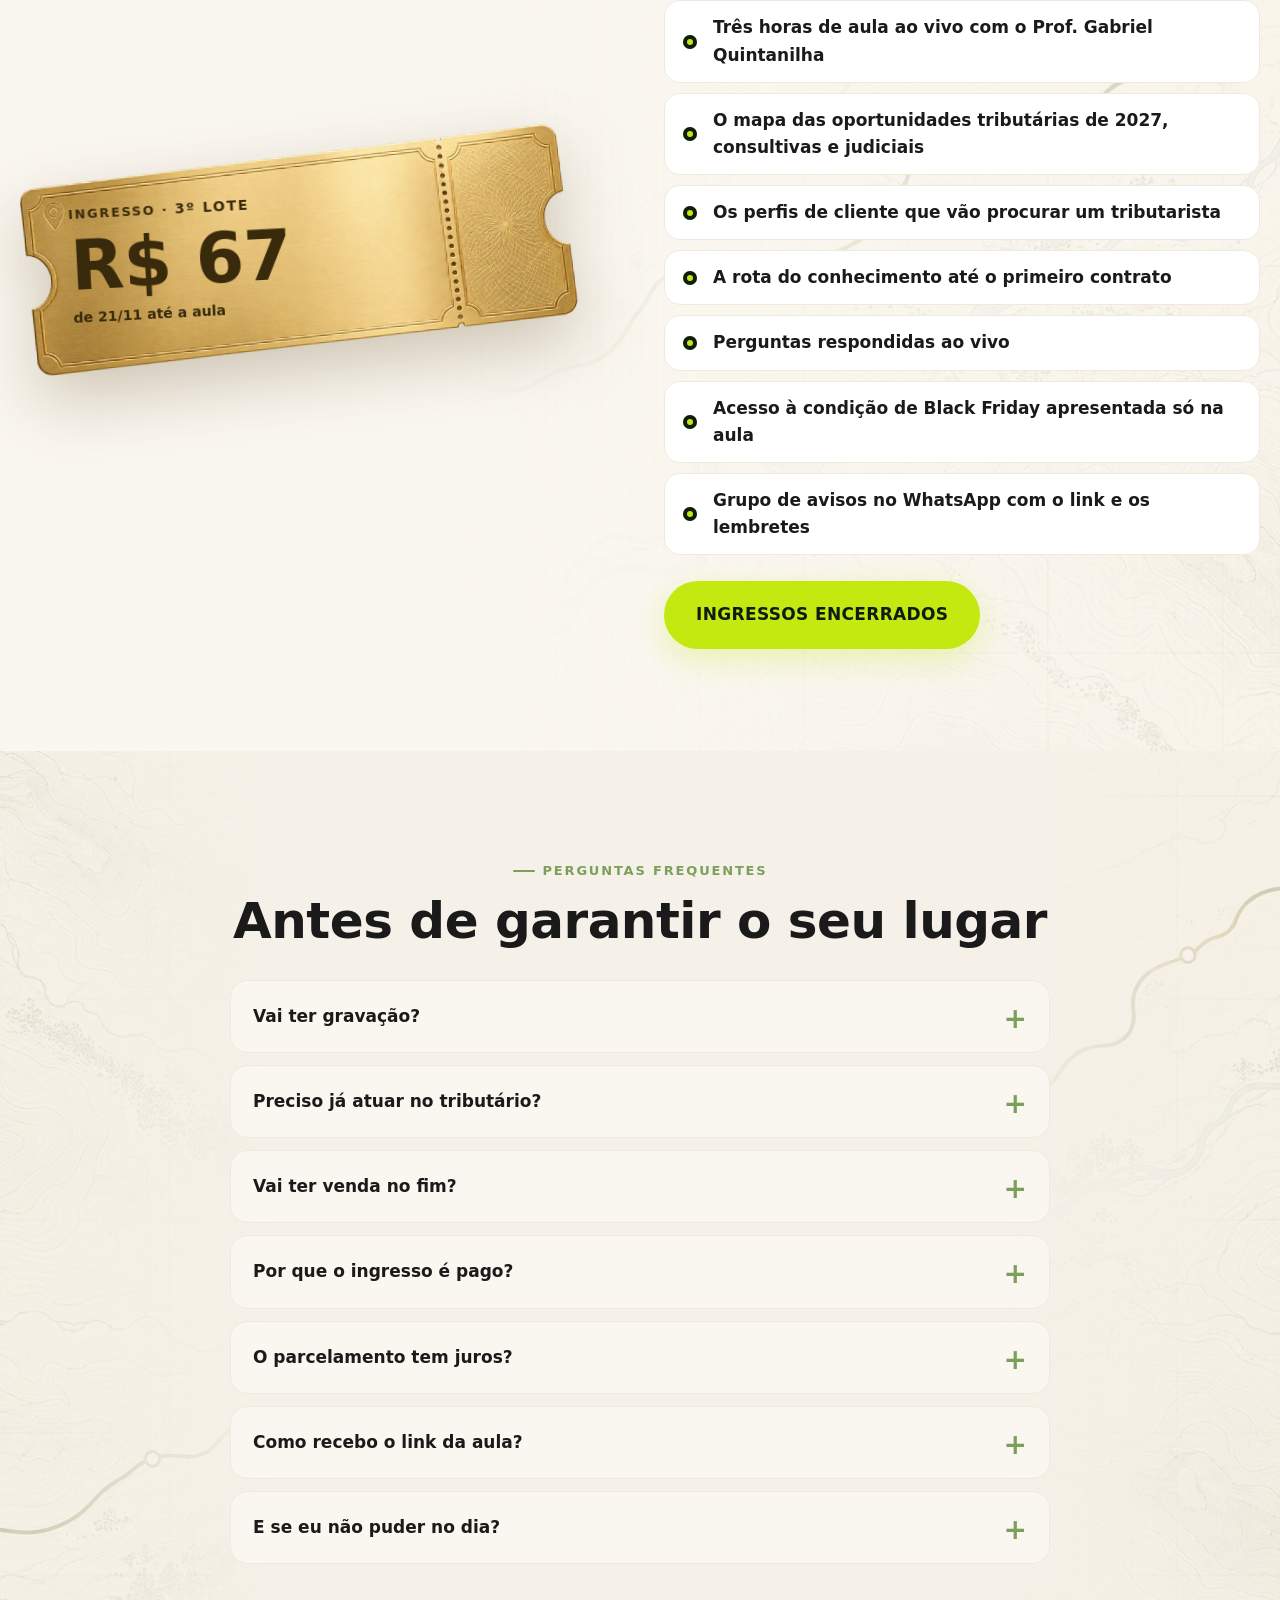
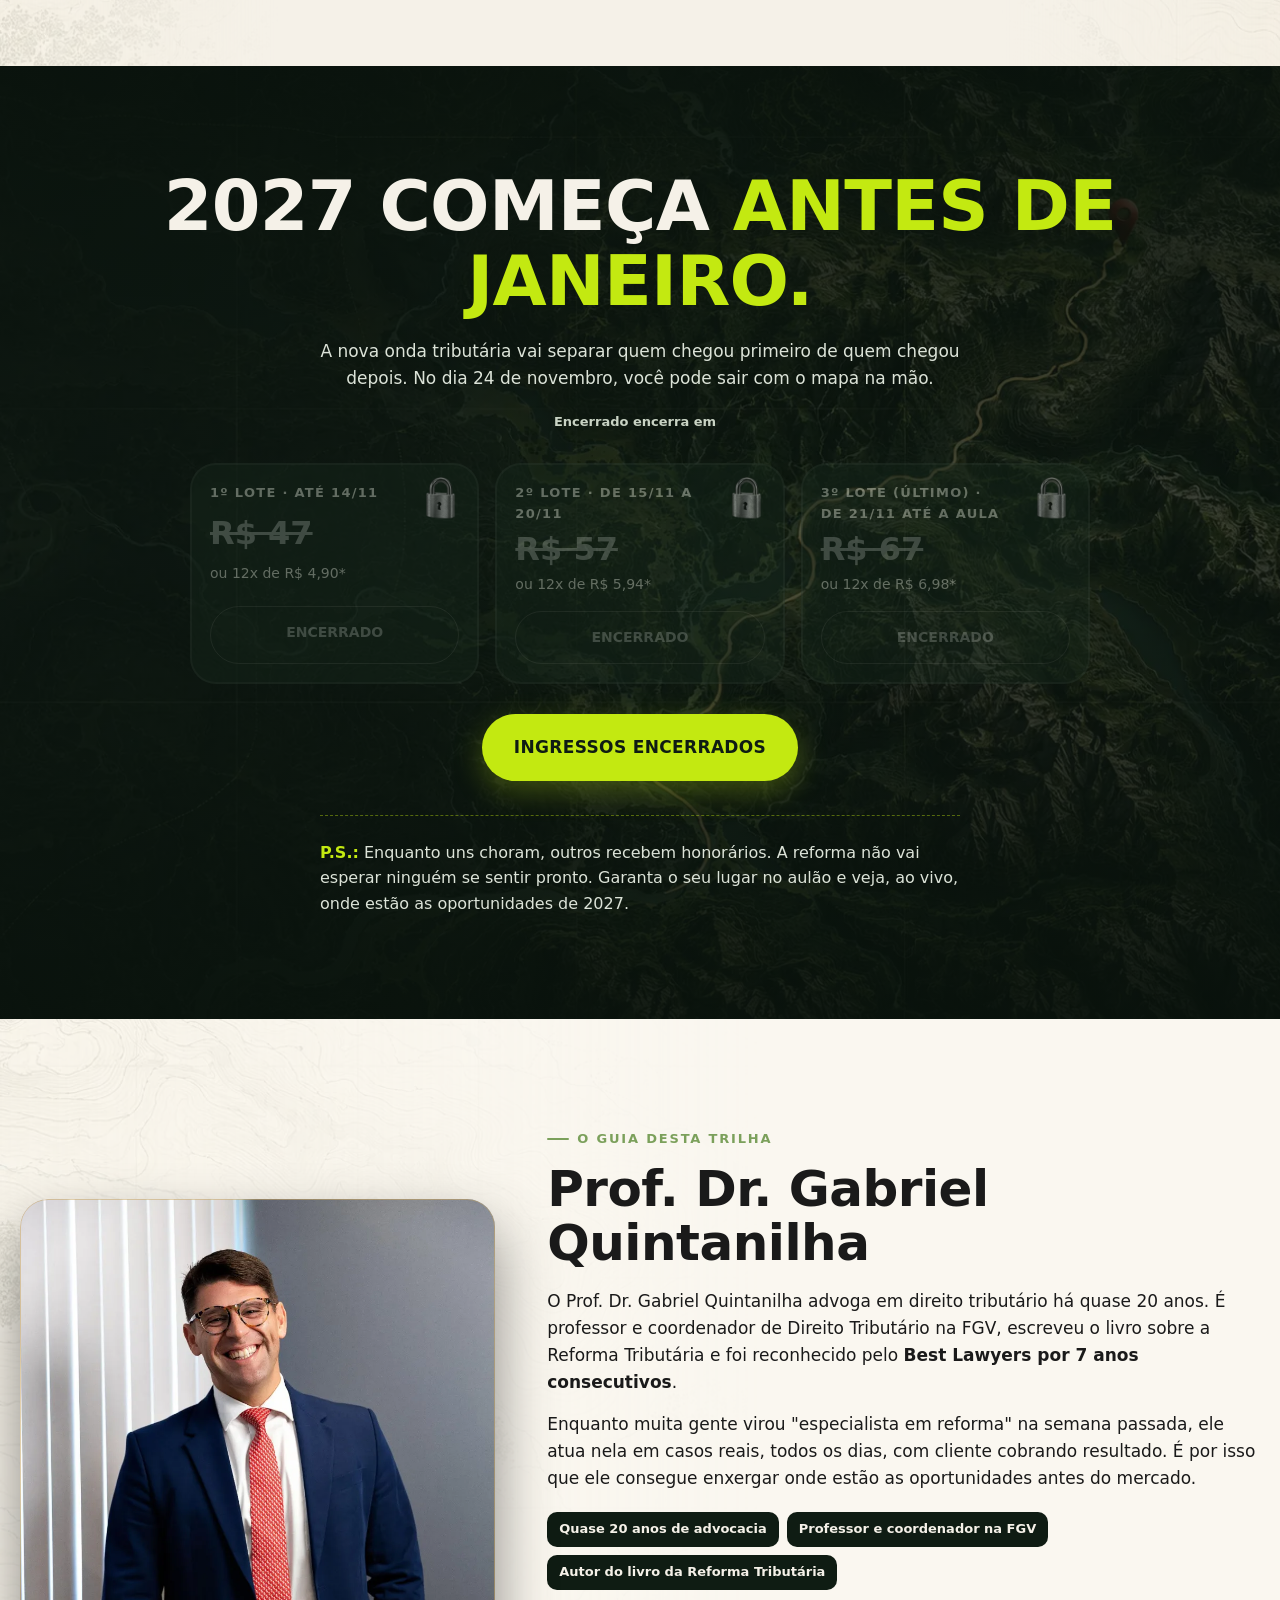
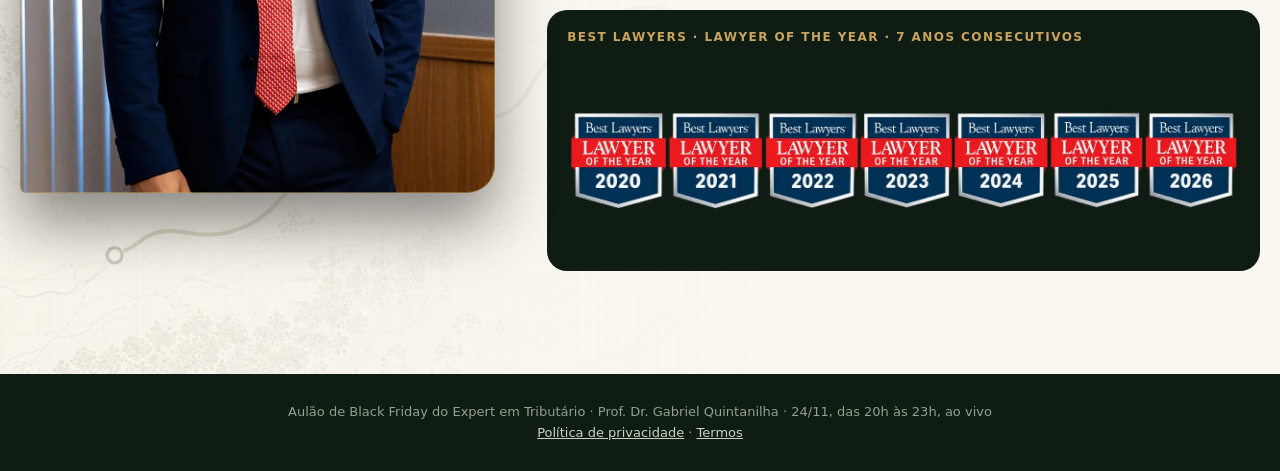
==== commit 410463b0: "Lotes de 6 em 6 dias a partir de 09/11 Co-Authored-By: Claude Opus 5.5 <noreply@anthropic.com>" ====
--- a/index.html
+++ b/index.html
@@ -13,7 +13,7 @@
 <link rel="preconnect" href="https://fonts.gstatic.com" crossorigin>
 <link rel="stylesheet" href="https://fonts.googleapis.com/css2?family=Quicksand:wght@600;700&family=Nunito:ital,wght@0,400;0,600;0,700;0,800;1,400&family=Unbounded:wght@600;700;800;900&display=swap">
 <link rel="preload" as="image" href="assets/mapa-escuro.webp">
-<link rel="stylesheet" href="style.css?v=10">
+<link rel="stylesheet" href="style.css?v=11">
 <!-- Pixel da Meta / Google Tag: inserir aqui quando houver os IDs -->
 </head>
 <body>
@@ -179,7 +179,7 @@
   <div class="wrap leva-grid">
     <div class="bilhete">
       <img src="assets/bilhete-dourado.webp" alt="" width="1000" height="690" loading="lazy">
-      <div class="info"><small>Ingresso · <span data-lote-nome>1º lote</span></small><strong data-lote-preco>R$ 47</strong><span data-lote-periodo>até 11/11</span></div>
+      <div class="info"><small>Ingresso · <span data-lote-nome>1º lote</span></small><strong data-lote-preco>R$ 47</strong><span data-lote-periodo>até 14/11</span></div>
     </div>
     <div>
       <span class="eyebrow">O que você leva</span>
@@ -247,7 +247,7 @@
 
 <div class="mcta"><a class="btn" data-cta="" href="#ingressos">Garantir meu ingresso</a></div>
 
-<script src="config.js?v=10"></script>
-<script src="app.js?v=10"></script>
+<script src="config.js?v=11"></script>
+<script src="app.js?v=11"></script>
 </body>
 </html>
